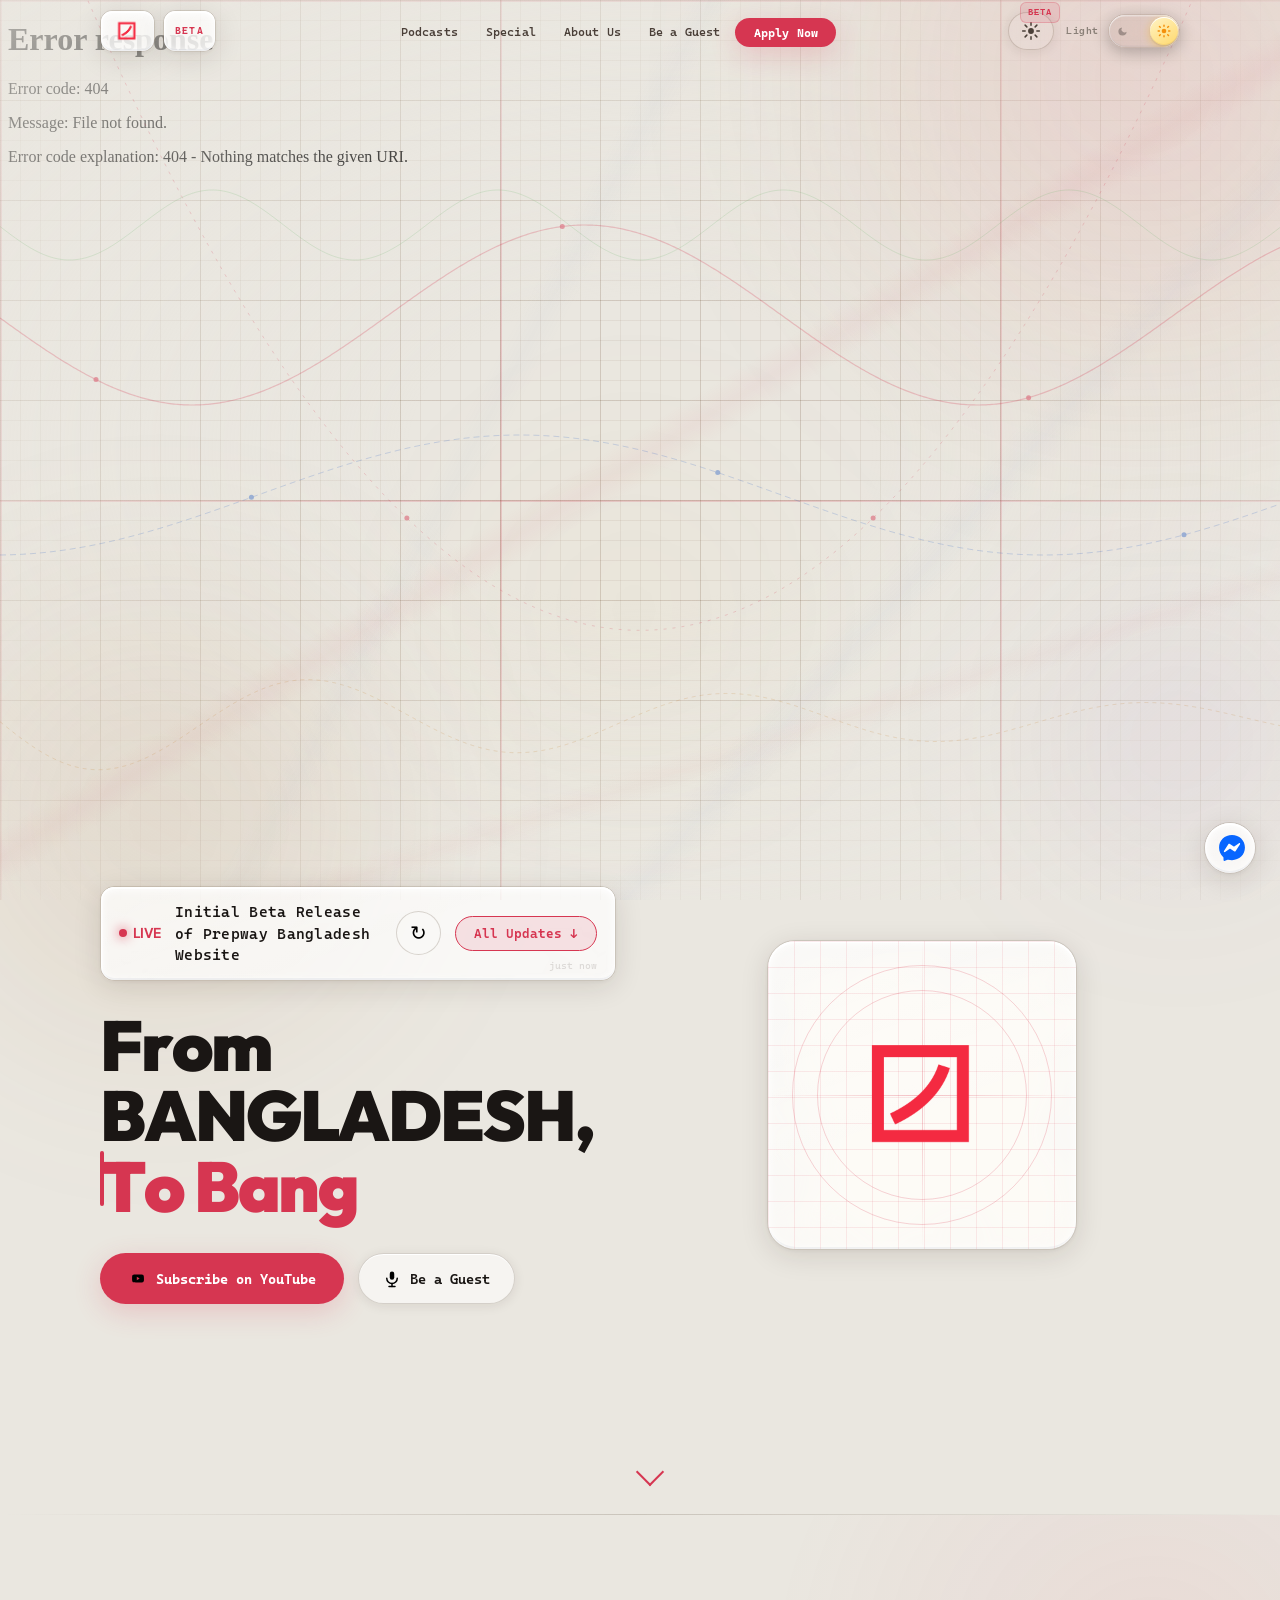
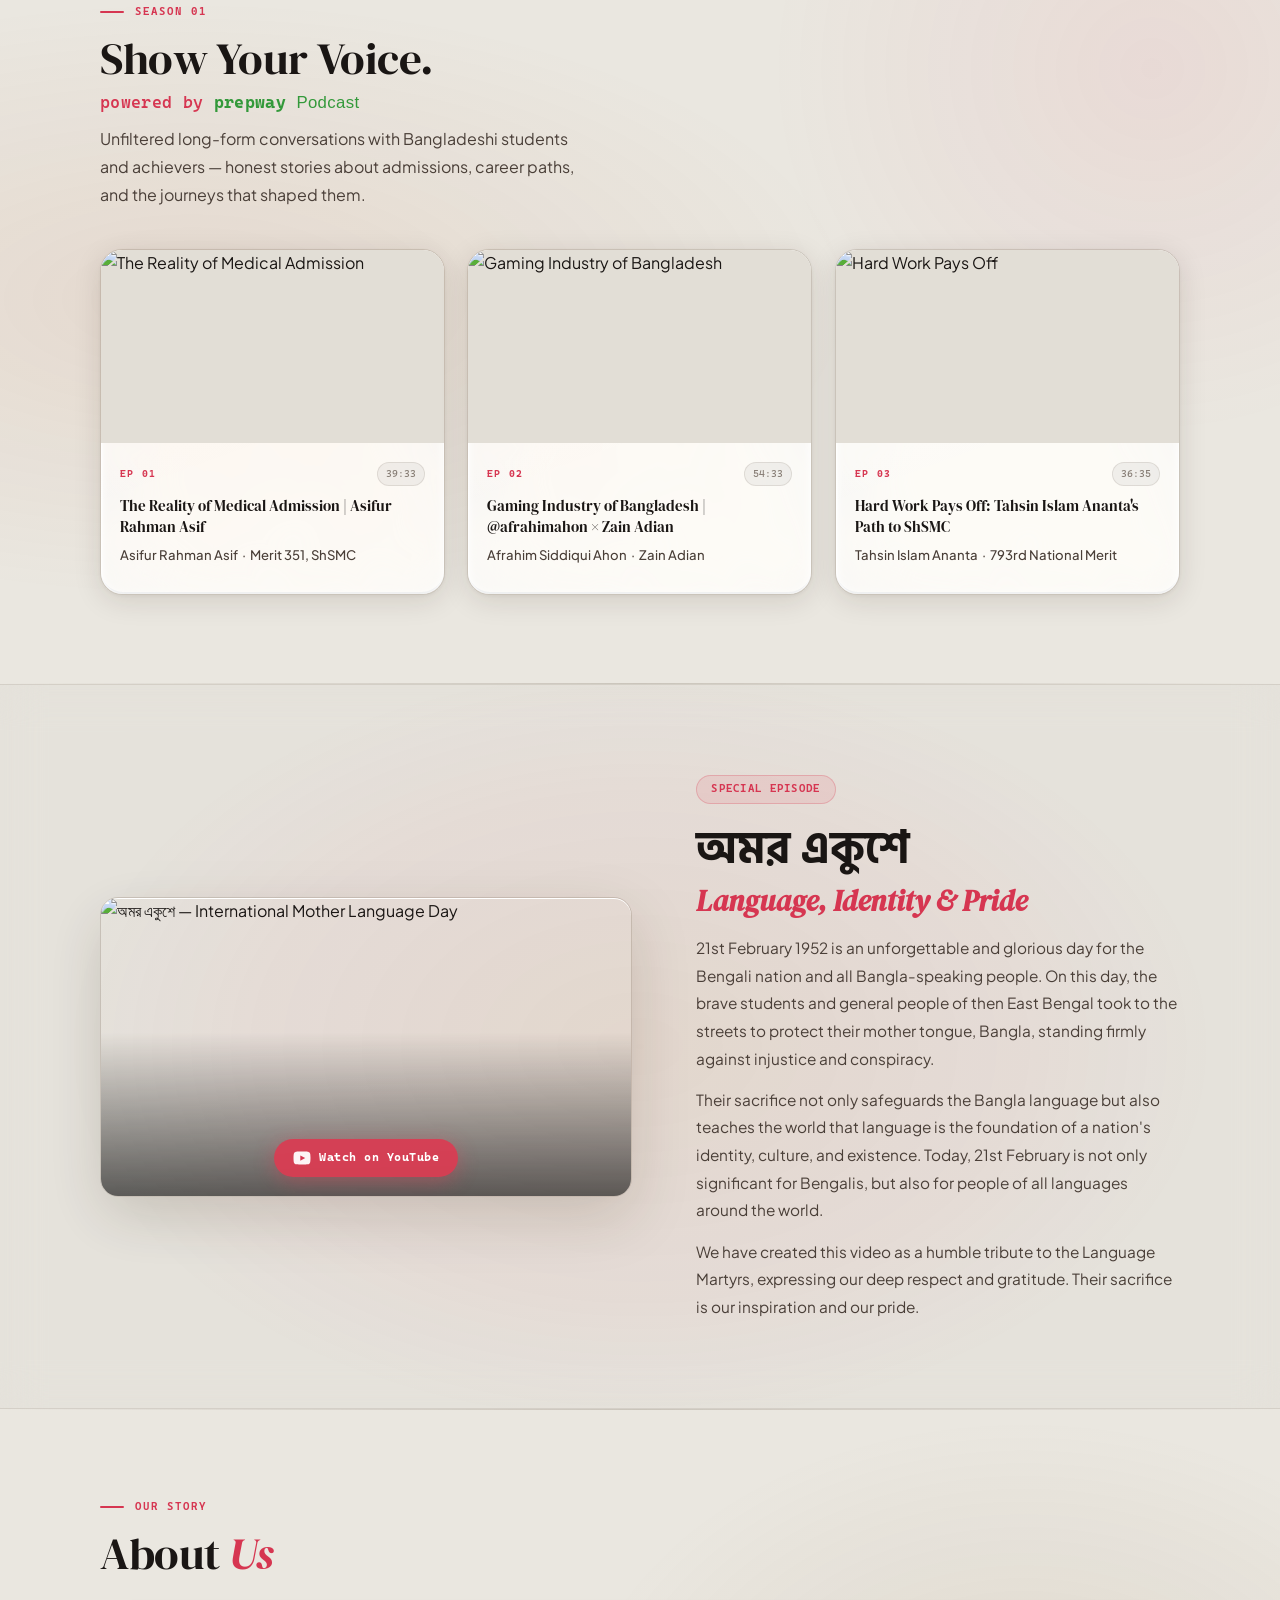
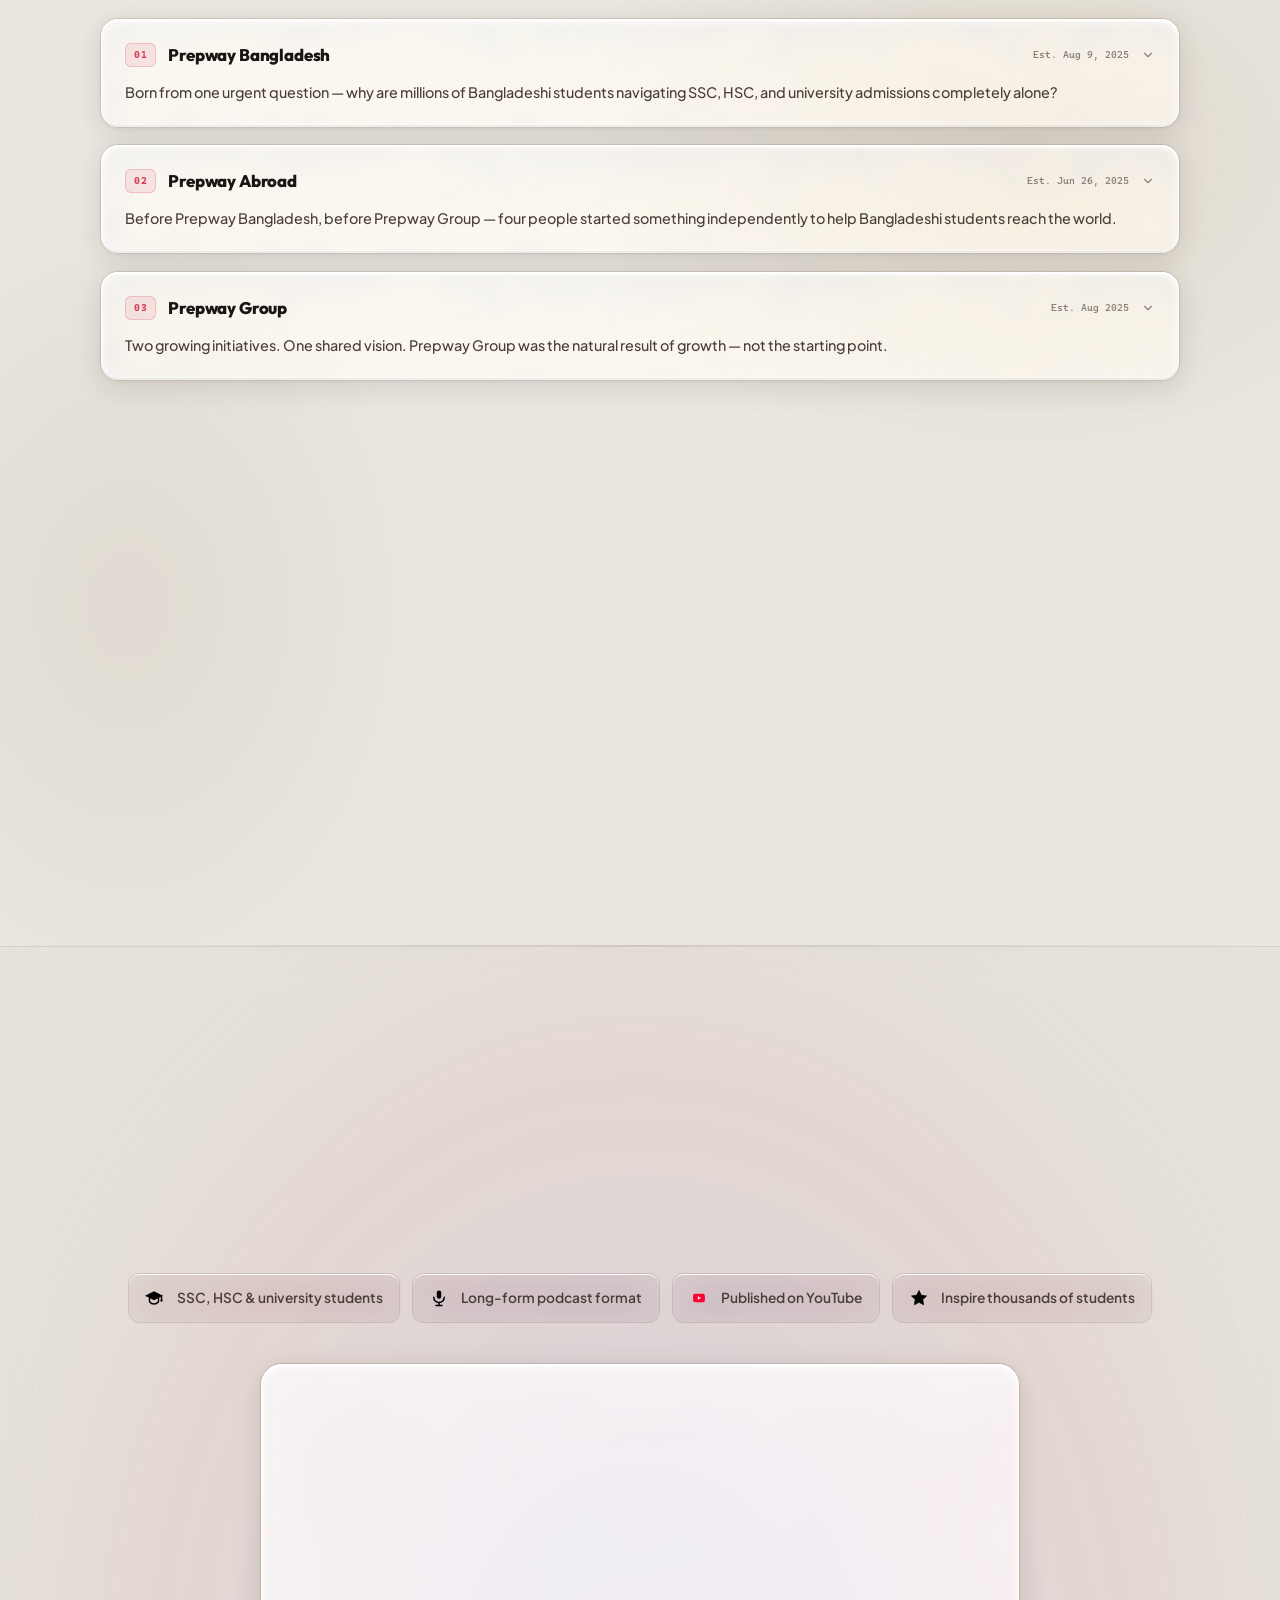
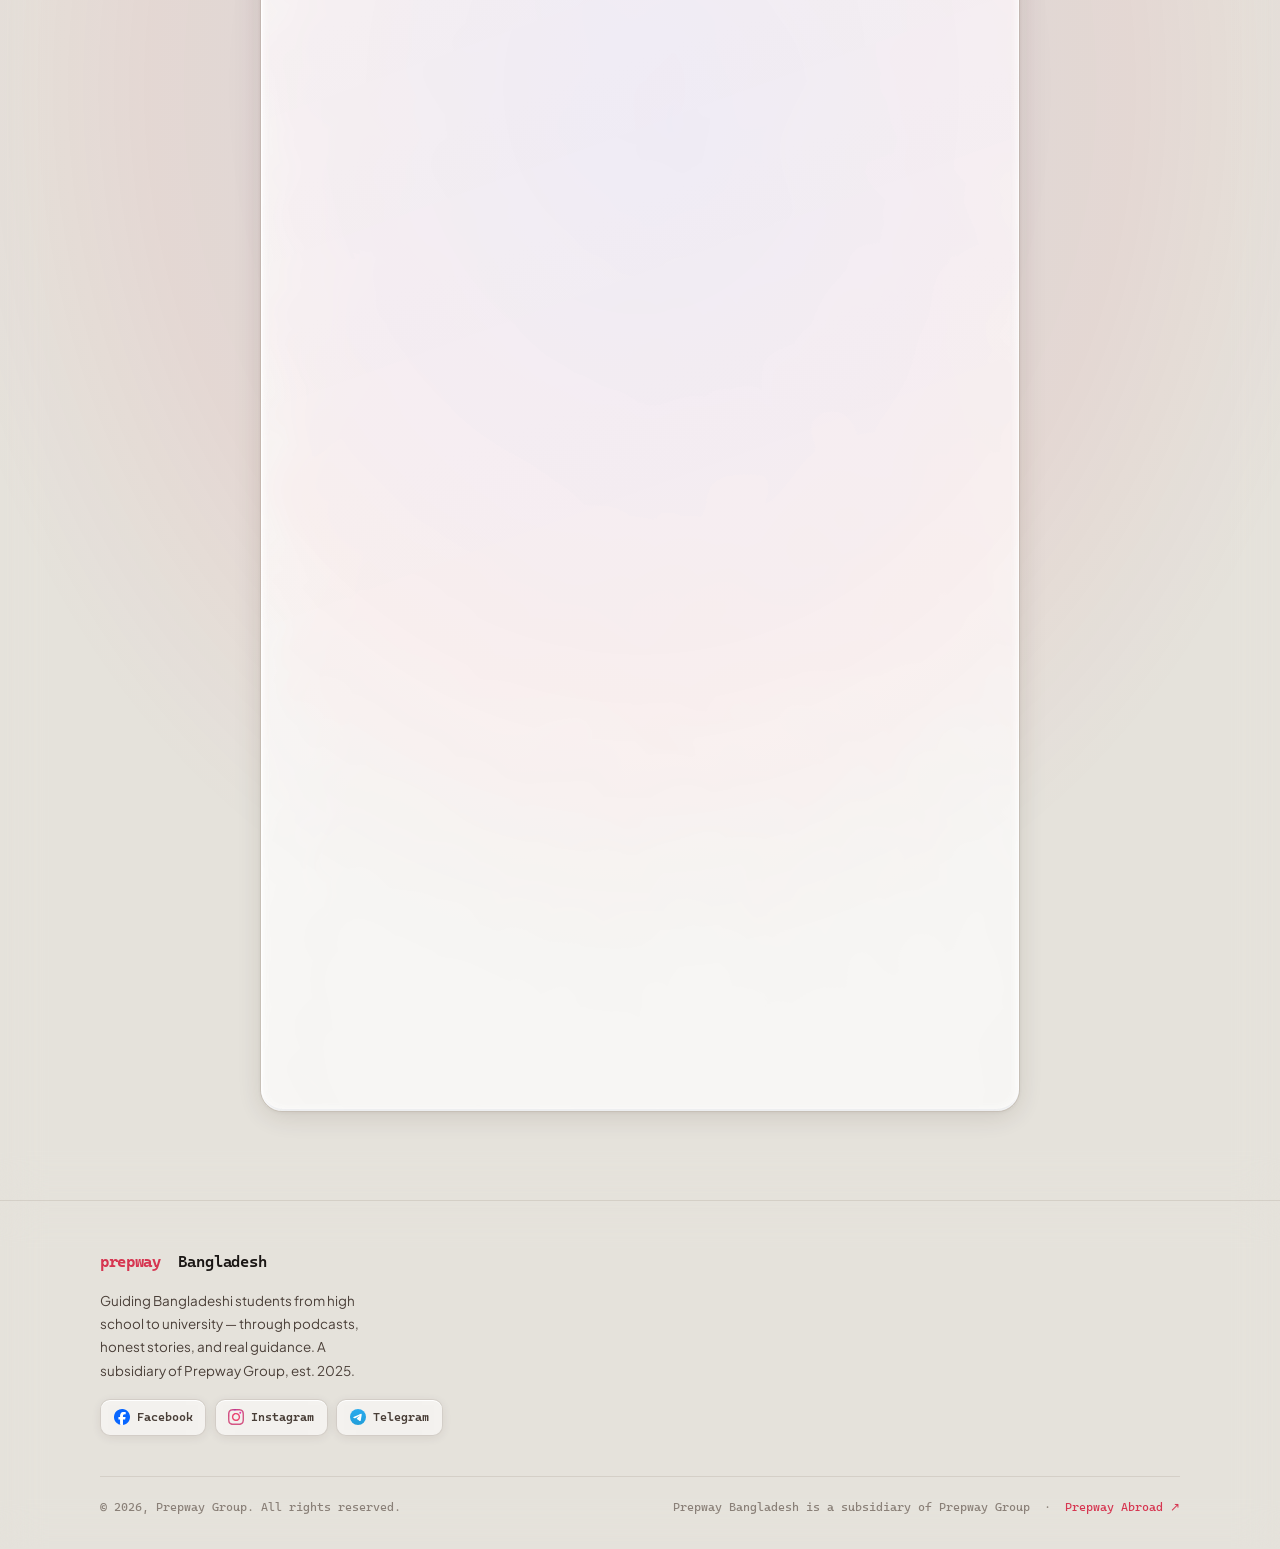
==== index.html @ 114d505d "EID UPDATE" ====
<!DOCTYPE html>
<html lang="en" data-theme="light">
<head>
<meta charset="UTF-8"/>
<meta name="viewport" content="width=device-width,initial-scale=1.0,viewport-fit=cover"/>

<!-- SEO Meta Tags -->
<title>Prepway Bangladesh</title>
<link rel="icon" type="image/png" href="logo.png">
<link rel="apple-touch-icon" href="logo.png">
<meta name="description" content="Prepway Bangladesh is an ducational platform which is From Bangladesh, To Bangladesh."/>
<meta name="keywords" content="Prepway Bangladesh, Bangladeshi student guidance, SSC preparation, HSC preparation, university admission Bangladesh, medical admission Bangladesh, Show Your Voice podcast, Prepway Podcast, student podcast Bangladesh, Prepway Group"/>
<meta name="author" content="Prepway Group"/>
<meta name="robots" content="index, follow"/>
<link rel="canonical" href="https://prepwaybd.vercel.app/"/>

<!-- Open Graph (Facebook, WhatsApp, LinkedIn) -->
<meta property="og:type" content="website"/>
<meta property="og:title" content="Prepway Bangladesh — From Bangladesh, To Bangladesh"/>
<meta property="og:description" content="Prepway Bangladesh is an ducational platform which is From Bangladesh, To Bangladesh."/>
<meta property="og:image" content="logo.png"/>
<meta property="og:url" content="https://prepwaybd.vercel.app/"/>
<meta property="og:site_name" content="Prepway Bangladesh"/>
<meta property="og:locale" content="en_US"/>

<!-- Twitter Card -->
<meta name="twitter:card" content="summary_large_image"/>
<meta name="twitter:title" content="Prepway Bangladesh — From Bangladesh, To Bangladesh"/>
<meta name="twitter:description" content="Prepway Bangladesh is an ducational platform which is From Bangladesh, To Bangladesh."/>
<meta name="twitter:image" content="logo.png"/>

<!-- Theme color for mobile browsers -->
<meta name="theme-color" content="#17171C" media="(prefers-color-scheme: dark)"/>
<meta name="theme-color" content="#EDEAE4" media="(prefers-color-scheme: light)"/>

<!--
  FONT ROLES
  ─────────────────────────────────────
  Outfit         → Hero headlines (display, impact)
  DM Serif Display → Section headings (editorial serif)
  Plus Jakarta Sans → Body copy, descriptions, paragraphs
  Cascadia Code  → Labels, tags, nav, eyebrows, stats, code, mono feel
  Hind Siliguri  → Bengali script (অমর একুশে)
  ─────────────────────────────────────
-->
<link rel="preconnect" href="https://fonts.googleapis.com">
<link rel="preconnect" href="https://fonts.gstatic.com" crossorigin>
<link href="https://fonts.googleapis.com/css2?family=Cascadia+Code:ital,wght@0,200..700;1,200..700&family=DM+Serif+Display:ital@0;1&family=Hind+Siliguri:wght@400;500;600;700&family=Outfit:wght@300..900&family=Plus+Jakarta+Sans:wght@300..800&display=swap" rel="stylesheet">

<!-- SVG Liquid Glass Distortion Filter -->
<svg style="display:none" aria-hidden="true">
  <filter id="glass-distortion">
    <feTurbulence type="turbulence" baseFrequency="0.008" numOctaves="2" result="noise"/>
    <feDisplacementMap in="SourceGraphic" in2="noise" scale="77"/>
  </filter>
</svg>

<style>
/* ══════════════════════════════════════════
   DESIGN TOKENS — Softened brand + liquid glass palette
══════════════════════════════════════════ */
:root{
  --brand:       #D63651;
  --brand-glow:  rgba(214,54,81,0.30);
  --brand-soft:  rgba(214,54,81,0.10);
  --brand-mid:   rgba(214,54,81,0.20);

  /* DARK — warm grey, frosted glass feel */
  --bg:          #17171C;
  --bg-s:        #1F1F26;
  --bg-card:     rgba(255,255,255,0.042);
  --text:        #EEE8DF;
  --text-2:      #B8B2A8;
  --text-3:      #6E6B66;
  --border:      rgba(255,255,255,0.08);
  --border-2:    rgba(255,255,255,0.15);
  --shine:       rgba(255,255,255,0.10);
  --shine-2:     rgba(255,255,255,0.05);
  --nav-bg:      transparent;
  --gc-bg:       rgba(255,255,255,0.055);
  --gc-hl:       rgba(255,255,255,0.55);
  --input-bg:    rgba(255,255,255,0.07);

  /* Liquid glass specular layers */
  --liq-top:     rgba(255,255,255,0.18);
  --liq-side:    rgba(255,255,255,0.06);
  --liq-bot:     rgba(0,0,0,0.18);
  --liq-rim:     rgba(255,255,255,0.22);

  --R-sm:  0 2px 12px rgba(0,0,0,0.35);
  --R-md:  0 8px 32px  rgba(0,0,0,0.45);
  --R-lg:  0 20px 60px rgba(0,0,0,0.55);
  --R-br:  0 8px 28px  rgba(214,54,81,0.24);
  --R-glass: 0 8px 32px rgba(0,0,0,0.3),
             inset 0 1px 0 rgba(255,255,255,0.18),
             inset 0 -1px 0 rgba(0,0,0,0.12),
             inset 1px 0 0 rgba(255,255,255,0.08),
             inset -1px 0 0 rgba(0,0,0,0.08);
}
[data-theme="light"]{
  /* Warm parchment — graph + history + podcast + commitment mixed */
  --bg:       #EAE7E0;  /* warm paper, not cold blue */
  --bg-s:     #E2DED6;
  --bg-card:  rgba(255,255,255,0.72);
  --text:     #1A1614;
  --text-2:   #4A3F38;
  --text-3:   #8A8078;
  --border:   rgba(60,40,20,0.10);
  --border-2: rgba(60,40,20,0.18);
  --shine:    rgba(255,255,255,0.98);
  --shine-2:  rgba(255,255,255,0.65);
  --nav-bg:   transparent;
  --gc-bg:    rgba(255,255,255,0.70);
  --gc-hl:    rgba(255,255,255,0.99);
  --input-bg: rgba(255,255,255,0.80);

  /* Boosted specular — glass pops on light bg */
  --liq-top:  rgba(255,255,255,0.98);
  --liq-side: rgba(255,255,255,0.55);
  --liq-bot:  rgba(30,60,100,0.08);
  --liq-rim:  rgba(255,255,255,0.95);

  --R-sm:  0 2px 12px rgba(40,25,10,0.09);
  --R-md:  0 8px 32px  rgba(40,25,10,0.12);
  --R-lg:  0 20px 60px rgba(40,25,10,0.15);
  --R-br:  0 8px 28px  rgba(214,54,81,0.20);
  /* Deep Vadik-style multi-inset — glass pops visibly on light bg */
  --R-glass:
    0 6px 28px rgba(40,25,10,0.12),
    0 1px 4px rgba(40,25,10,0.05),
    inset 0 1.5px 0 rgba(255,255,255,0.98),
    inset 0 -1px 0 rgba(40,25,10,0.06),
    inset 1.5px 0 0 rgba(255,255,255,0.70),
    inset -1.5px 0 0 rgba(30,60,100,0.04),
    inset 0 2px 8px rgba(255,255,255,0.45);
}

/* ══════════════════════════════════════════
   BASE
══════════════════════════════════════════ */
*,*::before,*::after{box-sizing:border-box;margin:0;padding:0}
html{scroll-behavior:smooth;-webkit-text-size-adjust:100%}
body{
  font-family:"Plus Jakarta Sans",sans-serif;
  font-weight:400;line-height:1.65;
  background:var(--bg);color:var(--text);
  overflow-x:hidden;transition:background .4s,color .4s;
}
a{text-decoration:none;color:inherit}
img{display:block;max-width:100%}
strong{font-weight:700;}

/* ══════════════════════════════════════════
   SCIENTIFIC MATH GRAPH BACKGROUND
   Inspired by graph-paper notebooks, physics textbooks
   and coordinate planes — fine grid + axes + curve traces
══════════════════════════════════════════ */

/* Layer 1 — base fine grid (1px every 20px, like millimetre paper) */
.graph-bg{
  position:fixed;inset:0;z-index:0;pointer-events:none;

  /* Dark mode: classic dark graph paper */
  background-image:
    /* minor grid — 20px spacing */
    linear-gradient(var(--border) 1px, transparent 1px),
    linear-gradient(90deg, var(--border) 1px, transparent 1px),
    /* major grid — 100px = 5 squares */
    linear-gradient(rgba(214,54,81,0.09) 1px, transparent 1px),
    linear-gradient(90deg, rgba(214,54,81,0.09) 1px, transparent 1px),
    /* 500px super-major — "axis" feel */
    linear-gradient(rgba(214,54,81,0.15) 2px, transparent 2px),
    linear-gradient(90deg, rgba(214,54,81,0.15) 2px, transparent 2px);
  background-size:
    20px 20px, 20px 20px,
    100px 100px, 100px 100px,
    500px 500px, 500px 500px;
  animation: gridDrift 80s linear infinite;
}
[data-theme="light"] .graph-bg{
  /* Warm parchment graph — sepia ink on paper */
  background-image:
    linear-gradient(rgba(100,70,40,0.07) 1px, transparent 1px),
    linear-gradient(90deg, rgba(100,70,40,0.07) 1px, transparent 1px),
    linear-gradient(rgba(100,70,40,0.13) 1px, transparent 1px),
    linear-gradient(90deg, rgba(100,70,40,0.13) 1px, transparent 1px),
    linear-gradient(rgba(214,54,81,0.18) 2px, transparent 2px),
    linear-gradient(90deg, rgba(214,54,81,0.18) 2px, transparent 2px);
  background-size:
    20px 20px, 20px 20px,
    100px 100px, 100px 100px,
    500px 500px, 500px 500px;
}
@keyframes gridDrift{
  from{background-position:0 0,0 0,0 0,0 0,0 0,0 0}
  to{background-position:20px 20px,20px 20px,100px 100px,100px 100px,500px 500px,500px 500px}
}
/* Vignette — fades grid at edges */
.graph-bg::after{
  content:'';position:absolute;inset:0;
  background:radial-gradient(ellipse 90% 85% at 50% 50%,transparent 20%,var(--bg) 100%);
}

/* Layer 2 — SVG sinusoidal curve traces, drawn by JS canvas */
#mathCanvas{
  position:fixed;inset:0;width:100%;height:100%;
  z-index:0;pointer-events:none;opacity:.35;
  transition:opacity .4s;
}
[data-theme="light"] #mathCanvas{opacity:.55;}

/* Layer 3 — diagonal "function graph" lines (y = mx style) */
.graph-lines{
  position:fixed;inset:0;z-index:0;pointer-events:none;overflow:hidden;
}
.graph-lines::before,.graph-lines::after{
  content:'';position:absolute;
  bottom:-30%;left:-10%;width:140%;height:140%;
}
.graph-lines::before{
  background:
    linear-gradient(148deg,transparent 42%,rgba(214,54,81,0.045) 43.2%,transparent 44.4%),
    linear-gradient(132deg,transparent 55%,rgba(100,140,214,0.03) 56.2%,transparent 57.4%);
  animation:diagFloat 14s ease-in-out infinite alternate;
}
.graph-lines::after{
  background:
    linear-gradient(162deg,transparent 60%,rgba(214,54,81,0.025) 61%,transparent 62%),
    linear-gradient(118deg,transparent 35%,rgba(100,140,214,0.025) 36%,transparent 37%);
  animation:diagFloat2 18s ease-in-out infinite alternate;
}
@keyframes diagFloat{
  0%{transform:translateX(-3%) skewY(.3deg)}
  100%{transform:translateX(3%) skewY(-.3deg)}
}
@keyframes diagFloat2{
  0%{transform:translateX(2%) rotate(.2deg)}
  100%{transform:translateX(-2%) rotate(-.2deg)}
}

/* Layer 4 — colour orbs (breathing ambient light, physics of light scattering) */
.glo{position:fixed;z-index:0;pointer-events:none;border-radius:50%;will-change:transform;}
.glo-1{
  width:800px;height:800px;
  background:radial-gradient(circle,rgba(214,54,81,0.14) 0%,rgba(214,54,81,0.04) 45%,transparent 70%);
  top:-320px;right:-260px;
  filter:blur(90px);
  animation:gloat1 18s ease-in-out infinite alternate;
}
.glo-2{
  width:600px;height:600px;
  background:radial-gradient(circle,rgba(60,110,200,0.10) 0%,rgba(60,110,200,0.03) 50%,transparent 70%);
  bottom:-220px;left:-140px;
  filter:blur(80px);
  animation:gloat2 24s ease-in-out infinite alternate;
}
.glo-3{
  position:fixed;z-index:0;pointer-events:none;border-radius:50%;
  width:500px;height:500px;
  background:radial-gradient(circle,rgba(255,200,50,0.04) 0%,transparent 70%);
  top:40%;left:30%;
  filter:blur(70px);
  animation:gloat3 12s ease-in-out infinite alternate;
}
/* Light mode orbs — more visible, blue-tinted academic feel */
[data-theme="light"] .glo-1{
  /* Warm red — podcast/passion */
  background:radial-gradient(circle,rgba(214,54,81,0.14) 0%,rgba(200,100,50,0.06) 45%,transparent 70%);
}
/* Dreamy violet orb for light mode — commitment section feel */
.glo-4{
  position:fixed;z-index:0;pointer-events:none;border-radius:50%;
  width:400px;height:400px;
  top:60%;right:-100px;
  filter:blur(80px);
  animation:gloat2 15s ease-in-out infinite alternate;
  display:none;
}
[data-theme="light"] .glo-4{
  display:block;
  background:radial-gradient(circle,rgba(120,60,180,0.08) 0%,transparent 70%);
}
[data-theme="light"] .glo-2{
  /* Warm amber — history/sepia */
  background:radial-gradient(circle,rgba(160,100,40,0.12) 0%,rgba(180,120,50,0.05) 50%,transparent 70%);
}

@keyframes gloat1{
  0%  {transform:translate(0,0) scale(1);}
  33% {transform:translate(-25px,35px) scale(1.03);}
  66% {transform:translate(-45px,15px) scale(0.98);}
  100%{transform:translate(-20px,55px) scale(1.05);}
}
@keyframes gloat2{
  0%  {transform:translate(0,0);}
  50% {transform:translate(40px,-25px);}
  100%{transform:translate(25px,-45px);}
}
@keyframes gloat3{
  0%  {opacity:.5;transform:translate(0,0) scale(1);}
  100%{opacity:.9;transform:translate(15px,-20px) scale(1.06);}
}

/* ══════════════════════════════════════════
   LIQUID GLASS SYSTEM — Deep multi-layer frosted
   Apple-style: blur + saturation + distortion +
   specular top rim + inner shadow + side catches
══════════════════════════════════════════ */
.glass,.glass-form{
  position:relative;overflow:hidden;
  /* Rim border — the "edge of glass" effect */
  border:1px solid var(--border-2);
  /* Multi-layer shadow: outer depth + inner light rim */
  box-shadow:var(--R-glass);
}
.glass    {border-radius:22px;}
.glass-form{border-radius:24px;}

/* Layer 1 — blur + distortion filter (the actual frosted glass) */
.g-f{
  position:absolute;inset:0;border-radius:inherit;z-index:1;
  backdrop-filter:blur(28px) saturate(180%) brightness(1.04);
  -webkit-backdrop-filter:blur(28px) saturate(180%) brightness(1.04);
  filter:url(#glass-distortion) saturate(110%);
}
/* Layer 2 — tinted glass fill (colour of the glass material) */
.g-o{
  position:absolute;inset:0;border-radius:inherit;z-index:2;
  background:var(--gc-bg);
}
/* Layer 3 — specular highlights: bright top rim, faint side catches */
.g-s{
  position:absolute;inset:0;border-radius:inherit;z-index:3;
  /* Top highlight (strongest), right/left side catches, bottom shadow */
  box-shadow:
    inset 0  2px  0   var(--liq-rim),   /* bright top rim */
    inset 0  1px  8px var(--liq-top),   /* top inner glow */
    inset 1px 0   0   var(--liq-side),  /* left edge catch */
    inset -1px 0  0   var(--liq-side),  /* right edge catch */
    inset 0 -2px  0   var(--liq-bot);   /* bottom inner shadow */
  /* Animated refraction shimmer strip */
  background:linear-gradient(
    160deg,
    rgba(255,255,255,0.08) 0%,
    rgba(255,255,255,0.02) 40%,
    transparent 60%
  );
  animation:liqShimmer 8s ease-in-out infinite;
}
@keyframes liqShimmer{
  0%,100%{background-position:0% 0%}
  50%{background-position:100% 100%}
}
/* Content layer above all glass layers */
.g-c{position:relative;z-index:4;}

/* ── Mouse-tracking specular (JS-powered, much brighter) ── */
.glass-shimmer .g-s,.glass-form .g-s{transition:background .08s;}

/* ══════════════════════════════════════════
   BEAUTIFUL THEME TOGGLE — pill with sun/moon
══════════════════════════════════════════ */
.theme-toggle-pill{
  position:relative;
  width:72px;height:34px;
  border-radius:17px;
  cursor:pointer;
  display:flex;align-items:center;
  flex-shrink:0;
  overflow:hidden;
  /* Layered liquid glass border */
  border:1px solid var(--border-2);
  box-shadow:
    inset 0 1.5px 0 var(--liq-rim),
    inset 0 -1.5px 0 var(--liq-bot),
    inset 1px 0 0 var(--liq-side),
    inset -1px 0 0 var(--liq-side),
    0 4px 16px rgba(0,0,0,0.25);
  background:transparent;
  transition:border-color .35s;
}
/* Blur frost layer */
.theme-toggle-pill::before{
  content:'';
  position:absolute;inset:0;border-radius:inherit;
  backdrop-filter:blur(20px) saturate(180%);
  -webkit-backdrop-filter:blur(20px) saturate(180%);
  z-index:0;
}
/* Tinted fill */
.theme-toggle-pill::after{
  content:'';
  position:absolute;inset:0;border-radius:inherit;
  background:rgba(255,255,255,0.06);
  z-index:1;
  transition:background .35s;
}
[data-theme="light"] .theme-toggle-pill::after{
  background:rgba(0,0,0,0.06);
}
.toggle-input{position:absolute;opacity:0;width:0;height:0;pointer-events:none;}

/* The sliding thumb */
.toggle-thumb-pill{
  position:absolute;
  z-index:4;
  left:3px;
  width:28px;height:28px;
  border-radius:50%;
  transition:transform .38s cubic-bezier(.34,1.56,.64,1),
             background .35s;
  /* Thumb: deep glass orb */
  background:linear-gradient(145deg,#ffffff,#e8e4de);
  box-shadow:
    0 2px 8px rgba(0,0,0,0.28),
    0 1px 2px rgba(0,0,0,0.20),
    inset 0 1px 0 rgba(255,255,255,0.95),
    inset 0 -1px 0 rgba(0,0,0,0.08);
  display:flex;align-items:center;justify-content:center;
  overflow:hidden;
}
/* Moon icon (dark mode = default) */
.thumb-moon,.thumb-sun{
  position:absolute;
  width:14px;height:14px;
  transition:opacity .25s,transform .3s;
  display:block;
}
.thumb-moon{ opacity:1; transform:scale(1) rotate(0deg); }
.thumb-sun { opacity:0; transform:scale(0.6) rotate(45deg); }

/* When checked (light mode): slide right, show sun */
.toggle-input:checked ~ .toggle-thumb-pill{
  transform:translateX(38px);
  background:linear-gradient(145deg,#FFF3C4,#FFD96E);
  box-shadow:
    0 2px 10px rgba(255,185,0,0.40),
    0 1px 2px rgba(0,0,0,0.12),
    inset 0 1px 0 rgba(255,255,255,0.90),
    inset 0 -1px 0 rgba(180,120,0,0.12);
}
.toggle-input:checked ~ .toggle-thumb-pill .thumb-moon{
  opacity:0; transform:scale(0.6) rotate(-45deg);
}
.toggle-input:checked ~ .toggle-thumb-pill .thumb-sun{
  opacity:1; transform:scale(1) rotate(0deg);
}

/* Track icons — moon left, sun right (faint background guides) */
.toggle-track-icons{
  position:absolute;z-index:2;
  width:100%;height:100%;
  display:flex;align-items:center;
  justify-content:space-between;
  padding:0 8px;
  pointer-events:none;
}
.tik{
  width:12px;height:12px;
  opacity:0.35;
  transition:opacity .3s;
  display:flex;align-items:center;justify-content:center;
}
/* Active track icon is brighter */
.toggle-input:not(:checked) ~ .toggle-track-icons .tik-moon{ opacity:0.0; }
.toggle-input:not(:checked) ~ .toggle-track-icons .tik-sun { opacity:0.45; }
.toggle-input:checked ~ .toggle-track-icons .tik-moon{ opacity:0.45; }
.toggle-input:checked ~ .toggle-track-icons .tik-sun { opacity:0.0; }

/* Theme wrap in nav */
.theme-wrap{
  display:flex;align-items:center;gap:.6rem;
}
.theme-lbl{
  font-family:"Cascadia Code",monospace;font-optical-sizing:auto;
  font-weight:600;font-size:.65rem;color:var(--text-3);
  user-select:none;letter-spacing:.04em;
  min-width:28px;text-align:right;
  transition:color .35s;
}

/* Mobile drawer theme row */
.mob-theme-lbl{
  font-family:"Plus Jakarta Sans",sans-serif;
  font-weight:600;font-size:.88rem;color:var(--text-2);
}

/* ══════════════════════════════════════════
   LAYOUT
══════════════════════════════════════════ */
.container{max-width:1160px;margin:0 auto;padding:0 2.5rem;}
.section{padding:5.5rem 0;position:relative;z-index:1;}
.divider{height:1px;position:relative;z-index:1;background:linear-gradient(90deg,transparent,var(--border-2),transparent);}

/* ══════════════════════════════════════════
   NAV
══════════════════════════════════════════ */
nav{
  position:fixed;top:0;left:0;right:0;z-index:600;
  height:62px;
  /* Fully transparent — chips float over content */
  background:transparent;
  backdrop-filter:none;
  -webkit-backdrop-filter:none;
  border:none;
  box-shadow:none;
  transition:height .25s;
  pointer-events:none; /* let clicks pass through nav bg */
}
/* Re-enable pointer events only on the actual chips */
.nav-inner > *{ pointer-events:auto; }
.nav-inner{
  max-width:1160px;margin:0 auto;padding:0 2.5rem;
  height:100%;display:flex;align-items:center;justify-content:space-between;gap:1rem;
}
.nav-logo{flex-shrink:0;display:flex;align-items:center;}
.nav-logo img{height:44px;width:auto;display:block;}

/* Nav links — Cascadia Code for techy nav feel */
.nav-links{display:flex;align-items:center;gap:.12rem;list-style:none;}
.nav-links a{
  font-family:"Cascadia Code",monospace;font-optical-sizing:auto;
  font-weight:500;font-size:.78rem;
  color:var(--text-2);padding:.4rem .82rem;border-radius:9px;
  letter-spacing:.01em;transition:color .2s,background .2s;white-space:nowrap;
}
.nav-links a:hover{color:var(--text);background:rgba(255,255,255,0.07);}
[data-theme="light"] .nav-links a:hover{background:rgba(0,0,0,0.05);}
.nav-cta{
  background:var(--brand)!important;color:#fff!important;
  padding:.44rem 1.15rem!important;border-radius:100px!important;
  font-weight:700!important;box-shadow:var(--R-br)!important;
  transition:opacity .2s,transform .2s!important;
}
.nav-cta:hover{opacity:.86!important;transform:translateY(-1px)!important;background:var(--brand)!important;}
.nav-right{display:flex;align-items:center;gap:.75rem;flex-shrink:0;}


/* Mobile menu button */
.mob-btn{
  display:none;width:38px;height:38px;
  background:var(--gc-bg);border:1px solid var(--border-2);
  border-radius:10px;cursor:pointer;
  align-items:center;justify-content:center;
  font-family:"Cascadia Code",monospace;font-size:.95rem;color:var(--text-2);
  backdrop-filter:blur(10px);transition:color .2s;
}
.mob-btn:hover{color:var(--text);}
/* Old drawer hidden entirely */
/* mob-cta shows inside drawer only */
.mob-cta{ display:none; }
.mob-nav .mob-cta{ display:block;text-align:center;margin-top:.75rem;background:var(--brand);color:#fff;font-family:"Cascadia Code",monospace;font-optical-sizing:auto;font-weight:700;font-size:.88rem;padding:.72rem;border-radius:12px;box-shadow:var(--R-br); }
.mob-theme{ display:none; }
.mob-nav .mob-theme{ display:flex;align-items:center;justify-content:space-between;padding:.62rem 1rem;margin-top:.25rem;font-family:"Cascadia Code",monospace;font-size:.82rem;color:var(--text-2);border-radius:10px;background:rgba(255,255,255,0.025); }
[data-theme="light"] .mob-nav .mob-theme{background:rgba(0,0,0,0.025);}
/* ── Mobile drawer ── */
.mob-nav{
  display:none;
  position:fixed;top:62px;left:0;right:0;z-index:590;
  background:var(--nav-bg);
  backdrop-filter:blur(32px) saturate(200%);
  -webkit-backdrop-filter:blur(32px) saturate(200%);
  border-bottom:1px solid var(--border);
  padding:1rem 1.5rem 1.5rem;
  transform:translateY(-8px);opacity:0;
  transition:transform .28s ease,opacity .28s ease;
}
.mob-nav.open{transform:translateY(0);opacity:1;}
.mob-nav ul{list-style:none;display:flex;flex-direction:column;gap:.25rem;}
.mob-nav ul a{
  display:block;
  font-family:"Cascadia Code",monospace;font-optical-sizing:auto;
  font-weight:500;font-size:.88rem;
  color:var(--text-2);padding:.62rem 1rem;border-radius:10px;
  transition:color .2s,background .2s;
}
.mob-nav ul a:hover{color:var(--text);background:rgba(255,255,255,0.06);}
[data-theme="light"] .mob-nav ul a:hover{background:rgba(0,0,0,0.04);}
.mob-theme-lbl{ display:none; }








/* ══════════════════════════════════════════
   HERO
══════════════════════════════════════════ */
.hero{
  min-height:100vh;padding-top:62px;
  display:grid;grid-template-columns:1fr 1fr;
  align-items:center;gap:3rem;
  max-width:1160px;margin:0 auto;
  padding-left:2.5rem;padding-right:2.5rem;
  position:relative;z-index:1;
  overflow:visible;
}
.hero-left{animation:fadeUp .7s ease both;min-width:0;overflow:visible;}
.hero-right{display:flex;justify-content:center;align-items:center;animation:fadeUp .8s .12s ease both;}

/* Eyebrow pill — Cascadia Code */
.hero-pill{
  display:inline-flex;align-items:center;gap:.55rem;
  background:rgba(255,255,255,0.06);
  backdrop-filter:blur(14px);border:1px solid var(--border-2);
  border-radius:100px;padding:.34rem 1rem;margin-bottom:1.4rem;
  box-shadow:inset 0 1px 0 var(--shine),var(--R-sm);
}
[data-theme="light"] .hero-pill{background:rgba(255,255,255,0.55);}
.pill-dot{
  width:6px;height:6px;border-radius:50%;
  background:var(--brand);box-shadow:0 0 8px var(--brand-glow);
  animation:pdot 1.6s infinite;
}
@keyframes pdot{0%,100%{opacity:1;transform:scale(1)}50%{opacity:.35;transform:scale(.6)}}
.pill-txt{
  font-family:"Cascadia Code",monospace;font-optical-sizing:auto;
  font-weight:600;font-size:.68rem;color:var(--text-3);
  letter-spacing:.1em;text-transform:uppercase;
}

/* Hero headline — Outfit for impact (sizing only here; colours set per line below) */

/* Hero description — Plus Jakarta Sans for readability */
.hero-desc{
  font-family:"Plus Jakarta Sans",sans-serif;font-weight:400;
  font-size:1rem;color:var(--text-2);line-height:1.78;
  max-width:430px;margin-bottom:2.2rem;
}
.hero-btns{display:flex;gap:.85rem;flex-wrap:wrap;}

/* Hero right: logo card with animated graph grid */
.logo-card{
  width:310px;height:310px;border-radius:28px;
  display:flex;align-items:center;justify-content:center;
  position:relative;overflow:hidden;
}
.logo-card-grid{
  position:absolute;inset:0;z-index:5;pointer-events:none;
  background-image:
    linear-gradient(rgba(220,59,82,0.10) 1px,transparent 1px),
    linear-gradient(90deg,rgba(220,59,82,0.10) 1px,transparent 1px);
  background-size:26px 26px;
  animation:innerGrid 8s linear infinite;
}
@keyframes innerGrid{
  from{background-position:0 0}
  to{background-position:26px 26px}
}
.logo-card-axis{position:absolute;inset:0;z-index:6;pointer-events:none;}
.logo-card-axis::before{
  content:'';position:absolute;top:50%;left:0;right:0;height:1px;
  background:linear-gradient(90deg,transparent,rgba(220,59,82,0.30),transparent);
}
.logo-card-axis::after{
  content:'';position:absolute;left:50%;top:0;bottom:0;width:1px;
  background:linear-gradient(180deg,transparent,rgba(220,59,82,0.30),transparent);
}
.logo-inner{position:relative;z-index:7;display:flex;align-items:center;justify-content:center;}
@keyframes ringP{0%,100%{transform:scale(1);opacity:.20}50%{transform:scale(1.06);opacity:.38}}
.ring{position:absolute;border-radius:50%;border:1.5px solid rgba(220,59,82,0.22);}
.ring-1{width:210px;height:210px;animation:ringP 3.2s ease-in-out infinite;}
.ring-2{width:260px;height:260px;animation:ringP 3.2s 1.6s ease-in-out infinite;}

/* ══════════════════════════════════════════
   BUTTONS
══════════════════════════════════════════ */
.btn-p{
  display:inline-flex;align-items:center;gap:.55rem;
  background:var(--brand);color:#fff;
  font-family:"Cascadia Code",monospace;font-optical-sizing:auto;
  font-weight:700;font-size:.85rem;
  padding:.84rem 1.8rem;border-radius:100px;
  box-shadow:var(--R-br);transition:transform .2s,box-shadow .2s;white-space:nowrap;
}
.btn-p:hover{transform:translateY(-2px);box-shadow:0 14px 42px rgba(220,59,82,.38);}
.btn-o{
  display:inline-flex;align-items:center;gap:.55rem;
  background:rgba(255,255,255,0.06);backdrop-filter:blur(14px);
  border:1px solid var(--border-2);color:var(--text);
  font-family:"Cascadia Code",monospace;font-optical-sizing:auto;
  font-weight:600;font-size:.85rem;
  padding:.84rem 1.5rem;border-radius:100px;
  box-shadow:inset 0 1px 0 var(--shine),var(--R-sm);
  transition:background .2s;white-space:nowrap;
}
[data-theme="light"] .btn-o{background:rgba(255,255,255,0.55);}
.btn-o:hover{background:rgba(255,255,255,0.11);}
[data-theme="light"] .btn-o:hover{background:rgba(255,255,255,0.80);}

/* ══════════════════════════════════════════
   SECTION HEADERS
══════════════════════════════════════════ */
/* Eyebrow — always Cascadia Code */
.eyebrow{
  display:flex;align-items:center;gap:.7rem;
  font-family:"Cascadia Code",monospace;font-optical-sizing:auto;
  font-weight:700;font-size:.67rem;color:var(--brand);
  letter-spacing:.18em;text-transform:uppercase;margin-bottom:.85rem;
}
.eyebrow::before{content:'';display:block;width:24px;height:2px;background:var(--brand);border-radius:2px;}
/* Section title — DM Serif Display (editorial, refined) */
.sh2{
  font-family:"DM Serif Display",serif;font-weight:400;
  font-size:clamp(2rem,3.5vw,3.2rem);
  line-height:1.08;letter-spacing:-.01em;margin-bottom:.85rem;
  color:var(--text);
}
.sh2 em{color:var(--brand);font-style:italic;font-family:"DM Serif Display",serif;}
/* "Prepway Podcast" — Cascadia Code, soft sage green */
.podcast-em{
  font-family:"Cascadia Code",monospace !important;
  font-optical-sizing:auto;font-weight:700;
  font-style:normal !important;
  color:#5BB98C !important;
  -webkit-text-fill-color:#5BB98C !important;
  background:none !important;
  letter-spacing:-.02em;
}
/* Section paragraph — Plus Jakarta Sans */
.sp{
  font-family:"Plus Jakarta Sans",sans-serif;font-weight:400;
  font-size:1rem;color:var(--text-2);line-height:1.75;
  max-width:490px;margin-bottom:2.5rem;
}

/* ══════════════════════════════════════════
   EPISODES
══════════════════════════════════════════ */
.eps-grid{display:grid;grid-template-columns:repeat(3,1fr);gap:1.4rem;}
.ep-card{cursor:pointer;transition:transform .3s cubic-bezier(.2,.8,.2,1),box-shadow .3s;}
.ep-card::after{
  content:'';position:absolute;bottom:0;left:0;right:0;height:2.5px;
  background:linear-gradient(90deg,var(--brand),rgba(214,54,81,.35));
  transform:scaleX(0);transform-origin:left;transition:transform .35s;z-index:5;
}
.ep-card:hover{
  transform:translateY(-8px) scale(1.015);
  box-shadow:
    0 20px 56px rgba(214,54,81,.14),
    0 8px 24px rgba(0,0,0,.28),
    inset 0 1.5px 0 rgba(255,255,255,.22) !important;
}
.ep-card:hover::after{transform:scaleX(1);}
.ep-thumb{width:100%;aspect-ratio:16/9;position:relative;overflow:hidden;background:var(--bg-s);}
.ep-thumb img{width:100%;height:100%;object-fit:cover;display:block;transition:transform .4s;}
.ep-card:hover .ep-thumb img{transform:scale(1.05);}
.ep-ov{
  position:absolute;inset:0;
  background:linear-gradient(to top,rgba(0,0,0,.65) 0%,transparent 60%);
  display:flex;align-items:center;justify-content:center;
  opacity:0;transition:opacity .25s;
}
.ep-card:hover .ep-ov{opacity:1;}
.ep-play{
  width:52px;height:52px;border-radius:50%;
  background:var(--brand);color:#fff;font-size:1.1rem;
  display:flex;align-items:center;justify-content:center;
  transform:scale(.75);transition:transform .25s;box-shadow:var(--R-br);
}
.ep-card:hover .ep-play{transform:scale(1);}
.ep-body{padding:1.2rem;}
.ep-row{display:flex;justify-content:space-between;align-items:center;margin-bottom:.55rem;}
/* Episode metadata — Cascadia Code */
.ep-n{
  font-family:"Cascadia Code",monospace;font-optical-sizing:auto;
  font-weight:700;font-size:.62rem;color:var(--brand);letter-spacing:.12em;text-transform:uppercase;
}
.ep-d{
  font-family:"Cascadia Code",monospace;font-optical-sizing:auto;
  font-size:.62rem;color:var(--text-3);
  background:rgba(255,255,255,.06);padding:.17rem .5rem;border-radius:100px;border:1px solid var(--border);
}
[data-theme="light"] .ep-d{background:rgba(0,0,0,.05);}
/* Episode title — DM Serif Display */
.ep-t{
  font-family:"DM Serif Display",serif;font-weight:400;
  font-size:.95rem;line-height:1.42;margin-bottom:.4rem;color:var(--text);
}
/* Episode guest — Plus Jakarta Sans */
.ep-g{
  font-family:"Plus Jakarta Sans",sans-serif;font-weight:500;
  font-size:.82rem;color:var(--text-2);margin-bottom:.55rem;
}
.ep-v{
  font-family:"Cascadia Code",monospace;font-optical-sizing:auto;
  font-size:.64rem;color:var(--text-3);
}

/* ══════════════════════════════════════════
   SPECIAL VIDEO — অমর একুশে
   Shows thumbnail, click opens YouTube
══════════════════════════════════════════ */
.spec-bg{
  background:rgba(255,255,255,.018);backdrop-filter:blur(20px);
  border-top:1px solid var(--border);border-bottom:1px solid var(--border);
}
[data-theme="light"] .spec-bg{background:rgba(0,0,0,.018);}
.spec-inner{display:grid;grid-template-columns:1.1fr 1fr;gap:4rem;align-items:center;}

/* Clickable thumbnail for the special episode */
.spec-thumb-link{
  display:block;border-radius:18px;overflow:hidden;
  border:1px solid var(--border-2);
  box-shadow:inset 0 1px 0 var(--shine),var(--R-lg);
  text-decoration:none;
  position:relative;
}
.spec-thumb-link img{
  width:100%;aspect-ratio:16/9;object-fit:cover;display:block;
  transition:transform .4s;
}
.spec-thumb-link:hover img{transform:scale(1.03);}
.spec-play-over{
  position:absolute;inset:0;
  background:linear-gradient(to top,rgba(0,0,0,.60) 0%,transparent 55%);
  display:flex;align-items:flex-end;justify-content:center;padding-bottom:1.2rem;
  transition:opacity .25s;
}
.spec-play-badge{
  display:flex;align-items:center;gap:.5rem;
  background:rgba(220,59,82,.92);color:#fff;
  font-family:"Cascadia Code",monospace;font-optical-sizing:auto;
  font-weight:700;font-size:.78rem;letter-spacing:.04em;
  padding:.55rem 1.2rem;border-radius:100px;
  box-shadow:0 4px 20px rgba(220,59,82,.4);
}

.spec-tag{
  display:inline-flex;align-items:center;gap:.5rem;
  background:rgba(220,59,82,.10);
  border:1px solid rgba(220,59,82,.25);color:var(--brand);
  font-family:"Cascadia Code",monospace;font-optical-sizing:auto;
  font-weight:700;font-size:.67rem;letter-spacing:.12em;text-transform:uppercase;
  padding:.3rem .88rem;border-radius:100px;margin-bottom:1.2rem;
}

/* Bengali title for অমর একুশে */
.bengali-title{
  font-family:"Hind Siliguri",sans-serif;font-weight:700;
  font-size:clamp(2rem,3.5vw,3.2rem);
  line-height:1.2;margin-bottom:.85rem;color:var(--text);
}
.bengali-title em{
  font-family:"DM Serif Display",serif;font-style:italic;
  font-size:0.65em;color:var(--brand);
  display:block;margin-top:0.2em;line-height:1.3;
}

/* ══════════════════════════════════════════
   ABOUT
══════════════════════════════════════════ */
/* ══════════════════════════════════════════
   STORY CARDS — expandable accordion cards
══════════════════════════════════════════ */
.story-cards{
  display:flex;
  flex-direction:column;
  gap:1rem;
  margin-bottom:0;
}
.story-card{
  border-radius:18px;
  cursor:pointer;
  transition:transform .22s cubic-bezier(.34,1.56,.64,1), box-shadow .22s;
  -webkit-tap-highlight-color:transparent;
  user-select:none;
  /* Override glass defaults for true transparency */
  background:transparent !important;
}
/* g-o (tint layer): near-transparent so backdrop shows through */
.story-card .g-o{
  background:color-mix(in srgb, var(--gc-bg) 40%, transparent) !important;
}
/* g-f (blur layer): strong blur for real frosted look */
.story-card .g-f{
  backdrop-filter:blur(20px) saturate(180%) brightness(1.04) !important;
  -webkit-backdrop-filter:blur(20px) saturate(180%) brightness(1.04) !important;
}
.story-card:hover{transform:translateY(-2px);box-shadow:var(--R-glass);}
/* Ensure text stays legible through glass */
.story-card .sc-title{color:var(--text);text-shadow:none;}
.story-card .sc-preview,.story-card .story-p{color:var(--text-2);}
[data-theme="light"] .story-card .g-o{
  background:rgba(255,255,255,0.45) !important;
}
.sc-inner{padding:1.4rem 1.5rem;}
.sc-header{
  display:flex;
  align-items:center;
  gap:.75rem;
  margin-bottom:.75rem;
}
.sc-num{
  font-family:"Cascadia Code",monospace;font-optical-sizing:auto;
  font-weight:700;font-size:.62rem;
  color:var(--brand);
  background:rgba(214,54,81,0.10);
  border:1px solid rgba(214,54,81,0.22);
  border-radius:6px;
  padding:.18rem .48rem;
  letter-spacing:.1em;
  flex-shrink:0;
}
.sc-title{
  font-family:"Outfit",sans-serif;
  font-weight:800;font-size:1.05rem;
  color:var(--text);letter-spacing:-.01em;
  flex:1;
}
.sc-date{
  font-family:"Cascadia Code",monospace;font-optical-sizing:auto;
  font-size:.60rem;font-weight:500;
  color:var(--text-3);
  white-space:nowrap;
  flex-shrink:0;
}
.sc-chevron{
  flex-shrink:0;
  color:var(--text-3);
  display:flex;align-items:center;
  transition:transform .35s cubic-bezier(.34,1.56,.64,1),
             color .2s;
}
.story-card.open .sc-chevron{
  transform:rotate(180deg);
  color:var(--brand);
}
/* Preview — always visible */
.sc-preview{
  font-family:"Plus Jakarta Sans",sans-serif;
  font-size:.90rem;font-weight:500;
  color:var(--text-2);
  line-height:1.65;
  margin:0;
}
/* Body — hidden by default, expands on open */
.sc-body{
  max-height:0;
  overflow:hidden;
  transition:max-height .45s cubic-bezier(.4,0,.2,1),
             opacity .35s ease,
             margin-top .35s ease;
  opacity:0;
  margin-top:0;
}
.story-card.open .sc-body{
  max-height:600px;
  opacity:1;
  margin-top:1rem;
}
/* Read more hint */
.sc-hint{
  font-family:"Cascadia Code",monospace;font-optical-sizing:auto;
  font-size:.60rem;font-weight:600;
  color:var(--brand);
  letter-spacing:.08em;
  text-transform:uppercase;
  margin-top:.6rem;
  display:block;
  opacity:.8;
  transition:opacity .2s;
}
.story-card.open .sc-hint{display:none;}

/* Feature cards grid — 3 across desktop, 2 tablet, 1 mobile */
.acards-grid{
  display:grid;
  grid-template-columns:repeat(3,1fr);
  gap:1rem;
}
@media(max-width:1024px){
  .acards-grid{grid-template-columns:repeat(2,1fr);}
}
@media(max-width:768px){
  .acards-grid{grid-template-columns:repeat(2,1fr);gap:.75rem;}
  .sc-title{font-size:.95rem;}
  .sc-date{display:none;}
  .sc-inner{padding:1.1rem 1.2rem;}
}
@media(max-width:480px){
  .acards-grid{grid-template-columns:1fr;}
}


/* Numbered section labels for About history */
.story-section-label{
  display:flex;align-items:center;gap:.75rem;margin-bottom:1rem;
}
.story-section-tag{
  font-family:"Cascadia Code",monospace;font-optical-sizing:auto;
  font-weight:700;font-size:.72rem;
  color:#fff;background:var(--brand);
  width:26px;height:26px;border-radius:6px;
  display:flex;align-items:center;justify-content:center;
  flex-shrink:0;letter-spacing:.02em;
}
.story-section-name{
  font-family:"Outfit",sans-serif;font-weight:800;
  font-size:1.1rem;color:var(--text);letter-spacing:-.02em;
}
/* Thin horizontal rule between history sections */
.story-divider{
  height:1px;
  background:linear-gradient(90deg,var(--brand-mid),transparent);
  margin:1.8rem 0;
}
/* Story headings — Cascadia Code for techy feel */
.story-h{
  font-family:"Cascadia Code",monospace;font-optical-sizing:auto;
  font-weight:700;font-size:.88rem;color:var(--brand);
  letter-spacing:-.01em;margin-bottom:.5rem;margin-top:1.7rem;
}
.story-h:first-of-type{margin-top:0;}
/* Story body — Plus Jakarta Sans */
.story-p{
  font-family:"Plus Jakarta Sans",sans-serif;font-weight:400;
  font-size:.95rem;color:var(--text-2);line-height:1.80;margin-bottom:.4rem;
}
/* Founders list — clearly visible, distinct styling */
.founders-list{
  font-family:"Cascadia Code",monospace;font-optical-sizing:auto;
  font-size:.88rem;font-weight:600;
  color:var(--text);
  line-height:2.1;
  margin-top:.8rem;margin-bottom:.8rem;
  padding:1rem 1.2rem;
  background:rgba(220,59,82,0.06);
  border-left:3px solid var(--brand);
  border-radius:0 10px 10px 0;
}
.acards{display:flex;flex-direction:column;gap:.95rem;}
.acard{
  transition:transform .2s, box-shadow .2s;
  background:transparent !important;
}
.acard .g-o{
  background:color-mix(in srgb, var(--gc-bg) 35%, transparent) !important;
}
.acard .g-f{
  backdrop-filter:blur(16px) saturate(160%) !important;
  -webkit-backdrop-filter:blur(16px) saturate(160%) !important;
}
.acard:hover{transform:translateY(-2px);box-shadow:var(--R-glass);}
[data-theme="light"] .acard .g-o{background:rgba(255,255,255,0.40) !important;}
.acard-head{display:flex;align-items:center;gap:.72rem;margin-bottom:.5rem;}
.aico{
  width:36px;height:36px;border-radius:10px;flex-shrink:0;
  background:rgba(220,59,82,.10);border:1px solid rgba(220,59,82,.20);
  display:flex;align-items:center;justify-content:center;font-size:.95rem;
}
/* Card title — Cascadia Code */
.acard h4{
  font-family:"Cascadia Code",monospace;font-optical-sizing:auto;
  font-weight:700;font-size:.88rem;color:var(--text);
}
/* Card body — Plus Jakarta Sans */
.acard p{
  font-family:"Plus Jakarta Sans",sans-serif;font-weight:400;
  font-size:.88rem;color:var(--text-2);line-height:1.65;
}
.vis-box{
  margin-top:1.5rem;border-radius:16px;padding:1.35rem;
  background:rgba(220,59,82,.06);border:1px solid rgba(220,59,82,.18);
  backdrop-filter:blur(20px);
}
.vis-box h4{
  font-family:"Cascadia Code",monospace;font-optical-sizing:auto;
  font-weight:700;font-size:.88rem;color:var(--brand);margin-bottom:.5rem;
}
.vis-box p{
  font-family:"Plus Jakarta Sans",sans-serif;font-weight:400;
  font-size:.88rem;color:var(--text-2);line-height:1.7;
}
.chips{display:flex;flex-wrap:wrap;gap:.5rem;margin-top:.9rem;}
.chip{
  font-family:"Cascadia Code",monospace;font-optical-sizing:auto;
  font-size:.67rem;font-weight:600;
  padding:.28rem .78rem;border-radius:100px;
  border:1px solid var(--border-2);color:var(--text-2);
  background:rgba(255,255,255,.04);backdrop-filter:blur(10px);
}
[data-theme="light"] .chip{background:rgba(0,0,0,.04);}
.chip.s{background:rgba(220,59,82,.08);border-color:rgba(220,59,82,.25);color:var(--brand);}

/* ══════════════════════════════════════════
   BOOKING
══════════════════════════════════════════ */
.book-bg{
  background:rgba(255,255,255,.018);backdrop-filter:blur(20px);
  border-top:1px solid var(--border);
}
[data-theme="light"] .book-bg{background:rgba(0,0,0,.018);}
.book-inner{display:grid;grid-template-columns:1fr 1.28fr;gap:5rem;align-items:start;}
.hls{display:flex;flex-direction:column;gap:.78rem;margin-top:1.8rem;}
.hl{
  display:flex;align-items:center;gap:.82rem;
  padding:.8rem 1.05rem;border-radius:12px;
  background:rgba(255,255,255,.03);backdrop-filter:blur(18px);
  border:1px solid var(--border);box-shadow:inset 0 1px 0 var(--shine);
  font-family:"Plus Jakarta Sans",sans-serif;font-weight:600;font-size:.86rem;color:var(--text-2);
  transition:border-color .2s,color .2s;
}
[data-theme="light"] .hl{background:rgba(0,0,0,.025);}
.hl:hover{border-color:var(--border-2);color:var(--text);}
.hl-i{font-size:.95rem;flex-shrink:0;}

/* Form — Outfit heading, Plus Jakarta body, Cascadia labels */
.fh{
  font-family:"Outfit",sans-serif;font-weight:800;
  font-size:1.3rem;margin-bottom:.3rem;color:var(--text);
}
.fs{
  font-family:"Plus Jakarta Sans",sans-serif;font-weight:400;
  font-size:.82rem;color:var(--text-2);margin-bottom:1.4rem;
}
.fields{display:flex;flex-direction:column;gap:.9rem;}
.frow{display:grid;grid-template-columns:1fr 1fr;gap:.9rem;}
.fg{display:flex;flex-direction:column;gap:.3rem;}
.fg label{
  font-family:"Cascadia Code",monospace;font-optical-sizing:auto;
  font-size:.64rem;font-weight:700;letter-spacing:.12em;text-transform:uppercase;color:var(--text-3);
}
.fg input,.fg select,.fg textarea{
  background:var(--input-bg);backdrop-filter:blur(16px);
  border:1px solid var(--border);border-radius:10px;
  padding:.68rem .92rem;color:var(--text);
  font-family:"Plus Jakarta Sans",sans-serif;font-size:.88rem;
  outline:none;width:100%;
  box-shadow:inset 0 1px 0 rgba(255,255,255,.025);
  transition:border-color .2s,background .2s;
}
.fg input::placeholder,.fg textarea::placeholder{color:var(--text-3);}
.fg input:focus,.fg select:focus,.fg textarea:focus{
  border-color:rgba(220,59,82,.50);background:rgba(220,59,82,.04);
}
.fg select option{background:#1e1e24;color:#f0ebe3;}
[data-theme="light"] .fg select option{background:#f2efe9;color:#110f0d;}
.fg textarea{resize:vertical;min-height:85px;}
.sub-btn{
  width:100%;margin-top:1.1rem;
  background:var(--brand);color:#fff;
  font-family:"Cascadia Code",monospace;font-optical-sizing:auto;
  font-weight:700;font-size:.9rem;
  padding:.9rem;border:none;border-radius:12px;cursor:pointer;
  box-shadow:var(--R-br);transition:opacity .2s,transform .2s;
}
.sub-btn:hover{opacity:.86;transform:translateY(-1px);}
.fnote{
  font-family:"Cascadia Code",monospace;font-optical-sizing:auto;
  font-size:.64rem;color:var(--text-3);text-align:center;margin-top:.65rem;
}
.suc{display:none;text-align:center;padding:2rem .5rem;}
.suc.show{display:block;}
.suc-ico{font-size:2.2rem;color:var(--brand);margin-bottom:.65rem;}
.suc h3{font-family:"Outfit",sans-serif;font-weight:800;font-size:1.15rem;margin-bottom:.4rem;color:var(--text);}
.suc p{font-family:"Plus Jakarta Sans",sans-serif;font-size:.88rem;color:var(--text-2);}

/* ══════════════════════════════════════════
   FOOTER
══════════════════════════════════════════ */
footer{
  position:relative;z-index:1;
  border-top:1px solid var(--border);
  background:rgba(255,255,255,.018);backdrop-filter:blur(20px);
}
[data-theme="light"] footer{background:rgba(0,0,0,.018);}
.ft-inner{max-width:1160px;margin:0 auto;padding:3rem 2.5rem 2rem;}
.ft-top{display:block;margin-bottom:2.5rem;}
.ft-logo-row{display:flex;align-items:center;gap:0;margin-bottom:.85rem;}
/* Footer brand text — Cascadia Code, prepway=red, Bangladesh=text */
.ft-lp{font-family:"Cascadia Code",monospace;font-optical-sizing:auto;font-weight:700;font-size:1rem;color:var(--brand);letter-spacing:-.02em;}
.ft-ls{font-family:"Cascadia Code",monospace;font-optical-sizing:auto;font-weight:600;font-size:1rem;color:var(--text);letter-spacing:-.01em;}
.ft-brand p{
  font-family:"Plus Jakarta Sans",sans-serif;font-weight:400;
  font-size:.84rem;color:var(--text-2);line-height:1.72;max-width:285px;
}
.soc-row{display:flex;gap:.52rem;margin-top:1.1rem;flex-wrap:wrap;}
.soc-btn{
  display:flex;align-items:center;gap:.42rem;
  background:rgba(255,255,255,.05);backdrop-filter:blur(16px);
  border:1px solid var(--border-2);border-radius:10px;
  padding:.46rem .8rem;
  font-family:"Cascadia Code",monospace;font-optical-sizing:auto;
  font-size:.75rem;font-weight:600;color:var(--text-2);
  box-shadow:inset 0 1px 0 var(--shine),var(--R-sm);
  transition:color .2s,border-color .2s,background .2s;
}
[data-theme="light"] .soc-btn{background:rgba(255,255,255,.55);}
.soc-btn:hover{color:var(--text);border-color:var(--brand);background:rgba(220,59,82,.08);}
/* Footer column headings — Cascadia Code */
.ft-col h4{
  font-family:"Cascadia Code",monospace;font-optical-sizing:auto;
  font-weight:700;font-size:.66rem;letter-spacing:.13em;text-transform:uppercase;
  color:var(--text-3);margin-bottom:.95rem;
}
.ft-col ul{list-style:none;display:flex;flex-direction:column;gap:.5rem;}
.ft-col ul a{
  font-family:"Plus Jakarta Sans",sans-serif;font-size:.84rem;font-weight:400;
  color:var(--text-2);transition:color .2s;
}
.ft-col ul a:hover{color:var(--brand);}
.ft-bot{
  border-top:1px solid var(--border);padding-top:1.3rem;
  display:flex;justify-content:space-between;align-items:center;flex-wrap:wrap;gap:.75rem;
}
.ft-bot p{
  font-family:"Cascadia Code",monospace;font-optical-sizing:auto;
  font-size:.72rem;color:var(--text-3);
}
.ft-bot a{color:var(--brand);}
.ft-bot a:hover{opacity:.75;}

/* ══════════════════════════════════════════
   FLOATING MESSENGER BUTTON
   Fixed bottom-right, glass pill, expands on hover
══════════════════════════════════════════ */
.fab-messenger{
  position:fixed;right:1.5rem;bottom:1.6rem;z-index:550;
  display:flex;align-items:center;
  border-radius:100px;
  text-decoration:none;
  cursor:pointer;
  overflow:hidden;
  border:1px solid var(--border-2);
  box-shadow:var(--R-glass);
  transition:transform .25s cubic-bezier(.2,.8,.2,1),
             box-shadow .25s,width .3s ease;
  width:52px;height:52px;
}
.fab-messenger:hover{
  width:160px;
  transform:translateY(-2px) scale(1.02);
  box-shadow:0 12px 36px rgba(0,0,0,.35),
             inset 0 1.5px 0 var(--liq-rim);
}
.fab-inner{
  display:flex;align-items:center;gap:.6rem;
  padding:0 .85rem;height:100%;white-space:nowrap;
}
.fab-icon{width:26px;height:26px;object-fit:contain;flex-shrink:0;display:block;}
.fab-label{
  font-family:"Cascadia Code",monospace;font-optical-sizing:auto;
  font-weight:700;font-size:.75rem;color:var(--text);
  opacity:0;transform:translateX(-6px);
  transition:opacity .2s .05s,transform .2s .05s;
  white-space:nowrap;
}
.fab-messenger:hover .fab-label{opacity:1;transform:translateX(0);}

@media(max-width:768px){
  /* Messenger sits just above pill on mobile */
  .fab-messenger{bottom:1.2rem;right:1rem;}
  .fab-messenger:hover{width:52px;}
  .fab-label{display:none;}
}

/* Social button icon sizing */
.soc-icon{width:16px;height:16px;object-fit:contain;display:inline-block;vertical-align:middle;}
.gform-wrap{max-width:760px;margin:0 auto;}
.gform-glass{border-radius:22px;overflow:hidden;}
.gform-inner{padding:1rem;}
/* iframe height matches Google Forms actual height */
.gform-inner iframe{
  border-radius:12px;
  min-height:1315px;
}
@media(max-width:768px){
  .gform-inner{padding:.5rem;}
  .gform-inner iframe{min-height:1400px;}
}

/* ══════════════════════════════════════════
   ADAPTIVE ICONS
   UI icons (black SVGs) auto-invert in dark mode.
   Brand/social icons stay full-color always.
══════════════════════════════════════════ */

/* UI icons — black strokes, adapt to theme */
.btn-icon, .hl-icon {
  filter: brightness(0) saturate(100%);
  transition: filter .35s, opacity .2s;
}
.aico-img {
  /* Default: full colour — only plain icons override per-element */
  filter: none;
  transition: filter .35s;
}
[data-theme="dark"] .btn-icon,
[data-theme="dark"] .hl-icon {
  filter: brightness(0) invert(1);
}
/* Plain (single-colour) about-card icons — invert on dark */
[data-theme="dark"] .aico-img.icon-mono {
  filter: brightness(0) invert(1);
}

/* Play icon — always white (shown on dark overlay) */
.play-icon {
  filter: brightness(0) invert(1);
}

/* Brand icons — full color, never filtered */
.soc-icon, .fab-icon {
  filter: none !important;
}

/* ══════════════════════════════════════════
   ICON IMAGE SIZING
══════════════════════════════════════════ */
.btn-icon{width:18px;height:18px;object-fit:contain;vertical-align:middle;flex-shrink:0;}
.play-icon{width:18px;height:18px;object-fit:contain;display:block;}
.aico-img{width:20px;height:20px;object-fit:contain;display:block;}
.hl-icon{width:18px;height:18px;object-fit:contain;vertical-align:middle;}
.soc-icon{width:16px;height:16px;object-fit:contain;vertical-align:middle;flex-shrink:0;}

/* ══════════════════════════════════════════
   TYPING ANIMATION — hero headline
   Strategy:
   • h1 is laid out with invisible spacers for
     BOTH lines so nothing ever shifts.
   • .typing-wrap sits absolute over each spacer.
   • "To Bangladesh." also types — does NOT fade.
   • Bengali follows with a pure fade-in.
══════════════════════════════════════════ */

/* The h1 block */
/* ══════════════════════════════════════════
   SLOGAN SYSTEM
══════════════════════════════════════════ */
.slogan-wrap{
  margin-bottom:2rem;
}

/* Bengali — slides down into view from top */
.slogan-bn{
  font-family:"Hind Siliguri",sans-serif;
  font-weight:700;
  font-size:clamp(1.4rem,2.6vw,2rem);   /* larger than before */
  line-height:1.3;
  letter-spacing:.01em;
  opacity:0;
  overflow:hidden;
  max-height:0;
  margin-bottom:0;
  transform:translateY(-8px);
  transition:
    opacity      .6s cubic-bezier(.4,0,.2,1),
    max-height   .6s cubic-bezier(.4,0,.2,1),
    transform    .6s cubic-bezier(.4,0,.2,1),
    margin-bottom .6s cubic-bezier(.4,0,.2,1);
}
.slogan-bn.show{
  opacity:1;
  max-height:8rem;
  transform:translateY(0);
  margin-bottom:.7rem;
}
.bn-line-1{ display:block; color:var(--text); }
.bn-line-2{ display:block; color:var(--brand); }

/* English heading */
.hero-h1{
  font-family:"Outfit",sans-serif;
  font-weight:900;
  font-size:clamp(3rem,5.5vw,6rem);
  letter-spacing:-0.03em;
  line-height:1.0;
  margin:0;
  padding:0;
  /* Each .tl block stacks with zero gap */
  display:block;
}

/* Each line — position:relative so type-out overlays correctly,
   height = spacer text height only, cursor is absolute */
.tl{
  display:block;
  position:relative;
  line-height:1.0;
  margin:0;
  padding:0;
}
.tl1{ color:var(--text);   }
.tl2{ color:var(--brand);  }

/* Invisible spacer — holds exact height, nothing else */
.ts{
  visibility:hidden;
  display:block;       /* block = exact height of text lines */
  pointer-events:none;
  user-select:none;
  line-height:inherit;
  margin:0;
  padding:0;
}

/* Typed text sits exactly over the spacer */
.to{
  position:absolute;
  top:0; left:0;
  display:block;
  line-height:inherit;
  white-space:nowrap;   /* prevent wrapping weirdness */
}

/* Cursor — absolute so it NEVER adds height to container */
.tc{
  position:absolute;
  display:inline-block;
  width:4px;
  height:.78em;
  background:currentColor;
  border-radius:2px;
  vertical-align:-.05em;
  opacity:1;
  animation:tcBlink .72s step-end infinite;
  pointer-events:none;
}
.tc.off{ animation:none; opacity:0; }
@keyframes tcBlink{ 0%,100%{opacity:1} 50%{opacity:0} }

/* Per-character fade-in */
@keyframes chFadeIn{
  from{ opacity:0; transform:translateY(5px); }
  to  { opacity:1; transform:translateY(0);   }
}

/* Disable old conflicting rules */
.hero-bn-overlay,.hero-en.fade-out,
.type-line,.type-spacer,.type-out,.type-cursor,
.typing-cursor,.typing-wrap,.h1-a,.h1-b{ all:unset; display:none; }

/* ──────────── Responsive ──────────── */
/* Tablet */
@media(max-width:1024px) and (min-width:769px){
  
  .hero-h1{ font-size:clamp(2.8rem,6vw,4.5rem); }
  .slogan-bn{ font-size:clamp(1.3rem,2.4vw,1.7rem); }
}
/* Mobile */
@media(max-width:768px){
  .hero-h1{ font-size:clamp(2.4rem,9vw,3.6rem); }
  .slogan-bn{ font-size:clamp(1.15rem,5vw,1.55rem); }
  .slogan-wrap{ margin-bottom:1.5rem; }
}
/* Small mobile */

/* Mobile: notice board adapts width naturally */
@media(max-width:768px){
  .notice-board{
    width:100%;
    max-width:100%;
    border-radius:12px;
  }
  .nb-text{
    white-space:nowrap;
    overflow:hidden;
    text-overflow:ellipsis;
    max-width:none;
    font-size:.78rem;
  }
  .nb-chevron{display:flex;}
}

@media(max-width:420px){
  .hero-h1{ font-size:clamp(2rem,10.5vw,3rem); }
  .slogan-bn{ font-size:clamp(1rem,4.5vw,1.3rem); }
}


/* ══════════════════════════════════════════
   NOTICE BOARD SYSTEM
   Replaces hero pill — scrolls through updates
══════════════════════════════════════════ */
.notice-board{
  display:flex;           /* flex so it respects width properly */
  border-radius:14px;
  margin-bottom:1.6rem;
  cursor:pointer;
  /* Desktop: stretch full width of hero-left */
  width:100%;
  max-width:520px;
  user-select:none;
}
/* ── ADVANCED NOTICE ANIMATIONS ── */
@keyframes pulse {
  0%, 100% { opacity: 1; transform: scale(1); }
  50% { opacity: 0.4; transform: scale(1.3); }
}
#liveDot { animation: pulse 1.8s infinite; }

@keyframes noticeFloat {
  0%, 100% { transform: translateY(0); }
  50% { transform: translateY(-5px); }
}
.notice-board { animation: noticeFloat 6s ease-in-out infinite; }

#allPanel {
  animation: slideDown 0.5s ease forwards;
  transform-origin: top;
}
@keyframes slideDown {
  from { opacity: 0; transform: translateY(-20px) scale(0.95); }
  to   { opacity: 1; transform: translateY(0) scale(1); }
}

/* Toast animation */
#liveToast.show {
  display: block;
  opacity: 1;
  animation: toastPop 0.4s ease, toastFade 4s 1s forwards;
}
@keyframes toastPop { from { transform: translate(-50%, 30px); } to { transform: translateX(-50%); } }
@keyframes toastFade { to { opacity: 0; } }
.nb-inner{
  display:flex;align-items:center;gap:.5rem;
  padding:.42rem .85rem .42rem .65rem;
  min-width:0;
  flex-wrap:nowrap;
  width:100%;
}
/* When expanded, text wraps */
.notice-board.nb-expanded .nb-inner{flex-wrap:wrap;}
.notice-board.nb-expanded .nb-text{
  white-space:normal;
  overflow:visible;
  text-overflow:unset;
}
.notice-board.nb-expanded .nb-chevron{
  transform:rotate(180deg);
}
.nb-icon{
  color:var(--brand);flex-shrink:0;
  display:flex;align-items:center;margin-top:2px;
  animation:nbPulse 2.2s ease-in-out infinite;
}
@keyframes nbPulse{0%,100%{opacity:1}50%{opacity:.45}}
.nb-tag{
  font-family:"Cascadia Code",monospace;font-optical-sizing:auto;
  font-weight:700;font-size:.58rem;letter-spacing:.12em;text-transform:uppercase;
  color:var(--brand);
  background:rgba(214,54,81,0.12);
  border:1px solid rgba(214,54,81,0.25);
  border-radius:5px;padding:.12rem .38rem;
  flex-shrink:0;
  margin-top:1px;
}
.nb-text{
  font-family:"Plus Jakarta Sans",sans-serif;
  font-size:.80rem;font-weight:500;
  color:var(--text-2);
  white-space:nowrap;overflow:hidden;text-overflow:ellipsis;
  flex:1;min-width:0;
  transition:opacity .3s ease;
  max-width:none; /* full width on desktop */
}
.nb-chevron{
  flex-shrink:0;color:var(--text-3);
  display:flex;align-items:center;margin-top:2px;
  transition:transform .35s cubic-bezier(.34,1.56,.64,1);
}

/* ══════════════════════════════════════════
   NAV CHIP SYSTEM
   Logo box, Beta box, Menu box — each separate
══════════════════════════════════════════ */
.nav-left-group{
  display:flex;align-items:center;gap:.5rem;
  flex-shrink:0;
}
.nav-chip{
  border-radius:12px;
  height:42px;
  display:flex;align-items:center;
  transition:transform .2s cubic-bezier(.34,1.56,.64,1), box-shadow .25s;
  text-decoration:none;
}
.nav-chip:hover{transform:translateY(-1px);}
.nav-chip-inner{
  display:flex;align-items:center;justify-content:center;
  padding:.5rem .7rem;
}
.nav-logo-chip .nav-chip-inner{padding:.35rem .65rem;}
.nav-beta-chip{cursor:default;}
.beta-badge-nav{
  font-family:"Cascadia Code",monospace;font-optical-sizing:auto;
  font-weight:700;font-size:.60rem;letter-spacing:.12em;text-transform:uppercase;
  color:var(--brand);
  display:block;
  animation:betaPulse 2.8s ease-in-out infinite;
}
@keyframes betaPulse{
  0%,100%{opacity:1;}
  50%{opacity:.6;}
}
/* Hamburger chip — wraps mob-btn in a glass box */
.nav-menu-chip{
  border-radius:12px;
  height:42px;width:42px;
  display:none;/* shown at mobile via media query */
  align-items:center;justify-content:center;
  cursor:pointer;
  transition:transform .2s cubic-bezier(.34,1.56,.64,1);
  background:none;border:none;
  color:var(--text);
  padding:0;
}
.nav-menu-chip:hover{transform:scale(1.06);}
.nav-menu-chip.glass .nav-chip-inner{padding:.5rem;}

/* ══════════════════════════════════════════
   SCROLL INDICATOR
══════════════════════════════════════════ */
.scroll-hint{
  position:absolute;bottom:2rem;left:50%;transform:translateX(-50%);
  display:flex;flex-direction:column;align-items:center;gap:.45rem;
  font-family:"Cascadia Code",monospace;font-optical-sizing:auto;
  font-size:.62rem;color:var(--text-3);letter-spacing:.1em;text-transform:uppercase;
  animation:fadeUp 1.2s 1s ease both;z-index:2;
}
.s-arrow{width:20px;height:20px;border-bottom:2px solid var(--brand);border-right:2px solid var(--brand);transform:rotate(45deg);animation:bounce .5s ease-in-out infinite alternate;}
@keyframes bounce{0%{transform:rotate(45deg) translate(0,0)}100%{transform:rotate(45deg) translate(2px,2px)}}

/* ══════════════════════════════════════════
   ANIMATIONS
══════════════════════════════════════════ */
@keyframes fadeUp{from{opacity:0;transform:translateY(24px)}to{opacity:1;transform:translateY(0)}}
.rev{opacity:0;transform:translateY(26px);transition:opacity .65s ease,transform .65s ease;}
.rev.on{opacity:1;transform:translateY(0);}
.d1{transition-delay:.07s}.d2{transition-delay:.14s}.d3{transition-delay:.21s}

/* ══════════════════════════════════════════
   RESPONSIVE — TABLET (769–1024px)
══════════════════════════════════════════ */
@media(max-width:1024px) and (min-width:769px){
  .container,.hero,.ft-inner{padding-left:2rem;padding-right:2rem;}
  .hero{grid-template-columns:1fr;padding-top:5rem;min-height:auto;}
  .hero-right{display:none;}
  .eps-grid{grid-template-columns:repeat(2,1fr);}
  .spec-inner,.about-grid,.book-inner{grid-template-columns:1fr;gap:2.5rem;}
  /* Standard mobile nav — links wrap or scroll */
  .nav-links{display:flex;flex-wrap:wrap;gap:.05rem;}
  .nav-right{display:flex;}
}

/* ══════════════════════════════════════════
   RESPONSIVE — MOBILE (≤768px)
══════════════════════════════════════════ */
@media(max-width:768px){
  .container,.hero,.ft-inner{padding-left:1.25rem;padding-right:1.25rem;}
  .section{padding:3rem 0;}
  nav .nav-inner{padding:0 1.25rem;}
  /* Desktop nav hidden on mobile — hamburger takes over */
  .nav-links{display:none;}
  .nav-right .theme-wrap{display:none;}
  /* Show hamburger */
  .mob-btn{display:flex;}
  /* Nav chips: only logo + beta */
  .nav-left-group{gap:.4rem;}
  .hero{grid-template-columns:1fr;padding-top:5.5rem;min-height:auto;}
  .hero-right{display:none;}
  .hero-h1{font-size:clamp(2.6rem,9.5vw,3.6rem);}
  .slogan-bn{font-size:clamp(1.15rem,5vw,1.55rem);}
  .hero-btns{gap:.65rem;flex-direction:column;}
  .btn-p,.btn-o{font-size:.85rem;padding:.82rem 1.4rem;width:100%;justify-content:center;}
  .eps-grid{grid-template-columns:1fr;gap:1rem;}
  .spec-inner,.about-grid,.book-inner{grid-template-columns:1fr;gap:2rem;}
  .frow{grid-template-columns:1fr;}
  .ft-bot{flex-direction:column;align-items:flex-start;gap:.55rem;}
  .scroll-hint{display:none;}
  .sh2{font-size:clamp(1.8rem,7vw,2.4rem);}
  .bengali-title{font-size:clamp(1.8rem,7vw,2.4rem);}
  /* Messenger: bottom right, comfortable */
  .fab-messenger{bottom:1.4rem;right:1rem;}
}

@media(max-width:420px){
  .hero-h1{font-size:clamp(2rem,10.5vw,3rem);}
  .slogan-bn{font-size:clamp(1rem,4.5vw,1.3rem);}
  .sh2,.bengali-title{font-size:1.7rem;}
  .btn-p,.btn-o{font-size:.76rem;padding:.7rem 1.15rem;}
  .hl{font-size:.8rem;}
  /* Very small screen: tighter pill tabs */
  
  
}
@supports(padding:max(0px)){
  .nav-inner{padding-left:max(2.5rem,env(safe-area-inset-left));padding-right:max(2.5rem,env(safe-area-inset-right));}
  footer{padding-bottom:env(safe-area-inset-bottom);}
}

/* Performance optimisation — GPU-composited layers */
.glass,.glass-form,.glo,.glo-3{will-change:transform;}
.graph-bg,.graph-lines{will-change:background-position;}
#mathCanvas{will-change:contents;}

/* Notice board text slide transitions */
.nb-text{transition:opacity .25s ease, transform .25s ease;}

/* ── MODERN NOTICE BOARD UPGRADES ── */
#noticeText {
  font-family: "Cascadia Code", monospace !important;
  letter-spacing: 0.02em;
}

#reloadBtn:hover {
  transform: rotate(180deg) scale(1.1);
  background: rgba(214,54,81,0.2);
  border-color: var(--brand);
}

#allBtn:hover {
  background: rgba(214,54,81,0.25);
  transform: translateY(-1px);
  box-shadow: 0 4px 15px rgba(214,54,81,0.3);
}
/* ── MODERN NOTICE BOARD (Cascadia + Dark/Light Fix) ── */
#noticeText {
  font-family: "Cascadia Code", monospace !important;
  letter-spacing: 0.02em;
}
#reloadBtn:hover {
  transform: rotate(180deg) scale(1.1);
  background: rgba(214,54,81,0.2);
  border-color: var(--brand);
}
#allBtn:hover {
  background: rgba(214,54,81,0.25);
  transform: translateY(-1px);
  box-shadow: 0 4px 15px rgba(214,54,81,0.3);
}
/* Perfect legibility in both themes */
[data-theme="dark"] #noticeText { color: #EEE8DF !important; }
[data-theme="light"] #noticeText { color: #1A1614 !important; }
/* Dark mode text legibility boost */
[data-theme="dark"] #noticeText {
  color: #EEE8DF !important;
}
[data-theme="light"] #noticeText {
  color: #1A1614 !important;
}

/* ── UPGRADED NOTICE BOARD ANIMATIONS ── */
@keyframes pulse {
  0%, 100% { opacity: 1; }
  50% { opacity: 0.3; }
}
.notice-board {
  animation: noticeFloat 6s ease-in-out infinite;
}
@keyframes noticeFloat {
  0%, 100% { transform: translateY(0); }
  50% { transform: translateY(-4px); }
}
#noticeText {
  transition: opacity 0.5s ease, transform 0.5s ease;
}
#noticeText.fade {
  opacity: 0;
  transform: translateY(8px);
}
.nb-text.nb-exit{opacity:0;transform:translateY(-5px);}
.nb-text.nb-enter{opacity:0;transform:translateY(5px);}
.nb-text.nb-enter-rev{opacity:0;transform:translateY(-5px);}

/* Nav chip hover micro-animation */
.nav-chip{transition:transform .22s cubic-bezier(.34,1.56,.64,1), box-shadow .22s;}
.nav-chip:hover{transform:translateY(-2px) scale(1.03);}
.nav-chip:active{transform:scale(.97);}

/* Smoother glass tilt */
.glass,.glass-form{
  transition:transform .05s linear, box-shadow .3s;
  transform-style:preserve-3d;
}


/* ══════════════════════════════════════════
   SECTION AMBIENT BACKGROUNDS
   Each section gets its own atmospheric feel.
   Pseudo-elements so liquid glass is unaffected.
══════════════════════════════════════════ */

/* PODCASTS — warm amber studio light, soundwave feel */
#podcasts{
  position:relative;
  isolation:isolate;
}
#podcasts::before{
  content:'';
  position:absolute;inset:0;
  pointer-events:none;z-index:0;
  background:
    radial-gradient(ellipse 80% 60% at 15% 50%,
      rgba(214,120,54,0.07) 0%,
      transparent 65%),
    radial-gradient(ellipse 50% 80% at 90% 20%,
      rgba(214,54,81,0.05) 0%,
      transparent 60%);
  animation: ambPodcast 8s ease-in-out infinite alternate;
}
[data-theme="light"] #podcasts::before{
  background:
    radial-gradient(ellipse 80% 60% at 15% 50%,
      rgba(180,80,30,0.09) 0%,
      transparent 65%),
    radial-gradient(ellipse 50% 80% at 90% 20%,
      rgba(214,54,81,0.07) 0%,
      transparent 60%);
}
@keyframes ambPodcast{
  from{opacity:.7} to{opacity:1}
}

/* SPECIAL (অমর একুশে) — deep saffron, patriotic warmth */
#special{
  position:relative;
  isolation:isolate;
}
#special::before{
  content:'';
  position:absolute;inset:0;
  pointer-events:none;z-index:0;
  background:
    radial-gradient(ellipse 60% 70% at 50% 50%,
      rgba(200,80,40,0.08) 0%,
      rgba(214,54,81,0.04) 50%,
      transparent 75%);
  animation: ambSpecial 10s ease-in-out infinite alternate;
}
@keyframes ambSpecial{
  from{opacity:.6;transform:scale(1)} to{opacity:1;transform:scale(1.04)}
}

/* ABOUT — warm sepia, documentary / archival */
#about{
  position:relative;
  isolation:isolate;
}
#about::before{
  content:'';
  position:absolute;inset:0;
  pointer-events:none;z-index:0;
  background:
    radial-gradient(ellipse 55% 45% at 80% 30%,
      rgba(160,120,60,0.07) 0%,
      transparent 65%),
    radial-gradient(ellipse 40% 60% at 10% 70%,
      rgba(120,80,40,0.05) 0%,
      transparent 60%);
  animation: ambAbout 12s ease-in-out infinite alternate;
}
[data-theme="light"] #about::before{
  background:
    radial-gradient(ellipse 55% 45% at 80% 30%,
      rgba(130,90,40,0.10) 0%,
      transparent 65%),
    radial-gradient(ellipse 40% 60% at 10% 70%,
      rgba(100,60,20,0.07) 0%,
      transparent 60%);
}
@keyframes ambAbout{
  from{opacity:.5} to{opacity:.9}
}

/* BOOKING (Be a Guest) — inspirational, dreamy indigo */
#booking{
  position:relative;
  isolation:isolate;
}
#booking::before{
  content:'';
  position:absolute;inset:0;
  pointer-events:none;z-index:0;
  background:
    radial-gradient(ellipse 70% 60% at 50% 40%,
      rgba(100,60,200,0.09) 0%,
      rgba(214,54,81,0.05) 55%,
      transparent 80%),
    radial-gradient(ellipse 40% 50% at 85% 85%,
      rgba(60,100,220,0.07) 0%,
      transparent 60%);
  animation: ambBooking 9s ease-in-out infinite alternate;
}
[data-theme="light"] #booking::before{
  background:
    radial-gradient(ellipse 70% 60% at 50% 40%,
      rgba(80,40,180,0.10) 0%,
      rgba(214,54,81,0.06) 55%,
      transparent 80%);
}
@keyframes ambBooking{
  from{opacity:.5;transform:scale(1)} to{opacity:1;transform:scale(1.03)}
}


/* Apply tab — special brand styling when active */





/* Upcoming card — same transparent glass as story cards */
.upcoming-card .g-o{
  background:color-mix(in srgb, var(--gc-bg) 40%, transparent) !important;
}
.upcoming-card .g-f{
  backdrop-filter:blur(20px) saturate(180%) brightness(1.04) !important;
  -webkit-backdrop-filter:blur(20px) saturate(180%) brightness(1.04) !important;
}
[data-theme="light"] .upcoming-card .g-o{background:rgba(255,255,255,0.45) !important;}


/* ══════════════════════════════════════════
   LITE MODE BUTTON
══════════════════════════════════════════ */
.lite-btn{
  display:flex;align-items:center;gap:.35rem;
  background:transparent;
  border:1px solid var(--border-2);
  border-radius:100px;
  padding:.3rem .75rem;
  font-family:"Cascadia Code",monospace;font-optical-sizing:auto;
  font-size:.65rem;font-weight:600;
  color:var(--text-3);
  cursor:pointer;
  transition:color .2s, border-color .2s, background .2s;
  white-space:nowrap;
  flex-shrink:0;
}
@media(max-width:768px){
  /* On mobile the lite btn in nav-right is hidden — shown inside drawer instead */
  .nav-right .lite-btn{ display:none; }
}
.lite-btn:hover{color:var(--text);border-color:var(--brand);background:rgba(214,54,81,0.06);}
/* Active state — when lite is ON */
[data-view="lite"] .lite-btn{
  color:var(--brand);
  border-color:var(--brand);
  background:rgba(214,54,81,0.10);
}
/* Lite btn shows on all screen sizes */

/* ══════════════════════════════════════════
   LITE / OPTIMIZED VIEW  [data-view="lite"]
   Kills: all animations, backdrop-filter,
   glass blur, orbs, canvas, ambient blobs.
   Keeps: layout, content, colour, readability.
══════════════════════════════════════════ */

/* ── Global: stop every CSS animation & transition ── */
[data-view="lite"] *,
[data-view="lite"] *::before,
[data-view="lite"] *::after {
  animation:none !important;
  animation-duration:0s !important;
  animation-delay:0s !important;
  transition:none !important;
  backdrop-filter:none !important;
  -webkit-backdrop-filter:none !important;
}

/* ── Remove all glass blur layers ── */
[data-view="lite"] .g-f{
  display:none !important;
}
[data-view="lite"] .g-s{
  display:none !important;
}
[data-view="lite"] .g-o{
  background:var(--bg-card) !important;
  opacity:1 !important;
}

/* ── Give glass elements clean solid backgrounds ── */
[data-view="lite"] .glass,
[data-view="lite"] .glass-form{
  background:var(--bg-card) !important;
  border:1px solid var(--border-2) !important;
  box-shadow:0 1px 6px rgba(0,0,0,0.08) !important;
}
[data-theme="light"][data-view="lite"] .glass,
[data-theme="light"][data-view="lite"] .glass-form{
  background:rgba(255,255,255,0.88) !important;
  box-shadow:0 1px 6px rgba(40,25,10,0.08) !important;
}

/* ── Kill background decorations ── */
[data-view="lite"] .graph-bg,
[data-view="lite"] #mathCanvas,
[data-view="lite"] .glo,
[data-view="lite"] .glo-3,
[data-view="lite"] .glo-4{
  display:none !important;
}
[data-view="lite"] #podcasts::before,
[data-view="lite"] #special::before,
[data-view="lite"] #about::before,
[data-view="lite"] #booking::before{
  display:none !important;
}

/* ── Nav: solid background ── */
[data-view="lite"] nav{
  background:var(--bg) !important;
  border-bottom:1px solid var(--border) !important;
}

/* ── Footer: solid background ── */
[data-view="lite"] footer{
  background:var(--bg-s) !important;
}

/* ── Typing animation in lite mode: show full text instantly ── */
[data-view="lite"] .ts{
  visibility:visible !important;
}
[data-view="lite"] .to{
  display:none !important;
}
[data-view="lite"] .tc{
  display:none !important;
}
/* Bengali slogan shows immediately in lite */
[data-view="lite"] #hero-bn{
  opacity:1 !important;
  transform:none !important;
  max-height:none !important;
  overflow:visible !important;
}
[data-view="lite"] .slogan-bn{
  opacity:1 !important;
}
/* Scroll reveal: show all immediately */
[data-view="lite"] .rev{
  opacity:1 !important;
  transform:none !important;
}
/* Logo card animations off */
[data-view="lite"] .logo-card-grid,
[data-view="lite"] .ring{
  display:none !important;
}

/* ── Lite mode indicator banner ── */
[data-view="lite"] .lite-banner{
  display:flex !important;
}
.lite-banner{
  display:none;
  position:fixed;bottom:1rem;left:50%;transform:translateX(-50%);
  z-index:800;
  background:rgba(214,54,81,0.90);
  color:#fff;
  font-family:"Cascadia Code",monospace;font-size:.62rem;font-weight:600;
  letter-spacing:.08em;text-transform:uppercase;
  padding:.3rem .85rem;border-radius:100px;
  pointer-events:none;
  white-space:nowrap;
  box-shadow:0 4px 16px rgba(214,54,81,0.30);
}


/* Mobile drawer lite toggle row */
.mob-lite{
  display:flex;align-items:center;justify-content:space-between;
  padding:.62rem 1rem;margin-top:.25rem;
  font-family:"Cascadia Code",monospace;font-size:.82rem;color:var(--text-2);
  border-radius:10px;background:rgba(255,255,255,0.025);
}
[data-theme="light"] .mob-lite{background:rgba(0,0,0,0.025);}
.mob-lite-lbl{font-size:.75rem;letter-spacing:.06em;text-transform:uppercase;}
.mob-lite-btn{
  display:flex;align-items:center;gap:.4rem;
  background:transparent;
  border:1px solid var(--border-2);
  border-radius:100px;
  padding:.28rem .7rem;
  font-family:"Cascadia Code",monospace;font-size:.65rem;font-weight:600;
  color:var(--text-3);
  cursor:pointer;
  transition:color .2s, border-color .2s, background .2s;
  white-space:nowrap;
}
.mob-lite-btn:hover{color:var(--brand);border-color:var(--brand);}
[data-view="lite"] .mob-lite-btn{
  color:var(--brand);border-color:var(--brand);
  background:rgba(214,54,81,0.10);
}
/* =============================================
   LITE MODE — targeted (fixes story cards + typing)
   ============================================= */
[data-view="lite"] {
  --blur-amount: 0px;
}

/* Hide all heavy background layers */
[data-view="lite"] .graph-bg,
[data-view="lite"] #mathCanvas,
[data-view="lite"] .graph-lines,
[data-view="lite"] .glo,
[data-view="lite"] .glo-3,
[data-view="lite"] .glo-4,
[data-view="lite"] #podcasts::before,
[data-view="lite"] #special::before,
[data-view="lite"] #about::before,
[data-view="lite"] #booking::before {
  display: none !important;
}

/* Kill glass blur & shimmer */
[data-view="lite"] .g-f { display: none !important; }
[data-view="lite"] .g-s { display: none !important; }
[data-view="lite"] .g-o { background: var(--bg-card) !important; }

/* Clean solid cards */
[data-view="lite"] .glass,
[data-view="lite"] .glass-form,
[data-view="lite"] .story-card,
[data-view="lite"] .acard,
[data-view="lite"] .upcoming-card {
  background: var(--bg-card) !important;
  border: 1px solid var(--border-2) !important;
  box-shadow: 0 4px 20px rgba(0,0,0,0.1) !important;
}
[data-theme="light"][data-view="lite"] .glass,
[data-theme="light"][data-view="lite"] .glass-form {
  background: rgba(255,255,255,0.92) !important;
}

/* KEEP STORY CARD ACCORDION WORKING */
[data-view="lite"] .story-card .sc-body {
  transition: max-height .45s cubic-bezier(.4,0,.2,1), opacity .35s ease, margin-top .35s ease !important;
}

/* Other blurs off */
[data-view="lite"] .hero-pill,
[data-view="lite"] .btn-o,
[data-view="lite"] .theme-toggle-pill::before,
[data-view="lite"] .mob-nav,
[data-view="lite"] .spec-bg,
[data-view="lite"] .book-bg,
[data-view="lite"] footer,
[data-view="lite"] nav {
  backdrop-filter: none !important;
}

/* No shimmer / hover animations */
[data-view="lite"] .g-s,
[data-view="lite"] .ep-card:hover,
[data-view="lite"] .story-card:hover,
[data-view="lite"] .acard:hover,
[data-view="lite"] .ring,
[data-view="lite"] .logo-card-grid {
  animation: none !important;
  box-shadow: none !important;
}

/* Typing fixes for Lite */
[data-view="lite"] .ts { visibility: visible !important; }
[data-view="lite"] .to { display: none !important; }
[data-view="lite"] .tc { display: none !important; }

/* Rev sections show instantly */
[data-view="lite"] .rev {
  opacity: 1 !important;
  transform: none !important;
}
/* ── MOBILE HAMBURGER DRAWER TINT IN LITE MODE ──
   Makes text perfectly readable when expanded */
[data-view="lite"] .mob-nav {
  background: var(--bg-s) !important;           /* solid tinted background */
  border-bottom: 2px solid var(--border) !important;
  box-shadow: 0 10px 30px rgba(0,0,0,0.15) !important;
}

/* Extra contrast for menu links */
[data-view="lite"] .mob-nav ul a {
  color: var(--text) !important;
  font-weight: 600;
}

/* Mobile button itself gets the exact tint from the Executive Summary */
[data-view="lite"] .mob-btn {
  background: rgba(0,0,0,0.05) !important;
  filter: saturate(120%) brightness(0.9) !important;
}
/* =============================================
   UPGRADED LITE/RICH TOGGLE + BETA BADGE
   ============================================= */

/* Desktop wrapper */
.lite-toggle-wrap {
  position: relative;
  display: flex;
  align-items: center;
  gap: 8px;
}

/* Beta badge behind toggle */
.beta-badge-toggle {
  font-family: "Cascadia Code", monospace;
  font-size: 0.55rem;
  font-weight: 700;
  letter-spacing: 0.12em;
  text-transform: uppercase;
  color: var(--brand);
  background: rgba(214,54,81,0.12);
  border: 1px solid rgba(214,54,81,0.25);
  padding: 2px 7px;
  border-radius: 6px;
  position: absolute;
  top: -10px;
  right: -6px;
  z-index: 10;
  pointer-events: none;
}

/* Upgraded button style */
.lite-btn.upgraded {
  display: flex;
  align-items: center;
  gap: 8px;
  background: rgba(255,255,255,0.07);
  backdrop-filter: blur(14px);
  border: 1px solid var(--border-2);
  border-radius: 999px;
  padding: 7px 14px;
  font-family: "Cascadia Code", monospace;
  font-size: 0.78rem;
  font-weight: 600;
  color: var(--text-2);
  transition: all 0.25s cubic-bezier(0.34,1.56,0.64,1);
  box-shadow: var(--R-sm);
}

.lite-btn.upgraded:hover {
  transform: translateY(-1px) scale(1.03);
  box-shadow: 0 8px 24px rgba(214,54,81,0.2);
  background: rgba(255,255,255,0.12);
}

/* Active state */
[data-view="lite"] .lite-btn.upgraded {
  background: rgba(214,54,81,0.12);
  border-color: var(--brand);
  color: var(--brand);
}

/* Mobile upgraded button */
.mob-lite-btn.upgraded {
  display: flex;
  align-items: center;
  gap: 8px;
  background: rgba(255,255,255,0.06);
  border: 1px solid var(--border-2);
  border-radius: 999px;
  padding: 8px 14px;
  font-family: "Cascadia Code", monospace;
  font-size: 0.82rem;
  font-weight: 600;
  transition: all 0.25s;
}

[data-view="lite"] .mob-lite-btn.upgraded {
  background: rgba(214,54,81,0.12);
  border-color: var(--brand);
  color: var(--brand);
}

/* Icon color fix in Lite */
[data-view="lite"] #liteBtnIcon,
[data-view="lite"] #mobLiteBtnIcon {
  stroke: var(--brand) !important;
  fill: var(--brand) !important;
}
/* Icon-only toggle styling */
.lite-btn.upgraded.icon-only {
  padding: 8px 12px;           /* smaller & cleaner */
  gap: 0;
}
.lite-btn.upgraded.icon-only svg {
  width: 20px;
  height: 20px;
}
/* Powered by line - exact styling you asked for */
.powered-by {
  font-family: "Cascadia Code", monospace;
  font-size: 1.05rem;
  font-weight: 500;
  color: var(--brand);           /* red */
  display: block;
  margin-top: 0.6rem;
  letter-spacing: 0.02em;
}

.prepway {
  color: #33993a;                /* your green */
  font-weight: 700;
  font-family: "Cascadia Code", monospace;
}

.podcast {
  color: #33993a;                /* your green */
  font-family: "Gill Sans Extrabold", sans-serif;
  font-weight: 200;
}
</style>
</head>
<body>

  <!-- Temporary Eid banner (remove this line after Eid) -->
<iframe src="eid-banner.html" frameborder="0" scrolling="no" style="width:100%; height: clamp(380px, 48vw, 780px); border:none; display:block;"></iframe>

<div class="graph-bg"></div>
<div class="graph-lines"></div>
<div class="glo glo-1"></div>
<div class="glo glo-2"></div>
<div class="glo-3"></div>
<div class="glo-4"></div>

<!-- Math canvas for animated curves -->
<canvas id="mathCanvas" aria-hidden="true"></canvas>

<!-- ══════════ NAV ══════════ -->
<nav id="mainNav">
  <div class="nav-inner">

    <!-- LEFT: three independent glass chips -->
    <div class="nav-left-group">
      <a href="#" class="nav-chip nav-logo-chip glass" title="Prepway Bangladesh" aria-label="Home">
        <div class="g-f"></div><div class="g-o"></div><div class="g-s"></div>
        <div class="g-c nav-chip-inner">
          <img src="logo.png" alt="Prepway Bangladesh" style="height:32px;width:auto;display:block;">
        </div>
      </a>
      <div class="nav-chip nav-beta-chip glass" aria-label="Beta">
        <div class="g-f"></div><div class="g-o"></div><div class="g-s"></div>
        <div class="g-c nav-chip-inner">
          <span class="beta-badge-nav">Beta</span>
        </div>
      </div>
    </div>

    <ul class="nav-links">
      <li><a href="#podcasts">Podcasts</a></li>
      <li><a href="#special">Special</a></li>
      <li><a href="#about">About Us</a></li>
      <li><a href="#booking">Be a Guest</a></li>
      <li><a href="#booking" class="nav-cta">Apply Now</a></li>
    </ul>

    <div class="nav-right">
            <!-- CLEAN ICON-ONLY LITE TOGGLE + BETA BADGE -->
      <div class="lite-toggle-wrap">
        <span class="beta-badge-toggle">Beta</span>
        <button class="lite-btn upgraded icon-only" id="liteBtn" onclick="toggleLite()" title="Switch between Rich & Lite modes">
          <svg width="18" height="18" viewBox="0 0 24 24" fill="none" id="liteBtnIcon">
            <circle cx="12" cy="12" r="3.5" fill="currentColor"/>
            <path d="M12 2v3M12 19v3M4.93 4.93l2.12 2.12M16.95 16.95l2.12 2.12M2 12h3M19 12h3M4.93 19.07l2.12-2.12M16.95 7.05l2.12-2.12" stroke="currentColor" stroke-width="1.8" stroke-linecap="round"/>
          </svg>
        </button>
      </div>
      <div class="theme-wrap">
        <span class="theme-lbl" id="tLbl">Light</span>
        <label class="theme-toggle-pill" aria-label="Toggle dark/light mode" title="Toggle theme">
          <input type="checkbox" class="toggle-input" id="tDesk" onchange="setTheme(this.checked)">
          <!-- Background track icons -->
          <div class="toggle-track-icons">
            <span class="tik tik-moon">
              <svg width="11" height="11" viewBox="0 0 24 24" fill="none"><path d="M21 12.79A9 9 0 1 1 11.21 3 7 7 0 0 0 21 12.79z" fill="currentColor" opacity="0.7"/></svg>
            </span>
            <span class="tik tik-sun">
              <svg width="11" height="11" viewBox="0 0 24 24" fill="none"><circle cx="12" cy="12" r="4" fill="currentColor" opacity="0.7"/><path d="M12 2v2M12 20v2M4.22 4.22l1.42 1.42M18.36 18.36l1.42 1.42M2 12h2M20 12h2M4.22 19.78l1.42-1.42M18.36 5.64l1.42-1.42" stroke="currentColor" stroke-width="2" stroke-linecap="round" opacity="0.7"/></svg>
            </span>
          </div>
          <!-- Sliding thumb with icon -->
          <div class="toggle-thumb-pill">
            <svg class="thumb-moon" width="14" height="14" viewBox="0 0 24 24" fill="none">
              <path d="M21 12.79A9 9 0 1 1 11.21 3 7 7 0 0 0 21 12.79z" fill="#3B4A6B"/>
            </svg>
            <svg class="thumb-sun" width="14" height="14" viewBox="0 0 24 24" fill="none">
              <circle cx="12" cy="12" r="4" fill="#F4900C"/>
              <path d="M12 2v2M12 20v2M4.22 4.22l1.42 1.42M18.36 18.36l1.42 1.42M2 12h2M20 12h2M4.22 19.78l1.42-1.42M18.36 5.64l1.42-1.42" stroke="#F4900C" stroke-width="2.5" stroke-linecap="round"/>
            </svg>
          </div>
        </label>
      </div>
      <!-- Hamburger — own glass chip -->
      <button class="nav-chip nav-menu-chip glass mob-btn" id="mbtn" onclick="toggleMenu()" aria-label="Toggle menu">
        <div class="g-f"></div><div class="g-o"></div><div class="g-s"></div>
        <div class="g-c nav-chip-inner" id="mbtn-icon">
          <svg width="18" height="14" viewBox="0 0 18 14" fill="none" style="display:block;">
            <rect y="0" width="18" height="2" rx="1" fill="currentColor"/>
            <rect y="6" width="18" height="2" rx="1" fill="currentColor"/>
            <rect y="12" width="18" height="2" rx="1" fill="currentColor"/>
          </svg>
        </div>
      </button>
    </div>
  </div>
</nav>

<!-- Mobile drawer -->
<div class="mob-nav" id="mnav">
  <ul>
    <li><a href="#podcasts" onclick="closeMenu()">Podcasts</a></li>
    <li><a href="#special"  onclick="closeMenu()">Special</a></li>
    <li><a href="#about"    onclick="closeMenu()">About Us</a></li>
    <li><a href="#booking"  onclick="closeMenu()">Be a Guest</a></li>
  </ul>
  <a href="#booking" class="mob-cta" onclick="closeMenu()">Apply Now →</a>
  <div class="mob-theme">
    <span class="mob-theme-lbl">Theme</span>
    <label class="theme-toggle-pill" aria-label="Toggle dark/light mode">
      <input type="checkbox" class="toggle-input" id="tMob" onchange="setTheme(this.checked)">
      <div class="toggle-track-icons">
        <span class="tik tik-moon"><svg width="11" height="11" viewBox="0 0 24 24" fill="none"><path d="M21 12.79A9 9 0 1 1 11.21 3 7 7 0 0 0 21 12.79z" fill="currentColor" opacity="0.7"/></svg></span>
        <span class="tik tik-sun"><svg width="11" height="11" viewBox="0 0 24 24" fill="none"><circle cx="12" cy="12" r="4" fill="currentColor" opacity="0.7"/><path d="M12 2v2M12 20v2M4.22 4.22l1.42 1.42M18.36 18.36l1.42 1.42M2 12h2M20 12h2M4.22 19.78l1.42-1.42M18.36 5.64l1.42-1.42" stroke="currentColor" stroke-width="2" stroke-linecap="round" opacity="0.7"/></svg></span>
      </div>
      <div class="toggle-thumb-pill">
        <svg class="thumb-moon" width="14" height="14" viewBox="0 0 24 24" fill="none"><path d="M21 12.79A9 9 0 1 1 11.21 3 7 7 0 0 0 21 12.79z" fill="#3B4A6B"/></svg>
        <svg class="thumb-sun" width="14" height="14" viewBox="0 0 24 24" fill="none"><circle cx="12" cy="12" r="4" fill="#F4900C"/><path d="M12 2v2M12 20v2M4.22 4.22l1.42 1.42M18.36 18.36l1.42 1.42M2 12h2M20 12h2M4.22 19.78l1.42-1.42M18.36 5.64l1.42-1.42" stroke="#F4900C" stroke-width="2.5" stroke-linecap="round"/></svg>
      </div>
    </label>
  </div>
</div><!-- ══════════ HERO ══════════ -->
<section style="position:relative;z-index:1;">
<div class="hero">
  <div class="hero-left">
 <!-- 🔥 FINAL MODERN NOTICE BOARD (Cascadia + Perfect Dark/Light) -->
<div class="notice-board glass" id="noticeBoard" style="margin-bottom:1.8rem;position:relative;overflow:hidden;">
  <div class="g-f"></div><div class="g-o"></div><div class="g-s"></div>
  <div class="g-c nb-inner" style="display:flex;align-items:center;gap:14px;flex-wrap:wrap;padding:14px 18px;">

    <!-- Pulsing LIVE -->
    <span style="display:inline-flex;align-items:center;gap:6px;font-size:0.85rem;color:#D63651;font-weight:700;">
      <span id="liveDot" style="width:8px;height:8px;background:#D63651;border-radius:50%;box-shadow:0 0 12px #D63651;animation:pulse 1.8s infinite;"></span>
      LIVE
    </span>

    <span id="noticeText" style="flex:1;font-family:'Cascadia Code',monospace;font-weight:500;font-size:0.93rem;color:var(--text-2);line-height:1.45;min-height:42px;">
      EP 04 with BUET topper drops tomorrow 8 PM 🔥 Register now!
    </span>

    <!-- Modern Reload -->
    <button onclick="cycleNotice()" id="reloadBtn"
      style="background:rgba(255,255,255,0.08);border:1px solid var(--border-2);padding:9px 13px;border-radius:50%;font-size:1.25rem;transition:all .3s;">
      ↻
    </button>

    <!-- Modern All Updates -->
    <button onclick="toggleAllPanel()" id="allBtn"
      style="font-family:'Cascadia Code',monospace;font-size:0.8rem;font-weight:600;padding:9px 18px;background:rgba(214,54,81,0.12);border:1px solid var(--brand);border-radius:999px;color:var(--brand);transition:all .3s;">
      All Updates ↓
    </button>
  </div>

  <!-- Timestamp -->
  <div id="timestamp" style="position:absolute;bottom:6px;right:18px;font-size:0.65rem;color:var(--text-3);font-family:Cascadia Code;">just now</div>
</div>

<!-- All Updates Panel -->
<div id="allPanel" class="glass" style="display:none;margin:12px 0;padding:18px;border-radius:16px;position:relative;">
  <button onclick="toggleAllPanel()" style="position:absolute;top:12px;right:14px;background:none;border:none;font-size:1.4rem;color:var(--text-3);">✕</button>
  <h4 style="color:var(--brand);margin-bottom:14px;font-family:'Cascadia Code',monospace;">📌 All Live Updates</h4>
  <div id="fullList" style="line-height:1.85;"></div>
</div>

<!-- Real-time Toast -->
<div id="liveToast" style="position:fixed;bottom:20px;left:50%;transform:translateX(-50%);background:var(--brand);color:#fff;padding:10px 20px;border-radius:12px;box-shadow:0 10px 30px rgba(214,54,81,0.4);display:none;opacity:0;transition:all 0.4s;z-index:999;font-size:0.85rem;">
  <span id="toastMessage"></span>
</div>
    <div class="slogan-wrap" id="slogan-wrap">

      <!-- Bengali — slides in above, pushes English down -->
      <div class="slogan-bn" id="hero-bn">
        <span class="bn-line-1">বাংলাদেশ থেকে,</span>
        <span class="bn-line-2">বাংলাদেশের জন্য</span>
      </div>

      <!-- English heading — letter-by-letter typing -->
      <h1 class="hero-h1" id="hero-en"><!--
        --><span class="tl tl1" id="tl1"><span class="ts" aria-hidden="true">From<br>BANGLADESH,</span><span class="to" id="to1"></span></span><!--
        --><span class="tl tl2" id="tl2"><span class="ts" aria-hidden="true">To&nbsp;Bangladesh.</span><span class="to" id="to2"></span></span><!--
      --></h1>

    </div>

    <div class="hero-btns">
      <a href="https://www.youtube.com/@prepwaybangladesh?sub_confirmation=1" target="_blank" rel="noopener" class="btn-p"><img src="icons/icon-yt-white.svg" alt="" class="btn-icon"> Subscribe on YouTube</a>
      <a href="#booking" class="btn-o"><img src="icons/icon-02.svg" alt="" class="btn-icon"> Be a Guest</a>
    </div>
  </div>

  <!-- Hero right: logo.png on animated graph card -->
  <div class="hero-right">
    <div class="glass logo-card">
      <div class="g-f"></div><div class="g-o"></div><div class="g-s"></div>
      <div class="g-c" style="width:100%;height:100%;display:flex;align-items:center;justify-content:center;position:relative;">
        <div class="logo-card-grid"></div>
        <div class="logo-card-axis"></div>
        <div class="logo-inner">
          <div class="ring ring-2"></div>
          <div class="ring ring-1"></div>
          <img src="logo.png" alt="Prepway Bangladesh" style="width:180px;height:180px;object-fit:contain;position:relative;z-index:8;">
        </div>
      </div>
    </div>
  </div>
</div>
<div class="scroll-hint"><div class="s-arrow"></div></div>
</section>

<div class="divider"></div>

<!-- ══════════ PODCASTS ══════════ -->
<section class="section" id="podcasts">
<div class="container">
  <div class="rev">
  <!-- Just SEASON 01 as requested -->
  <div class="eyebrow">SEASON 01</div>
  
  <!-- Show Your Voice + powered by line -->
  <h2 class="sh2">
    Show Your Voice.<br>
    <span class="powered-by">
      powered by 
      <span class="prepway">prepway</span> 
      <span class="podcast">Podcast</span>
    </span>
  </h2>
  <p class="sp">Unfiltered long-form conversations with Bangladeshi students and achievers — honest stories about admissions, career paths, and the journeys that shaped them.</p>
</div>

  <div class="eps-grid">

    <!-- EP 01 — thumbnail: ep01.png (place in same folder), YouTube fallback -->
    <div class="glass ep-card d1 rev"
         onclick="window.open('https://youtu.be/RHRoP_KOcmk?si=Q4ZRuHHPCpoqXQYN','_blank')"
         role="button" tabindex="0" aria-label="Watch Episode 1">
      <div class="g-f"></div><div class="g-o"></div><div class="g-s"></div>
      <div class="g-c">
        <div class="ep-thumb">
          <img src="ep01.png"
               alt="The Reality of Medical Admission"
               loading="lazy"
               onerror="this.src='https://img.youtube.com/vi/RHRoP_KOcmk/maxresdefault.jpg';this.onerror=null;"/>
          <div class="ep-ov"><div class="ep-play"><img src="icons/icon-03.svg" alt="Play" class="play-icon"></div></div>
        </div>
        <div class="ep-body">
          <div class="ep-row"><span class="ep-n">EP 01</span><span class="ep-d">39:33</span></div>
          <div class="ep-t">The Reality of Medical Admission | Asifur Rahman Asif</div>
          <div class="ep-g">Asifur Rahman Asif &nbsp;·&nbsp; Merit 351, ShSMC</div>
        
        </div>
      </div>
    </div>

    <!-- EP 02 — thumbnail: ep02.png -->
    <div class="glass ep-card d2 rev"
         onclick="window.open('https://youtu.be/K-uf_J2ZVWE?si=_4fKt5L8I1MZWvri','_blank')"
         role="button" tabindex="0" aria-label="Watch Episode 2">
      <div class="g-f"></div><div class="g-o"></div><div class="g-s"></div>
      <div class="g-c">
        <div class="ep-thumb">
          <img src="ep02.png"
               alt="Gaming Industry of Bangladesh"
               loading="lazy"
               onerror="this.src='https://img.youtube.com/vi/K-uf_J2ZVWE/maxresdefault.jpg';this.onerror=null;"/>
          <div class="ep-ov"><div class="ep-play"><img src="icons/icon-03.svg" alt="Play" class="play-icon"></div></div>
        </div>
        <div class="ep-body">
          <div class="ep-row"><span class="ep-n">EP 02</span><span class="ep-d">54:33</span></div>
          <div class="ep-t">Gaming Industry of Bangladesh | @afrahimahon × Zain Adian</div>
          <div class="ep-g">Afrahim Siddiqui Ahon &nbsp;·&nbsp; Zain Adian</div>
        
        </div>
      </div>
    </div>

    <!-- EP 03 — thumbnail: ep03.png -->
    <div class="glass ep-card d3 rev"
         onclick="window.open('https://youtu.be/uTzCTNZsrMg?si=sp-M1vDUz-ZajV7Y','_blank')"
         role="button" tabindex="0" aria-label="Watch Episode 3">
      <div class="g-f"></div><div class="g-o"></div><div class="g-s"></div>
      <div class="g-c">
        <div class="ep-thumb">
          <img src="ep03.png"
               alt="Hard Work Pays Off"
               loading="lazy"
               onerror="this.src='https://img.youtube.com/vi/uTzCTNZsrMg/maxresdefault.jpg';this.onerror=null;"/>
          <div class="ep-ov"><div class="ep-play"><img src="icons/icon-03.svg" alt="Play" class="play-icon"></div></div>
        </div>
        <div class="ep-body">
          <div class="ep-row"><span class="ep-n">EP 03</span><span class="ep-d">36:35</span></div>
          <div class="ep-t">Hard Work Pays Off: Tahsin Islam Ananta's Path to ShSMC</div>
          <div class="ep-g">Tahsin Islam Ananta &nbsp;·&nbsp; 793rd National Merit</div>
        
        </div>
      </div>
    </div>

  </div>
</div>
</section>

<div class="divider"></div>

<!-- ══════════ SPECIAL — অমর একুশে ══════════ -->
<section class="section spec-bg" id="special">
<div class="container">
  <div class="spec-inner">

    <!--
      Clicking the thumbnail opens the YouTube video.
      Thumbnail: YouTube CDN (auto). Fallback: 21.png (place in same folder).
    -->
    <div class="rev">
      <a href="https://youtu.be/XorkVU9qYS0?si=B3299Jg0ZTUEw77s" target="_blank" rel="noopener" class="spec-thumb-link" aria-label="Watch অমর একুশে on YouTube">
        <img
          src="https://img.youtube.com/vi/XorkVU9qYS0/maxresdefault.jpg"
          alt="অমর একুশে — International Mother Language Day"
          loading="lazy"
          onerror="this.src='21.png';this.onerror=null;"
        />
        <div class="spec-play-over">
          <div class="spec-play-badge">
            <svg width="18" height="18" viewBox="0 0 24 24" fill="none" xmlns="http://www.w3.org/2000/svg" style="flex-shrink:0;">
              <path d="M23 7s-.3-1.7-1-2.4C21.1 3.6 20.1 3.6 19.6 3.5 16.4 3.3 12 3.3 12 3.3s-4.4 0-7.6.2C3.9 3.6 2.9 3.6 2 4.6 1.3 5.3 1 7 1 7S.7 9 .7 11V12.9c0 2 .3 4 .3 4s.3 1.7 1 2.4c.9 1 2.1 1 2.6 1.1C6.6 20.6 12 20.7 12 20.7s4.4 0 7.6-.3c.5-.1 1.5-.1 2.4-1.1.7-.7 1-2.4 1-2.4s.3-2 .3-4V11C23.3 9 23 7 23 7z" fill="white" opacity="0.95"/>
              <polygon points="9.75,8.5 9.75,15.5 16.25,12" fill="#D63651"/>
            </svg>
            Watch on YouTube
          </div>
        </div>
      </a>
    </div>

    <div class="rev">
      <div class="spec-tag">Special Episode</div>
      <h2 class="bengali-title">অমর একুশে<br><em>Language, Identity &amp; Pride</em></h2>
      <p style="font-family:'Plus Jakarta Sans',sans-serif;font-weight:400;font-size:.96rem;color:var(--text-2);line-height:1.80;margin-bottom:.85rem;">
        21st February 1952 is an unforgettable and glorious day for the Bengali nation and all Bangla-speaking people. On this day, the brave students and general people of then East Bengal took to the streets to protect their mother tongue, Bangla, standing firmly against injustice and conspiracy.
      </p>
      <p style="font-family:'Plus Jakarta Sans',sans-serif;font-weight:400;font-size:.96rem;color:var(--text-2);line-height:1.80;margin-bottom:.85rem;">
        Their sacrifice not only safeguards the Bangla language but also teaches the world that language is the foundation of a nation's identity, culture, and existence. Today, 21st February is not only significant for Bengalis, but also for people of all languages around the world.
      </p>
      <p style="font-family:'Plus Jakarta Sans',sans-serif;font-weight:400;font-size:.96rem;color:var(--text-2);line-height:1.80;margin-bottom:0;">
        We have created this video as a humble tribute to the Language Martyrs, expressing our deep respect and gratitude. Their sacrifice is our inspiration and our pride.
      </p>
    </div>

  </div>
</div>
</section>

<div class="divider"></div>

<!-- ══════════ ABOUT US ══════════ -->
<section class="section" id="about">
<div class="container">
  <div class="rev" style="margin-bottom:2.5rem;">
    <div class="eyebrow">Our Story</div>
    <h2 class="sh2">About <em>Us</em></h2>
  </div>

  <!-- Story cards — expandable -->
  <div class="story-cards rev">

    <!-- Card 01: Prepway Bangladesh -->
    <div class="story-card glass" onclick="toggleStoryCard(this)">
      <div class="g-f"></div><div class="g-o"></div><div class="g-s"></div>
      <div class="g-c sc-inner">
        <div class="sc-header">
          <span class="sc-num">01</span>
          <span class="sc-title">Prepway Bangladesh</span>
          <span class="sc-date">Est. Aug 9, 2025</span>
          <span class="sc-chevron"><svg width="14" height="14" viewBox="0 0 24 24" fill="none"><path d="M6 9l6 6 6-6" stroke="currentColor" stroke-width="2" stroke-linecap="round" stroke-linejoin="round"/></svg></span>
        </div>
        <p class="sc-preview">Born from one urgent question — why are millions of Bangladeshi students navigating SSC, HSC, and university admissions completely alone?</p>
        <div class="sc-body">
          <p class="story-p">The answer came after the first episode of the Prepway Podcast, where Afrahim Siddiqui Ahon hosted a discussion on studying abroad without IELTS or SAT. The response was overwhelming — students flooded in with local struggles too: admission prep, subject guidance, life after HSC.</p>
          <p class="story-p">Ahon raised the idea with the other directors. Together, they built Prepway Bangladesh — a platform dedicated to every stage of a student's academic journey within the country. It began with podcasts, because the most powerful guidance comes from students who have already been through it. <strong>Show Your Voice</strong> became that series — unscripted, real, and built entirely for Bangladesh.</p>
        </div>
      </div>
    </div>

    <!-- Card 02: Prepway Abroad -->
    <div class="story-card glass" onclick="toggleStoryCard(this)">
      <div class="g-f"></div><div class="g-o"></div><div class="g-s"></div>
      <div class="g-c sc-inner">
        <div class="sc-header">
          <span class="sc-num">02</span>
          <span class="sc-title">Prepway Abroad</span>
          <span class="sc-date">Est. Jun 26, 2025</span>
          <span class="sc-chevron"><svg width="14" height="14" viewBox="0 0 24 24" fill="none"><path d="M6 9l6 6 6-6" stroke="currentColor" stroke-width="2" stroke-linecap="round" stroke-linejoin="round"/></svg></span>
        </div>
        <p class="sc-preview">Before Prepway Bangladesh, before Prepway Group — four people started something independently to help Bangladeshi students reach the world.</p>
        <div class="sc-body">
          <p class="story-p">Prepway Abroad was built as a podcast and content platform covering real student stories from the USA, UK, Canada, Australia, and beyond — scholarships, visas, university applications, IELTS, and life abroad. The founding team:</p>
          <div class="founders-list">
            K. M. Rubaid Ferdous Swapnil<br>
            Zinat Hossain Any<br>
            Afrahim Siddiqui Ahon<br>
            Md. Emran Hasan Emon
          </div>
          <p class="story-p">At founding, Prepway Abroad stood alone — no group, no umbrella. Just four people with a mission. That mission resonated, grew, and ultimately sparked the idea for Prepway Bangladesh.</p>
        </div>
      </div>
    </div>

    <!-- Card 03: Prepway Group -->
    <div class="story-card glass" onclick="toggleStoryCard(this)">
      <div class="g-f"></div><div class="g-o"></div><div class="g-s"></div>
      <div class="g-c sc-inner">
        <div class="sc-header">
          <span class="sc-num">03</span>
          <span class="sc-title">Prepway Group</span>
          <span class="sc-date">Est. Aug 2025</span>
          <span class="sc-chevron"><svg width="14" height="14" viewBox="0 0 24 24" fill="none"><path d="M6 9l6 6 6-6" stroke="currentColor" stroke-width="2" stroke-linecap="round" stroke-linejoin="round"/></svg></span>
        </div>
        <p class="sc-preview">Two growing initiatives. One shared vision. Prepway Group was the natural result of growth — not the starting point.</p>
        <div class="sc-body">
          <p class="story-p">Once Prepway Bangladesh launched in August 2025, it became clear both initiatives needed a shared identity and direction. <strong>Prepway Group</strong> was formed as the parent organisation — bringing Prepway Bangladesh and Prepway Abroad under one roof.</p>
          <p class="story-p">Today the group is committed to one purpose: empowering every Bangladeshi student, whether preparing for their HSC at home or applying to universities on the other side of the world.</p>
        </div>
      </div>
    </div>

  </div><!-- /story-cards -->

  <!-- Upcoming standalone glass card -->
  <div class="glass upcoming-card rev" style="margin-top:1.2rem;border-radius:18px;">
    <div class="g-f"></div><div class="g-o"></div><div class="g-s"></div>
    <div class="g-c" style="padding:1.4rem 1.5rem;">
      <div style="display:flex;align-items:center;gap:.6rem;margin-bottom:.6rem;">
        <span style="font-family:'Cascadia Code',monospace;font-size:.62rem;font-weight:700;color:var(--brand);background:rgba(214,54,81,0.10);border:1px solid rgba(214,54,81,0.22);border-radius:6px;padding:.18rem .48rem;letter-spacing:.1em;">Coming Soon</span>
        <h4 style="font-family:'Cascadia Code',monospace;font-size:.82rem;font-weight:700;color:var(--brand);margin:0;">// Upcoming from Prepway Bangladesh</h4>
      </div>
      <p style="font-family:'Plus Jakarta Sans',sans-serif;font-size:.88rem;color:var(--text-2);margin-bottom:.85rem;line-height:1.6;">Building the next generation of academic content — from admission prep to university guidance.</p>
      <div class="chips">
        <div class="chip">Medical Admission Course</div>
        <div class="chip s">University Subject Courses</div>
        <div class="chip s">HSC Preparation Series</div>
        <div class="chip">More</div>
      </div>
    </div>
  </div>

  <!-- Feature cards grid -->
  <div class="acards-grid rev" style="margin-top:2.5rem;">

    <div class="glass acard">
      <div class="g-f"></div><div class="g-o"></div><div class="g-s"></div>
      <div class="g-c" style="padding:1.1rem;">
        <div class="acard-head"><div class="aico"><img src="icons/icon-04.svg" alt="" class="aico-img icon-mono"></div><h4>// Show Your Voice</h4></div>
        <p>Season 1 — three long-form episodes. Real students, real stories, no scripts.</p>
      </div>
    </div>

    <div class="glass acard">
      <div class="g-f"></div><div class="g-o"></div><div class="g-s"></div>
      <div class="g-c" style="padding:1.1rem;">
        <div class="acard-head"><div class="aico"><img src="icons/icon-05.svg" alt="" class="aico-img icon-mono"></div><h4>// Academic Guidance</h4></div>
        <p>SSC to HSC — study strategies, subject lessons, exam hacks in Bangla.</p>
      </div>
    </div>

    <div class="glass acard">
      <div class="g-f"></div><div class="g-o"></div><div class="g-s"></div>
      <div class="g-c" style="padding:1.1rem;">
        <div class="acard-head"><div class="aico"><img src="icons/icon-06.svg" alt="" class="aico-img icon-mono"></div><h4>// Admission Prep</h4></div>
        <p>Medical, engineering, public university — real talk from students who made it.</p>
      </div>
    </div>

    <div class="glass acard">
      <div class="g-f"></div><div class="g-o"></div><div class="g-s"></div>
      <div class="g-c" style="padding:1.1rem;">
        <div class="acard-head"><div class="aico"><img src="icons/icon-07.svg" alt="" class="aico-img icon-mono"></div><h4>// Prepway Abroad</h4></div>
        <p>Scholarships, visas, applications — real journeys to USA, UK, Canada &amp; beyond.</p>
      </div>
    </div>

    <div class="glass acard acard-bd" style="border:1px solid rgba(220,59,82,.28);">
      <div class="g-f"></div>
      <div class="g-o" style="background:rgba(220,59,82,.06)!important;"></div>
      <div class="g-s"></div>
      <div class="g-c" style="padding:1.1rem;">
        <div class="acard-head"><div class="aico"><img src="icons/icon-flag-bd.svg" alt="" class="aico-img" style="width:26px;height:auto;border-radius:2px;"></div><h4>// For Bangladesh</h4></div>
        <p>Every story, every student, every piece of content — rooted in pride for this country.</p>
      </div>
    </div>

  </div><!-- /acards-grid -->

</div>
</section>

<div class="divider"></div>

<!-- ══════════ BOOKING ══════════ -->
<section class="section book-bg" id="booking">
<div class="container">

  <!-- Section header -->
  <div class="rev" style="text-align:center;max-width:600px;margin:0 auto 2.5rem;">
    <div class="eyebrow" style="justify-content:center;">Be a Guest</div>
    <h2 class="sh2" style="margin-bottom:.85rem;">Want to Share<br>Your <em>Story?</em></h2>
    <p style="font-family:'Plus Jakarta Sans',sans-serif;font-weight:400;font-size:1rem;color:var(--text-2);line-height:1.75;">
      Apply to join <strong>Show Your Voice by Prepway Podcast</strong> — where real students share real journeys. No scripts, just truth.
    </p>
  </div>

  <!-- Highlights row -->
  <div class="rev" style="display:flex;flex-wrap:wrap;gap:.75rem;justify-content:center;margin-bottom:2.5rem;">
    <div class="hl" style="flex:0 1 auto;"><span class="hl-i"><img src="icons/icon-09.svg" alt="" class="hl-icon"></span> SSC, HSC &amp; university students</div>
    <div class="hl" style="flex:0 1 auto;"><span class="hl-i"><img src="icons/icon-02.svg" alt="" class="hl-icon"></span> Long-form podcast format</div>
    <div class="hl" style="flex:0 1 auto;"><span class="hl-i"><img src="icons/icon-yt-red.svg" alt="" class="hl-icon" style="filter:none!important;"></span> Published on YouTube</div>
    <div class="hl" style="flex:0 1 auto;"><span class="hl-i"><img src="icons/icon-10.svg" alt="" class="hl-icon"></span> Inspire thousands of students</div>
  </div>

  <!-- Google Forms embed -->
  <div class="rev gform-wrap">
    <div class="glass gform-glass">
      <div class="g-f"></div><div class="g-o"></div><div class="g-s"></div>
      <div class="g-c gform-inner">
        <iframe
          src="https://docs.google.com/forms/d/e/1FAIpQLSd3eRlf2CkRJcPLXn7-00QHzFLTklpD1iS62eM_Yr-aA5XrtQ/viewform?embedded=true"
          id="gformFrame"
          width="100%"
          height="1315"
          frameborder="0"
          marginheight="0"
          marginwidth="0"
          style="display:block;border:none;border-radius:14px;background:transparent;"
          title="Show Your Voice — Guest Application Form"
          loading="lazy"
        >Loading…</iframe>
        <!--
          ═══════════════════════════════════════════════════════
          HOW TO GET THE CORRECT EMBED URL (do this once):
          1. Open https://forms.gle/ucFguboVy9GqZt729 in Chrome
          2. Click the three-dot menu (⋮) → "Embed"  —OR—
             In Google Forms editor: Send → < > (embed icon)
          3. Copy the src="..." URL from the iframe code shown
          4. Replace the src above with that URL
          The correct URL looks like:
          https://docs.google.com/forms/d/e/LONG_ID/viewform?embedded=true
          ═══════════════════════════════════════════════════════
        -->
      </div>
    </div>
  </div>

</div>
</section>

<!-- ══════════ FOOTER ══════════ -->
<footer>
  <div class="ft-inner">
    <div class="ft-top">

      <div class="ft-brand">
        <div class="ft-logo-row">
          <span class="ft-lp">prepway</span><span class="ft-ls">&nbsp;&nbsp;Bangladesh</span>
        </div>
        <p>Guiding Bangladeshi students from high school to university — through podcasts, honest stories, and real guidance. A subsidiary of Prepway Group, est. 2025.</p>
        <div class="soc-row">
          <a href="https://www.facebook.com/prepwaybangladesh" target="_blank" rel="noopener" class="soc-btn"><img src="icons/icon-11.svg" alt="" class="soc-icon"> Facebook</a>
          <a href="https://www.instagram.com/prepwaybangladesh" target="_blank" rel="noopener" class="soc-btn"><img src="icons/icon-12.svg" alt="" class="soc-icon"> Instagram</a>
          <a href="http://t.me/prepwaybangladesh" target="_blank" rel="noopener" class="soc-btn"><img src="icons/icon-13.svg" alt="" class="soc-icon"> Telegram</a>
        </div>
      </div>

    </div>

    <div class="ft-bot">
      <p>© 2026, Prepway Group. All rights reserved.</p>
      <p>Prepway Bangladesh is a subsidiary of Prepway Group &nbsp;·&nbsp;
        <a href="https://youtube.com/@prepwayabroad" target="_blank" rel="noopener">Prepway Abroad ↗</a>
      </p>
    </div>
  </div>
</footer>

<script>
/* Theme toggle */
const root = document.documentElement;
const tDesk = document.getElementById('tDesk');
const tMob = document.getElementById('tMob');
const tLbl = document.getElementById('tLbl');
function setTheme(isLight) {
  root.setAttribute('data-theme', isLight ? 'light' : 'dark');
  tLbl.textContent = isLight ? 'Light' : 'Dark';
  tDesk.checked = isLight; tMob.checked = isLight;
  localStorage.setItem('pw-t', isLight ? 'light' : 'dark');
}
const sv = localStorage.getItem('pw-t');
if (sv === 'dark') setTheme(false); else setTheme(true);

/* Mobile menu */
const ICON_MENU = `<svg width="18" height="14" viewBox="0 0 18 14" fill="none" style="display:block;"><rect y="0" width="18" height="2" rx="1" fill="currentColor"/><rect y="6" width="18" height="2" rx="1" fill="currentColor"/><rect y="12" width="18" height="2" rx="1" fill="currentColor"/></svg>`;
const ICON_CLOSE = `<svg width="18" height="18" viewBox="0 0 18 18" fill="none" xmlns="http://www.w3.org/2000/svg" style="display:block;"><line x1="2.5" y1="2.5" x2="15.5" y2="15.5" stroke="currentColor" stroke-width="2" stroke-linecap="round"/><line x1="15.5" y1="2.5" x2="2.5" y2="15.5" stroke="currentColor" stroke-width="2" stroke-linecap="round"/></svg>`;
const mnav = document.getElementById('mnav'); const mbtn = document.getElementById('mbtn'); let mo = false;
function toggleMenu() { mo = !mo; mnav.style.display = mo ? 'block' : 'none'; requestAnimationFrame(() => mnav.classList.toggle('open', mo)); mbtn.innerHTML = mo ? ICON_CLOSE : ICON_MENU; }
function closeMenu() { mo = false; mnav.classList.remove('open'); setTimeout(() => mnav.style.display = 'none', 280); mbtn.innerHTML = ICON_MENU; }

/* Notice board */
const liveNotices = [
"Initial Beta Release of Prepway Bangladesh Website",
"We have upgraded our website with new Notice Board style. You will be able to see all live notifications here",
"New Lite and Rich mode added to enhance your web browsing. The website by default runs at Rich Mode where you can see all animations and effects. At Lite Mode every effects will be disabled. Lite mode uses Sun-Shaped icon and Rich Mode uses Star-shaped icon. Currently these modes are at BETA stage.",
"We are working hard to give you an interactive experience"];
let current = 0; let panelOpen = false;
window.cycleNotice = function() { const textEl = document.getElementById("noticeText"); textEl.style.opacity = "0"; setTimeout(() => { current = (current + 1) % liveNotices.length; textEl.textContent = liveNotices[current]; textEl.style.opacity = "1"; document.getElementById("timestamp").textContent = "just now"; }, 300); };
window.toggleAllPanel = function() { const panel = document.getElementById("allPanel"); panelOpen = !panelOpen; if(panelOpen){ let html=""; liveNotices.forEach((n,i)=>html+=`<div style="padding:10px 0;border-bottom:1px dashed var(--border);">• <strong>${i+1}.</strong> ${n}</div>`); document.getElementById("fullList").innerHTML=html; panel.style.display="block"; } else panel.style.display="none"; };
setTimeout(() => document.getElementById("noticeText").textContent = liveNotices[0], 200);
setInterval(() => window.cycleNotice(), 6800);

/* STORY CARD ACCORDION (always available) */
window.toggleStoryCard = function(card){
  const isOpen = card.classList.contains('open');
  document.querySelectorAll('.story-card.open').forEach(c => c.classList.remove('open'));
  if(!isOpen){ card.classList.add('open'); setTimeout(()=>{ const top = window.scrollY + card.getBoundingClientRect().top - 80; window.scrollTo({top, behavior:'smooth'}); }, 80); }
};

document.addEventListener('DOMContentLoaded', () => {
  const isLite = document.documentElement.dataset.view === 'lite';

  /* MATH CANVAS — only in Rich */
  if (!isLite) {
    (function(){
      const canvas = document.getElementById('mathCanvas');
      if(!canvas) return;
      const ctx = canvas.getContext('2d');
      let W,H,t=0,raf;
      const CURVES = [
        { fn:(x,t)=> H*0.35 + Math.sin(x*0.008+t)*90, col:'rgba(214,54,81,', dash:[],  lw:1.2 },
        { fn:(x,t)=> H*0.55 + Math.cos(x*0.006+t*0.7)*60, col:'rgba(60,110,200,', dash:[6,4], lw:0.9 },
        { fn:(x,t)=> H*0.7 - Math.pow((x-W*0.5)/220, 2)*100 + Math.sin(t*0.5)*20, col:'rgba(214,54,81,', dash:[3,6], lw:0.8 },
        { fn:(x,t)=> H*0.25 + Math.sin(x*0.022+t*1.3)*35, col:'rgba(100,180,100,', dash:[],  lw:0.7 },
        { fn:(x,t)=> H*0.8 + Math.sin(x*0.015+t*0.9)*Math.exp(-x*0.001)*55, col:'rgba(200,130,50,', dash:[4,4], lw:0.75 },
      ];
      function resize(){ W=canvas.width=window.innerWidth; H=canvas.height=window.innerHeight; }
      window.addEventListener('resize',resize); resize();
      function getOpacity(){ return document.documentElement.getAttribute('data-theme')==='light'?0.45:0.28; }
      function draw(){
        ctx.clearRect(0,0,W,H);
        const op = getOpacity();
        CURVES.forEach(c=>{ ctx.beginPath(); ctx.setLineDash(c.dash); ctx.lineWidth = c.lw; ctx.strokeStyle = c.col + op + ')'; for(let x=0;x<=W;x+=2){ const y = c.fn(x, t); x===0 ? ctx.moveTo(x,y) : ctx.lineTo(x,y); } ctx.stroke(); });
        ctx.setLineDash([]); for(let i=0;i<8;i++){ const px = (i/7)*W*0.85 + W*0.075; const curve = CURVES[i%3]; const py = curve.fn(px, t); ctx.beginPath(); ctx.arc(px, py, 2.5, 0, Math.PI*2); ctx.fillStyle = curve.col + (op*1.8) + ')'; ctx.fill(); }
        t += 0.003; raf = requestAnimationFrame(draw); window._mathCanvasRaf = raf;
      }
      draw();
    })();
  }

  /* TYPING — only in Rich, instant in Lite */
  if (!isLite) {
    /* Your original typing functions + runTyping call */
    const to1 = document.getElementById('to1'); const to2 = document.getElementById('to2'); const bnEl = document.getElementById('hero-bn');
    function makeCursor(container){ const c = document.createElement('span'); c.className = 'tc'; container.appendChild(c); return c; }
    function addChar(el, ch){ if(ch === '\n'){ el.appendChild(document.createElement('br')); } else { const s = document.createElement('span'); s.style.cssText = 'display:inline-block;opacity:0;animation:chFadeIn .20s ease forwards;'; s.textContent = ch === ' ' ? '\u00A0' : ch; el.appendChild(s); }}
    function typeLine(chars, outEl, baseMs){ return new Promise(resolve => { let i = 0; function step(){ if(i >= chars.length){ resolve(); return; } const ch = chars[i++]; addChar(outEl, ch); let d = baseMs; if(ch === '\n') d = baseMs * 2.6; else if(ch === ',') d = baseMs * 2.2; else if(ch === '.') d = baseMs * 2.0; else d = baseMs * (0.80 + Math.random() * 0.40); setTimeout(step, d); } step(); }); }
    function wait(ms){ return new Promise(r => setTimeout(r, ms)); }
    async function runTyping(){
      const cur1 = makeCursor(to1); const line1 = ['F','r','o','m','\n','B','A','N','G','L','A','D','E','S','H',',']; await typeLine(line1, to1, 90);
      await wait(380); cur1.classList.add('off'); await wait(80); cur1.remove();
      const cur2 = makeCursor(to2); await wait(80); const line2 = ['T','o',' ','B','a','n','g','l','a','d','e','s','h','.']; await typeLine(line2, to2, 86);
      await wait(520); cur2.classList.add('off'); await wait(80); cur2.remove();
      await wait(300); bnEl.classList.add('show');
    }
    setTimeout(runTyping, 800);
  } else {
    const to1 = document.getElementById('to1'); if(to1) to1.style.display='none';
    const to2 = document.getElementById('to2'); if(to2) to2.style.display='none';
    const bn = document.getElementById('hero-bn'); if(bn){ bn.style.opacity='1'; bn.classList.add('show'); }
  }

  /* PHYSICS GLASS — only in Rich */
  if (!isLite) {
    const isLt = () => document.documentElement.getAttribute('data-theme')==='light';
    document.querySelectorAll('.glass,.glass-form').forEach(el=>{ /* your full original physics block here — unchanged */ });
  }

  /* Scroll observer + nav shrink + keyboard (always) */
  const obs=new IntersectionObserver(entries=>{entries.forEach(e=>{if(e.isIntersecting)e.target.classList.add('on');});},{threshold:.09});
  document.querySelectorAll('.rev').forEach(el=>obs.observe(el));
  const nav=document.getElementById('mainNav');
  window.addEventListener('scroll',()=>{nav.style.height=window.scrollY>60?'56px':'62px';},{passive:true});
  document.querySelectorAll('[role="button"]').forEach(c=>{c.addEventListener('keypress',e=>{if(e.key==='Enter')c.click();});});
});

/* Lite toggle */
function toggleLite(){ const isLite = document.documentElement.getAttribute('data-view') === 'lite'; setLiteMode(!isLite); }
function setLiteMode(on){
  const root = document.documentElement;
  const btn = document.getElementById('liteBtn'); const txt = document.getElementById('liteBtnTxt'); const icon = document.getElementById('liteBtnIcon');
  const mobTxt = document.getElementById('mobLiteTxt'); const mobIcon = document.getElementById('mobLiteBtnIcon');
  const ICON_LITE = '<circle cx="12" cy="12" r="3" fill="currentColor"/><path d="M12 1v3M12 20v3M4.22 4.22l2.12 2.12M17.66 17.66l2.12 2.12M1 12h3M20 12h3M4.22 19.78l2.12-2.12M17.66 6.34l2.12-2.12" stroke="currentColor" stroke-width="1.8" stroke-linecap="round"/>';
  const ICON_RICH = '<path d="M12 2l1.5 4.5h4.5l-3.6 2.7 1.4 4.3L12 11l-3.8 2.5 1.4-4.3L6 6.5h4.5z" fill="currentColor"/>';

  if(on){
    root.setAttribute('data-view','lite');
    if(txt) txt.textContent = 'Rich'; if(icon) icon.innerHTML = ICON_RICH;
    if(mobTxt) mobTxt.textContent = 'Switch to Rich'; if(mobIcon) mobIcon.innerHTML = ICON_RICH;
    localStorage.setItem('pw-view','lite');
    if(window._mathCanvasRaf) cancelAnimationFrame(window._mathCanvasRaf);
  } else {
    root.removeAttribute('data-view');
    if(txt) txt.textContent = 'Lite'; if(icon) icon.innerHTML = ICON_LITE;
    if(mobTxt) mobTxt.textContent = 'Switch to Lite'; if(mobIcon) mobIcon.innerHTML = ICON_LITE;
    localStorage.setItem('pw-view','rich');
  }
}
/* Restore on load */
(function(){ if(localStorage.getItem('pw-view') === 'lite') setLiteMode(true); })();
</script>
<!-- ══════════ FLOATING MESSENGER ══════════ -->
<!-- Messenger FAB — fixed bottom right, visible on all pages -->
<a href="https://m.me/prepwaybangladesh" target="_blank" rel="noopener"
   class="fab-messenger glass" aria-label="Message us on Messenger" title="Chat on Messenger">
  <div class="g-f"></div><div class="g-o"></div><div class="g-s"></div>
  <div class="g-c fab-inner">
    <img src="icons/icon-14.svg" alt="Messenger" class="fab-icon">
    <span class="fab-label">Message Us</span>
  </div>
</a>


<!-- Lite mode indicator -->
<div class="lite-banner" id="liteBanner">⚡ Optimized View</div>
 <!-- Vercel Analytics -->
<script defer src="/_vercel/insights/script.js"></script>

<!-- Vercel Speed Insights -->
<script defer src="/_vercel/speed-insights/script.js"></script>

</body>
</html>
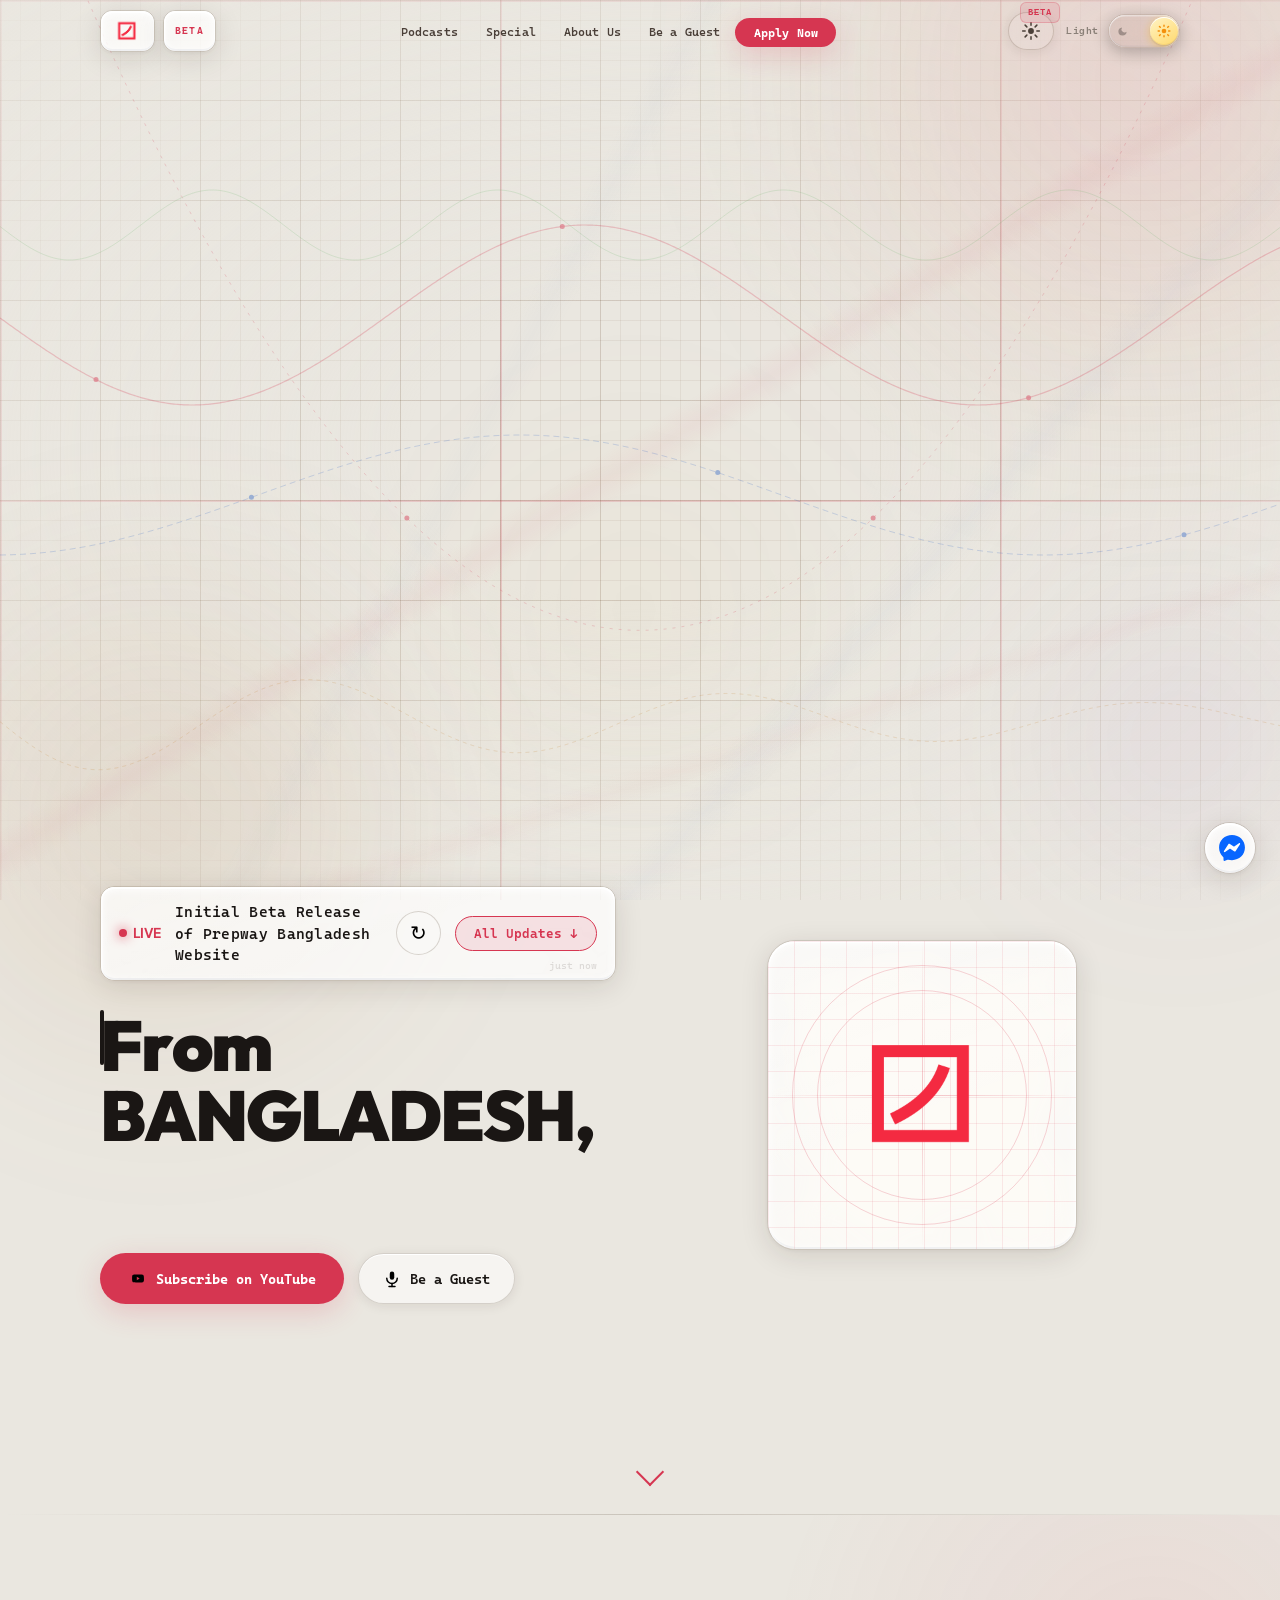
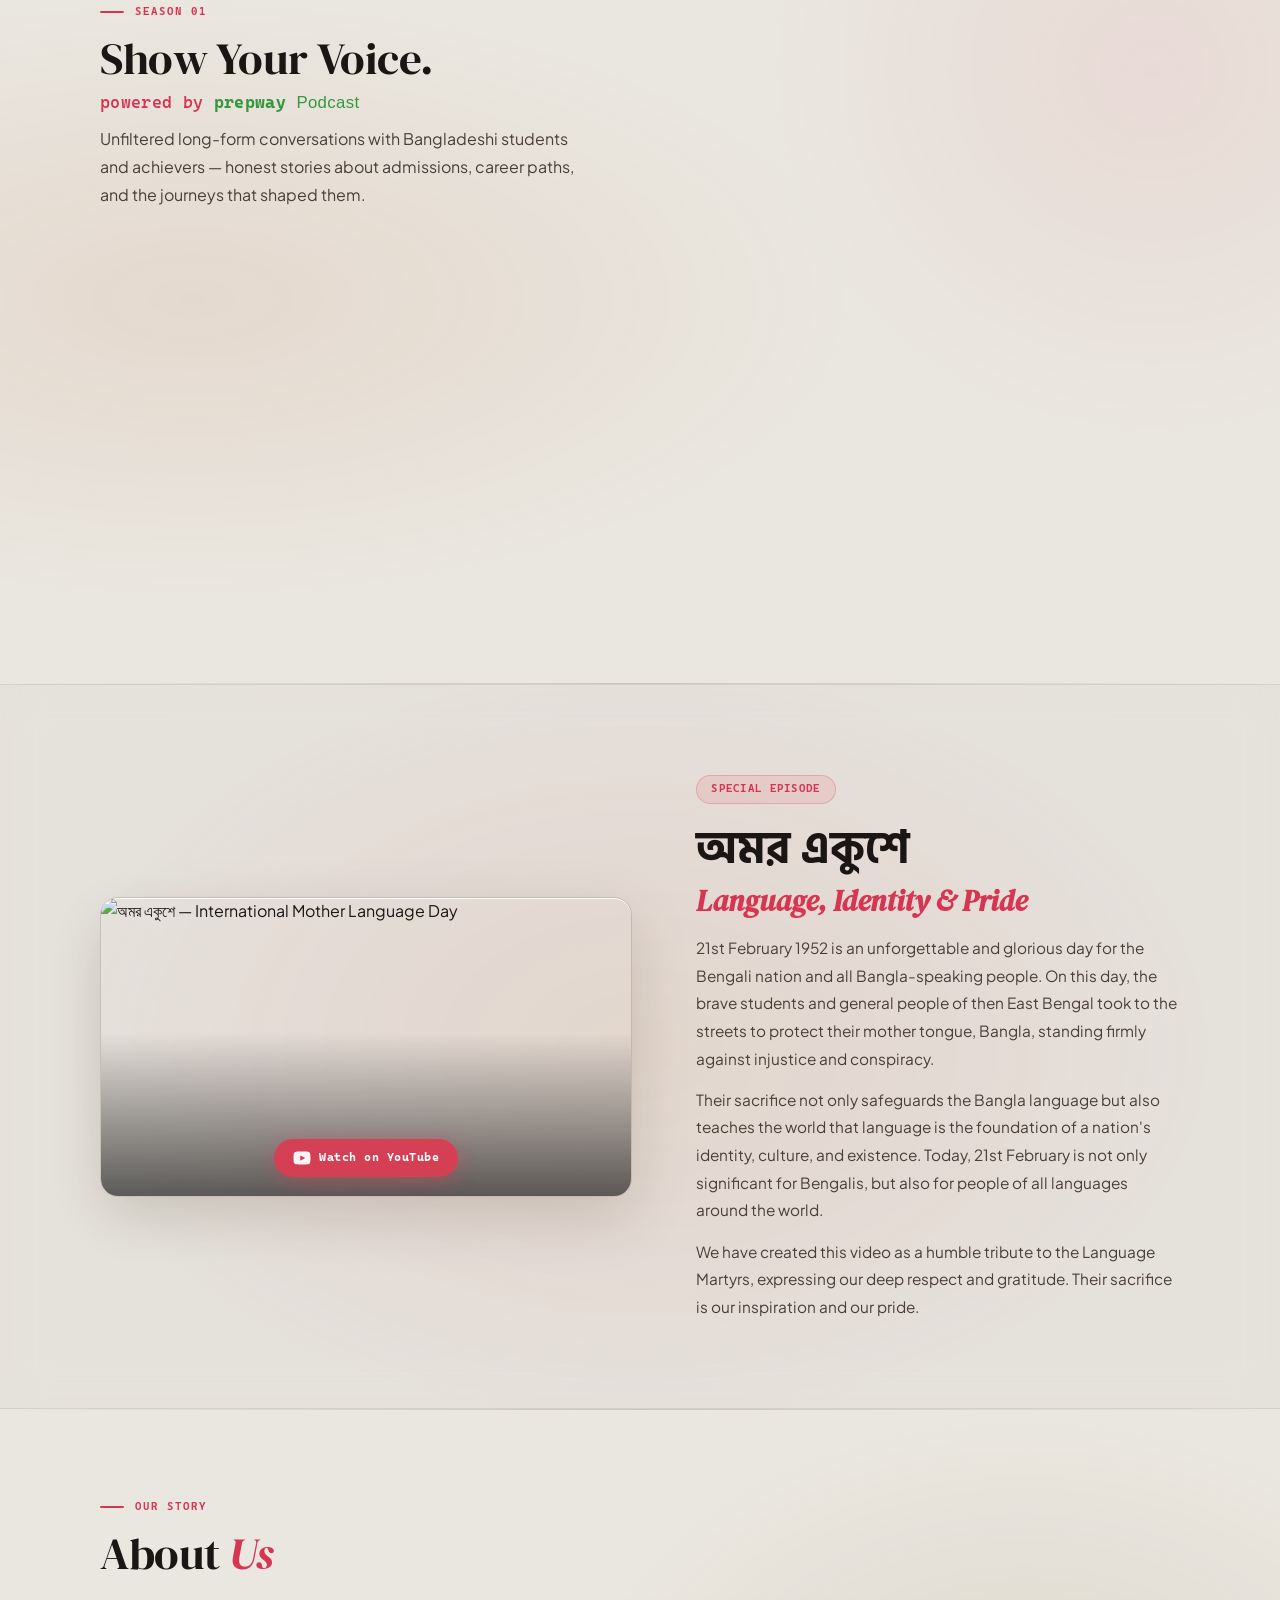
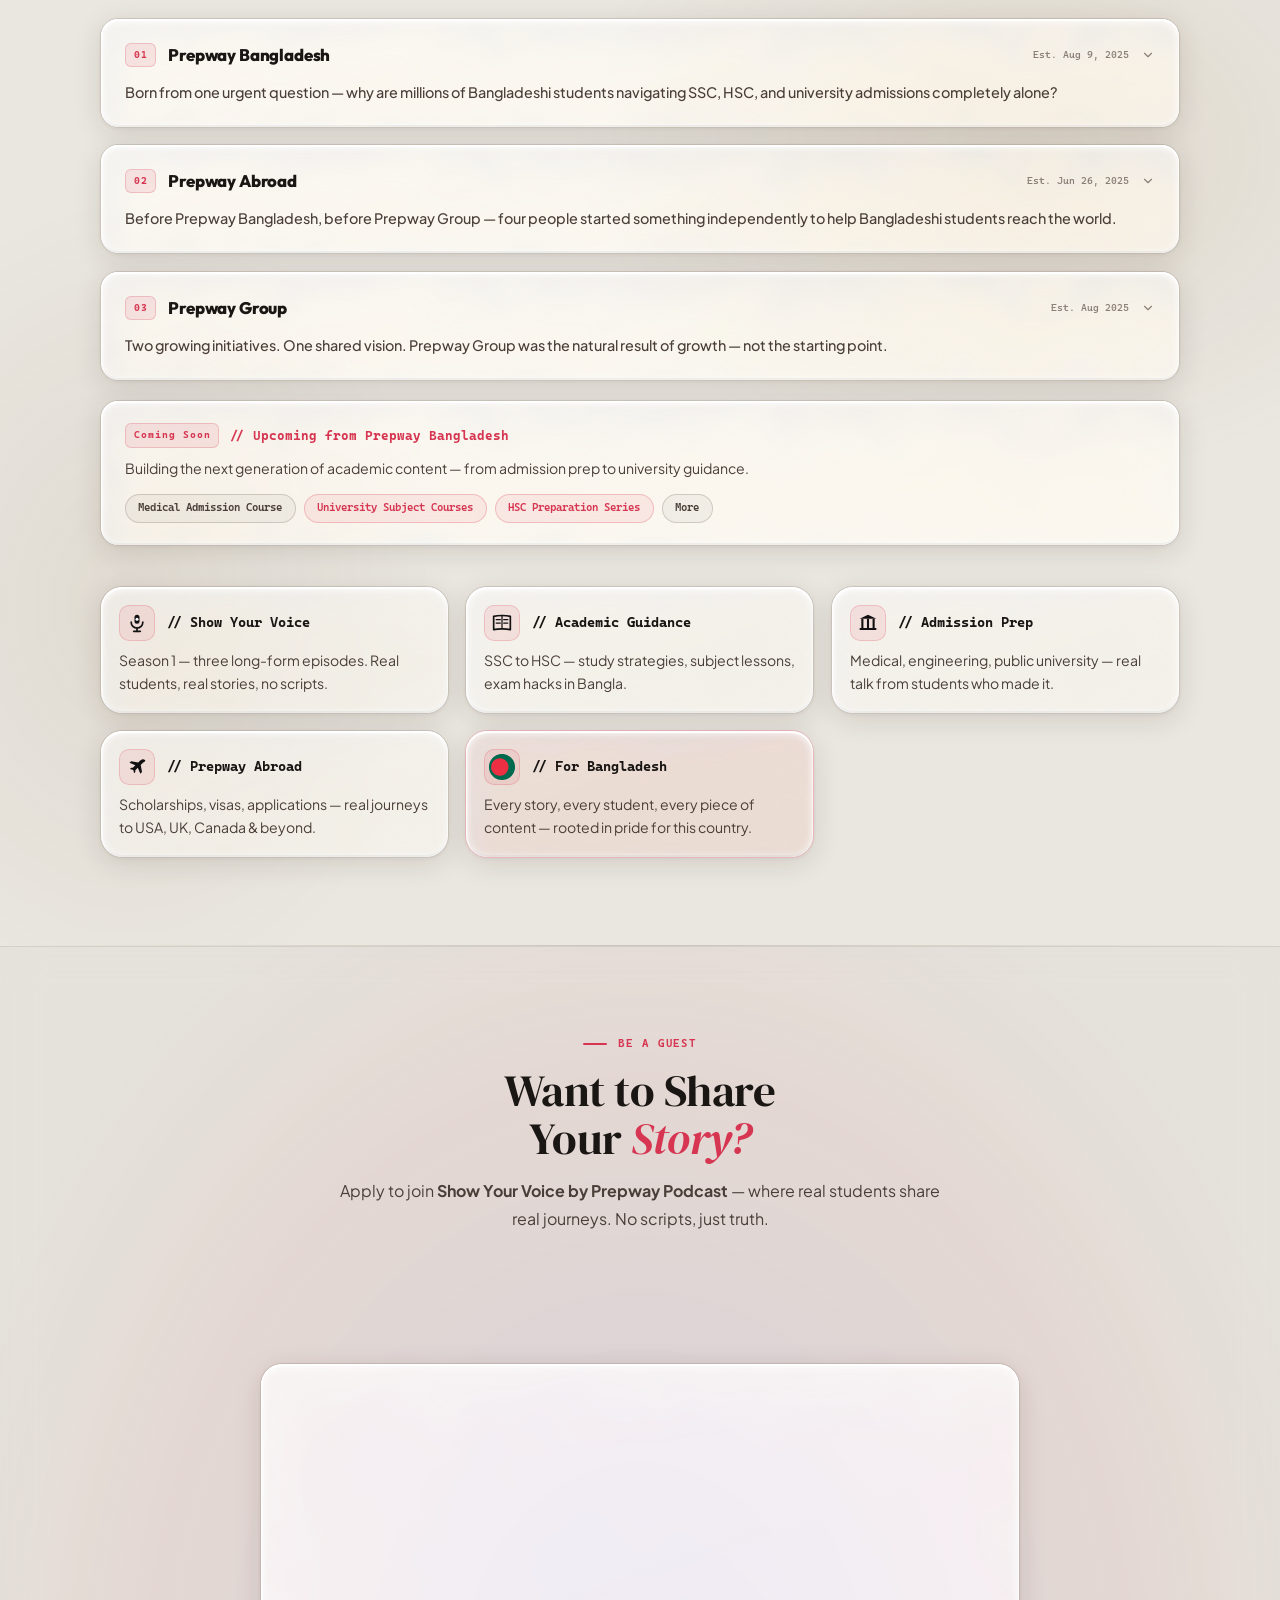
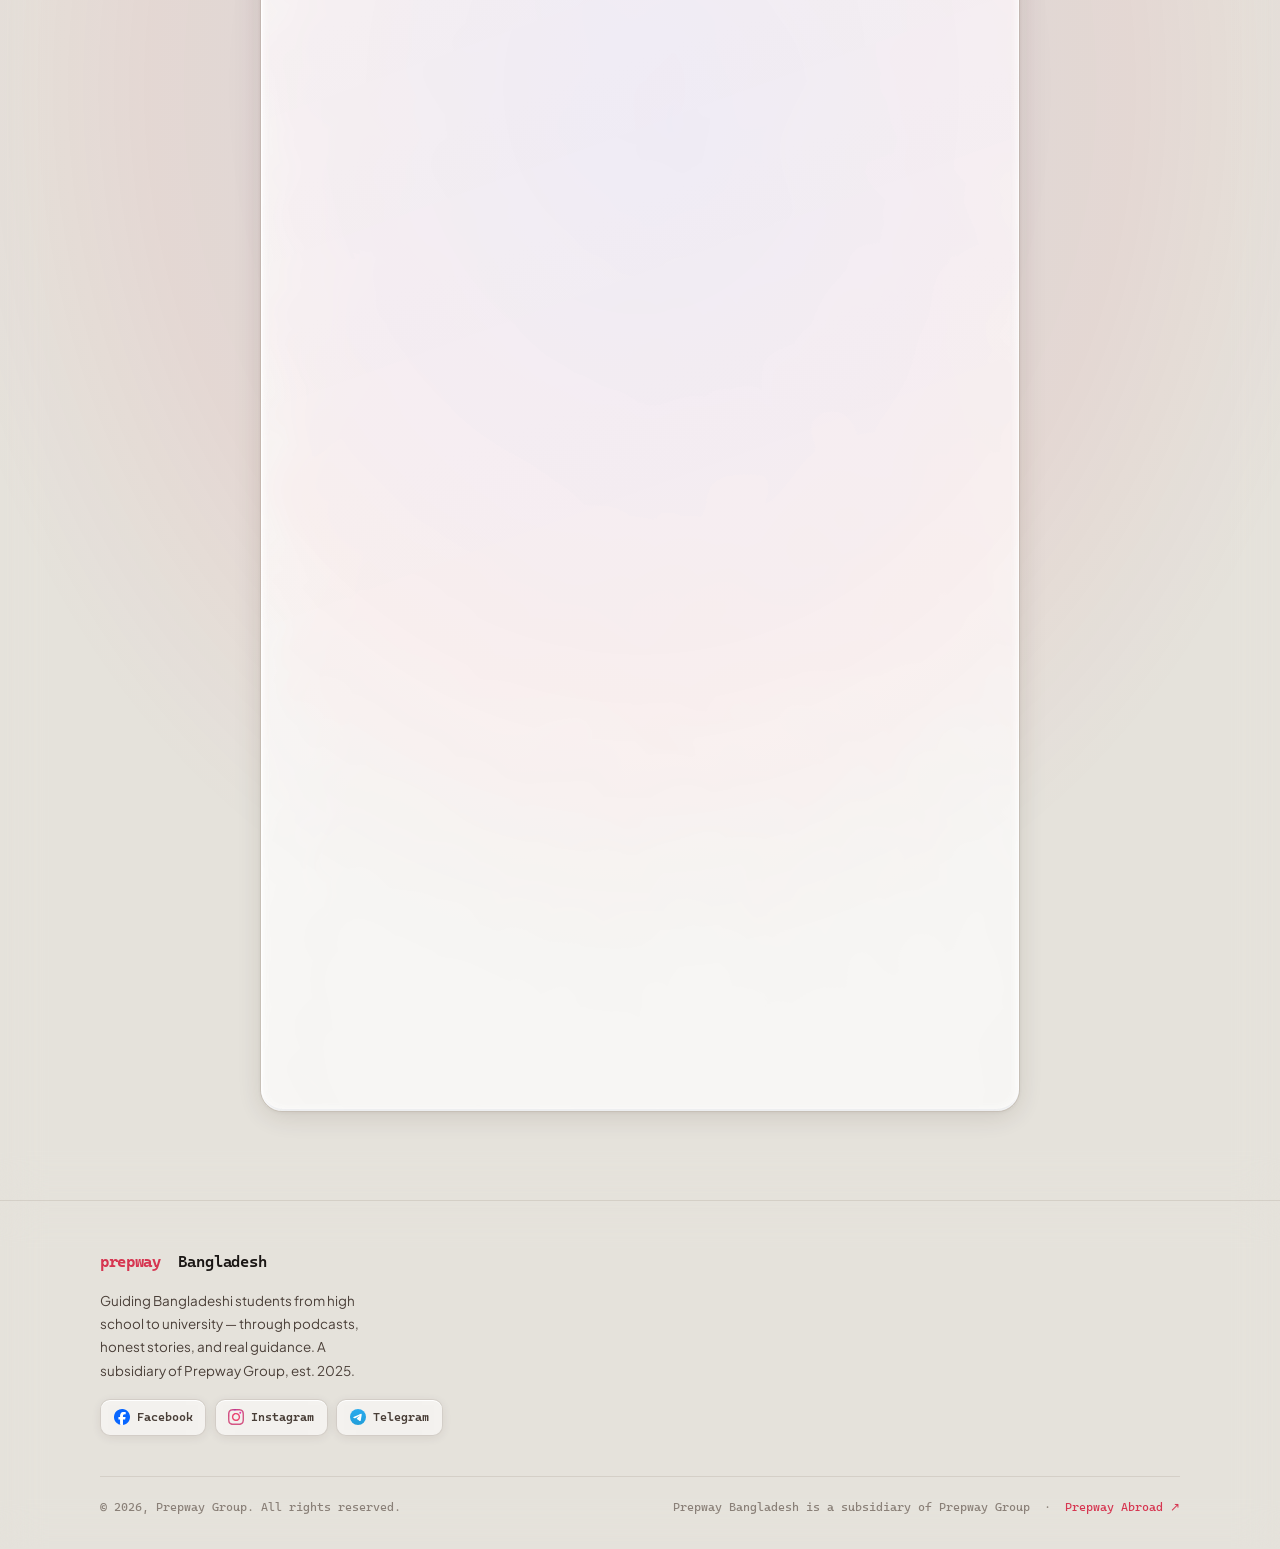
==== commit 99d3899e: "EID UPDATE" ====
--- a/index.html
+++ b/index.html
@@ -2311,10 +2311,7 @@
 </style>
 </head>
 <body>
-
-  <!-- Temporary Eid banner (remove this line after Eid) -->
-<iframe src="eid-banner.html" frameborder="0" scrolling="no" style="width:100%; height: clamp(380px, 48vw, 780px); border:none; display:block;"></iframe>
-
+  
 <div class="graph-bg"></div>
 <div class="graph-lines"></div>
 <div class="glo glo-1"></div>
@@ -2324,7 +2321,8 @@
 
 <!-- Math canvas for animated curves -->
 <canvas id="mathCanvas" aria-hidden="true"></canvas>
-
+ <!-- Temporary Eid banner (remove this line after Eid) -->
+<iframe src="eid-banner.html" frameborder="0" scrolling="no" style="width:100%; height: clamp(380px, 48vw, 780px); border:none; display:block;"></iframe>
 <!-- ══════════ NAV ══════════ -->
 <nav id="mainNav">
   <div class="nav-inner">
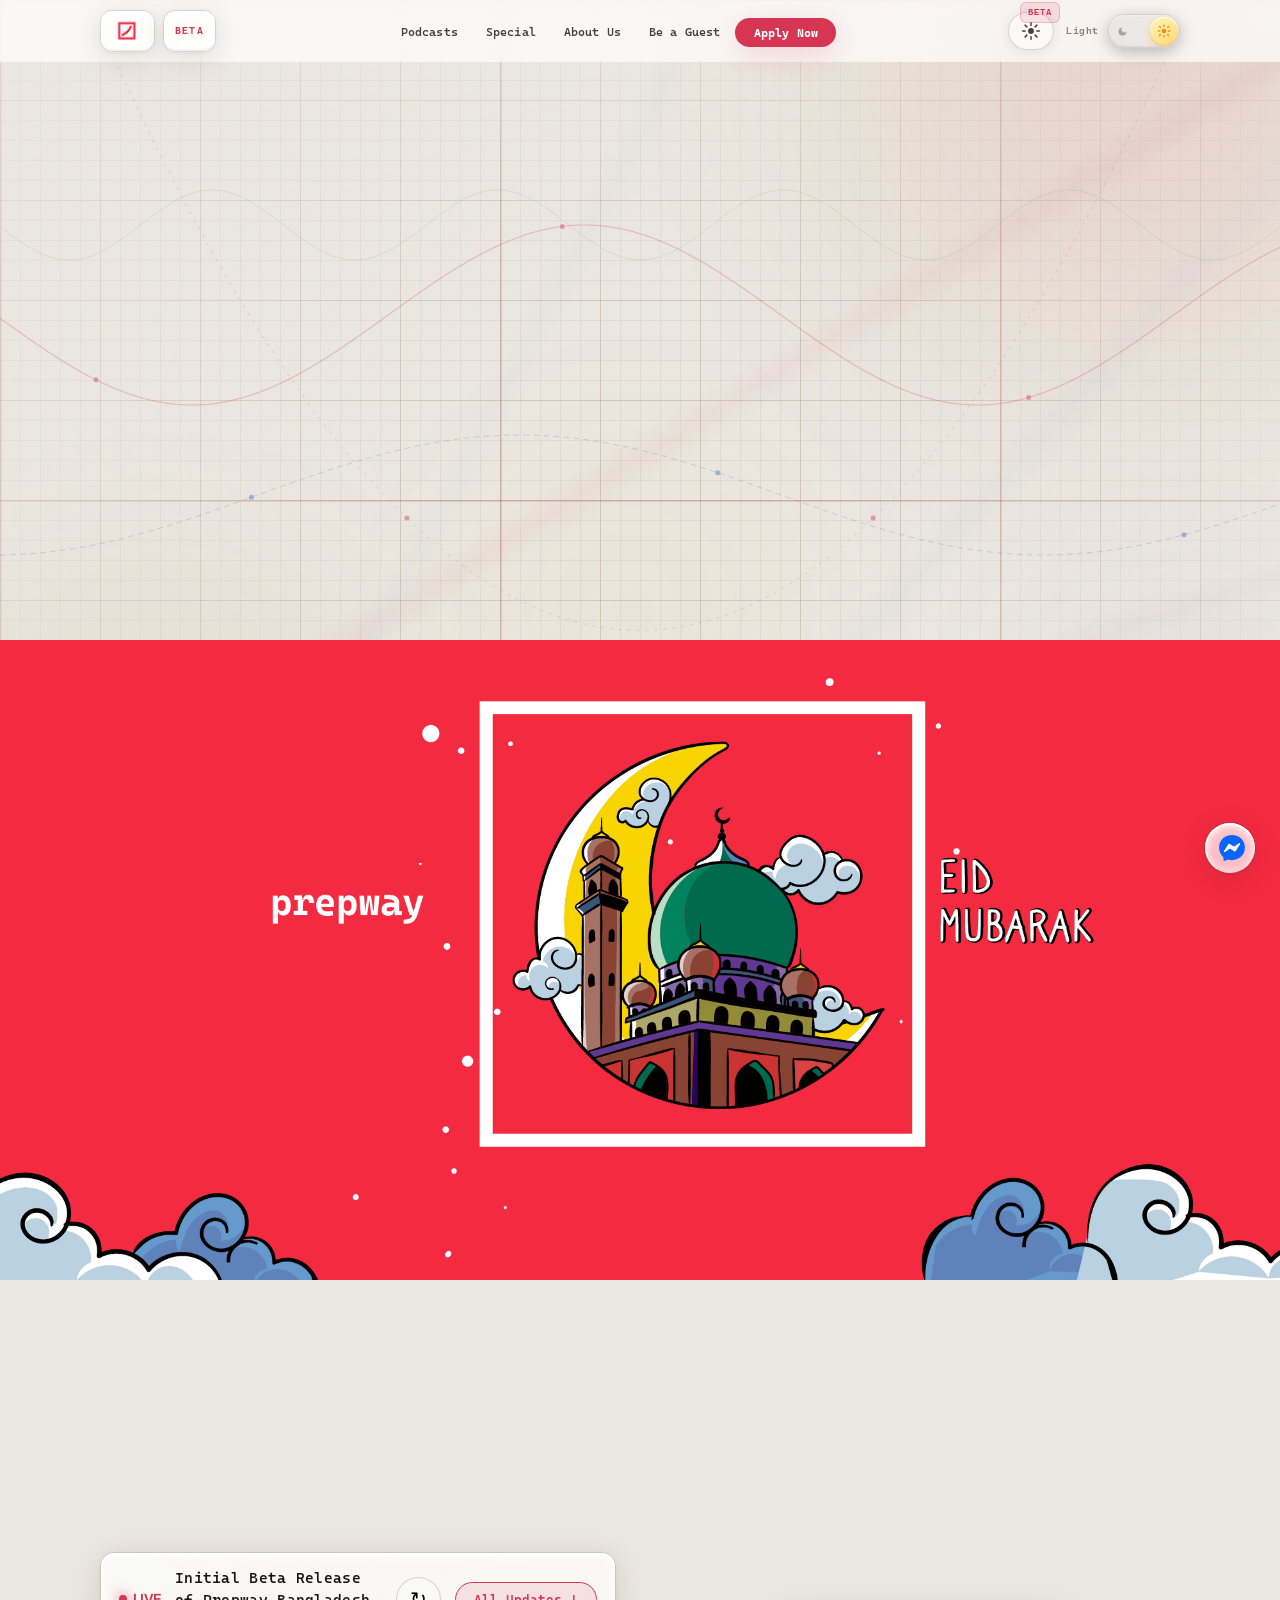
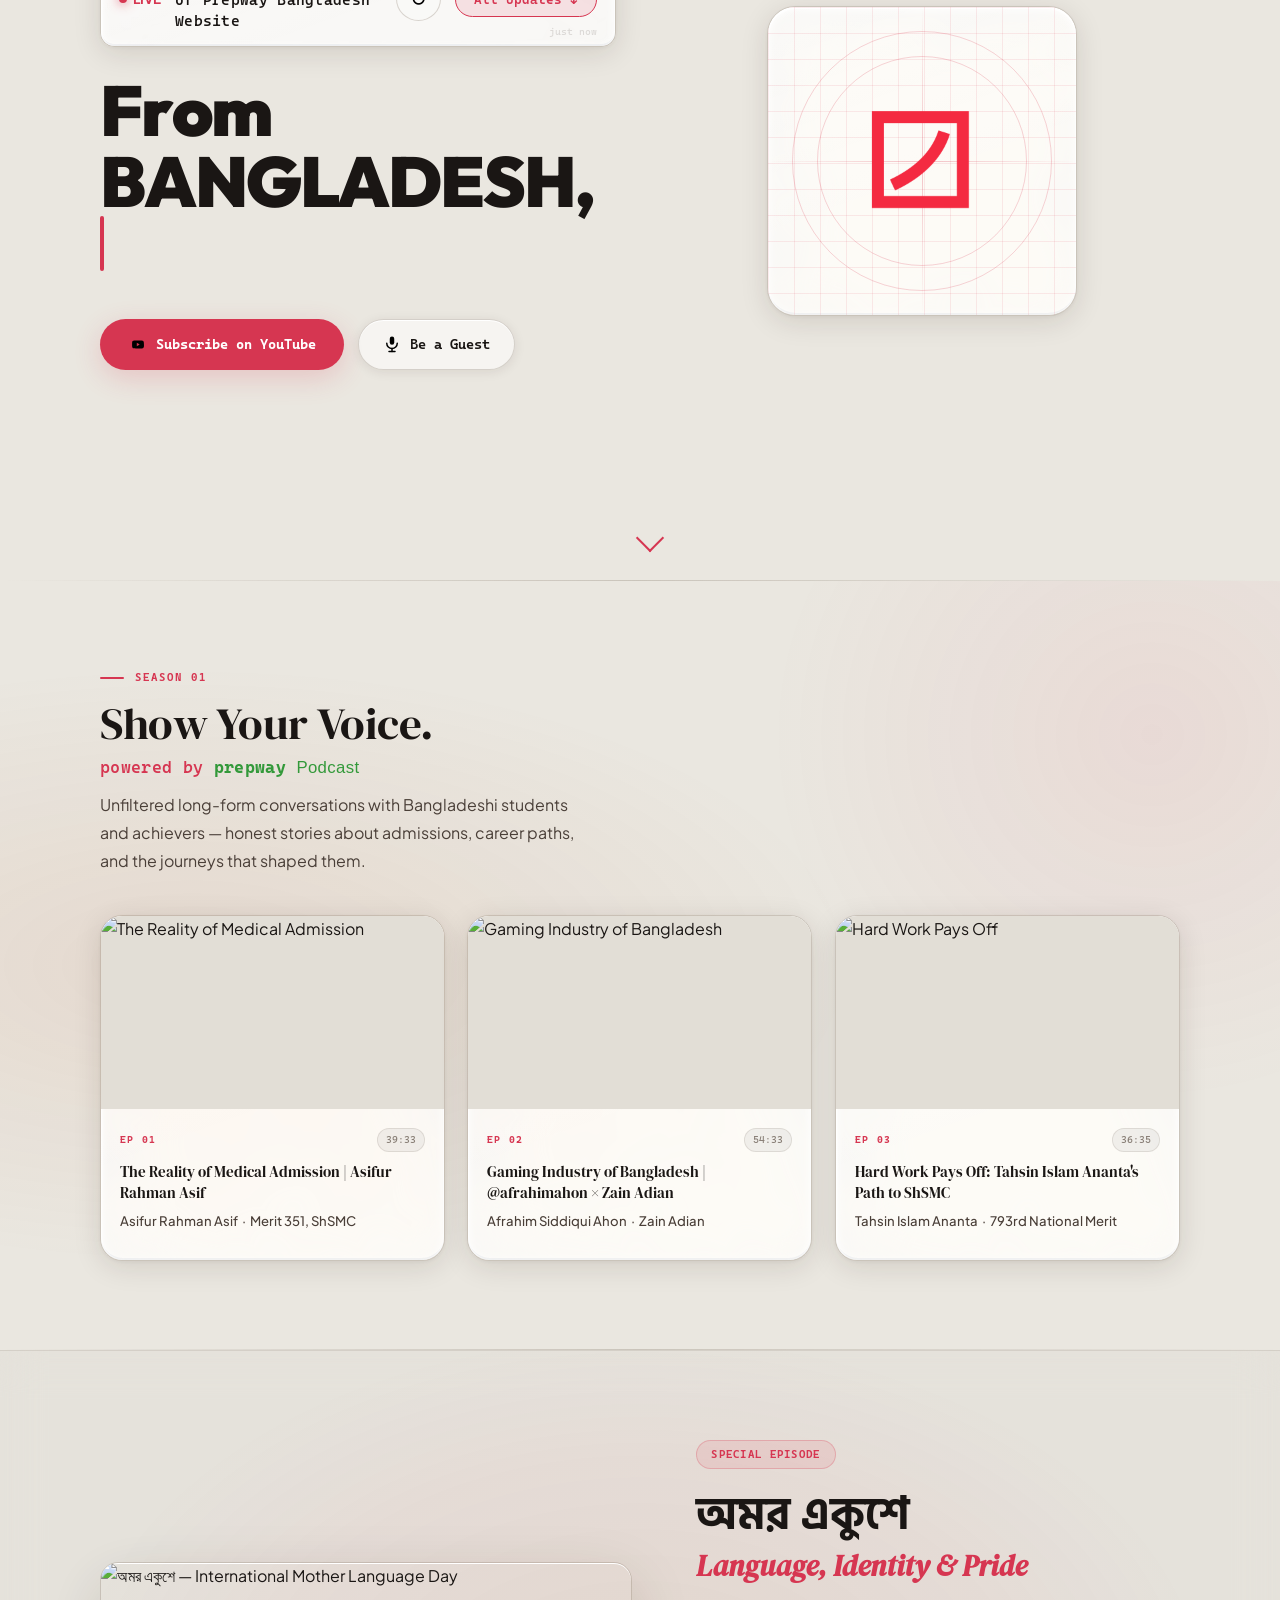
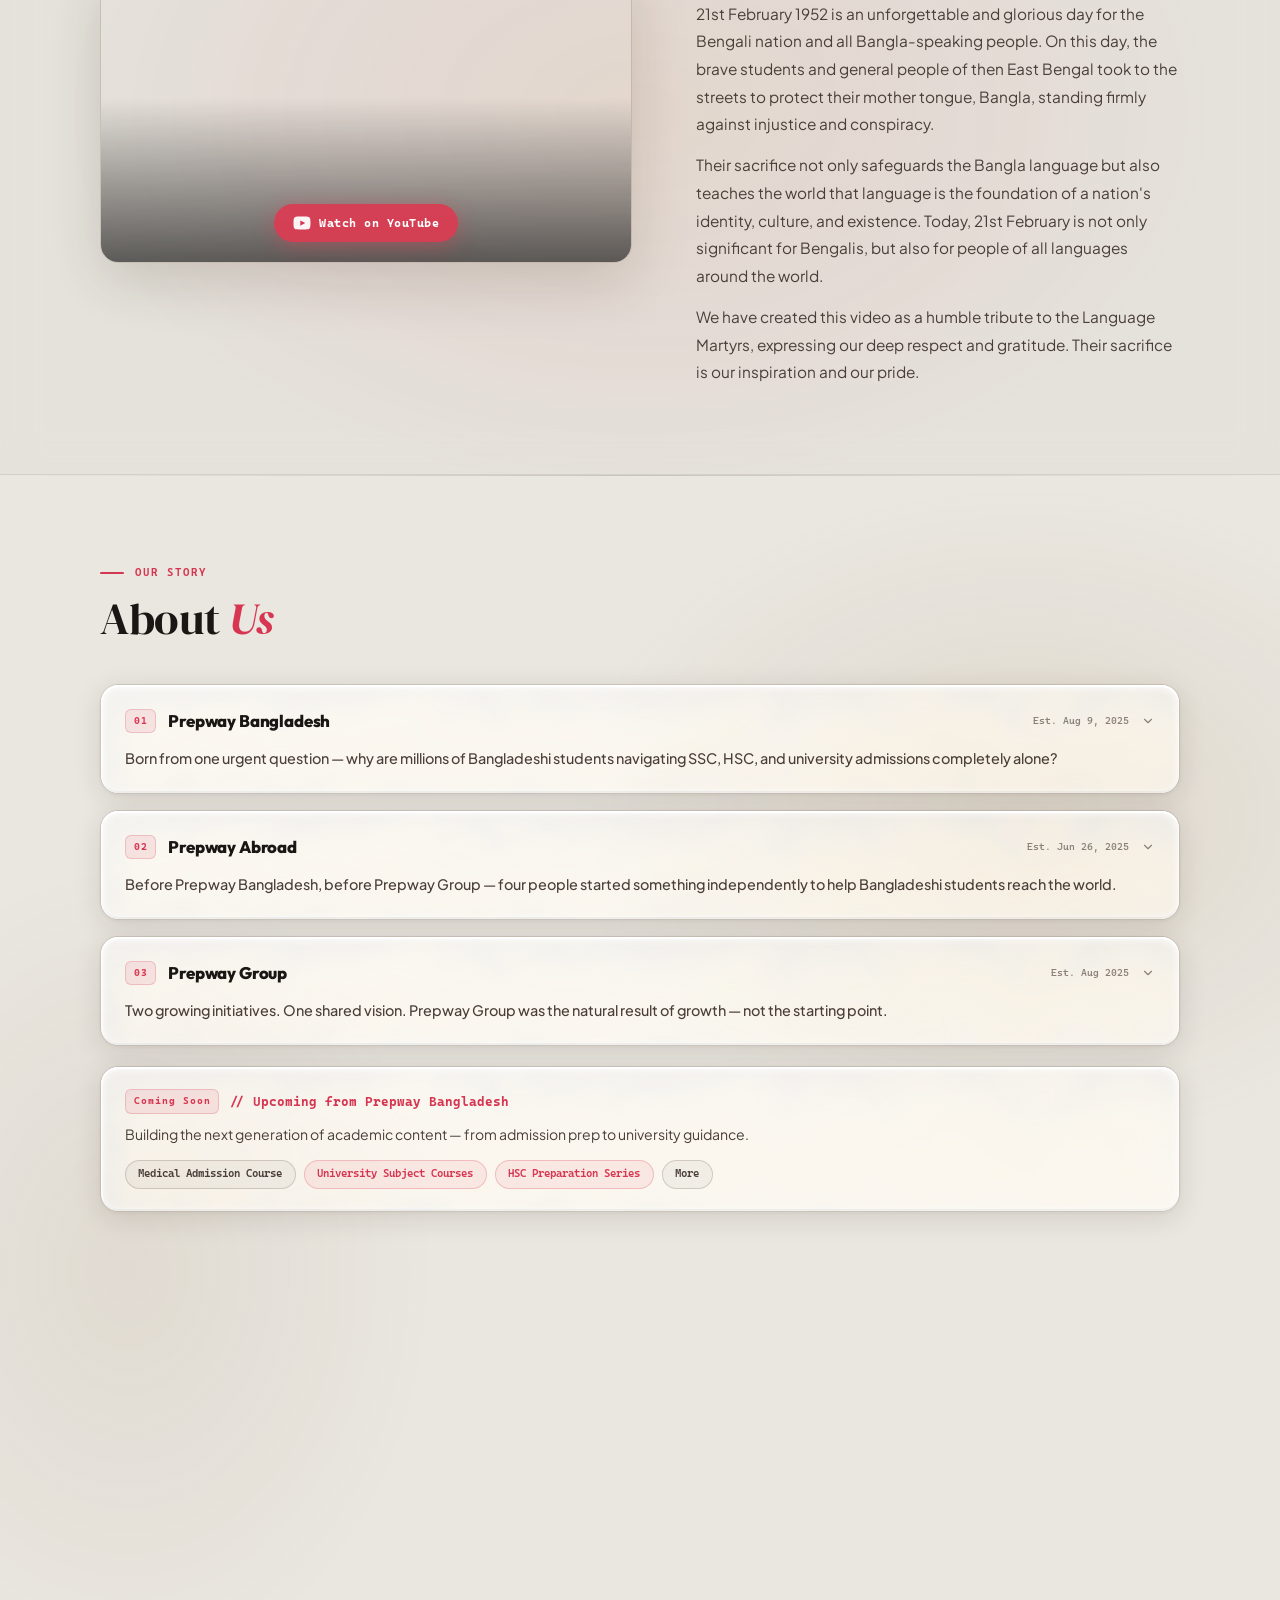
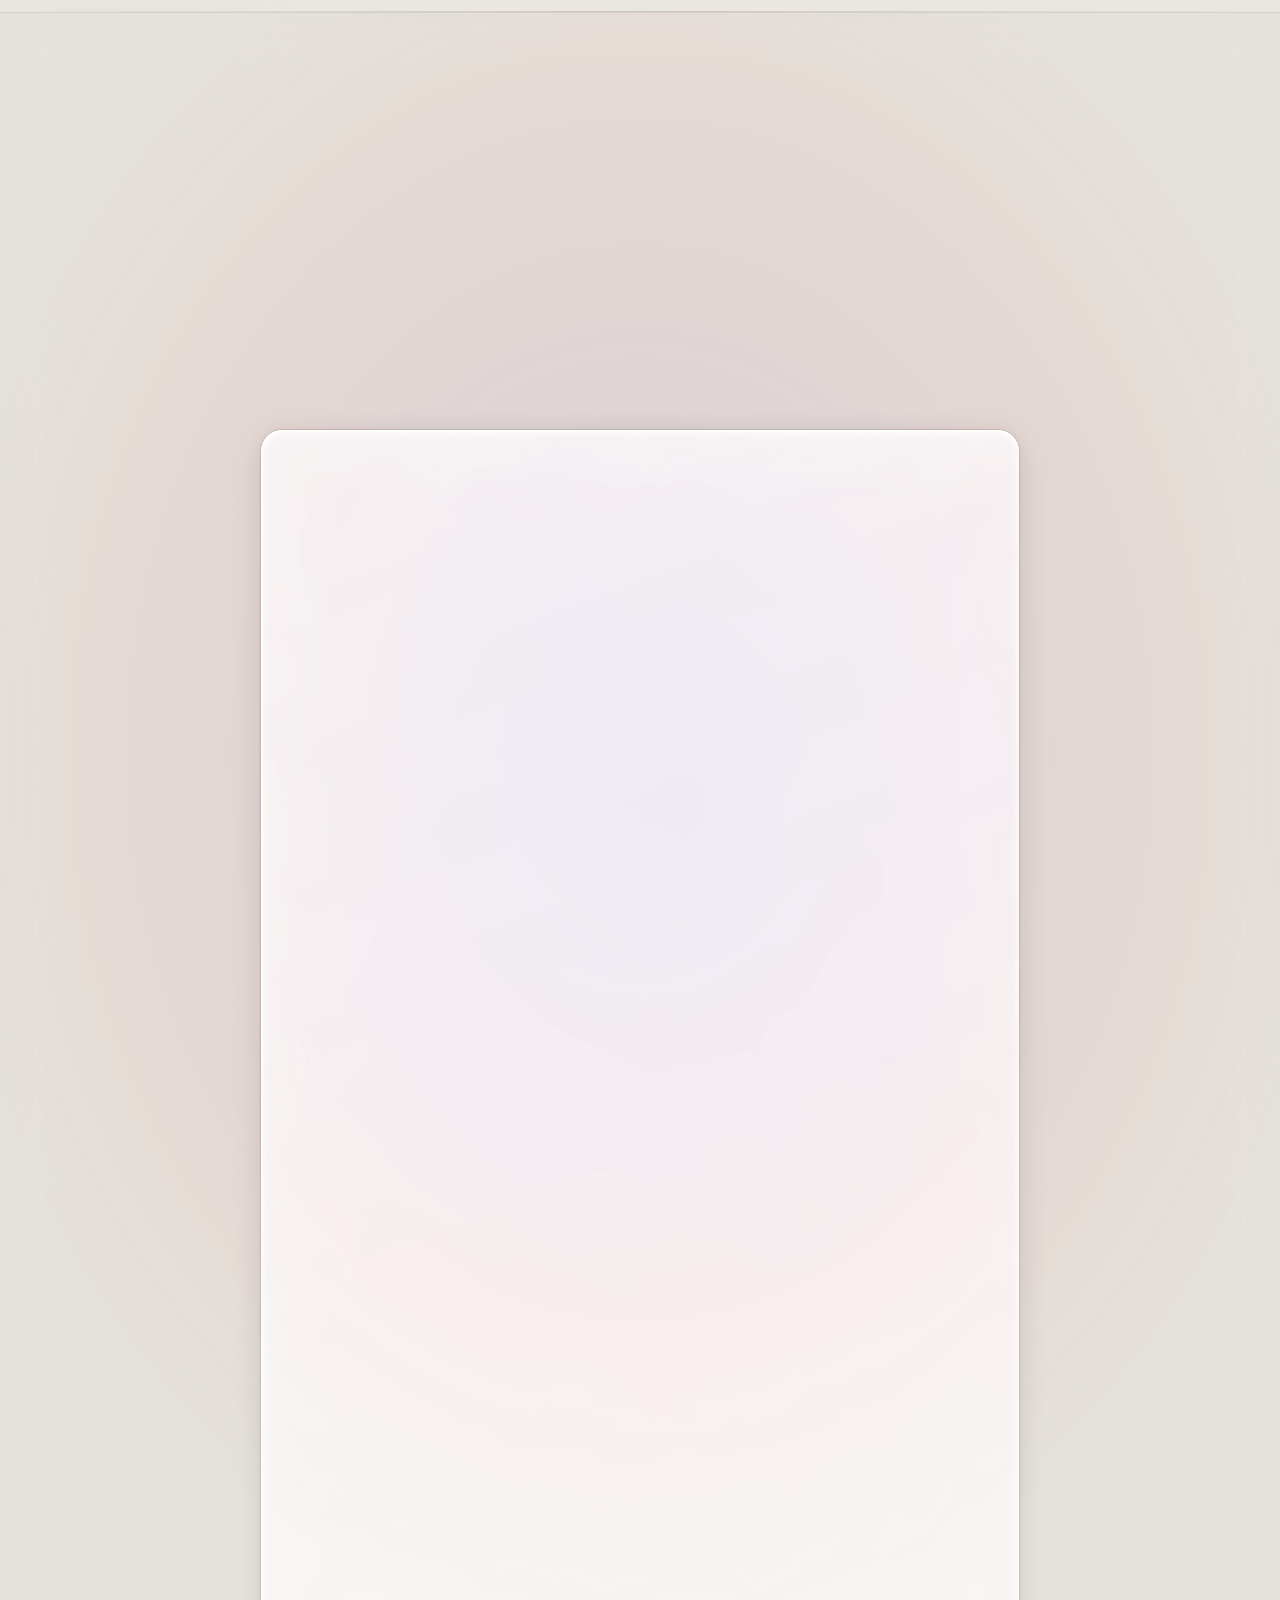
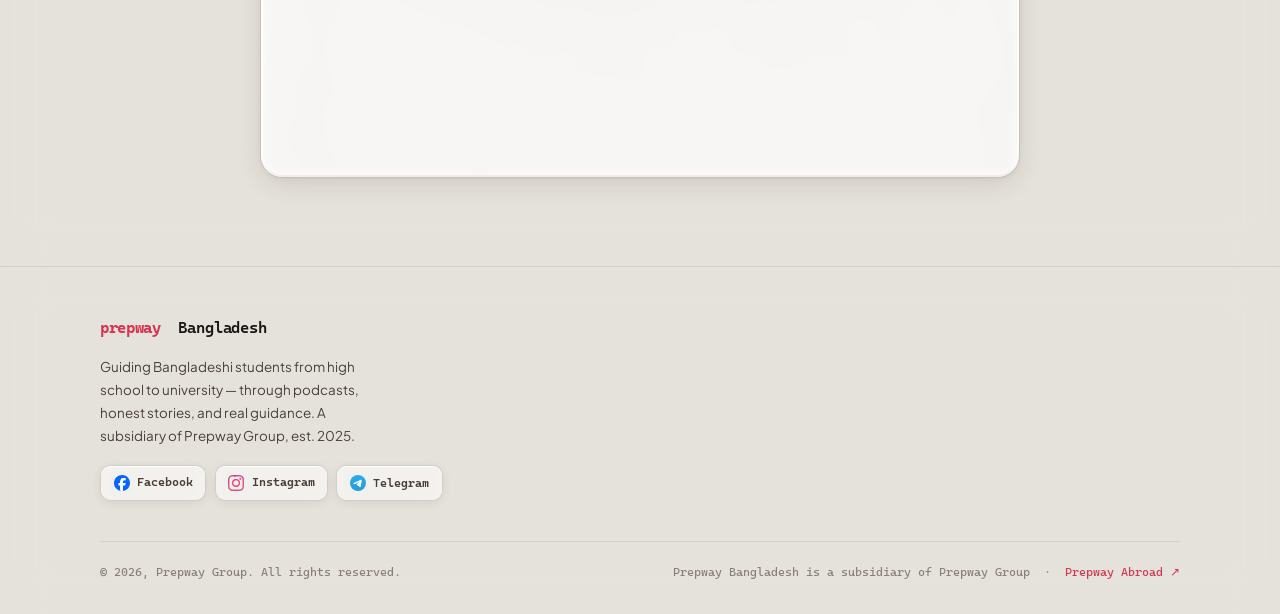
==== commit 38d7c99f: "EID UPDATE" ====
--- a/index.html
+++ b/index.html
@@ -2321,8 +2321,27 @@
 
 <!-- Math canvas for animated curves -->
 <canvas id="mathCanvas" aria-hidden="true"></canvas>
- <!-- Temporary Eid banner (remove this line after Eid) -->
-<iframe src="eid-banner.html" frameborder="0" scrolling="no" style="width:100%; height: clamp(380px, 48vw, 780px); border:none; display:block;"></iframe>
+ <!-- Eid poster - temporary -->
+<div style="
+  width: 100%;
+  height: clamp(400px, 50vw, 800px);
+  background: url('/websiteArtboard.png') center / cover no-repeat;
+  position: relative;
+  z-index: 10;
+"></div>
+
+<style>
+  body {
+    padding-top: clamp(400px, 50vw, 800px) !important;
+  }
+  nav {
+    background: rgba(0,0,0,0.4) !important;
+    backdrop-filter: blur(8px) !important;
+  }
+  [data-theme="light"] nav {
+    background: rgba(255,255,255,0.7) !important;
+  }
+</style>
 <!-- ══════════ NAV ══════════ -->
 <nav id="mainNav">
   <div class="nav-inner">
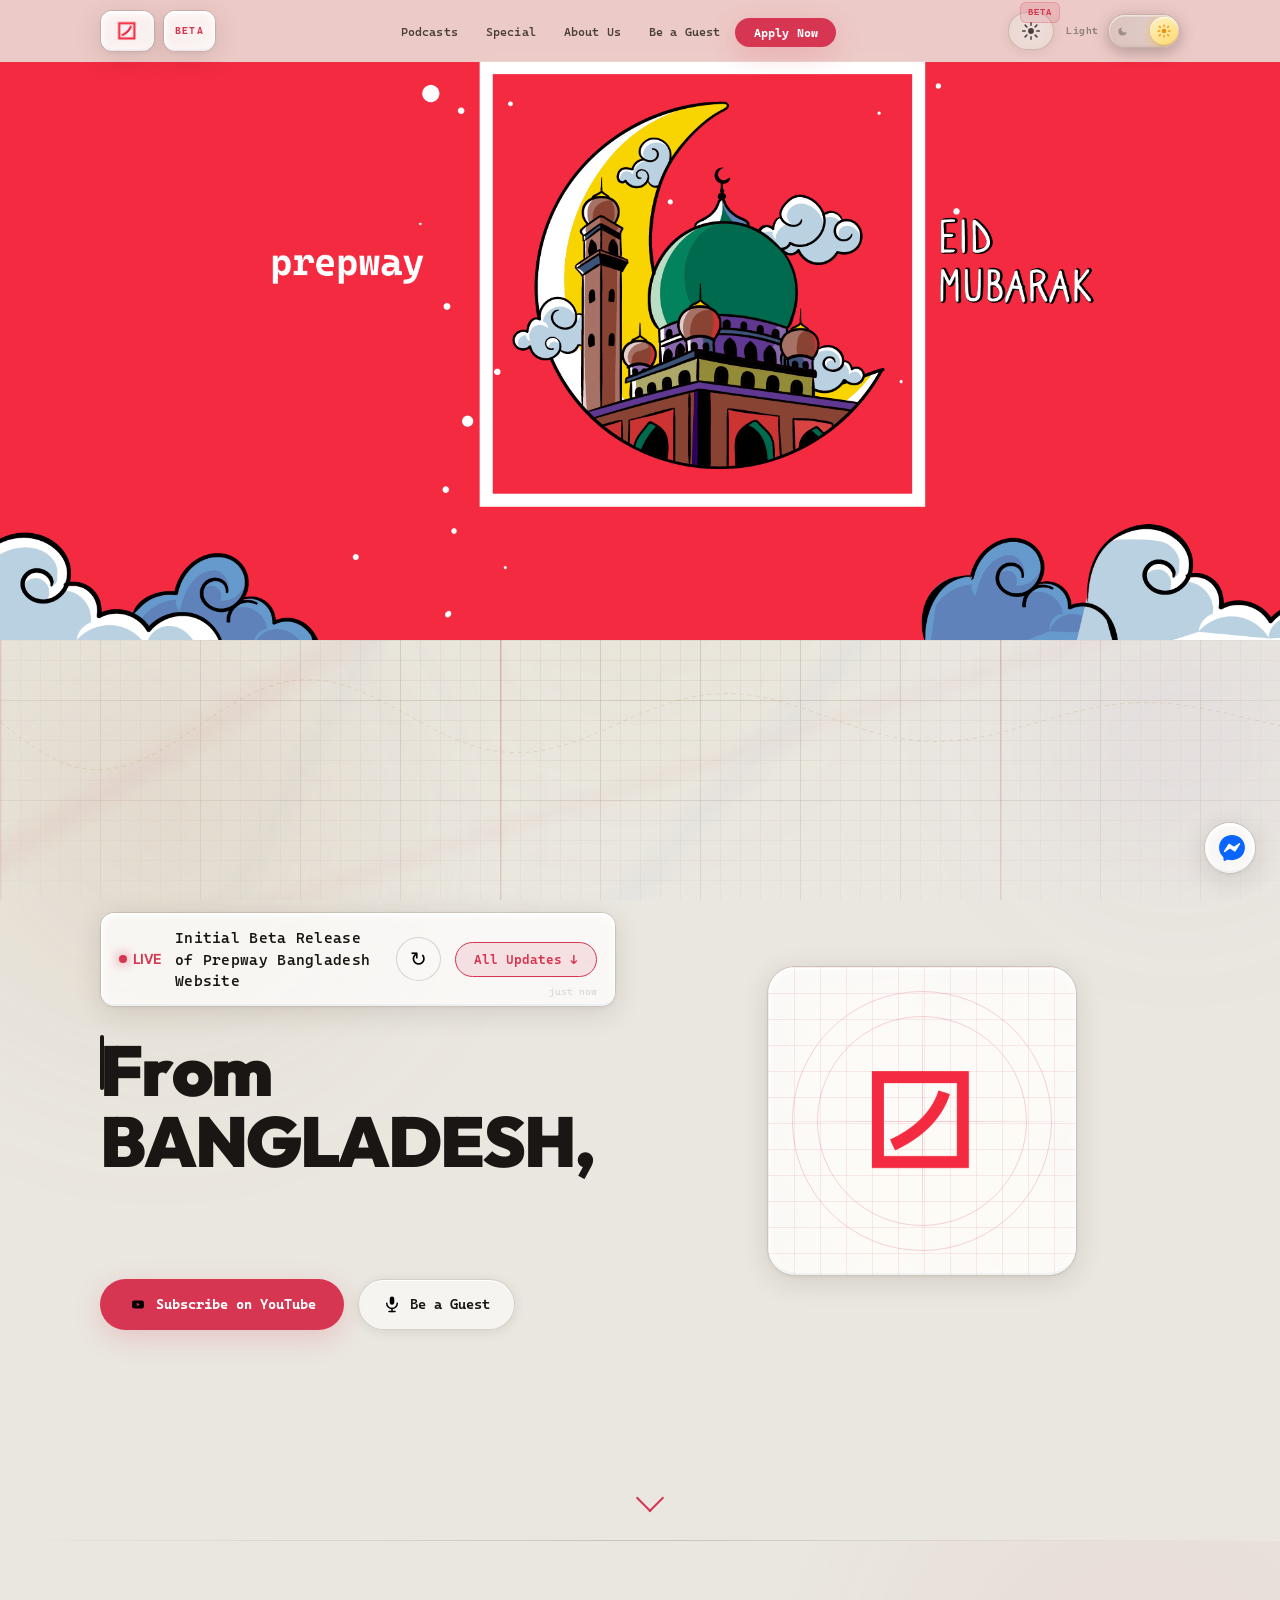
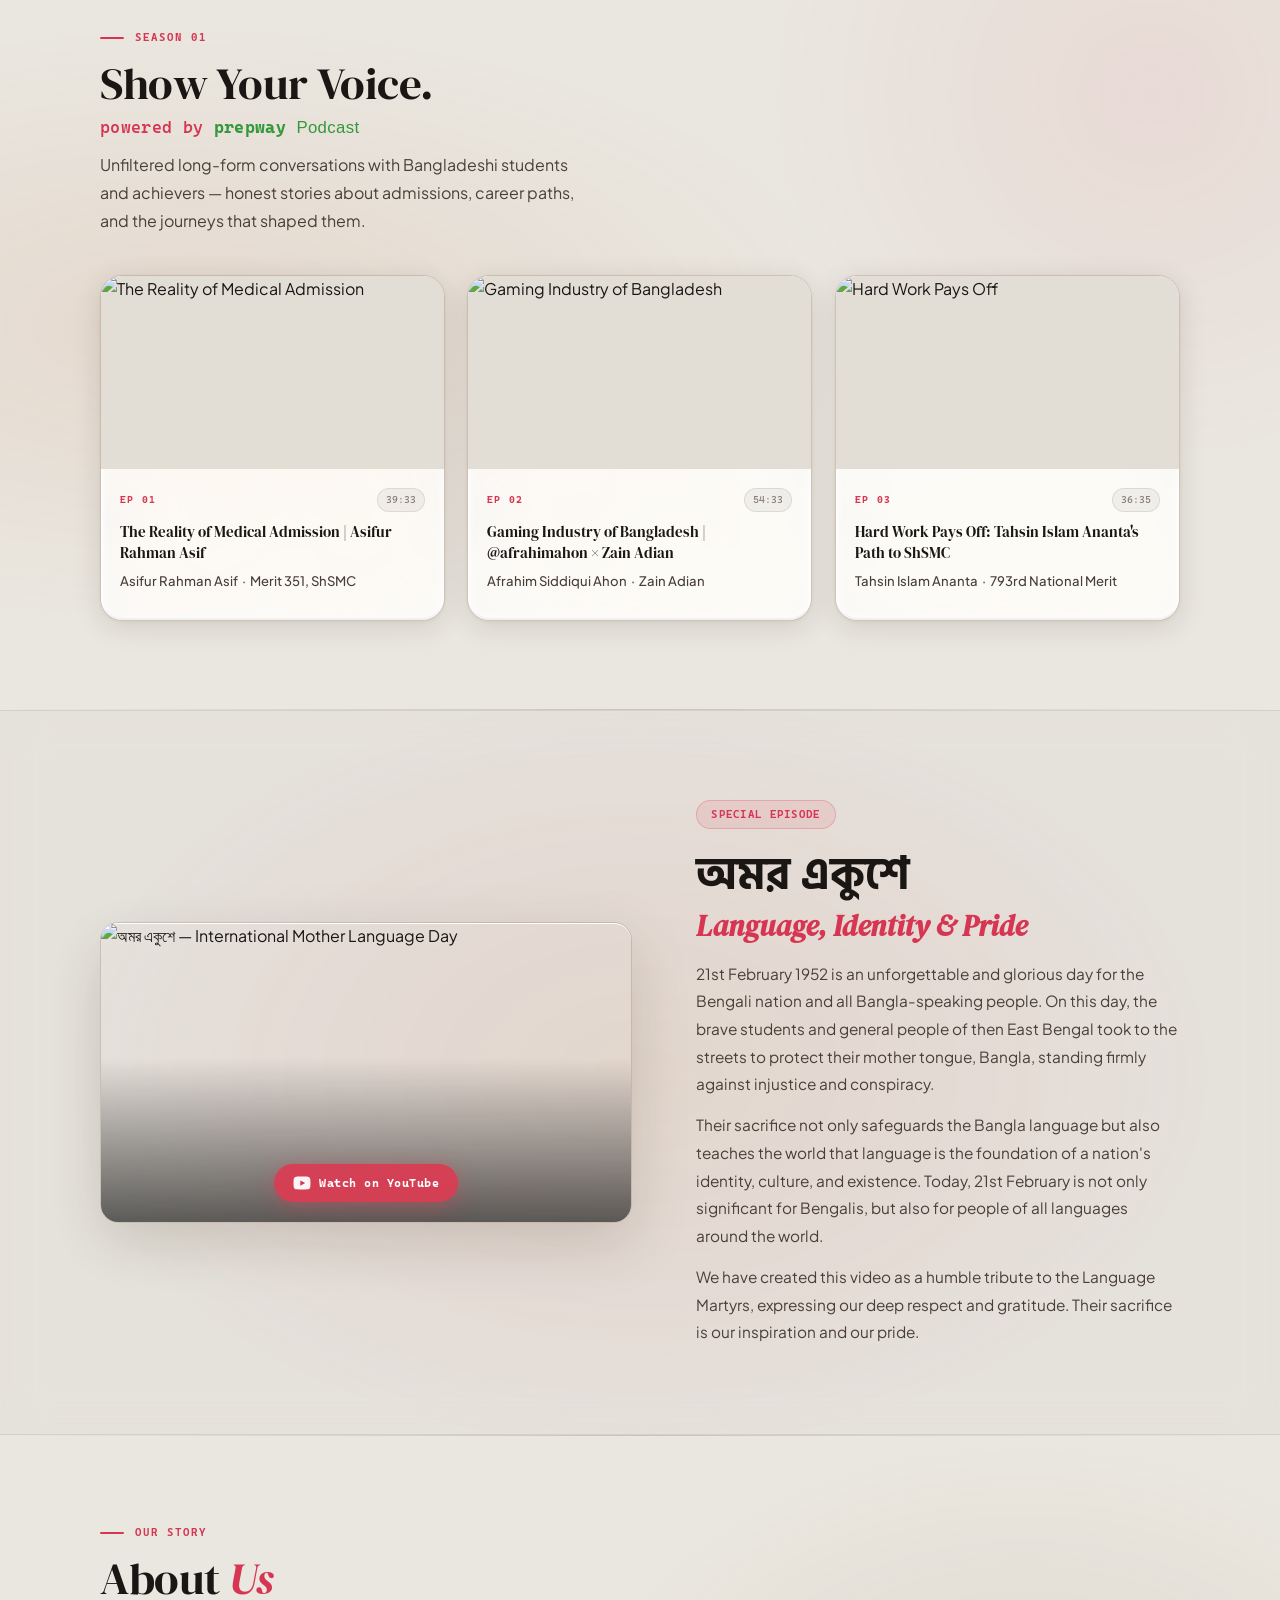
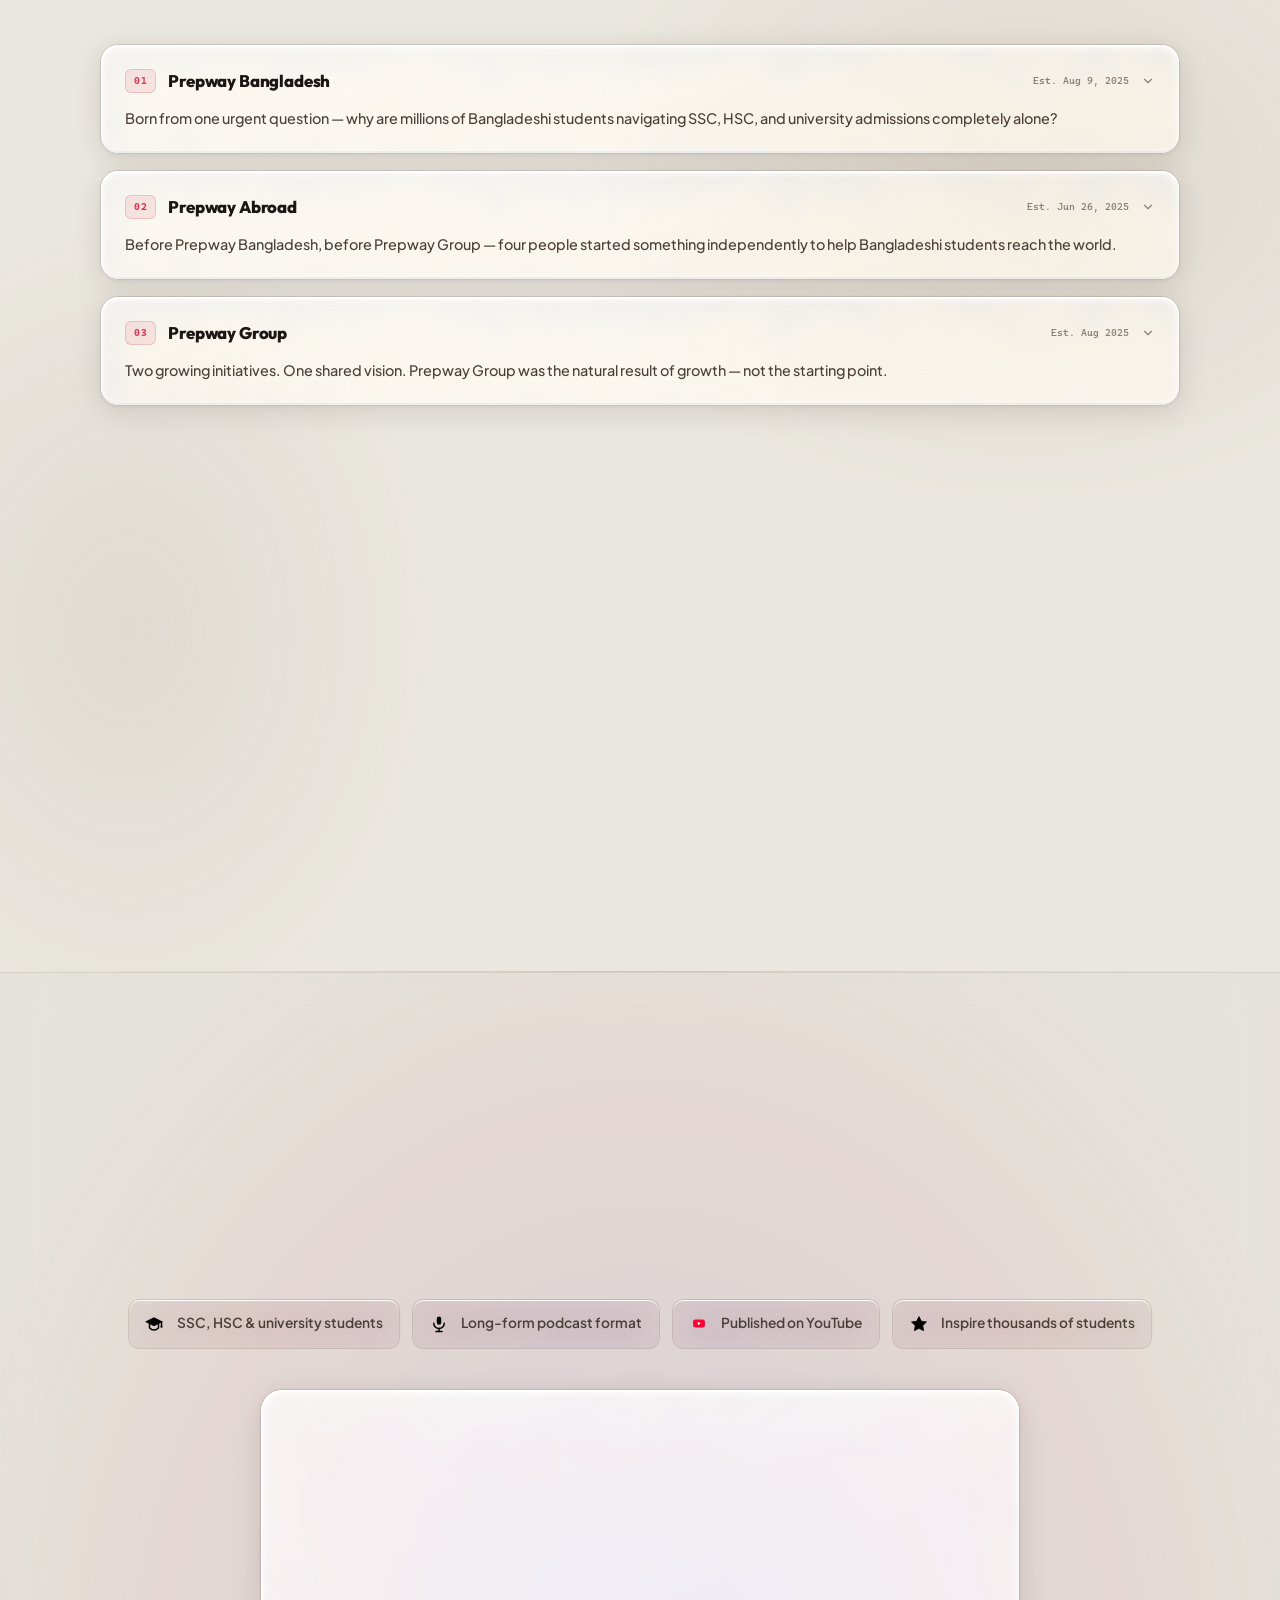
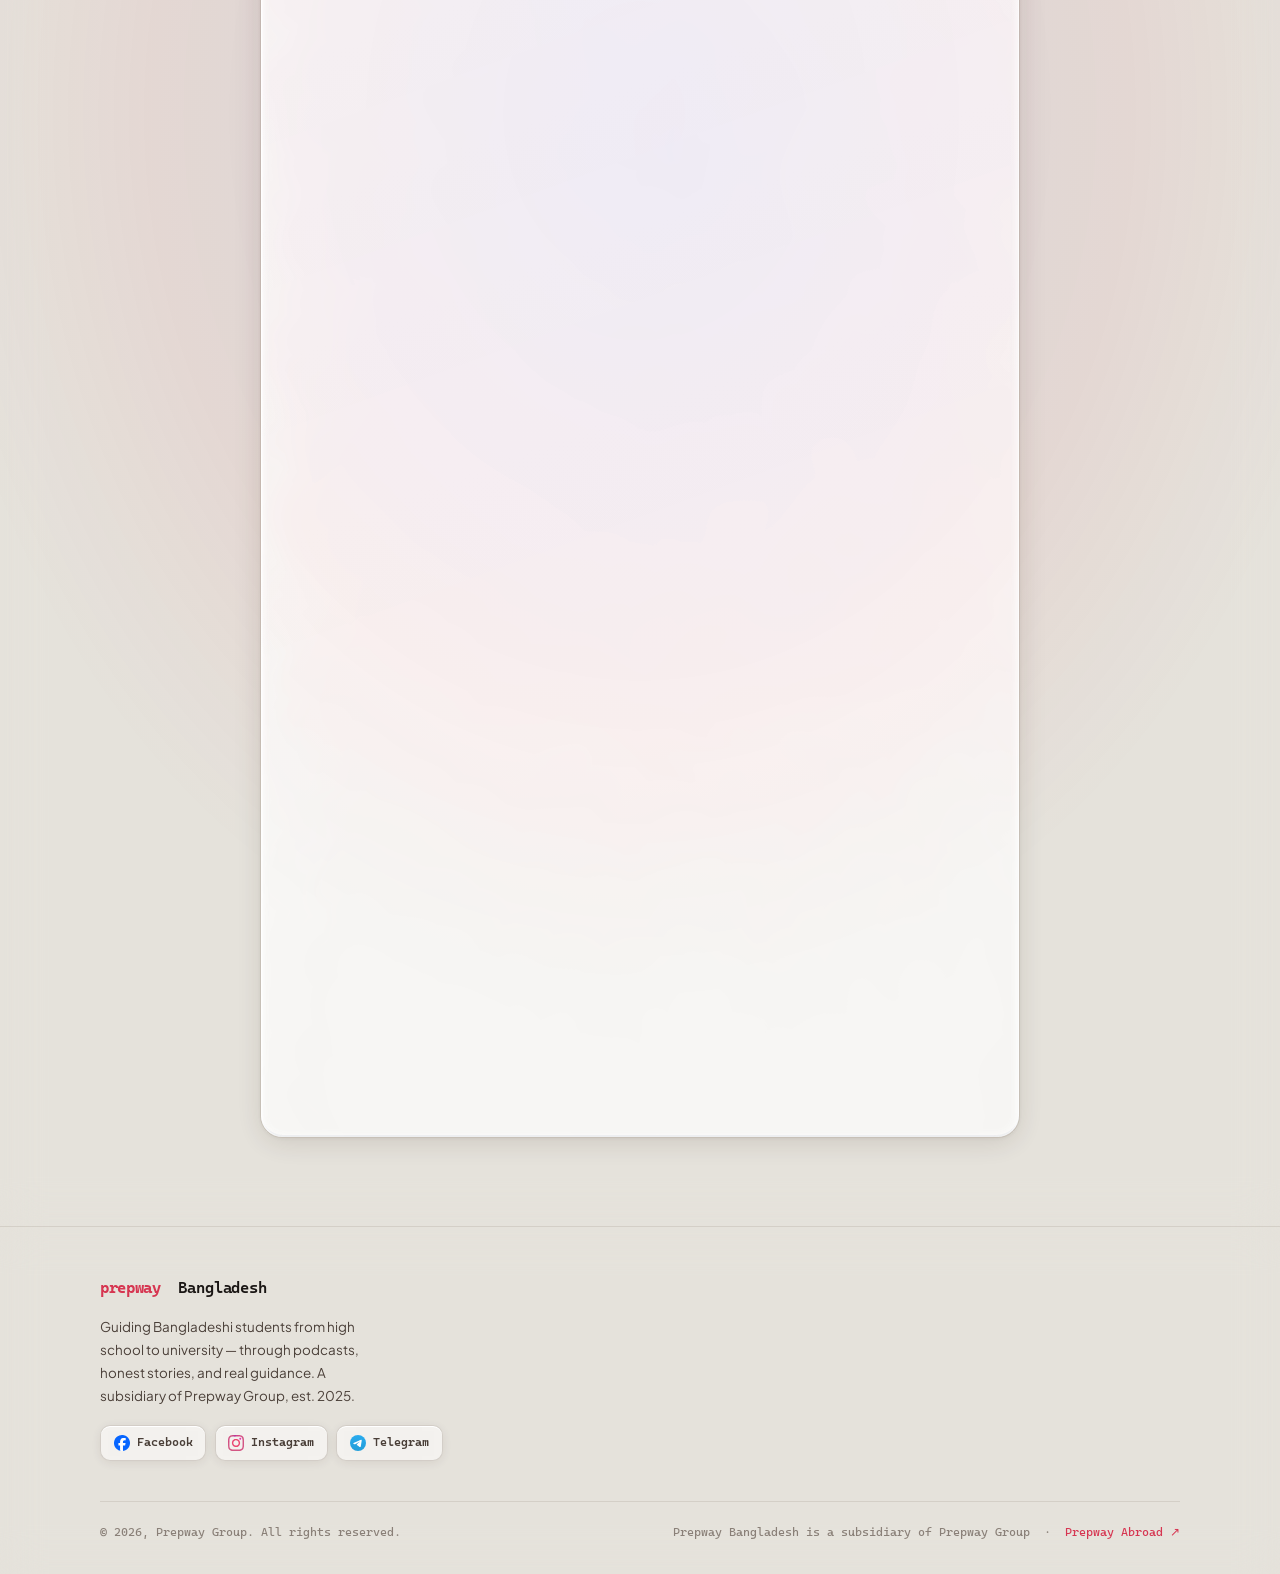
==== commit 94f00089: "EID UPDATE" ====
--- a/index.html
+++ b/index.html
@@ -2321,27 +2321,69 @@
 
 <!-- Math canvas for animated curves -->
 <canvas id="mathCanvas" aria-hidden="true"></canvas>
- <!-- Eid poster - temporary -->
-<div style="
-  width: 100%;
-  height: clamp(400px, 50vw, 800px);
-  background: url('/websiteArtboard.png') center / cover no-repeat;
-  position: relative;
-  z-index: 10;
-"></div>
-
-<style>
-  body {
-    padding-top: clamp(400px, 50vw, 800px) !important;
-  }
-  nav {
-    background: rgba(0,0,0,0.4) !important;
-    backdrop-filter: blur(8px) !important;
-  }
-  [data-theme="light"] nav {
-    background: rgba(255,255,255,0.7) !important;
-  }
-</style>
+  
+<!-- ┌───────────────────────────────────────────────┐
+       EID POSTER – PASTE THE CODE BELOW HERE
+     └───────────────────────────────────────────────┘ -->
+
+  <!-- Eid poster banner – responsive version (Option 1) -->
+  <div class="eid-top-banner">
+    <div class="eid-poster"></div>
+  </div>
+
+  <style>
+    .eid-top-banner {
+      width: 100%;
+      aspect-ratio: 2 / 1;                    /* your original wide shape on desktop */
+      height: auto;
+      max-height: 85vh;                       /* never taller than ~85% of viewport height */
+      min-height: 320px;                      /* don't become ridiculously small */
+      position: relative;
+      z-index: 550;
+      overflow: hidden;
+      background: #000;                       /* fallback color if image fails */
+    }
+
+    .eid-poster {
+      width: 100%;
+      height: 100%;
+      background-image: url('/websiteArtboard.png');   /* ← CHANGE TO YOUR EXACT FILENAME */
+      background-size: cover;
+      background-position: center;
+      background-repeat: no-repeat;
+      position: absolute;
+      inset: 0;
+    }
+
+    /* Mobile phones – make it taller so important parts aren't cropped too much */
+    @media (max-width: 640px) {
+      .eid-top-banner {
+        aspect-ratio: 4 / 5;                  /* becomes portrait-ish → less side cropping */
+        max-height: 75vh;
+      }
+    }
+
+    /* Push the nav + hero down correctly without fixed pixels */
+    .eid-top-banner + * {
+      margin-top: clamp(0px, calc((100vw / 2) - 85vh), 0px);
+    }
+
+    /* Make navigation readable on top of the poster */
+    nav {
+      background: rgba(23, 23, 28, 0.78) !important;
+      backdrop-filter: blur(12px) !important;
+      -webkit-backdrop-filter: blur(12px) !important;
+    }
+
+    [data-theme="light"] nav {
+      background: rgba(234, 231, 224, 0.85) !important;
+    }
+
+    /* Remove any old conflicting padding */
+    body {
+      padding-top: 0 !important;
+    }
+  </style>
 <!-- ══════════ NAV ══════════ -->
 <nav id="mainNav">
   <div class="nav-inner">
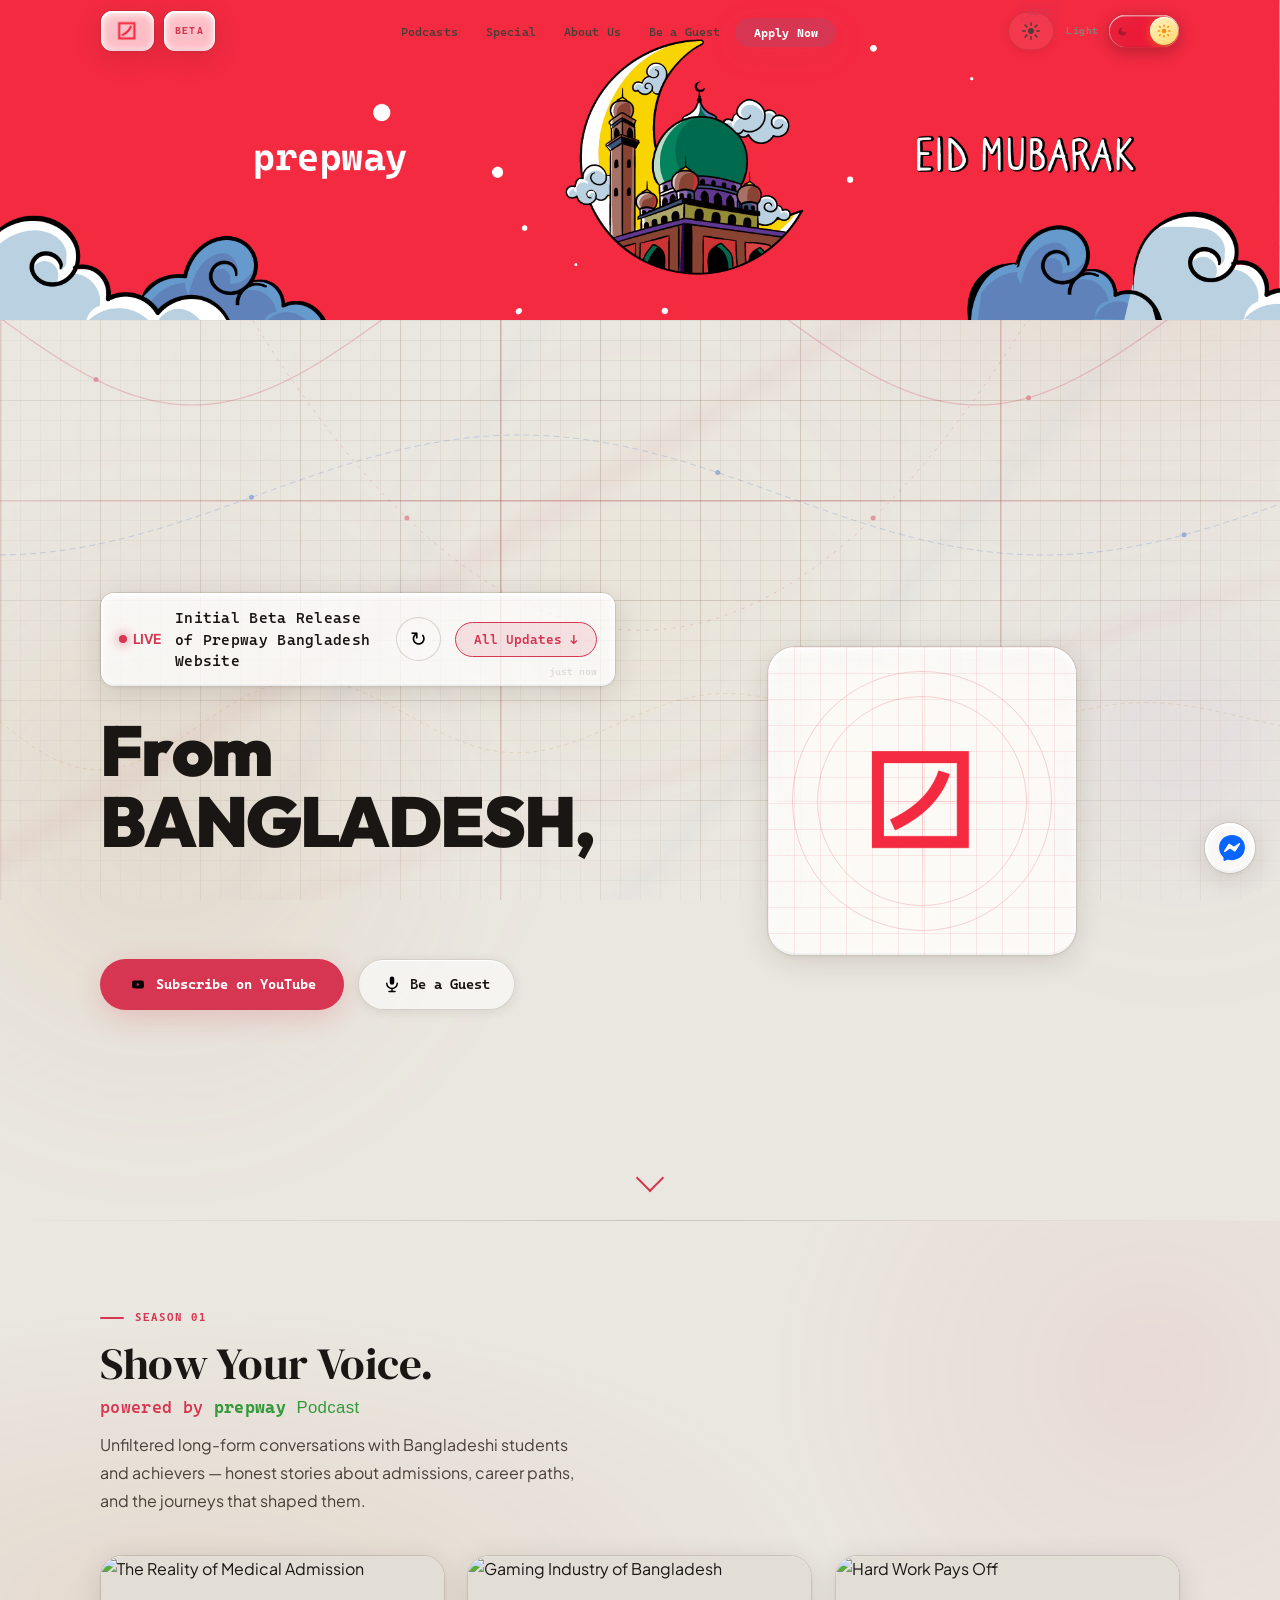
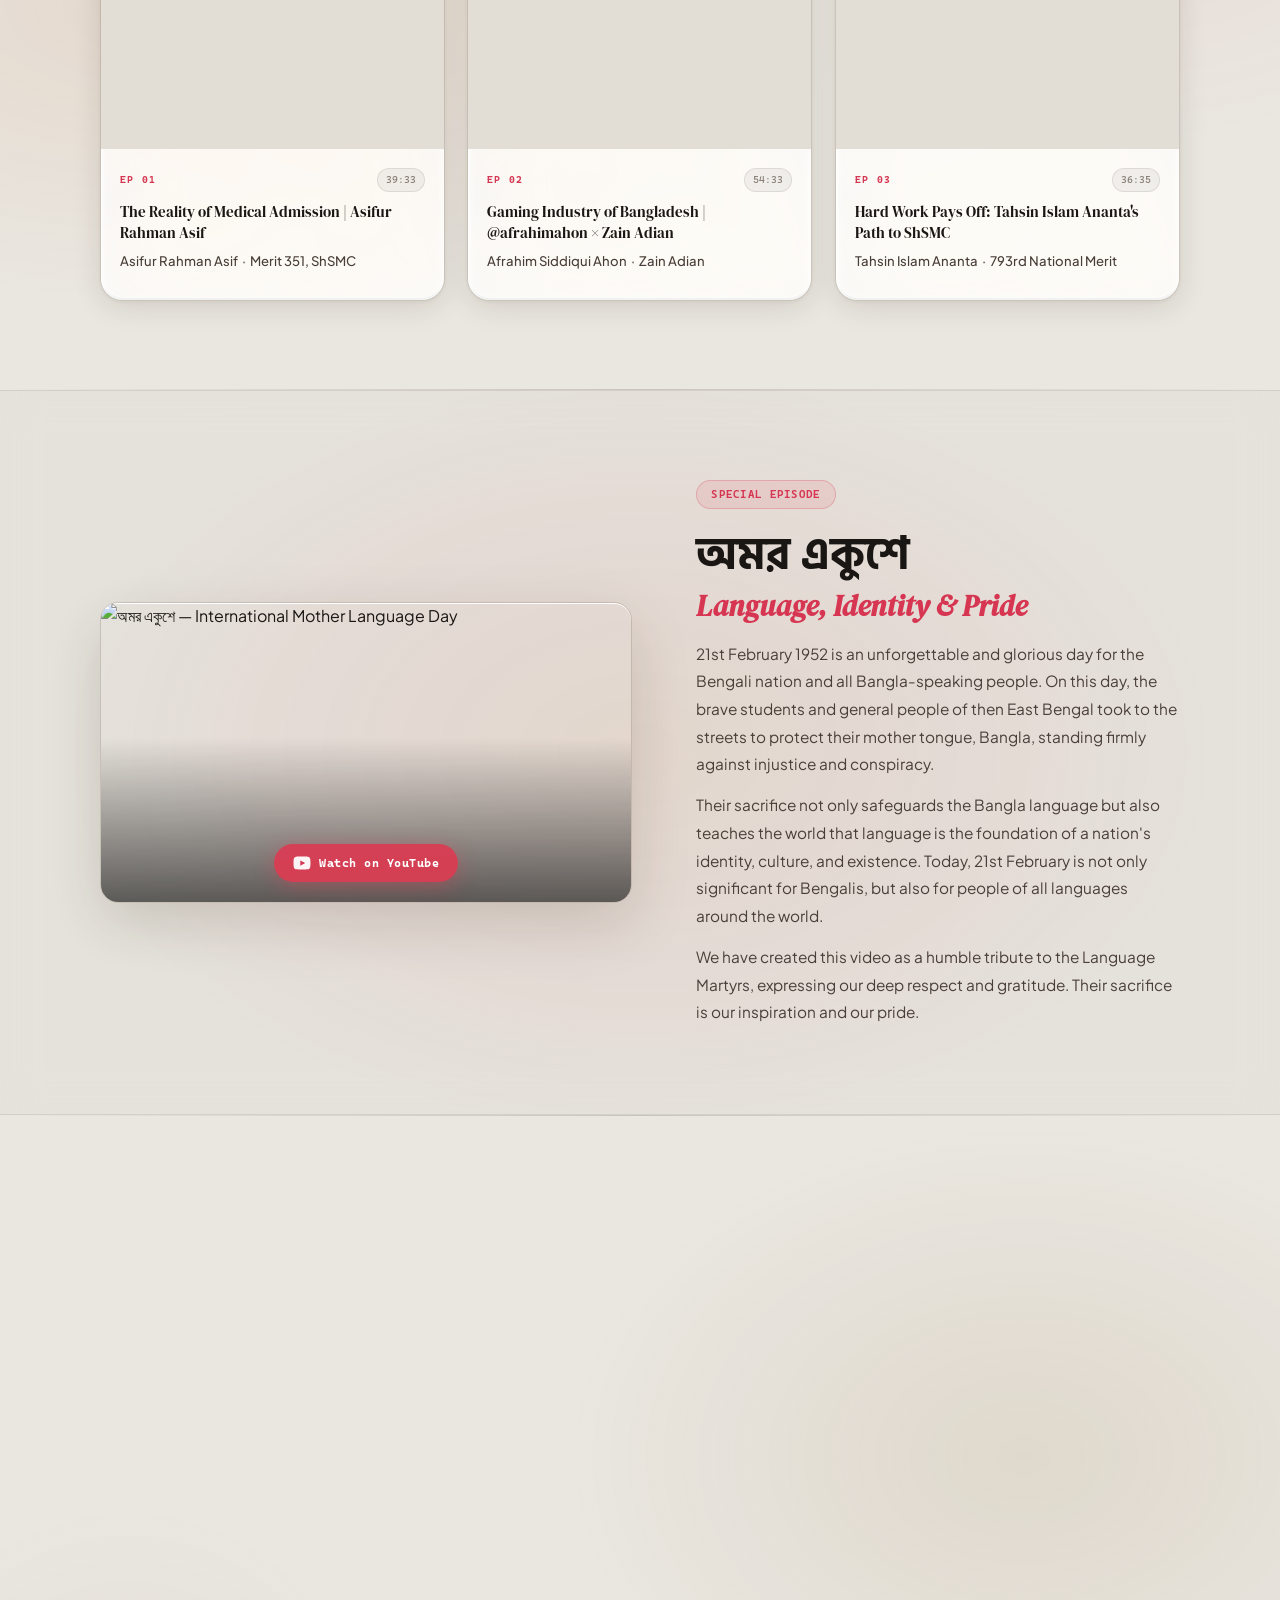
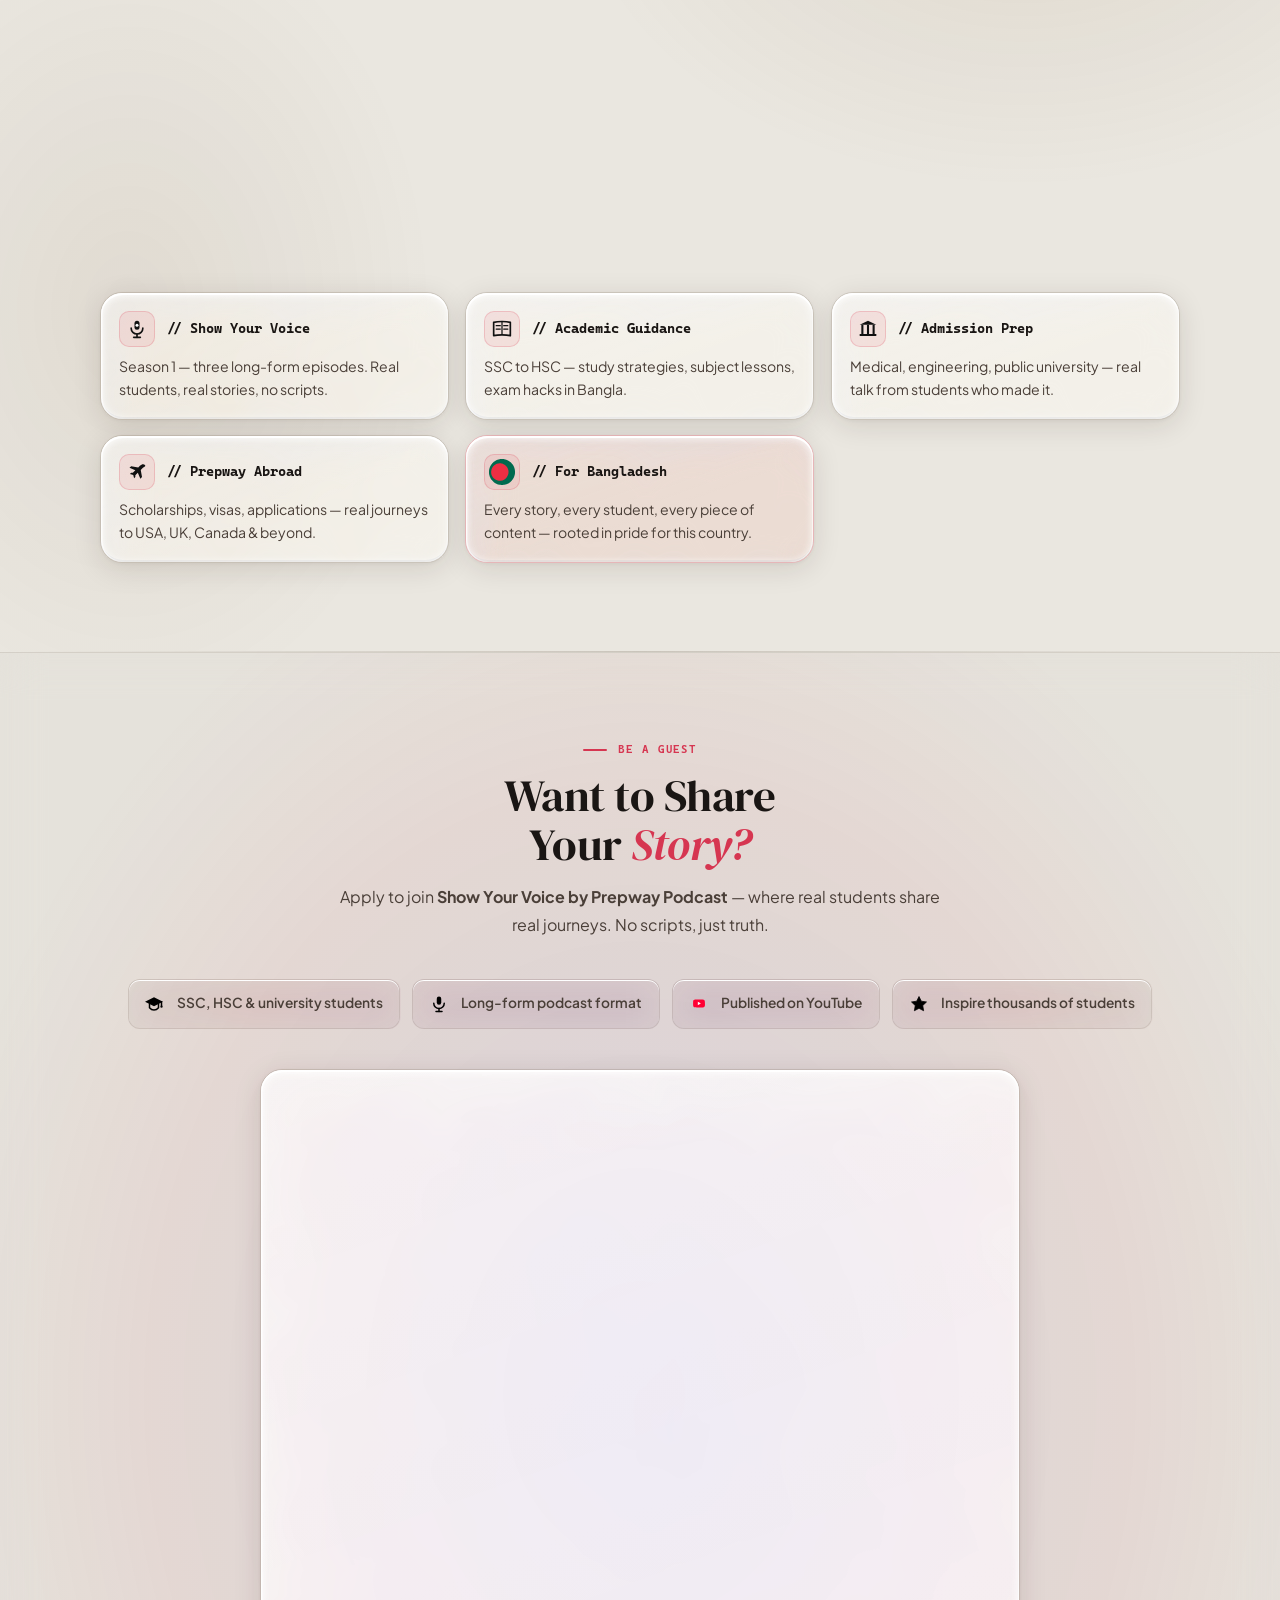
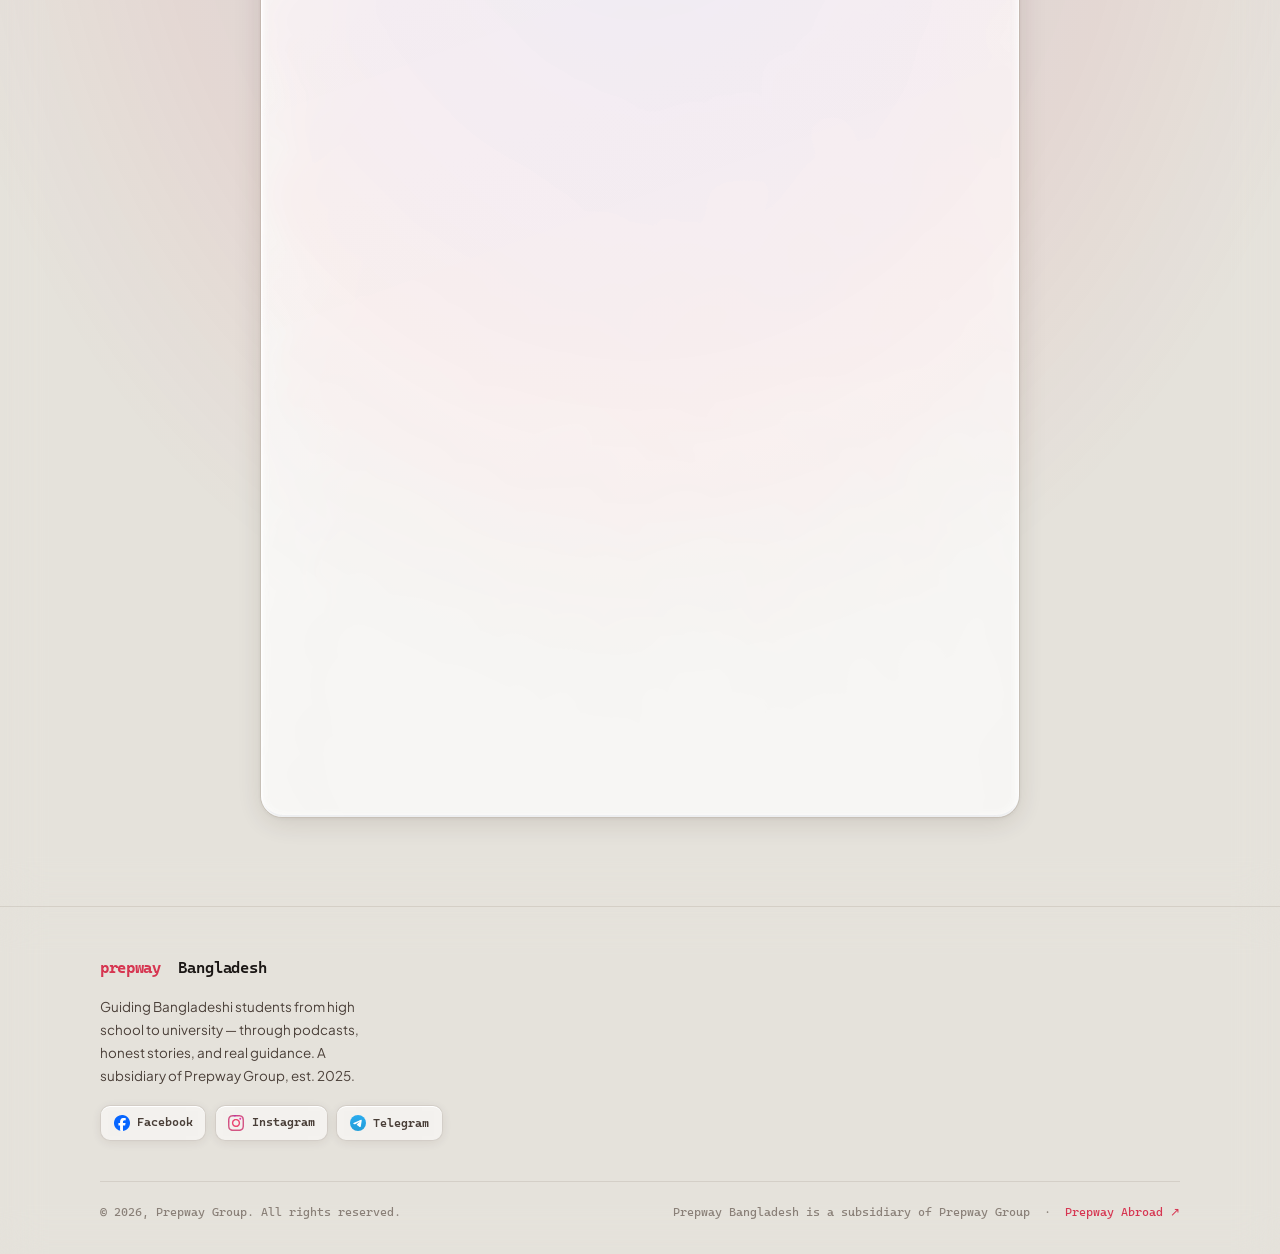
==== commit b902eee7: "EID UPDATE" ====
--- a/index.html
+++ b/index.html
@@ -2322,68 +2322,50 @@
 <!-- Math canvas for animated curves -->
 <canvas id="mathCanvas" aria-hidden="true"></canvas>
   
-<!-- ┌───────────────────────────────────────────────┐
-       EID POSTER – PASTE THE CODE BELOW HERE
-     └───────────────────────────────────────────────┘ -->
-
-  <!-- Eid poster banner – responsive version (Option 1) -->
-  <div class="eid-top-banner">
-    <div class="eid-poster"></div>
-  </div>
-
-  <style>
-    .eid-top-banner {
-      width: 100%;
-      aspect-ratio: 2 / 1;                    /* your original wide shape on desktop */
-      height: auto;
-      max-height: 85vh;                       /* never taller than ~85% of viewport height */
-      min-height: 320px;                      /* don't become ridiculously small */
-      position: relative;
-      z-index: 550;
-      overflow: hidden;
-      background: #000;                       /* fallback color if image fails */
-    }
-
-    .eid-poster {
-      width: 100%;
-      height: 100%;
-      background-image: url('/websiteArtboard.png');   /* ← CHANGE TO YOUR EXACT FILENAME */
-      background-size: cover;
-      background-position: center;
-      background-repeat: no-repeat;
-      position: absolute;
-      inset: 0;
-    }
-
-    /* Mobile phones – make it taller so important parts aren't cropped too much */
-    @media (max-width: 640px) {
-      .eid-top-banner {
-        aspect-ratio: 4 / 5;                  /* becomes portrait-ish → less side cropping */
-        max-height: 75vh;
-      }
-    }
-
-    /* Push the nav + hero down correctly without fixed pixels */
-    .eid-top-banner + * {
-      margin-top: clamp(0px, calc((100vw / 2) - 85vh), 0px);
-    }
-
-    /* Make navigation readable on top of the poster */
-    nav {
-      background: rgba(23, 23, 28, 0.78) !important;
-      backdrop-filter: blur(12px) !important;
-      -webkit-backdrop-filter: blur(12px) !important;
-    }
-
-    [data-theme="light"] nav {
-      background: rgba(234, 231, 224, 0.85) !important;
-    }
-
-    /* Remove any old conflicting padding */
-    body {
-      padding-top: 0 !important;
-    }
-  </style>
+<!-- Temporary Eid banner – optimized for 2000×500 image -->
+<div class="eid-top-banner">
+  <div class="eid-poster"></div>
+</div>
+
+<style>
+  .eid-top-banner {
+    width: 100%;
+    height: clamp(180px, 25vw, 340px);     /* shorter & more balanced: ~180–220 px mobile, ~300–340 px desktop */
+    position: relative;
+    overflow: hidden;
+    z-index: 10;
+  }
+
+  .eid-poster {
+    width: 100%;
+    height: 100%;
+    background: url('/EID.png') center / cover no-repeat;   /* ← update filename if needed */
+    background-position: center 40%;        /* slight top bias – adjust 30%–50% depending on where key elements are */
+  }
+
+  /* No forced nav background here → original transparent nav should work */
+  body {
+    padding-top: 0 !important;
+  }
+
+  /* Shift content down by banner height */
+  .eid-top-banner + * {
+    margin-top: clamp(180px, 25vw, 340px);
+  }
+
+  /* Optional subtle darkening if nav text readability is still an issue (uncomment if needed) */
+  /*
+  .eid-top-banner::after {
+    content: "";
+    position: absolute;
+    inset: 0;
+    background: linear-gradient(to bottom, rgba(0,0,0,0.12) 0%, rgba(0,0,0,0.28) 100%);
+    pointer-events: none;
+    z-index: 1;
+  }
+  */
+</style>
+  
 <!-- ══════════ NAV ══════════ -->
 <nav id="mainNav">
   <div class="nav-inner">
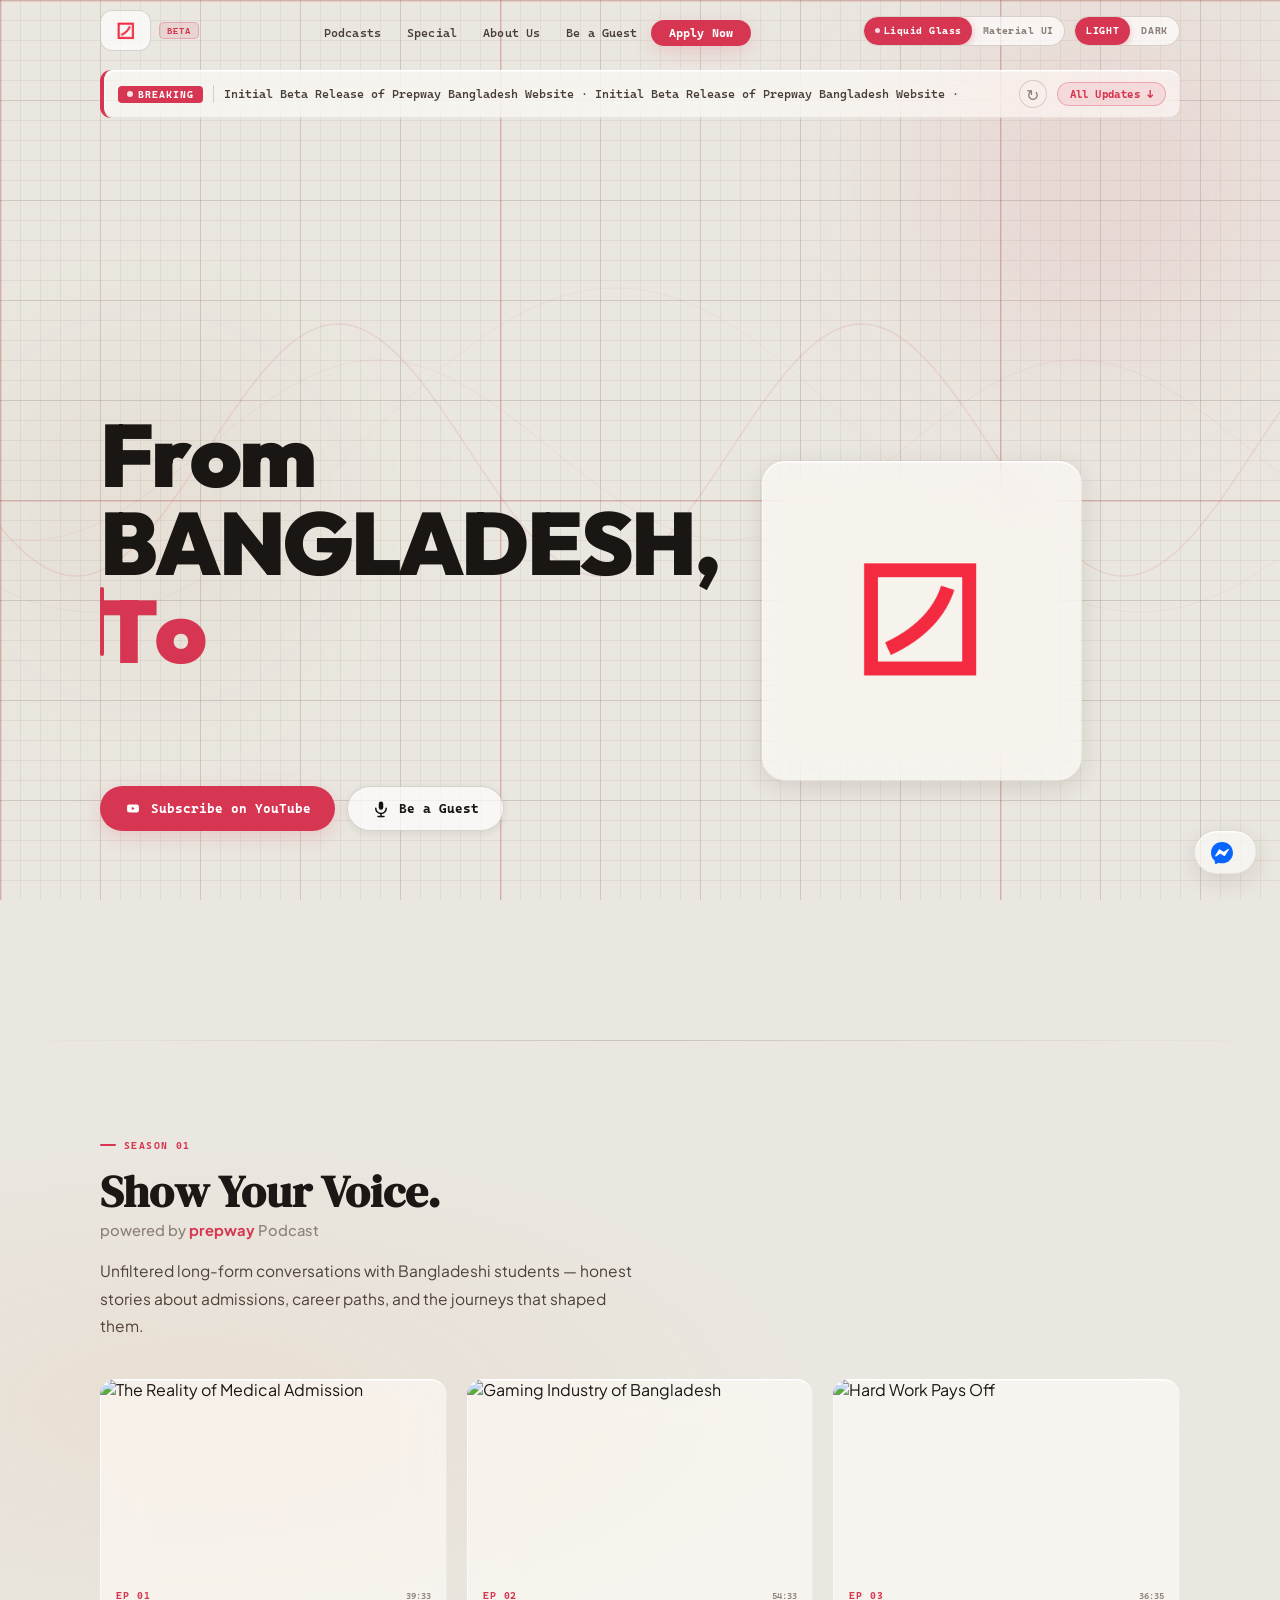
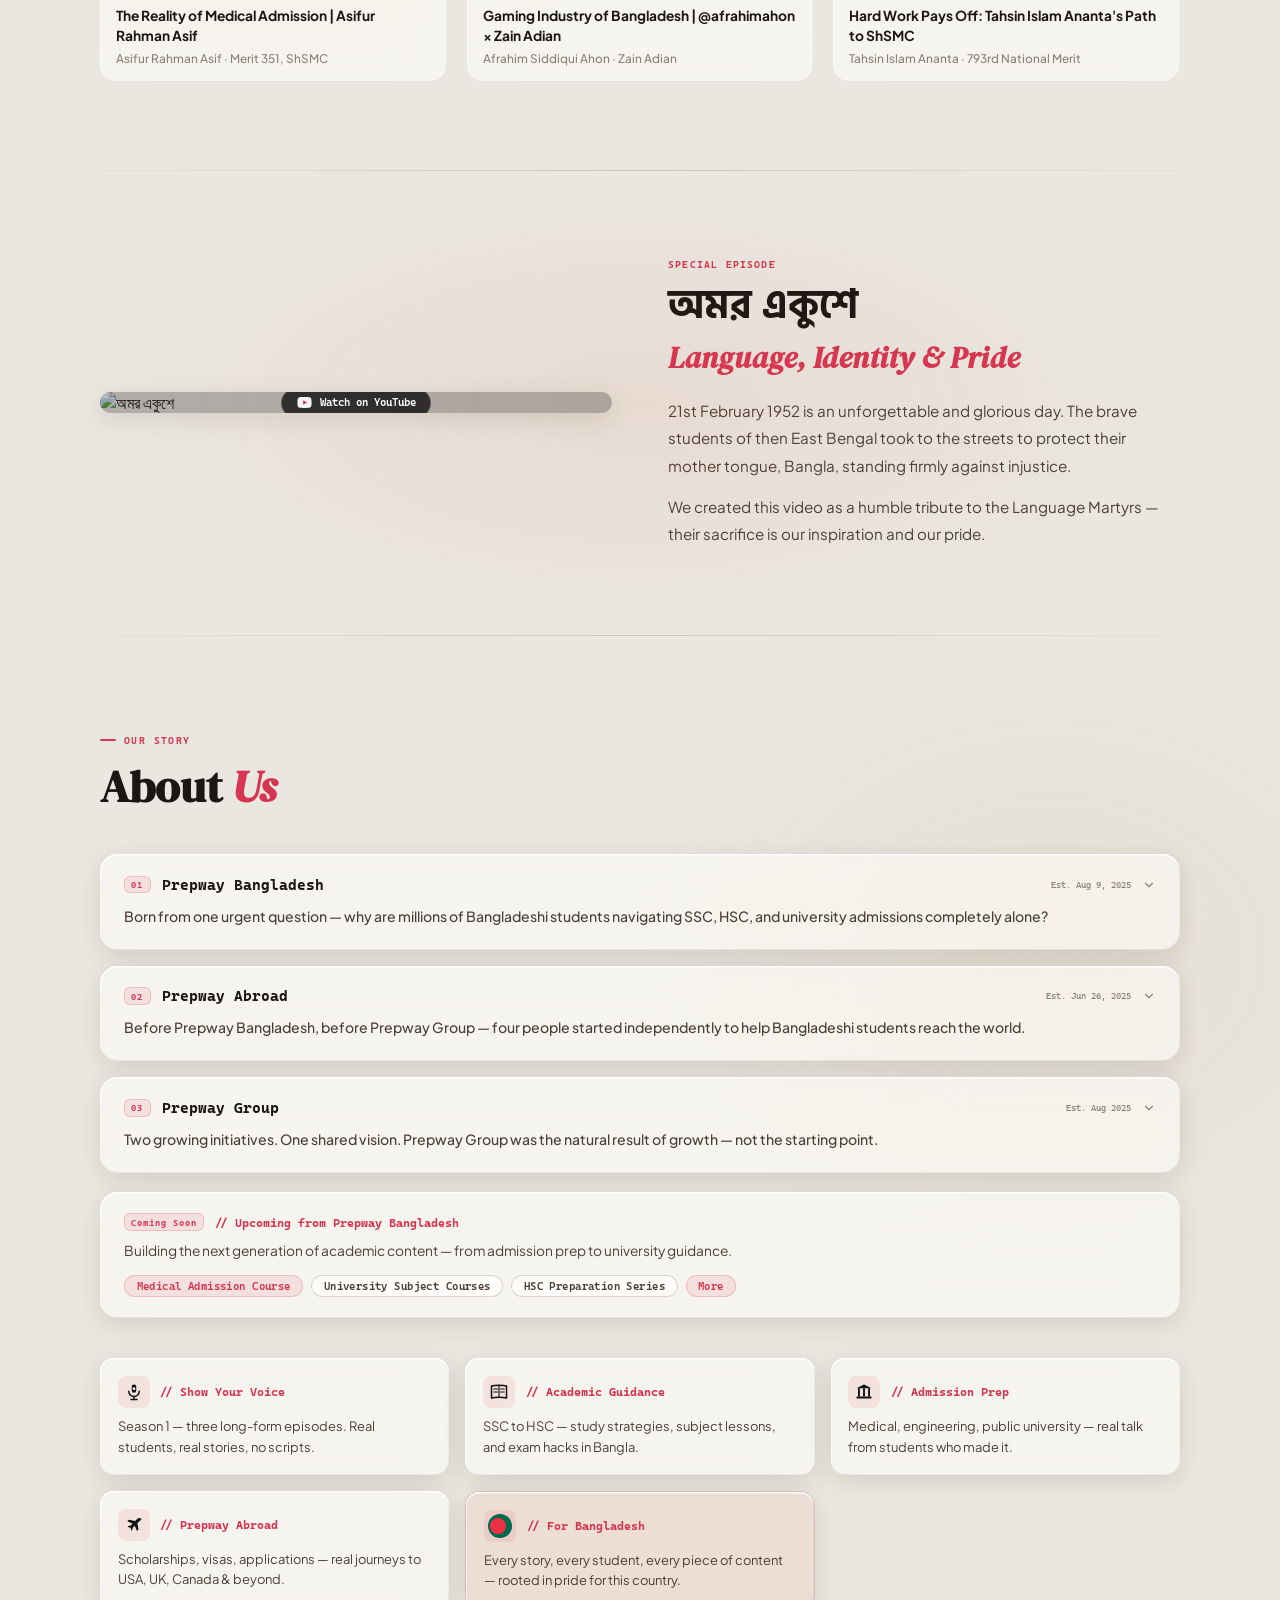
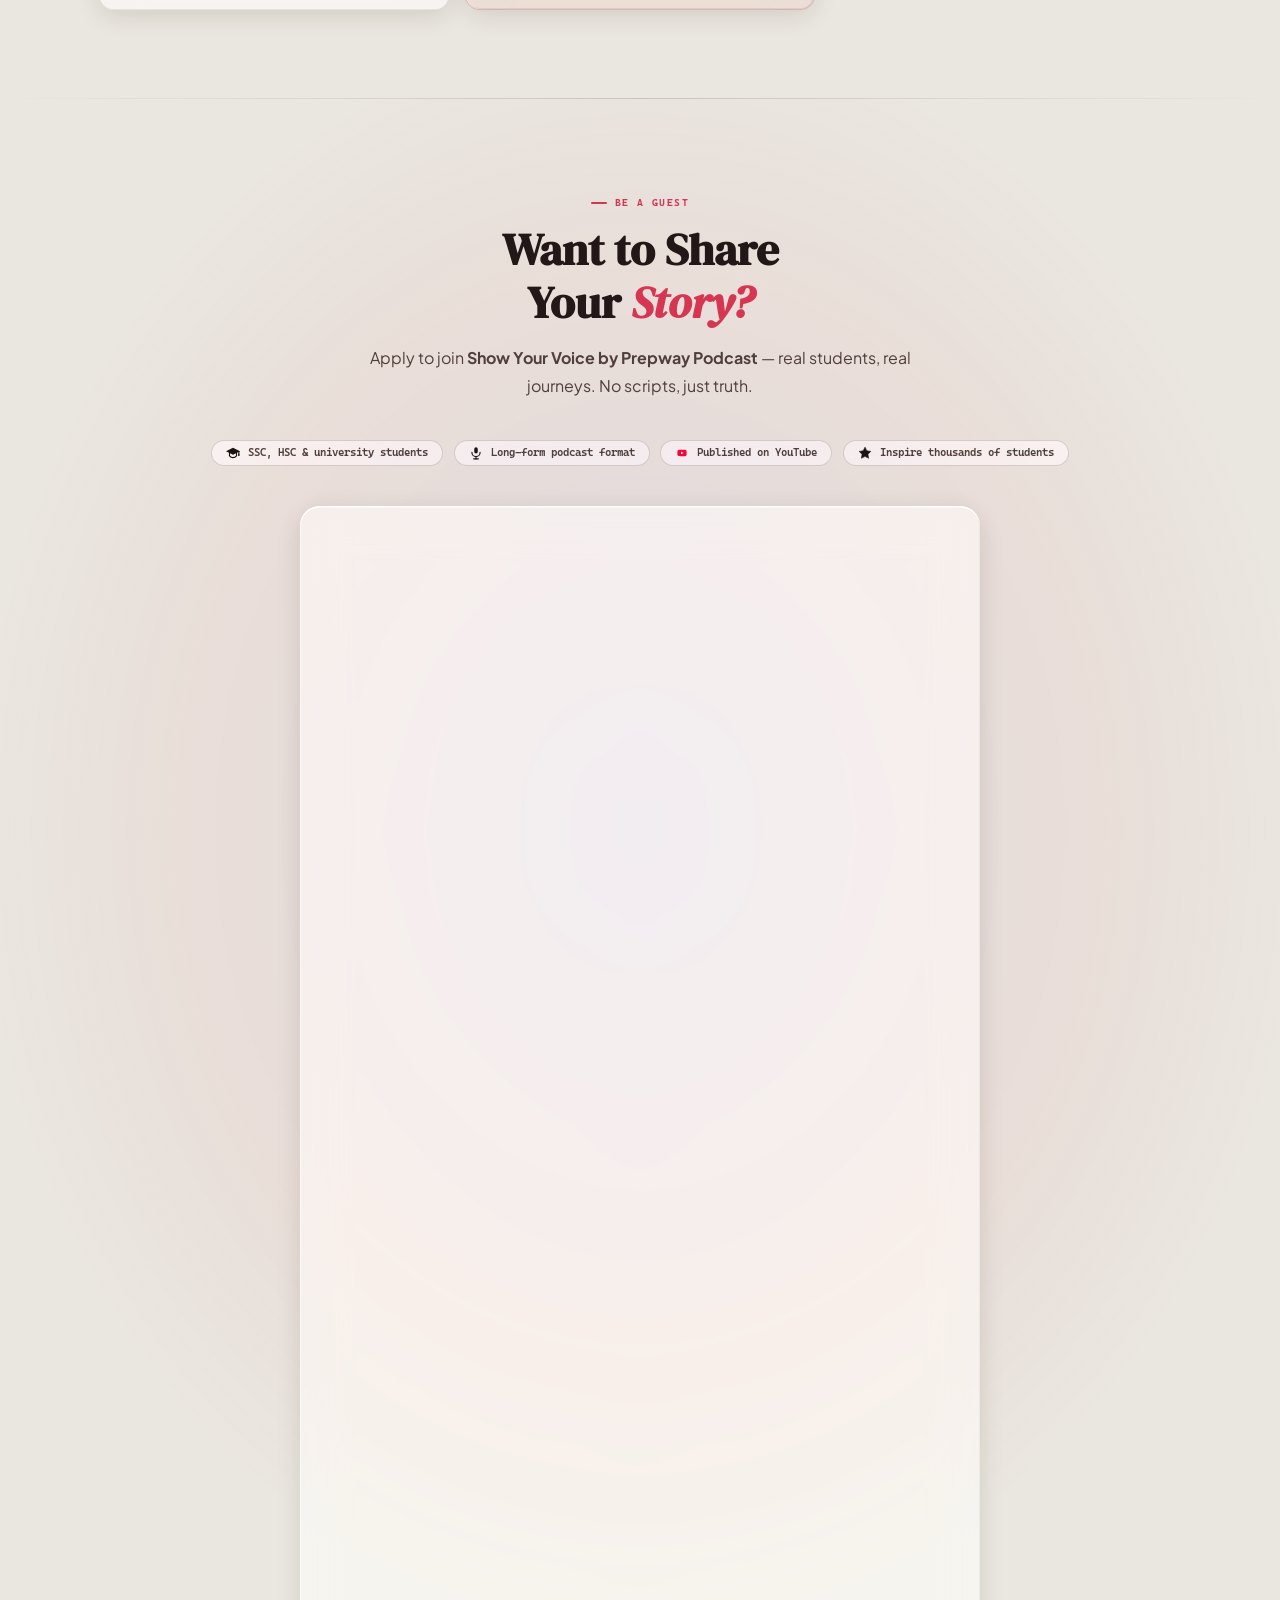
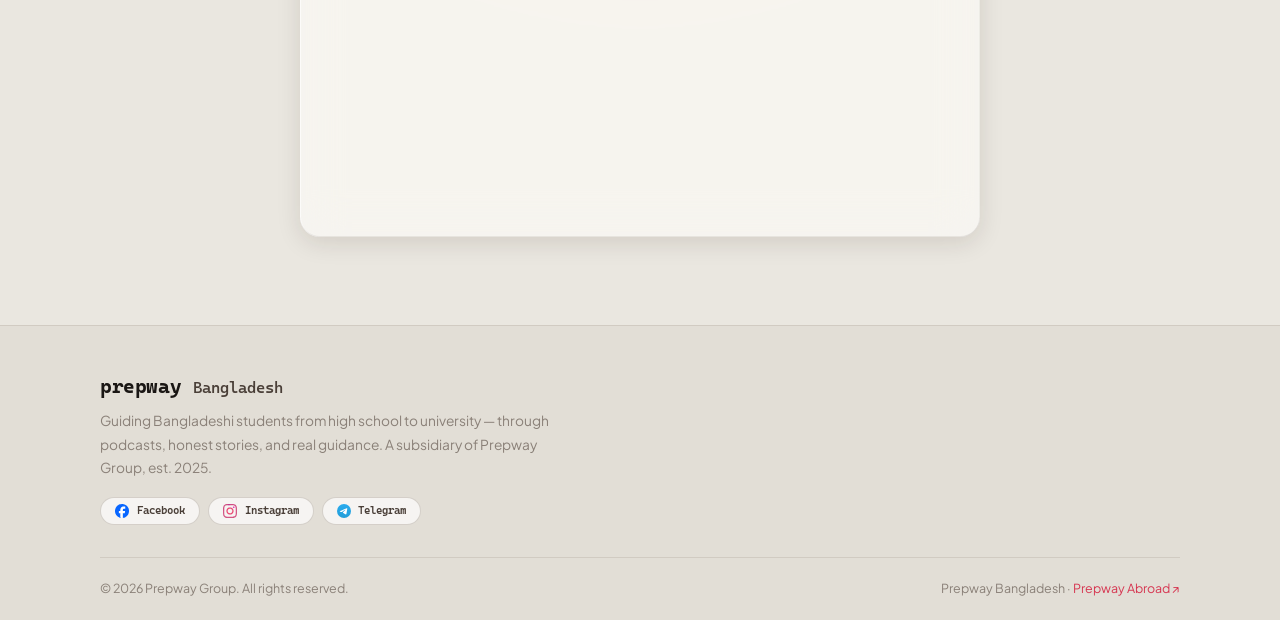
==== commit 857863a4: "NEW UPDATE" ====
--- a/index.html
+++ b/index.html
@@ -3,591 +3,430 @@
 <head>
 <meta charset="UTF-8"/>
 <meta name="viewport" content="width=device-width,initial-scale=1.0,viewport-fit=cover"/>
-
-<!-- SEO Meta Tags -->
 <title>Prepway Bangladesh</title>
 <link rel="icon" type="image/png" href="logo.png">
 <link rel="apple-touch-icon" href="logo.png">
-<meta name="description" content="Prepway Bangladesh is an ducational platform which is From Bangladesh, To Bangladesh."/>
-<meta name="keywords" content="Prepway Bangladesh, Bangladeshi student guidance, SSC preparation, HSC preparation, university admission Bangladesh, medical admission Bangladesh, Show Your Voice podcast, Prepway Podcast, student podcast Bangladesh, Prepway Group"/>
+<meta name="description" content="Prepway Bangladesh is an educational platform guiding Bangladeshi students through SSC, HSC, and university admissions — From Bangladesh, To Bangladesh."/>
+<meta name="keywords" content="Prepway Bangladesh, Bangladeshi student guidance, SSC preparation, HSC preparation, university admission Bangladesh, medical admission Bangladesh, Show Your Voice podcast, Prepway Group"/>
 <meta name="author" content="Prepway Group"/>
 <meta name="robots" content="index, follow"/>
 <link rel="canonical" href="https://prepwaybd.vercel.app/"/>
-
-<!-- Open Graph (Facebook, WhatsApp, LinkedIn) -->
 <meta property="og:type" content="website"/>
 <meta property="og:title" content="Prepway Bangladesh — From Bangladesh, To Bangladesh"/>
-<meta property="og:description" content="Prepway Bangladesh is an ducational platform which is From Bangladesh, To Bangladesh."/>
+<meta property="og:description" content="An educational platform guiding Bangladeshi students through SSC, HSC, and university admissions. Real stories. Real guidance."/>
 <meta property="og:image" content="logo.png"/>
 <meta property="og:url" content="https://prepwaybd.vercel.app/"/>
 <meta property="og:site_name" content="Prepway Bangladesh"/>
-<meta property="og:locale" content="en_US"/>
-
-<!-- Twitter Card -->
 <meta name="twitter:card" content="summary_large_image"/>
 <meta name="twitter:title" content="Prepway Bangladesh — From Bangladesh, To Bangladesh"/>
-<meta name="twitter:description" content="Prepway Bangladesh is an ducational platform which is From Bangladesh, To Bangladesh."/>
+<meta name="twitter:description" content="A podcast platform guiding Bangladeshi students. Watch Show Your Voice — Season 01."/>
 <meta name="twitter:image" content="logo.png"/>
-
-<!-- Theme color for mobile browsers -->
 <meta name="theme-color" content="#17171C" media="(prefers-color-scheme: dark)"/>
-<meta name="theme-color" content="#EDEAE4" media="(prefers-color-scheme: light)"/>
-
-<!--
-  FONT ROLES
-  ─────────────────────────────────────
-  Outfit         → Hero headlines (display, impact)
-  DM Serif Display → Section headings (editorial serif)
-  Plus Jakarta Sans → Body copy, descriptions, paragraphs
-  Cascadia Code  → Labels, tags, nav, eyebrows, stats, code, mono feel
-  Hind Siliguri  → Bengali script (অমর একুশে)
-  ─────────────────────────────────────
--->
+<meta name="theme-color" content="#EAE7E0" media="(prefers-color-scheme: light)"/>
 <link rel="preconnect" href="https://fonts.googleapis.com">
 <link rel="preconnect" href="https://fonts.gstatic.com" crossorigin>
 <link href="https://fonts.googleapis.com/css2?family=Cascadia+Code:ital,wght@0,200..700;1,200..700&family=DM+Serif+Display:ital@0;1&family=Hind+Siliguri:wght@400;500;600;700&family=Outfit:wght@300..900&family=Plus+Jakarta+Sans:wght@300..800&display=swap" rel="stylesheet">
-
-<!-- SVG Liquid Glass Distortion Filter -->
-<svg style="display:none" aria-hidden="true">
-  <filter id="glass-distortion">
-    <feTurbulence type="turbulence" baseFrequency="0.008" numOctaves="2" result="noise"/>
-    <feDisplacementMap in="SourceGraphic" in2="noise" scale="77"/>
-  </filter>
-</svg>
-
 <style>
-/* ══════════════════════════════════════════
-   DESIGN TOKENS — Softened brand + liquid glass palette
-══════════════════════════════════════════ */
-:root{
-  --brand:       #D63651;
-  --brand-glow:  rgba(214,54,81,0.30);
-  --brand-soft:  rgba(214,54,81,0.10);
-  --brand-mid:   rgba(214,54,81,0.20);
-
-  /* DARK — warm grey, frosted glass feel */
-  --bg:          #17171C;
-  --bg-s:        #1F1F26;
-  --bg-card:     rgba(255,255,255,0.042);
-  --text:        #EEE8DF;
-  --text-2:      #B8B2A8;
-  --text-3:      #6E6B66;
-  --border:      rgba(255,255,255,0.08);
-  --border-2:    rgba(255,255,255,0.15);
-  --shine:       rgba(255,255,255,0.10);
-  --shine-2:     rgba(255,255,255,0.05);
-  --nav-bg:      transparent;
-  --gc-bg:       rgba(255,255,255,0.055);
-  --gc-hl:       rgba(255,255,255,0.55);
-  --input-bg:    rgba(255,255,255,0.07);
-
-  /* Liquid glass specular layers */
-  --liq-top:     rgba(255,255,255,0.18);
-  --liq-side:    rgba(255,255,255,0.06);
-  --liq-bot:     rgba(0,0,0,0.18);
-  --liq-rim:     rgba(255,255,255,0.22);
-
-  --R-sm:  0 2px 12px rgba(0,0,0,0.35);
-  --R-md:  0 8px 32px  rgba(0,0,0,0.45);
-  --R-lg:  0 20px 60px rgba(0,0,0,0.55);
-  --R-br:  0 8px 28px  rgba(214,54,81,0.24);
-  --R-glass: 0 8px 32px rgba(0,0,0,0.3),
-             inset 0 1px 0 rgba(255,255,255,0.18),
-             inset 0 -1px 0 rgba(0,0,0,0.12),
-             inset 1px 0 0 rgba(255,255,255,0.08),
-             inset -1px 0 0 rgba(0,0,0,0.08);
-}
-[data-theme="light"]{
-  /* Warm parchment — graph + history + podcast + commitment mixed */
-  --bg:       #EAE7E0;  /* warm paper, not cold blue */
+/* ════════════════════════════════════════════
+   DESIGN TOKENS
+════════════════════════════════════════════ */
+:root {
+  --brand:     #D63651;
+  --brand-g:   rgba(214,54,81,.28);
+  --brand-s:   rgba(214,54,81,.10);
+  --brand-m:   rgba(214,54,81,.20);
+
+  /* Dark theme */
+  --bg:        #17171C;
+  --bg-s:      #1F1F26;
+  --bg-card:   rgba(255,255,255,.05);
+  --text:      #EEE8DF;
+  --text-2:    #B8B2A8;
+  --text-3:    #6E6B66;
+  --border:    rgba(255,255,255,.08);
+  --border-2:  rgba(255,255,255,.14);
+  --gc-bg:     rgba(255,255,255,.065);
+  --nav-solid: rgba(23,23,28,.92);
+
+  /* Glass */
+  --g-blur:  blur(22px) saturate(180%);
+  --g-tint:  rgba(255,255,255,.065);
+  --g-shad:  0 8px 32px rgba(0,0,0,.32),
+             inset 0 1.5px 0 rgba(255,255,255,.18),
+             inset 0 -1px 0 rgba(0,0,0,.14),
+             inset 1px 0 0 rgba(255,255,255,.07),
+             inset -1px 0 0 rgba(0,0,0,.07);
+  --sh-sm:   0 2px 8px rgba(0,0,0,.28);
+  --sh-md:   0 6px 24px rgba(0,0,0,.38);
+  --sh-br:   0 6px 20px rgba(214,54,81,.28);
+
+  /* Material surface (lite mode) */
+  --md-s1:   #242429;
+  --md-s2:   #2C2C34;
+  --md-d1:   0 1px 3px rgba(0,0,0,.35),0 1px 2px rgba(0,0,0,.24);
+  --md-d2:   0 3px 6px rgba(0,0,0,.30),0 3px 6px rgba(0,0,0,.22);
+  --md-d4:   0 10px 20px rgba(0,0,0,.25),0 6px 6px rgba(0,0,0,.22);
+}
+[data-theme="light"] {
+  --bg:       #EAE7E0;
   --bg-s:     #E2DED6;
-  --bg-card:  rgba(255,255,255,0.72);
+  --bg-card:  rgba(255,255,255,.72);
   --text:     #1A1614;
   --text-2:   #4A3F38;
   --text-3:   #8A8078;
-  --border:   rgba(60,40,20,0.10);
-  --border-2: rgba(60,40,20,0.18);
-  --shine:    rgba(255,255,255,0.98);
-  --shine-2:  rgba(255,255,255,0.65);
-  --nav-bg:   transparent;
-  --gc-bg:    rgba(255,255,255,0.70);
-  --gc-hl:    rgba(255,255,255,0.99);
-  --input-bg: rgba(255,255,255,0.80);
-
-  /* Boosted specular — glass pops on light bg */
-  --liq-top:  rgba(255,255,255,0.98);
-  --liq-side: rgba(255,255,255,0.55);
-  --liq-bot:  rgba(30,60,100,0.08);
-  --liq-rim:  rgba(255,255,255,0.95);
-
-  --R-sm:  0 2px 12px rgba(40,25,10,0.09);
-  --R-md:  0 8px 32px  rgba(40,25,10,0.12);
-  --R-lg:  0 20px 60px rgba(40,25,10,0.15);
-  --R-br:  0 8px 28px  rgba(214,54,81,0.20);
-  /* Deep Vadik-style multi-inset — glass pops visibly on light bg */
-  --R-glass:
-    0 6px 28px rgba(40,25,10,0.12),
-    0 1px 4px rgba(40,25,10,0.05),
-    inset 0 1.5px 0 rgba(255,255,255,0.98),
-    inset 0 -1px 0 rgba(40,25,10,0.06),
-    inset 1.5px 0 0 rgba(255,255,255,0.70),
-    inset -1.5px 0 0 rgba(30,60,100,0.04),
-    inset 0 2px 8px rgba(255,255,255,0.45);
-}
-
-/* ══════════════════════════════════════════
-   BASE
-══════════════════════════════════════════ */
+  --border:   rgba(60,40,20,.10);
+  --border-2: rgba(60,40,20,.18);
+  --gc-bg:    rgba(255,255,255,.68);
+  --nav-solid:rgba(234,231,224,.95);
+
+  --g-tint: rgba(255,255,255,.55);
+  --g-shad: 0 6px 24px rgba(40,25,10,.12),
+            inset 0 1.5px 0 rgba(255,255,255,.96),
+            inset 0 -1px 0 rgba(40,25,10,.07),
+            inset 1px 0 0 rgba(255,255,255,.60),
+            inset -1px 0 0 rgba(40,25,10,.04);
+  --sh-sm:  0 2px 8px rgba(40,25,10,.09);
+  --sh-md:  0 6px 24px rgba(40,25,10,.12);
+  --sh-br:  0 6px 20px rgba(214,54,81,.18);
+
+  --md-s1: rgba(255,255,255,.88);
+  --md-s2: rgba(255,255,255,.72);
+  --md-d1: 0 1px 3px rgba(40,25,10,.14),0 1px 2px rgba(40,25,10,.10);
+  --md-d2: 0 3px 6px rgba(40,25,10,.12),0 3px 6px rgba(40,25,10,.08);
+  --md-d4: 0 10px 20px rgba(40,25,10,.10),0 6px 6px rgba(40,25,10,.08);
+}
+
+/* ════════════════════════════════════════════
+   RESET
+════════════════════════════════════════════ */
 *,*::before,*::after{box-sizing:border-box;margin:0;padding:0}
-html{scroll-behavior:smooth;-webkit-text-size-adjust:100%}
-body{
-  font-family:"Plus Jakarta Sans",sans-serif;
-  font-weight:400;line-height:1.65;
-  background:var(--bg);color:var(--text);
-  overflow-x:hidden;transition:background .4s,color .4s;
-}
+html{scroll-behavior:smooth}
+body{font-family:"Plus Jakarta Sans",sans-serif;background:var(--bg);color:var(--text);min-height:100vh;overflow-x:hidden;transition:background .35s,color .35s}
 a{text-decoration:none;color:inherit}
-img{display:block;max-width:100%}
-strong{font-weight:700;}
-
-/* ══════════════════════════════════════════
-   SCIENTIFIC MATH GRAPH BACKGROUND
-   Inspired by graph-paper notebooks, physics textbooks
-   and coordinate planes — fine grid + axes + curve traces
-══════════════════════════════════════════ */
-
-/* Layer 1 — base fine grid (1px every 20px, like millimetre paper) */
+button{cursor:pointer;font-family:inherit;border:none;background:none}
+img{max-width:100%;height:auto;display:block}
+
+/* ════════════════════════════════════════════
+   GLASS SYSTEM
+════════════════════════════════════════════ */
+.glass{position:relative;isolation:isolate}
+.g-f{position:absolute;inset:0;z-index:1;border-radius:inherit;backdrop-filter:var(--g-blur);-webkit-backdrop-filter:var(--g-blur)}
+.g-o{position:absolute;inset:0;z-index:2;border-radius:inherit;background:var(--g-tint)}
+.g-s{position:absolute;inset:0;z-index:3;border-radius:inherit;box-shadow:var(--g-shad);pointer-events:none}
+.g-c{position:relative;z-index:4}
+[data-theme="dark"] .icon-mono{filter:invert(1) brightness(2)}
+
+/* ════════════════════════════════════════════
+   LAYOUT
+════════════════════════════════════════════ */
+.container{max-width:1160px;margin:0 auto;padding:0 2.5rem}
+.section{padding:5.5rem 0;position:relative;z-index:1}
+.divider{height:1px;background:linear-gradient(90deg,transparent,var(--border-2),transparent);position:relative;z-index:1}
+
+/* ════════════════════════════════════════════
+   RICH BACKGROUND
+════════════════════════════════════════════ */
 .graph-bg{
   position:fixed;inset:0;z-index:0;pointer-events:none;
-
-  /* Dark mode: classic dark graph paper */
   background-image:
-    /* minor grid — 20px spacing */
-    linear-gradient(var(--border) 1px, transparent 1px),
-    linear-gradient(90deg, var(--border) 1px, transparent 1px),
-    /* major grid — 100px = 5 squares */
-    linear-gradient(rgba(214,54,81,0.09) 1px, transparent 1px),
-    linear-gradient(90deg, rgba(214,54,81,0.09) 1px, transparent 1px),
-    /* 500px super-major — "axis" feel */
-    linear-gradient(rgba(214,54,81,0.15) 2px, transparent 2px),
-    linear-gradient(90deg, rgba(214,54,81,0.15) 2px, transparent 2px);
-  background-size:
-    20px 20px, 20px 20px,
-    100px 100px, 100px 100px,
-    500px 500px, 500px 500px;
-  animation: gridDrift 80s linear infinite;
-}
-[data-theme="light"] .graph-bg{
-  /* Warm parchment graph — sepia ink on paper */
+    linear-gradient(rgba(100,70,40,.07) 1px,transparent 1px),
+    linear-gradient(90deg,rgba(100,70,40,.07) 1px,transparent 1px),
+    linear-gradient(rgba(100,70,40,.13) 1px,transparent 1px),
+    linear-gradient(90deg,rgba(100,70,40,.13) 1px,transparent 1px),
+    linear-gradient(rgba(214,54,81,.15) 2px,transparent 2px),
+    linear-gradient(90deg,rgba(214,54,81,.15) 2px,transparent 2px);
+  background-size:20px 20px,20px 20px,100px 100px,100px 100px,500px 500px,500px 500px;
+}
+[data-theme="dark"] .graph-bg{
   background-image:
-    linear-gradient(rgba(100,70,40,0.07) 1px, transparent 1px),
-    linear-gradient(90deg, rgba(100,70,40,0.07) 1px, transparent 1px),
-    linear-gradient(rgba(100,70,40,0.13) 1px, transparent 1px),
-    linear-gradient(90deg, rgba(100,70,40,0.13) 1px, transparent 1px),
-    linear-gradient(rgba(214,54,81,0.18) 2px, transparent 2px),
-    linear-gradient(90deg, rgba(214,54,81,0.18) 2px, transparent 2px);
-  background-size:
-    20px 20px, 20px 20px,
-    100px 100px, 100px 100px,
-    500px 500px, 500px 500px;
-}
-@keyframes gridDrift{
-  from{background-position:0 0,0 0,0 0,0 0,0 0,0 0}
-  to{background-position:20px 20px,20px 20px,100px 100px,100px 100px,500px 500px,500px 500px}
-}
-/* Vignette — fades grid at edges */
-.graph-bg::after{
-  content:'';position:absolute;inset:0;
-  background:radial-gradient(ellipse 90% 85% at 50% 50%,transparent 20%,var(--bg) 100%);
-}
-
-/* Layer 2 — SVG sinusoidal curve traces, drawn by JS canvas */
-#mathCanvas{
-  position:fixed;inset:0;width:100%;height:100%;
-  z-index:0;pointer-events:none;opacity:.35;
-  transition:opacity .4s;
-}
-[data-theme="light"] #mathCanvas{opacity:.55;}
-
-/* Layer 3 — diagonal "function graph" lines (y = mx style) */
-.graph-lines{
-  position:fixed;inset:0;z-index:0;pointer-events:none;overflow:hidden;
-}
-.graph-lines::before,.graph-lines::after{
-  content:'';position:absolute;
-  bottom:-30%;left:-10%;width:140%;height:140%;
-}
-.graph-lines::before{
-  background:
-    linear-gradient(148deg,transparent 42%,rgba(214,54,81,0.045) 43.2%,transparent 44.4%),
-    linear-gradient(132deg,transparent 55%,rgba(100,140,214,0.03) 56.2%,transparent 57.4%);
-  animation:diagFloat 14s ease-in-out infinite alternate;
-}
-.graph-lines::after{
-  background:
-    linear-gradient(162deg,transparent 60%,rgba(214,54,81,0.025) 61%,transparent 62%),
-    linear-gradient(118deg,transparent 35%,rgba(100,140,214,0.025) 36%,transparent 37%);
-  animation:diagFloat2 18s ease-in-out infinite alternate;
-}
-@keyframes diagFloat{
-  0%{transform:translateX(-3%) skewY(.3deg)}
-  100%{transform:translateX(3%) skewY(-.3deg)}
-}
-@keyframes diagFloat2{
-  0%{transform:translateX(2%) rotate(.2deg)}
-  100%{transform:translateX(-2%) rotate(-.2deg)}
-}
-
-/* Layer 4 — colour orbs (breathing ambient light, physics of light scattering) */
-.glo{position:fixed;z-index:0;pointer-events:none;border-radius:50%;will-change:transform;}
-.glo-1{
-  width:800px;height:800px;
-  background:radial-gradient(circle,rgba(214,54,81,0.14) 0%,rgba(214,54,81,0.04) 45%,transparent 70%);
-  top:-320px;right:-260px;
-  filter:blur(90px);
-  animation:gloat1 18s ease-in-out infinite alternate;
-}
-.glo-2{
-  width:600px;height:600px;
-  background:radial-gradient(circle,rgba(60,110,200,0.10) 0%,rgba(60,110,200,0.03) 50%,transparent 70%);
-  bottom:-220px;left:-140px;
-  filter:blur(80px);
-  animation:gloat2 24s ease-in-out infinite alternate;
-}
-.glo-3{
-  position:fixed;z-index:0;pointer-events:none;border-radius:50%;
-  width:500px;height:500px;
-  background:radial-gradient(circle,rgba(255,200,50,0.04) 0%,transparent 70%);
-  top:40%;left:30%;
-  filter:blur(70px);
-  animation:gloat3 12s ease-in-out infinite alternate;
-}
-/* Light mode orbs — more visible, blue-tinted academic feel */
-[data-theme="light"] .glo-1{
-  /* Warm red — podcast/passion */
-  background:radial-gradient(circle,rgba(214,54,81,0.14) 0%,rgba(200,100,50,0.06) 45%,transparent 70%);
-}
-/* Dreamy violet orb for light mode — commitment section feel */
-.glo-4{
-  position:fixed;z-index:0;pointer-events:none;border-radius:50%;
-  width:400px;height:400px;
-  top:60%;right:-100px;
-  filter:blur(80px);
-  animation:gloat2 15s ease-in-out infinite alternate;
-  display:none;
-}
-[data-theme="light"] .glo-4{
-  display:block;
-  background:radial-gradient(circle,rgba(120,60,180,0.08) 0%,transparent 70%);
-}
-[data-theme="light"] .glo-2{
-  /* Warm amber — history/sepia */
-  background:radial-gradient(circle,rgba(160,100,40,0.12) 0%,rgba(180,120,50,0.05) 50%,transparent 70%);
-}
-
-@keyframes gloat1{
-  0%  {transform:translate(0,0) scale(1);}
-  33% {transform:translate(-25px,35px) scale(1.03);}
-  66% {transform:translate(-45px,15px) scale(0.98);}
-  100%{transform:translate(-20px,55px) scale(1.05);}
-}
-@keyframes gloat2{
-  0%  {transform:translate(0,0);}
-  50% {transform:translate(40px,-25px);}
-  100%{transform:translate(25px,-45px);}
-}
-@keyframes gloat3{
-  0%  {opacity:.5;transform:translate(0,0) scale(1);}
-  100%{opacity:.9;transform:translate(15px,-20px) scale(1.06);}
-}
-
-/* ══════════════════════════════════════════
-   LIQUID GLASS SYSTEM — Deep multi-layer frosted
-   Apple-style: blur + saturation + distortion +
-   specular top rim + inner shadow + side catches
-══════════════════════════════════════════ */
-.glass,.glass-form{
-  position:relative;overflow:hidden;
-  /* Rim border — the "edge of glass" effect */
-  border:1px solid var(--border-2);
-  /* Multi-layer shadow: outer depth + inner light rim */
-  box-shadow:var(--R-glass);
-}
-.glass    {border-radius:22px;}
-.glass-form{border-radius:24px;}
-
-/* Layer 1 — blur + distortion filter (the actual frosted glass) */
-.g-f{
-  position:absolute;inset:0;border-radius:inherit;z-index:1;
-  backdrop-filter:blur(28px) saturate(180%) brightness(1.04);
-  -webkit-backdrop-filter:blur(28px) saturate(180%) brightness(1.04);
-  filter:url(#glass-distortion) saturate(110%);
-}
-/* Layer 2 — tinted glass fill (colour of the glass material) */
-.g-o{
-  position:absolute;inset:0;border-radius:inherit;z-index:2;
-  background:var(--gc-bg);
-}
-/* Layer 3 — specular highlights: bright top rim, faint side catches */
-.g-s{
-  position:absolute;inset:0;border-radius:inherit;z-index:3;
-  /* Top highlight (strongest), right/left side catches, bottom shadow */
-  box-shadow:
-    inset 0  2px  0   var(--liq-rim),   /* bright top rim */
-    inset 0  1px  8px var(--liq-top),   /* top inner glow */
-    inset 1px 0   0   var(--liq-side),  /* left edge catch */
-    inset -1px 0  0   var(--liq-side),  /* right edge catch */
-    inset 0 -2px  0   var(--liq-bot);   /* bottom inner shadow */
-  /* Animated refraction shimmer strip */
-  background:linear-gradient(
-    160deg,
-    rgba(255,255,255,0.08) 0%,
-    rgba(255,255,255,0.02) 40%,
-    transparent 60%
-  );
-  animation:liqShimmer 8s ease-in-out infinite;
-}
-@keyframes liqShimmer{
-  0%,100%{background-position:0% 0%}
-  50%{background-position:100% 100%}
-}
-/* Content layer above all glass layers */
-.g-c{position:relative;z-index:4;}
-
-/* ── Mouse-tracking specular (JS-powered, much brighter) ── */
-.glass-shimmer .g-s,.glass-form .g-s{transition:background .08s;}
-
-/* ══════════════════════════════════════════
-   BEAUTIFUL THEME TOGGLE — pill with sun/moon
-══════════════════════════════════════════ */
-.theme-toggle-pill{
-  position:relative;
-  width:72px;height:34px;
-  border-radius:17px;
-  cursor:pointer;
-  display:flex;align-items:center;
-  flex-shrink:0;
-  overflow:hidden;
-  /* Layered liquid glass border */
-  border:1px solid var(--border-2);
-  box-shadow:
-    inset 0 1.5px 0 var(--liq-rim),
-    inset 0 -1.5px 0 var(--liq-bot),
-    inset 1px 0 0 var(--liq-side),
-    inset -1px 0 0 var(--liq-side),
-    0 4px 16px rgba(0,0,0,0.25);
-  background:transparent;
-  transition:border-color .35s;
-}
-/* Blur frost layer */
-.theme-toggle-pill::before{
-  content:'';
-  position:absolute;inset:0;border-radius:inherit;
-  backdrop-filter:blur(20px) saturate(180%);
-  -webkit-backdrop-filter:blur(20px) saturate(180%);
-  z-index:0;
-}
-/* Tinted fill */
-.theme-toggle-pill::after{
-  content:'';
-  position:absolute;inset:0;border-radius:inherit;
-  background:rgba(255,255,255,0.06);
-  z-index:1;
-  transition:background .35s;
-}
-[data-theme="light"] .theme-toggle-pill::after{
-  background:rgba(0,0,0,0.06);
-}
-.toggle-input{position:absolute;opacity:0;width:0;height:0;pointer-events:none;}
-
-/* The sliding thumb */
-.toggle-thumb-pill{
-  position:absolute;
-  z-index:4;
-  left:3px;
-  width:28px;height:28px;
-  border-radius:50%;
-  transition:transform .38s cubic-bezier(.34,1.56,.64,1),
-             background .35s;
-  /* Thumb: deep glass orb */
-  background:linear-gradient(145deg,#ffffff,#e8e4de);
-  box-shadow:
-    0 2px 8px rgba(0,0,0,0.28),
-    0 1px 2px rgba(0,0,0,0.20),
-    inset 0 1px 0 rgba(255,255,255,0.95),
-    inset 0 -1px 0 rgba(0,0,0,0.08);
-  display:flex;align-items:center;justify-content:center;
-  overflow:hidden;
-}
-/* Moon icon (dark mode = default) */
-.thumb-moon,.thumb-sun{
-  position:absolute;
-  width:14px;height:14px;
-  transition:opacity .25s,transform .3s;
-  display:block;
-}
-.thumb-moon{ opacity:1; transform:scale(1) rotate(0deg); }
-.thumb-sun { opacity:0; transform:scale(0.6) rotate(45deg); }
-
-/* When checked (light mode): slide right, show sun */
-.toggle-input:checked ~ .toggle-thumb-pill{
-  transform:translateX(38px);
-  background:linear-gradient(145deg,#FFF3C4,#FFD96E);
-  box-shadow:
-    0 2px 10px rgba(255,185,0,0.40),
-    0 1px 2px rgba(0,0,0,0.12),
-    inset 0 1px 0 rgba(255,255,255,0.90),
-    inset 0 -1px 0 rgba(180,120,0,0.12);
-}
-.toggle-input:checked ~ .toggle-thumb-pill .thumb-moon{
-  opacity:0; transform:scale(0.6) rotate(-45deg);
-}
-.toggle-input:checked ~ .toggle-thumb-pill .thumb-sun{
-  opacity:1; transform:scale(1) rotate(0deg);
-}
-
-/* Track icons — moon left, sun right (faint background guides) */
-.toggle-track-icons{
-  position:absolute;z-index:2;
-  width:100%;height:100%;
-  display:flex;align-items:center;
-  justify-content:space-between;
-  padding:0 8px;
-  pointer-events:none;
-}
-.tik{
-  width:12px;height:12px;
-  opacity:0.35;
-  transition:opacity .3s;
-  display:flex;align-items:center;justify-content:center;
-}
-/* Active track icon is brighter */
-.toggle-input:not(:checked) ~ .toggle-track-icons .tik-moon{ opacity:0.0; }
-.toggle-input:not(:checked) ~ .toggle-track-icons .tik-sun { opacity:0.45; }
-.toggle-input:checked ~ .toggle-track-icons .tik-moon{ opacity:0.45; }
-.toggle-input:checked ~ .toggle-track-icons .tik-sun { opacity:0.0; }
-
-/* Theme wrap in nav */
-.theme-wrap{
-  display:flex;align-items:center;gap:.6rem;
-}
-.theme-lbl{
-  font-family:"Cascadia Code",monospace;font-optical-sizing:auto;
-  font-weight:600;font-size:.65rem;color:var(--text-3);
-  user-select:none;letter-spacing:.04em;
-  min-width:28px;text-align:right;
-  transition:color .35s;
-}
-
-/* Mobile drawer theme row */
-.mob-theme-lbl{
-  font-family:"Plus Jakarta Sans",sans-serif;
-  font-weight:600;font-size:.88rem;color:var(--text-2);
-}
-
-/* ══════════════════════════════════════════
-   LAYOUT
-══════════════════════════════════════════ */
-.container{max-width:1160px;margin:0 auto;padding:0 2.5rem;}
-.section{padding:5.5rem 0;position:relative;z-index:1;}
-.divider{height:1px;position:relative;z-index:1;background:linear-gradient(90deg,transparent,var(--border-2),transparent);}
-
-/* ══════════════════════════════════════════
-   NAV
-══════════════════════════════════════════ */
-nav{
+    linear-gradient(rgba(255,255,255,.03) 1px,transparent 1px),
+    linear-gradient(90deg,rgba(255,255,255,.03) 1px,transparent 1px),
+    linear-gradient(rgba(255,255,255,.06) 1px,transparent 1px),
+    linear-gradient(90deg,rgba(255,255,255,.06) 1px,transparent 1px),
+    linear-gradient(rgba(214,54,81,.13) 2px,transparent 2px),
+    linear-gradient(90deg,rgba(214,54,81,.13) 2px,transparent 2px);
+  background-size:20px 20px,20px 20px,100px 100px,100px 100px,500px 500px,500px 500px;
+}
+#mathCanvas{position:fixed;inset:0;z-index:0;pointer-events:none;width:100%;height:100%;opacity:.45}
+[data-theme="light"] #mathCanvas{opacity:.55}
+.glo{position:fixed;z-index:0;pointer-events:none;border-radius:50%;filter:blur(90px)}
+.glo-1{width:520px;height:520px;top:-80px;right:-80px;background:radial-gradient(circle,rgba(214,54,81,.15) 0%,transparent 70%);animation:glo1 18s ease-in-out infinite alternate}
+.glo-2{width:420px;height:420px;bottom:20%;left:-60px;background:radial-gradient(circle,rgba(160,100,40,.11) 0%,transparent 70%);animation:glo2 15s ease-in-out infinite alternate}
+@keyframes glo1{from{transform:translate(0,0) scale(1)}to{transform:translate(-40px,30px) scale(1.08)}}
+@keyframes glo2{from{transform:translate(0,0) scale(1)}to{transform:translate(30px,-40px) scale(1.06)}}
+#podcasts::before,#special::before,#about::before,#booking::before{content:'';position:absolute;inset:0;pointer-events:none;z-index:0}
+#podcasts::before{background:radial-gradient(ellipse 75% 55% at 15% 50%,rgba(214,120,54,.07) 0%,transparent 65%)}
+#special::before{background:radial-gradient(ellipse 55% 65% at 50% 50%,rgba(200,80,40,.08) 0%,transparent 75%)}
+#about::before{background:radial-gradient(ellipse 50% 45% at 82% 30%,rgba(160,120,60,.07) 0%,transparent 65%)}
+#booking::before{background:radial-gradient(ellipse 65% 55% at 50% 40%,rgba(100,60,200,.08) 0%,rgba(214,54,81,.05) 55%,transparent 80%)}
+
+/* ════════════════════════════════════════════
+   TYPOGRAPHY
+════════════════════════════════════════════ */
+.eyebrow{display:inline-flex;align-items:center;gap:.5rem;font-family:"Cascadia Code",monospace;font-size:.63rem;font-weight:700;letter-spacing:.14em;text-transform:uppercase;color:var(--brand);margin-bottom:.9rem}
+.eyebrow::before{content:'';width:16px;height:2px;background:var(--brand);border-radius:2px}
+.sh2{font-family:"DM Serif Display",serif;font-size:clamp(2rem,4vw,2.8rem);color:var(--text);line-height:1.2;margin-bottom:1.1rem}
+.sh2 em{color:var(--brand);font-style:italic}
+.sp{font-family:"Plus Jakarta Sans",sans-serif;font-size:.97rem;font-weight:400;color:var(--text-2);line-height:1.75;max-width:540px}
+
+/* ════════════════════════════════════════════
+   NAVIGATION
+   – transparent at top, frosted on scroll
+   – NO social icons here
+════════════════════════════════════════════ */
+nav#mainNav{
   position:fixed;top:0;left:0;right:0;z-index:600;
   height:62px;
-  /* Fully transparent — chips float over content */
   background:transparent;
-  backdrop-filter:none;
-  -webkit-backdrop-filter:none;
-  border:none;
-  box-shadow:none;
-  transition:height .25s;
-  pointer-events:none; /* let clicks pass through nav bg */
-}
-/* Re-enable pointer events only on the actual chips */
-.nav-inner > *{ pointer-events:auto; }
+  border-bottom:1px solid transparent;
+  transition:background .35s,border-color .35s,box-shadow .35s;
+}
+nav#mainNav.scrolled{
+  background:var(--nav-solid);
+  backdrop-filter:blur(24px) saturate(160%);
+  -webkit-backdrop-filter:blur(24px) saturate(160%);
+  border-bottom:1px solid var(--border);
+  box-shadow:0 2px 16px rgba(0,0,0,.10);
+}
 .nav-inner{
   max-width:1160px;margin:0 auto;padding:0 2.5rem;
-  height:100%;display:flex;align-items:center;justify-content:space-between;gap:1rem;
-}
-.nav-logo{flex-shrink:0;display:flex;align-items:center;}
-.nav-logo img{height:44px;width:auto;display:block;}
-
-/* Nav links — Cascadia Code for techy nav feel */
-.nav-links{display:flex;align-items:center;gap:.12rem;list-style:none;}
+  height:100%;display:flex;align-items:center;justify-content:space-between;gap:.75rem;
+}
+/* Left: logo + beta */
+.nav-left{display:flex;align-items:center;gap:.5rem;flex-shrink:0}
+.nav-logo{
+  display:flex;align-items:center;
+  border-radius:12px;padding:.3rem .6rem;
+  border:1px solid var(--border-2);
+  background:var(--gc-bg);
+  transition:border-color .2s,background .2s;
+}
+.nav-logo:hover{border-color:var(--brand);background:rgba(214,54,81,.06)}
+.nav-logo img{height:30px;width:auto}
+.beta-badge{
+  font-family:"Cascadia Code",monospace;font-optical-sizing:auto;
+  font-size:.55rem;font-weight:700;letter-spacing:.12em;text-transform:uppercase;
+  color:var(--brand);background:var(--brand-s);
+  border:1px solid rgba(214,54,81,.28);border-radius:5px;padding:.18rem .42rem;
+}
+/* Centre: nav links */
+.nav-links{display:flex;align-items:center;gap:.08rem;list-style:none}
 .nav-links a{
   font-family:"Cascadia Code",monospace;font-optical-sizing:auto;
-  font-weight:500;font-size:.78rem;
-  color:var(--text-2);padding:.4rem .82rem;border-radius:9px;
-  letter-spacing:.01em;transition:color .2s,background .2s;white-space:nowrap;
-}
-.nav-links a:hover{color:var(--text);background:rgba(255,255,255,0.07);}
-[data-theme="light"] .nav-links a:hover{background:rgba(0,0,0,0.05);}
+  font-size:.74rem;font-weight:500;color:var(--text-2);
+  padding:.4rem .78rem;border-radius:9px;letter-spacing:.01em;
+  transition:color .2s,background .2s;white-space:nowrap;
+}
+.nav-links a:hover{color:var(--text);background:rgba(255,255,255,.07)}
+[data-theme="light"] .nav-links a:hover{background:rgba(0,0,0,.04)}
 .nav-cta{
   background:var(--brand)!important;color:#fff!important;
-  padding:.44rem 1.15rem!important;border-radius:100px!important;
-  font-weight:700!important;box-shadow:var(--R-br)!important;
+  padding:.4rem 1.1rem!important;border-radius:100px!important;
+  font-weight:700!important;box-shadow:var(--sh-br)!important;
   transition:opacity .2s,transform .2s!important;
 }
-.nav-cta:hover{opacity:.86!important;transform:translateY(-1px)!important;background:var(--brand)!important;}
-.nav-right{display:flex;align-items:center;gap:.75rem;flex-shrink:0;}
-
-
-/* Mobile menu button */
+.nav-cta:hover{opacity:.86!important;transform:translateY(-1px)!important}
+/* Right: controls */
+.nav-right{display:flex;align-items:center;gap:.55rem;flex-shrink:0}
+
+/* ── Mode switch: Liquid Glass / Material UI ── */
+.view-switch{
+  display:flex;align-items:center;
+  border-radius:100px;border:1px solid var(--border-2);
+  overflow:hidden;height:30px;
+  background:var(--gc-bg);flex-shrink:0;
+  transition:border-color .25s,box-shadow .25s;
+}
+.view-switch:hover{border-color:var(--brand);box-shadow:0 0 10px rgba(214,54,81,.15)}
+.vsw-btn{
+  padding:0 .65rem;height:100%;display:flex;align-items:center;gap:.28rem;
+  font-family:"Cascadia Code",monospace;font-optical-sizing:auto;
+  font-size:.60rem;font-weight:700;letter-spacing:.05em;
+  color:var(--text-3);background:transparent;
+  transition:color .2s,background .2s;white-space:nowrap;
+  border:none;cursor:pointer;
+}
+.vsw-btn:hover{color:var(--text)}
+.vsw-btn.on{
+  background:var(--brand);color:#fff;
+  border-radius:100px;box-shadow:0 2px 8px rgba(214,54,81,.35);
+}
+.vsw-dot{width:5px;height:5px;border-radius:50%;background:currentColor;flex-shrink:0;animation:vdot 2s ease-in-out infinite}
+.vsw-btn.on .vsw-dot{background:rgba(255,255,255,.8)}
+@keyframes vdot{0%,100%{opacity:1;transform:scale(1)}50%{opacity:.35;transform:scale(.6)}}
+/* Responsive labels */
+.vsw-long{display:inline}
+.vsw-short{display:none}
+@media(max-width:1100px){.vsw-long{display:none}.vsw-short{display:inline}}
+
+/* ── Theme toggle: text labels ── */
+.theme-toggle{
+  display:flex;align-items:center;gap:0;
+  border-radius:100px;border:1px solid var(--border-2);
+  overflow:hidden;height:30px;
+  background:var(--gc-bg);flex-shrink:0;
+  transition:border-color .25s;
+}
+.theme-toggle:hover{border-color:var(--border)}
+.tgl-btn{
+  padding:0 .7rem;height:100%;display:flex;align-items:center;
+  font-family:"Cascadia Code",monospace;font-optical-sizing:auto;
+  font-size:.60rem;font-weight:700;letter-spacing:.06em;text-transform:uppercase;
+  color:var(--text-3);background:transparent;border:none;cursor:pointer;
+  transition:color .2s,background .2s;white-space:nowrap;
+}
+.tgl-btn:hover{color:var(--text)}
+.tgl-btn.on{
+  background:var(--brand);color:#fff;
+  border-radius:100px;box-shadow:0 2px 6px rgba(214,54,81,.3);
+}
+
+/* ── Hamburger ── */
 .mob-btn{
-  display:none;width:38px;height:38px;
+  display:none;width:36px;height:36px;border-radius:9px;
   background:var(--gc-bg);border:1px solid var(--border-2);
-  border-radius:10px;cursor:pointer;
-  align-items:center;justify-content:center;
-  font-family:"Cascadia Code",monospace;font-size:.95rem;color:var(--text-2);
-  backdrop-filter:blur(10px);transition:color .2s;
-}
-.mob-btn:hover{color:var(--text);}
-/* Old drawer hidden entirely */
-/* mob-cta shows inside drawer only */
-.mob-cta{ display:none; }
-.mob-nav .mob-cta{ display:block;text-align:center;margin-top:.75rem;background:var(--brand);color:#fff;font-family:"Cascadia Code",monospace;font-optical-sizing:auto;font-weight:700;font-size:.88rem;padding:.72rem;border-radius:12px;box-shadow:var(--R-br); }
-.mob-theme{ display:none; }
-.mob-nav .mob-theme{ display:flex;align-items:center;justify-content:space-between;padding:.62rem 1rem;margin-top:.25rem;font-family:"Cascadia Code",monospace;font-size:.82rem;color:var(--text-2);border-radius:10px;background:rgba(255,255,255,0.025); }
-[data-theme="light"] .mob-nav .mob-theme{background:rgba(0,0,0,0.025);}
-/* ── Mobile drawer ── */
+  color:var(--text-2);align-items:center;justify-content:center;
+  transition:color .2s;
+}
+.mob-btn:hover{color:var(--text)}
+
+/* ════════════════════════════════════════════
+   MOBILE DRAWER
+════════════════════════════════════════════ */
 .mob-nav{
   display:none;
   position:fixed;top:62px;left:0;right:0;z-index:590;
-  background:var(--nav-bg);
-  backdrop-filter:blur(32px) saturate(200%);
-  -webkit-backdrop-filter:blur(32px) saturate(200%);
+  background:var(--nav-solid);
+  backdrop-filter:blur(24px) saturate(160%);
+  -webkit-backdrop-filter:blur(24px) saturate(160%);
   border-bottom:1px solid var(--border);
-  padding:1rem 1.5rem 1.5rem;
+  padding:1rem 1.5rem 1.4rem;
   transform:translateY(-8px);opacity:0;
   transition:transform .28s ease,opacity .28s ease;
-}
-.mob-nav.open{transform:translateY(0);opacity:1;}
-.mob-nav ul{list-style:none;display:flex;flex-direction:column;gap:.25rem;}
+  box-shadow:0 8px 24px rgba(0,0,0,.12);
+}
+.mob-nav.open{transform:translateY(0);opacity:1}
+.mob-nav ul{list-style:none;display:flex;flex-direction:column;gap:.2rem;margin-bottom:.65rem}
 .mob-nav ul a{
-  display:block;
-  font-family:"Cascadia Code",monospace;font-optical-sizing:auto;
-  font-weight:500;font-size:.88rem;
-  color:var(--text-2);padding:.62rem 1rem;border-radius:10px;
+  display:block;font-family:"Cascadia Code",monospace;font-optical-sizing:auto;
+  font-size:.86rem;font-weight:500;color:var(--text-2);
+  padding:.6rem 1rem;border-radius:10px;
   transition:color .2s,background .2s;
 }
-.mob-nav ul a:hover{color:var(--text);background:rgba(255,255,255,0.06);}
-[data-theme="light"] .mob-nav ul a:hover{background:rgba(0,0,0,0.04);}
-.mob-theme-lbl{ display:none; }
-
-
-
-
-
-
-
-
-/* ══════════════════════════════════════════
+.mob-nav ul a:hover{color:var(--text);background:rgba(255,255,255,.06)}
+[data-theme="light"] .mob-nav ul a:hover{background:rgba(0,0,0,.04)}
+.mob-cta{
+  display:block;text-align:center;
+  background:var(--brand);color:#fff;
+  font-family:"Cascadia Code",monospace;font-optical-sizing:auto;
+  font-size:.85rem;font-weight:700;
+  padding:.68rem;border-radius:12px;box-shadow:var(--sh-br);
+  margin-bottom:.65rem;
+  transition:opacity .2s;
+}
+.mob-cta:hover{opacity:.88}
+/* Drawer controls row */
+.mob-controls{
+  display:flex;align-items:center;justify-content:space-between;
+  padding:.55rem 1rem;border-radius:10px;
+  background:rgba(255,255,255,.03);gap:1rem;
+}
+[data-theme="light"] .mob-controls{background:rgba(0,0,0,.03)}
+.mob-ctrl-label{
+  font-family:"Cascadia Code",monospace;font-optical-sizing:auto;
+  font-size:.68rem;font-weight:600;letter-spacing:.08em;text-transform:uppercase;
+  color:var(--text-3);flex-shrink:0;
+}
+.mob-ctrl-pair{display:flex;align-items:center;gap:.55rem}
+
+/* ════════════════════════════════════════════
+   NOTICE BOARD — Breaking News Ticker
+   Full width of container, above hero grid
+════════════════════════════════════════════ */
+.nb-wrap{
+  max-width:1160px;margin:0 auto;
+  padding:0 2.5rem;
+  position:relative;z-index:2;
+}
+.notice-board{
+  display:flex;width:100%;
+  border-radius:11px;margin-bottom:1.4rem;
+  overflow:hidden;position:relative;
+  border-left:4px solid var(--brand);
+  transition:box-shadow .3s;
+}
+.notice-board:hover{box-shadow:0 4px 20px rgba(214,54,81,.16)}
+.nb-inner{
+  display:flex;align-items:center;gap:10px;
+  padding:10px 14px;width:100%;flex-wrap:nowrap;min-width:0;
+}
+.nb-live{
+  display:inline-flex;align-items:center;gap:5px;
+  font-family:"Cascadia Code",monospace;font-optical-sizing:auto;
+  font-size:.62rem;font-weight:700;letter-spacing:.1em;text-transform:uppercase;
+  color:#fff;background:var(--brand);
+  padding:3px 9px;border-radius:4px;flex-shrink:0;white-space:nowrap;
+}
+.nb-dot{
+  width:6px;height:6px;border-radius:50%;
+  background:rgba(255,255,255,.85);
+  animation:nbpulse 1.8s ease-in-out infinite;
+}
+@keyframes nbpulse{0%,100%{opacity:1;transform:scale(1)}50%{opacity:.3;transform:scale(.6)}}
+.nb-sep{width:1px;height:18px;background:var(--border-2);flex-shrink:0}
+.nb-ticker{flex:1;min-width:0;overflow:hidden;position:relative;height:20px}
+.nb-ticker-text{
+  position:absolute;top:0;left:0;white-space:nowrap;
+  font-family:"Cascadia Code",monospace;font-optical-sizing:auto;
+  font-size:.78rem;font-weight:500;color:var(--text-2);line-height:20px;
+  animation:nbtick 20s linear infinite;
+  transition:opacity .28s;
+}
+.nb-ticker:hover .nb-ticker-text{animation-play-state:paused}
+@keyframes nbtick{0%{transform:translateX(0)}100%{transform:translateX(-50%)}}
+.nb-btn{
+  background:rgba(255,255,255,.07);border:1px solid var(--border-2);
+  width:28px;height:28px;border-radius:50%;font-size:1rem;
+  color:var(--text-3);flex-shrink:0;
+  display:flex;align-items:center;justify-content:center;
+  transition:background .2s,color .2s,transform .3s;
+}
+.nb-btn:hover{background:var(--brand-s);color:var(--brand);transform:rotate(180deg)}
+.nb-all{
+  font-family:"Cascadia Code",monospace;font-optical-sizing:auto;
+  font-size:.66rem;font-weight:700;letter-spacing:.04em;
+  padding:5px 12px;border-radius:100px;
+  background:var(--brand-s);border:1px solid rgba(214,54,81,.3);
+  color:var(--brand);flex-shrink:0;white-space:nowrap;
+  transition:background .2s,transform .2s;
+  position:relative;overflow:hidden;
+}
+.nb-all:hover{background:var(--brand-m);transform:scale(1.04)}
+/* All-updates panel */
+.nb-panel{
+  display:none;max-width:1160px;margin:0 auto;padding:0 2.5rem;
+  position:relative;z-index:2;margin-bottom:1rem;
+}
+.nb-panel-inner{
+  border-radius:14px;padding:1rem 1.2rem;position:relative;
+  animation:panelIn .3s cubic-bezier(.34,1.56,.64,1) both;
+}
+@keyframes panelIn{from{opacity:0;transform:translateY(-6px) scale(.98)}to{opacity:1;transform:none}}
+.nb-panel-close{
+  position:absolute;top:10px;right:12px;
+  background:none;border:none;font-size:1.1rem;color:var(--text-3);cursor:pointer;
+  transition:color .2s,transform .2s;
+}
+.nb-panel-close:hover{color:var(--brand);transform:rotate(90deg)}
+.nb-panel h4{
+  font-family:"Cascadia Code",monospace;font-optical-sizing:auto;
+  color:var(--brand);margin-bottom:.8rem;font-size:.78rem;font-weight:700;
+}
+#fullList{line-height:1.9;font-family:"Plus Jakarta Sans",sans-serif;font-size:.84rem;color:var(--text-2)}
+
+/* ════════════════════════════════════════════
    HERO
-══════════════════════════════════════════ */
+════════════════════════════════════════════ */
 .hero{
   min-height:100vh;padding-top:62px;
   display:grid;grid-template-columns:1fr 1fr;
@@ -595,1798 +434,361 @@
   max-width:1160px;margin:0 auto;
   padding-left:2.5rem;padding-right:2.5rem;
   position:relative;z-index:1;
-  overflow:visible;
-}
-.hero-left{animation:fadeUp .7s ease both;min-width:0;overflow:visible;}
-.hero-right{display:flex;justify-content:center;align-items:center;animation:fadeUp .8s .12s ease both;}
-
-/* Eyebrow pill — Cascadia Code */
-.hero-pill{
+}
+.hero-left{animation:fadeUp .7s ease both;min-width:0}
+.hero-right{display:flex;justify-content:center;align-items:center;animation:fadeUp .8s .12s ease both}
+@keyframes fadeUp{from{opacity:0;transform:translateY(22px)}to{opacity:1;transform:none}}
+
+/* Bengali slogan */
+.slogan-bn{
+  font-family:"Hind Siliguri",sans-serif;
+  font-size:clamp(1.2rem,2.2vw,1.55rem);font-weight:700;
+  color:var(--brand);line-height:1.5;
+  opacity:0;max-height:0;overflow:hidden;
+  transition:opacity .55s ease,max-height .55s ease,margin .55s ease;
+  margin-bottom:0;
+}
+.slogan-bn.show{opacity:1;max-height:80px;margin-bottom:.8rem}
+
+/* Hero heading */
+.hero-h1{
+  font-family:"Outfit",sans-serif;font-weight:900;
+  font-size:clamp(3rem,8vw,5.5rem);
+  line-height:1.0;letter-spacing:-.03em;margin-bottom:1.4rem;
+}
+.tl{display:block;position:relative;line-height:1.0}
+.tl1{color:var(--text)}
+.tl2{color:var(--brand)}
+.ts{visibility:hidden;display:block;pointer-events:none;user-select:none;line-height:inherit}
+.to{position:absolute;top:0;left:0;display:block;line-height:inherit;white-space:nowrap}
+.tc{
+  position:absolute;display:inline-block;
+  width:4px;height:.78em;border-radius:2px;
+  background:currentColor;vertical-align:-.05em;opacity:1;
+  animation:tcblink .72s step-end infinite;pointer-events:none;
+}
+.tc.off{animation:none;opacity:0}
+@keyframes tcblink{0%,100%{opacity:1}50%{opacity:0}}
+@keyframes chIn{from{opacity:0;transform:translateY(4px)}to{opacity:1;transform:none}}
+
+/* Buttons */
+.hero-btns{display:flex;flex-wrap:wrap;gap:.75rem;margin-top:1.4rem}
+.btn-p,.btn-o{
   display:inline-flex;align-items:center;gap:.55rem;
-  background:rgba(255,255,255,0.06);
-  backdrop-filter:blur(14px);border:1px solid var(--border-2);
-  border-radius:100px;padding:.34rem 1rem;margin-bottom:1.4rem;
-  box-shadow:inset 0 1px 0 var(--shine),var(--R-sm);
-}
-[data-theme="light"] .hero-pill{background:rgba(255,255,255,0.55);}
-.pill-dot{
-  width:6px;height:6px;border-radius:50%;
-  background:var(--brand);box-shadow:0 0 8px var(--brand-glow);
-  animation:pdot 1.6s infinite;
-}
-@keyframes pdot{0%,100%{opacity:1;transform:scale(1)}50%{opacity:.35;transform:scale(.6)}}
-.pill-txt{
-  font-family:"Cascadia Code",monospace;font-optical-sizing:auto;
-  font-weight:600;font-size:.68rem;color:var(--text-3);
-  letter-spacing:.1em;text-transform:uppercase;
-}
-
-/* Hero headline — Outfit for impact (sizing only here; colours set per line below) */
-
-/* Hero description — Plus Jakarta Sans for readability */
-.hero-desc{
-  font-family:"Plus Jakarta Sans",sans-serif;font-weight:400;
-  font-size:1rem;color:var(--text-2);line-height:1.78;
-  max-width:430px;margin-bottom:2.2rem;
-}
-.hero-btns{display:flex;gap:.85rem;flex-wrap:wrap;}
-
-/* Hero right: logo card with animated graph grid */
-.logo-card{
-  width:310px;height:310px;border-radius:28px;
-  display:flex;align-items:center;justify-content:center;
-  position:relative;overflow:hidden;
-}
+  font-family:"Cascadia Code",monospace;font-optical-sizing:auto;
+  font-size:.82rem;font-weight:700;
+  padding:.8rem 1.5rem;border-radius:100px;
+  transition:opacity .2s,transform .2s,box-shadow .2s;
+  white-space:nowrap;position:relative;overflow:hidden;
+}
+.btn-icon{width:18px;height:18px;object-fit:contain;flex-shrink:0}
+[data-theme="dark"] .btn-icon,[data-theme="dark"] .hl-icon,[data-theme="dark"] .soc-icon,[data-theme="dark"] .fab-icon{filter:invert(1) brightness(2)}
+.btn-p{background:var(--brand);color:#fff;box-shadow:var(--sh-br)}
+.btn-p:hover{opacity:.88;transform:translateY(-2px);box-shadow:0 8px 28px rgba(214,54,81,.38)}
+.btn-o{background:var(--gc-bg);color:var(--text);border:1px solid var(--border-2);box-shadow:var(--sh-sm)}
+.btn-o:hover{background:var(--bg-card);transform:translateY(-2px)}
+/* Ripple on click */
+.btn-p::after,.btn-o::after,.mob-cta::after{
+  content:'';position:absolute;width:60px;height:60px;border-radius:50%;
+  background:rgba(255,255,255,.25);
+  top:50%;left:50%;transform:translate(-50%,-50%) scale(0);
+  pointer-events:none;
+}
+.btn-p:active::after,.btn-o:active::after,.mob-cta:active::after{animation:ripple .5s ease-out forwards}
+@keyframes ripple{0%{transform:translate(-50%,-50%) scale(0);opacity:.4}100%{transform:translate(-50%,-50%) scale(4);opacity:0}}
+
+/* Logo card */
+.logo-card{border-radius:24px;width:320px;height:320px;display:flex;align-items:center;justify-content:center}
+.logo-card .g-c{display:flex;align-items:center;justify-content:center;width:100%;height:100%}
+.logo-card img{width:65%;height:auto;object-fit:contain}
 .logo-card-grid{
-  position:absolute;inset:0;z-index:5;pointer-events:none;
-  background-image:
-    linear-gradient(rgba(220,59,82,0.10) 1px,transparent 1px),
-    linear-gradient(90deg,rgba(220,59,82,0.10) 1px,transparent 1px);
-  background-size:26px 26px;
-  animation:innerGrid 8s linear infinite;
-}
-@keyframes innerGrid{
-  from{background-position:0 0}
-  to{background-position:26px 26px}
-}
-.logo-card-axis{position:absolute;inset:0;z-index:6;pointer-events:none;}
-.logo-card-axis::before{
-  content:'';position:absolute;top:50%;left:0;right:0;height:1px;
-  background:linear-gradient(90deg,transparent,rgba(220,59,82,0.30),transparent);
-}
-.logo-card-axis::after{
-  content:'';position:absolute;left:50%;top:0;bottom:0;width:1px;
-  background:linear-gradient(180deg,transparent,rgba(220,59,82,0.30),transparent);
-}
-.logo-inner{position:relative;z-index:7;display:flex;align-items:center;justify-content:center;}
-@keyframes ringP{0%,100%{transform:scale(1);opacity:.20}50%{transform:scale(1.06);opacity:.38}}
-.ring{position:absolute;border-radius:50%;border:1.5px solid rgba(220,59,82,0.22);}
-.ring-1{width:210px;height:210px;animation:ringP 3.2s ease-in-out infinite;}
-.ring-2{width:260px;height:260px;animation:ringP 3.2s 1.6s ease-in-out infinite;}
-
-/* ══════════════════════════════════════════
-   BUTTONS
-══════════════════════════════════════════ */
-.btn-p{
-  display:inline-flex;align-items:center;gap:.55rem;
-  background:var(--brand);color:#fff;
-  font-family:"Cascadia Code",monospace;font-optical-sizing:auto;
-  font-weight:700;font-size:.85rem;
-  padding:.84rem 1.8rem;border-radius:100px;
-  box-shadow:var(--R-br);transition:transform .2s,box-shadow .2s;white-space:nowrap;
-}
-.btn-p:hover{transform:translateY(-2px);box-shadow:0 14px 42px rgba(220,59,82,.38);}
-.btn-o{
-  display:inline-flex;align-items:center;gap:.55rem;
-  background:rgba(255,255,255,0.06);backdrop-filter:blur(14px);
-  border:1px solid var(--border-2);color:var(--text);
-  font-family:"Cascadia Code",monospace;font-optical-sizing:auto;
-  font-weight:600;font-size:.85rem;
-  padding:.84rem 1.5rem;border-radius:100px;
-  box-shadow:inset 0 1px 0 var(--shine),var(--R-sm);
-  transition:background .2s;white-space:nowrap;
-}
-[data-theme="light"] .btn-o{background:rgba(255,255,255,0.55);}
-.btn-o:hover{background:rgba(255,255,255,0.11);}
-[data-theme="light"] .btn-o:hover{background:rgba(255,255,255,0.80);}
-
-/* ══════════════════════════════════════════
-   SECTION HEADERS
-══════════════════════════════════════════ */
-/* Eyebrow — always Cascadia Code */
-.eyebrow{
-  display:flex;align-items:center;gap:.7rem;
-  font-family:"Cascadia Code",monospace;font-optical-sizing:auto;
-  font-weight:700;font-size:.67rem;color:var(--brand);
-  letter-spacing:.18em;text-transform:uppercase;margin-bottom:.85rem;
-}
-.eyebrow::before{content:'';display:block;width:24px;height:2px;background:var(--brand);border-radius:2px;}
-/* Section title — DM Serif Display (editorial, refined) */
-.sh2{
-  font-family:"DM Serif Display",serif;font-weight:400;
-  font-size:clamp(2rem,3.5vw,3.2rem);
-  line-height:1.08;letter-spacing:-.01em;margin-bottom:.85rem;
-  color:var(--text);
-}
-.sh2 em{color:var(--brand);font-style:italic;font-family:"DM Serif Display",serif;}
-/* "Prepway Podcast" — Cascadia Code, soft sage green */
-.podcast-em{
-  font-family:"Cascadia Code",monospace !important;
-  font-optical-sizing:auto;font-weight:700;
-  font-style:normal !important;
-  color:#5BB98C !important;
-  -webkit-text-fill-color:#5BB98C !important;
-  background:none !important;
-  letter-spacing:-.02em;
-}
-/* Section paragraph — Plus Jakarta Sans */
-.sp{
-  font-family:"Plus Jakarta Sans",sans-serif;font-weight:400;
-  font-size:1rem;color:var(--text-2);line-height:1.75;
-  max-width:490px;margin-bottom:2.5rem;
-}
-
-/* ══════════════════════════════════════════
-   EPISODES
-══════════════════════════════════════════ */
-.eps-grid{display:grid;grid-template-columns:repeat(3,1fr);gap:1.4rem;}
-.ep-card{cursor:pointer;transition:transform .3s cubic-bezier(.2,.8,.2,1),box-shadow .3s;}
-.ep-card::after{
-  content:'';position:absolute;bottom:0;left:0;right:0;height:2.5px;
-  background:linear-gradient(90deg,var(--brand),rgba(214,54,81,.35));
-  transform:scaleX(0);transform-origin:left;transition:transform .35s;z-index:5;
-}
-.ep-card:hover{
-  transform:translateY(-8px) scale(1.015);
-  box-shadow:
-    0 20px 56px rgba(214,54,81,.14),
-    0 8px 24px rgba(0,0,0,.28),
-    inset 0 1.5px 0 rgba(255,255,255,.22) !important;
-}
-.ep-card:hover::after{transform:scaleX(1);}
-.ep-thumb{width:100%;aspect-ratio:16/9;position:relative;overflow:hidden;background:var(--bg-s);}
-.ep-thumb img{width:100%;height:100%;object-fit:cover;display:block;transition:transform .4s;}
-.ep-card:hover .ep-thumb img{transform:scale(1.05);}
-.ep-ov{
-  position:absolute;inset:0;
-  background:linear-gradient(to top,rgba(0,0,0,.65) 0%,transparent 60%);
-  display:flex;align-items:center;justify-content:center;
-  opacity:0;transition:opacity .25s;
-}
-.ep-card:hover .ep-ov{opacity:1;}
-.ep-play{
-  width:52px;height:52px;border-radius:50%;
-  background:var(--brand);color:#fff;font-size:1.1rem;
-  display:flex;align-items:center;justify-content:center;
-  transform:scale(.75);transition:transform .25s;box-shadow:var(--R-br);
-}
-.ep-card:hover .ep-play{transform:scale(1);}
-.ep-body{padding:1.2rem;}
-.ep-row{display:flex;justify-content:space-between;align-items:center;margin-bottom:.55rem;}
-/* Episode metadata — Cascadia Code */
-.ep-n{
-  font-family:"Cascadia Code",monospace;font-optical-sizing:auto;
-  font-weight:700;font-size:.62rem;color:var(--brand);letter-spacing:.12em;text-transform:uppercase;
-}
-.ep-d{
-  font-family:"Cascadia Code",monospace;font-optical-sizing:auto;
-  font-size:.62rem;color:var(--text-3);
-  background:rgba(255,255,255,.06);padding:.17rem .5rem;border-radius:100px;border:1px solid var(--border);
-}
-[data-theme="light"] .ep-d{background:rgba(0,0,0,.05);}
-/* Episode title — DM Serif Display */
-.ep-t{
-  font-family:"DM Serif Display",serif;font-weight:400;
-  font-size:.95rem;line-height:1.42;margin-bottom:.4rem;color:var(--text);
-}
-/* Episode guest — Plus Jakarta Sans */
-.ep-g{
-  font-family:"Plus Jakarta Sans",sans-serif;font-weight:500;
-  font-size:.82rem;color:var(--text-2);margin-bottom:.55rem;
-}
-.ep-v{
-  font-family:"Cascadia Code",monospace;font-optical-sizing:auto;
-  font-size:.64rem;color:var(--text-3);
-}
-
-/* ══════════════════════════════════════════
-   SPECIAL VIDEO — অমর একুশে
-   Shows thumbnail, click opens YouTube
-══════════════════════════════════════════ */
-.spec-bg{
-  background:rgba(255,255,255,.018);backdrop-filter:blur(20px);
-  border-top:1px solid var(--border);border-bottom:1px solid var(--border);
-}
-[data-theme="light"] .spec-bg{background:rgba(0,0,0,.018);}
-.spec-inner{display:grid;grid-template-columns:1.1fr 1fr;gap:4rem;align-items:center;}
-
-/* Clickable thumbnail for the special episode */
-.spec-thumb-link{
-  display:block;border-radius:18px;overflow:hidden;
-  border:1px solid var(--border-2);
-  box-shadow:inset 0 1px 0 var(--shine),var(--R-lg);
-  text-decoration:none;
-  position:relative;
-}
-.spec-thumb-link img{
-  width:100%;aspect-ratio:16/9;object-fit:cover;display:block;
-  transition:transform .4s;
-}
-.spec-thumb-link:hover img{transform:scale(1.03);}
-.spec-play-over{
-  position:absolute;inset:0;
-  background:linear-gradient(to top,rgba(0,0,0,.60) 0%,transparent 55%);
-  display:flex;align-items:flex-end;justify-content:center;padding-bottom:1.2rem;
-  transition:opacity .25s;
-}
+  position:absolute;inset:0;z-index:0;border-radius:inherit;overflow:hidden;pointer-events:none;
+  background-image:linear-gradient(rgba(255,255,255,.05) 1px,transparent 1px),linear-gradient(90deg,rgba(255,255,255,.05) 1px,transparent 1px);
+  background-size:28px 28px;
+}
+[data-theme="light"] .logo-card-grid{
+  background-image:linear-gradient(rgba(0,0,0,.05) 1px,transparent 1px),linear-gradient(90deg,rgba(0,0,0,.05) 1px,transparent 1px);
+}
+
+/* ════════════════════════════════════════════
+   PODCASTS
+════════════════════════════════════════════ */
+.eps-grid{display:grid;grid-template-columns:repeat(3,1fr);gap:1.25rem;margin-top:2.5rem}
+.ep-card{border-radius:16px;overflow:hidden;cursor:pointer;transition:transform .25s cubic-bezier(.34,1.56,.64,1),box-shadow .25s}
+.ep-card:hover{transform:translateY(-4px);box-shadow:var(--sh-md)}
+.ep-card:active{transform:scale(.97)}
+.ep-thumb{position:relative;aspect-ratio:16/9;overflow:hidden}
+.ep-thumb img{width:100%;height:100%;object-fit:cover;transition:transform .4s}
+.ep-card:hover .ep-thumb img{transform:scale(1.04)}
+.ep-ov{position:absolute;inset:0;background:rgba(0,0,0,.32);display:flex;align-items:center;justify-content:center;opacity:0;transition:opacity .25s}
+.ep-card:hover .ep-ov{opacity:1}
+.ep-play{width:52px;height:52px;border-radius:50%;background:rgba(255,255,255,.92);display:flex;align-items:center;justify-content:center;box-shadow:0 4px 16px rgba(0,0,0,.3)}
+.play-icon{width:22px;height:22px;object-fit:contain}
+.ep-body{padding:1rem}
+.ep-row{display:flex;align-items:center;justify-content:space-between;margin-bottom:.32rem}
+.ep-n{font-family:"Cascadia Code",monospace;font-optical-sizing:auto;font-size:.60rem;font-weight:700;color:var(--brand);letter-spacing:.1em;text-transform:uppercase}
+.ep-d{font-family:"Cascadia Code",monospace;font-optical-sizing:auto;font-size:.58rem;color:var(--text-3);font-weight:500}
+.ep-t{font-family:"Plus Jakarta Sans",sans-serif;font-size:.86rem;font-weight:700;color:var(--text);line-height:1.45;margin-bottom:.3rem}
+.ep-g{font-family:"Plus Jakarta Sans",sans-serif;font-size:.74rem;color:var(--text-3);font-weight:500}
+.powered-by{display:block;font-family:"Plus Jakarta Sans",sans-serif;font-size:.92rem;font-weight:500;color:var(--text-3);margin-top:.2rem}
+.powered-by .pw{font-weight:700;color:var(--brand)}
+
+/* ════════════════════════════════════════════
+   SPECIAL
+════════════════════════════════════════════ */
+.spec-inner{display:grid;grid-template-columns:1fr 1fr;gap:3.5rem;align-items:center}
+.spec-thumb-link{display:block;border-radius:16px;overflow:hidden;position:relative;box-shadow:var(--sh-md);transition:transform .25s;cursor:pointer}
+.spec-thumb-link:hover{transform:scale(1.02)}
+.spec-thumb-link img{width:100%;height:auto}
+.spec-play-over{position:absolute;inset:0;background:rgba(0,0,0,.25);display:flex;align-items:center;justify-content:center;transition:background .25s}
+.spec-thumb-link:hover .spec-play-over{background:rgba(0,0,0,.38)}
 .spec-play-badge{
-  display:flex;align-items:center;gap:.5rem;
-  background:rgba(220,59,82,.92);color:#fff;
-  font-family:"Cascadia Code",monospace;font-optical-sizing:auto;
-  font-weight:700;font-size:.78rem;letter-spacing:.04em;
-  padding:.55rem 1.2rem;border-radius:100px;
-  box-shadow:0 4px 20px rgba(220,59,82,.4);
-}
-
-.spec-tag{
   display:inline-flex;align-items:center;gap:.5rem;
-  background:rgba(220,59,82,.10);
-  border:1px solid rgba(220,59,82,.25);color:var(--brand);
-  font-family:"Cascadia Code",monospace;font-optical-sizing:auto;
-  font-weight:700;font-size:.67rem;letter-spacing:.12em;text-transform:uppercase;
-  padding:.3rem .88rem;border-radius:100px;margin-bottom:1.2rem;
-}
-
-/* Bengali title for অমর একুশে */
-.bengali-title{
-  font-family:"Hind Siliguri",sans-serif;font-weight:700;
-  font-size:clamp(2rem,3.5vw,3.2rem);
-  line-height:1.2;margin-bottom:.85rem;color:var(--text);
-}
-.bengali-title em{
-  font-family:"DM Serif Display",serif;font-style:italic;
-  font-size:0.65em;color:var(--brand);
-  display:block;margin-top:0.2em;line-height:1.3;
-}
-
-/* ══════════════════════════════════════════
-   ABOUT
-══════════════════════════════════════════ */
-/* ══════════════════════════════════════════
-   STORY CARDS — expandable accordion cards
-══════════════════════════════════════════ */
-.story-cards{
-  display:flex;
-  flex-direction:column;
-  gap:1rem;
-  margin-bottom:0;
-}
+  background:rgba(0,0,0,.72);color:#fff;
+  font-family:"Cascadia Code",monospace;font-optical-sizing:auto;
+  font-size:.70rem;font-weight:600;
+  padding:.42rem .88rem;border-radius:100px;border:1px solid rgba(255,255,255,.20);
+}
+.spec-tag{font-family:"Cascadia Code",monospace;font-optical-sizing:auto;font-size:.62rem;font-weight:700;letter-spacing:.12em;text-transform:uppercase;color:var(--brand);margin-bottom:.7rem}
+.bengali-title{font-family:"Hind Siliguri",sans-serif;font-size:clamp(1.8rem,4vw,2.5rem);font-weight:700;color:var(--text);line-height:1.25;margin-bottom:1rem}
+.bengali-title em{color:var(--brand);font-style:italic;font-family:"DM Serif Display",serif;font-size:.75em}
+
+/* ════════════════════════════════════════════
+   ABOUT — Story Cards
+════════════════════════════════════════════ */
+.story-cards{display:flex;flex-direction:column;gap:1rem}
 .story-card{
-  border-radius:18px;
-  cursor:pointer;
-  transition:transform .22s cubic-bezier(.34,1.56,.64,1), box-shadow .22s;
-  -webkit-tap-highlight-color:transparent;
-  user-select:none;
-  /* Override glass defaults for true transparency */
-  background:transparent !important;
-}
-/* g-o (tint layer): near-transparent so backdrop shows through */
-.story-card .g-o{
-  background:color-mix(in srgb, var(--gc-bg) 40%, transparent) !important;
-}
-/* g-f (blur layer): strong blur for real frosted look */
-.story-card .g-f{
-  backdrop-filter:blur(20px) saturate(180%) brightness(1.04) !important;
-  -webkit-backdrop-filter:blur(20px) saturate(180%) brightness(1.04) !important;
-}
-.story-card:hover{transform:translateY(-2px);box-shadow:var(--R-glass);}
-/* Ensure text stays legible through glass */
-.story-card .sc-title{color:var(--text);text-shadow:none;}
-.story-card .sc-preview,.story-card .story-p{color:var(--text-2);}
-[data-theme="light"] .story-card .g-o{
-  background:rgba(255,255,255,0.45) !important;
-}
-.sc-inner{padding:1.4rem 1.5rem;}
-.sc-header{
-  display:flex;
-  align-items:center;
-  gap:.75rem;
-  margin-bottom:.75rem;
-}
+  border-radius:18px;cursor:pointer;
+  transition:transform .2s cubic-bezier(.34,1.56,.64,1),box-shadow .2s;
+  -webkit-tap-highlight-color:transparent;user-select:none;
+}
+.story-card:hover{transform:translateY(-2px)}
+.story-card:active{transform:scale(.993)}
+.sc-inner{padding:1.35rem 1.5rem}
+.sc-header{display:flex;align-items:center;gap:.7rem;margin-bottom:.7rem}
 .sc-num{
   font-family:"Cascadia Code",monospace;font-optical-sizing:auto;
-  font-weight:700;font-size:.62rem;
-  color:var(--brand);
-  background:rgba(214,54,81,0.10);
-  border:1px solid rgba(214,54,81,0.22);
-  border-radius:6px;
-  padding:.18rem .48rem;
-  letter-spacing:.1em;
-  flex-shrink:0;
-}
-.sc-title{
-  font-family:"Outfit",sans-serif;
-  font-weight:800;font-size:1.05rem;
-  color:var(--text);letter-spacing:-.01em;
-  flex:1;
-}
-.sc-date{
-  font-family:"Cascadia Code",monospace;font-optical-sizing:auto;
-  font-size:.60rem;font-weight:500;
-  color:var(--text-3);
-  white-space:nowrap;
-  flex-shrink:0;
-}
-.sc-chevron{
-  flex-shrink:0;
-  color:var(--text-3);
-  display:flex;align-items:center;
-  transition:transform .35s cubic-bezier(.34,1.56,.64,1),
-             color .2s;
-}
-.story-card.open .sc-chevron{
-  transform:rotate(180deg);
-  color:var(--brand);
-}
-/* Preview — always visible */
-.sc-preview{
-  font-family:"Plus Jakarta Sans",sans-serif;
-  font-size:.90rem;font-weight:500;
-  color:var(--text-2);
-  line-height:1.65;
-  margin:0;
-}
-/* Body — hidden by default, expands on open */
-.sc-body{
-  max-height:0;
-  overflow:hidden;
-  transition:max-height .45s cubic-bezier(.4,0,.2,1),
-             opacity .35s ease,
-             margin-top .35s ease;
-  opacity:0;
-  margin-top:0;
-}
-.story-card.open .sc-body{
-  max-height:600px;
-  opacity:1;
-  margin-top:1rem;
-}
-/* Read more hint */
-.sc-hint{
-  font-family:"Cascadia Code",monospace;font-optical-sizing:auto;
-  font-size:.60rem;font-weight:600;
-  color:var(--brand);
-  letter-spacing:.08em;
-  text-transform:uppercase;
-  margin-top:.6rem;
-  display:block;
-  opacity:.8;
-  transition:opacity .2s;
-}
-.story-card.open .sc-hint{display:none;}
-
-/* Feature cards grid — 3 across desktop, 2 tablet, 1 mobile */
-.acards-grid{
-  display:grid;
-  grid-template-columns:repeat(3,1fr);
-  gap:1rem;
-}
-@media(max-width:1024px){
-  .acards-grid{grid-template-columns:repeat(2,1fr);}
-}
-@media(max-width:768px){
-  .acards-grid{grid-template-columns:repeat(2,1fr);gap:.75rem;}
-  .sc-title{font-size:.95rem;}
-  .sc-date{display:none;}
-  .sc-inner{padding:1.1rem 1.2rem;}
-}
-@media(max-width:480px){
-  .acards-grid{grid-template-columns:1fr;}
-}
-
-
-/* Numbered section labels for About history */
-.story-section-label{
-  display:flex;align-items:center;gap:.75rem;margin-bottom:1rem;
-}
-.story-section-tag{
-  font-family:"Cascadia Code",monospace;font-optical-sizing:auto;
-  font-weight:700;font-size:.72rem;
-  color:#fff;background:var(--brand);
-  width:26px;height:26px;border-radius:6px;
-  display:flex;align-items:center;justify-content:center;
-  flex-shrink:0;letter-spacing:.02em;
-}
-.story-section-name{
-  font-family:"Outfit",sans-serif;font-weight:800;
-  font-size:1.1rem;color:var(--text);letter-spacing:-.02em;
-}
-/* Thin horizontal rule between history sections */
-.story-divider{
-  height:1px;
-  background:linear-gradient(90deg,var(--brand-mid),transparent);
-  margin:1.8rem 0;
-}
-/* Story headings — Cascadia Code for techy feel */
-.story-h{
-  font-family:"Cascadia Code",monospace;font-optical-sizing:auto;
-  font-weight:700;font-size:.88rem;color:var(--brand);
-  letter-spacing:-.01em;margin-bottom:.5rem;margin-top:1.7rem;
-}
-.story-h:first-of-type{margin-top:0;}
-/* Story body — Plus Jakarta Sans */
-.story-p{
-  font-family:"Plus Jakarta Sans",sans-serif;font-weight:400;
-  font-size:.95rem;color:var(--text-2);line-height:1.80;margin-bottom:.4rem;
-}
-/* Founders list — clearly visible, distinct styling */
+  font-size:.58rem;font-weight:700;color:var(--brand);
+  background:var(--brand-s);border:1px solid rgba(214,54,81,.22);
+  border-radius:6px;padding:.15rem .4rem;letter-spacing:.1em;flex-shrink:0;
+}
+.sc-title{font-family:"Cascadia Code",monospace;font-optical-sizing:auto;font-weight:700;font-size:.94rem;color:var(--text);flex:1}
+.sc-date{font-family:"Cascadia Code",monospace;font-optical-sizing:auto;font-size:.57rem;color:var(--text-3);white-space:nowrap;flex-shrink:0}
+.sc-chevron{flex-shrink:0;color:var(--text-3);display:flex;align-items:center;transition:transform .35s cubic-bezier(.34,1.56,.64,1),color .2s}
+.story-card.open .sc-chevron{transform:rotate(180deg);color:var(--brand)}
+.sc-preview{font-family:"Plus Jakarta Sans",sans-serif;font-size:.88rem;font-weight:500;color:var(--text-2);line-height:1.65;margin:0}
+.sc-body{max-height:0;overflow:hidden;transition:max-height .45s cubic-bezier(.4,0,.2,1),opacity .35s ease,margin-top .35s ease;opacity:0;margin-top:0}
+.story-card.open .sc-body{max-height:600px;opacity:1;margin-top:1rem;animation:cardExpand .38s cubic-bezier(.34,1.56,.64,1) both}
+@keyframes cardExpand{0%{transform:scaleY(.97) translateY(4px);opacity:.7}60%{transform:scaleY(1.012) translateY(-1px);opacity:1}100%{transform:none;opacity:1}}
+.story-p{font-family:"Plus Jakarta Sans",sans-serif;font-size:.90rem;font-weight:400;color:var(--text-2);line-height:1.80;margin-bottom:.6rem}
+.story-p:last-child{margin-bottom:0}
 .founders-list{
   font-family:"Cascadia Code",monospace;font-optical-sizing:auto;
-  font-size:.88rem;font-weight:600;
-  color:var(--text);
-  line-height:2.1;
-  margin-top:.8rem;margin-bottom:.8rem;
-  padding:1rem 1.2rem;
-  background:rgba(220,59,82,0.06);
-  border-left:3px solid var(--brand);
-  border-radius:0 10px 10px 0;
-}
-.acards{display:flex;flex-direction:column;gap:.95rem;}
-.acard{
-  transition:transform .2s, box-shadow .2s;
-  background:transparent !important;
-}
-.acard .g-o{
-  background:color-mix(in srgb, var(--gc-bg) 35%, transparent) !important;
-}
-.acard .g-f{
-  backdrop-filter:blur(16px) saturate(160%) !important;
-  -webkit-backdrop-filter:blur(16px) saturate(160%) !important;
-}
-.acard:hover{transform:translateY(-2px);box-shadow:var(--R-glass);}
-[data-theme="light"] .acard .g-o{background:rgba(255,255,255,0.40) !important;}
-.acard-head{display:flex;align-items:center;gap:.72rem;margin-bottom:.5rem;}
-.aico{
-  width:36px;height:36px;border-radius:10px;flex-shrink:0;
-  background:rgba(220,59,82,.10);border:1px solid rgba(220,59,82,.20);
-  display:flex;align-items:center;justify-content:center;font-size:.95rem;
-}
-/* Card title — Cascadia Code */
-.acard h4{
-  font-family:"Cascadia Code",monospace;font-optical-sizing:auto;
-  font-weight:700;font-size:.88rem;color:var(--text);
-}
-/* Card body — Plus Jakarta Sans */
-.acard p{
-  font-family:"Plus Jakarta Sans",sans-serif;font-weight:400;
-  font-size:.88rem;color:var(--text-2);line-height:1.65;
-}
-.vis-box{
-  margin-top:1.5rem;border-radius:16px;padding:1.35rem;
-  background:rgba(220,59,82,.06);border:1px solid rgba(220,59,82,.18);
-  backdrop-filter:blur(20px);
-}
-.vis-box h4{
-  font-family:"Cascadia Code",monospace;font-optical-sizing:auto;
-  font-weight:700;font-size:.88rem;color:var(--brand);margin-bottom:.5rem;
-}
-.vis-box p{
-  font-family:"Plus Jakarta Sans",sans-serif;font-weight:400;
-  font-size:.88rem;color:var(--text-2);line-height:1.7;
-}
-.chips{display:flex;flex-wrap:wrap;gap:.5rem;margin-top:.9rem;}
+  font-size:.82rem;font-weight:600;color:var(--text);line-height:2.1;
+  margin:.7rem 0;padding:.85rem 1.1rem;
+  background:var(--brand-s);border-left:3px solid var(--brand);border-radius:0 10px 10px 0;
+}
+.upcoming-card{border-radius:18px;margin-top:1.2rem}
+.chips{display:flex;flex-wrap:wrap;gap:.5rem;margin-top:.7rem}
 .chip{
   font-family:"Cascadia Code",monospace;font-optical-sizing:auto;
-  font-size:.67rem;font-weight:600;
-  padding:.28rem .78rem;border-radius:100px;
-  border:1px solid var(--border-2);color:var(--text-2);
-  background:rgba(255,255,255,.04);backdrop-filter:blur(10px);
-}
-[data-theme="light"] .chip{background:rgba(0,0,0,.04);}
-.chip.s{background:rgba(220,59,82,.08);border-color:rgba(220,59,82,.25);color:var(--brand);}
-
-/* ══════════════════════════════════════════
+  font-size:.66rem;font-weight:600;color:var(--brand);
+  background:var(--brand-s);border:1px solid rgba(214,54,81,.22);
+  border-radius:100px;padding:.26rem .72rem;letter-spacing:.04em;
+}
+.chip.s{color:var(--text-2);background:var(--gc-bg);border-color:var(--border-2)}
+.acards-grid{display:grid;grid-template-columns:repeat(3,1fr);gap:1rem;margin-top:2.5rem}
+.acard{border-radius:14px;transition:transform .2s,box-shadow .2s}
+.acard:hover{transform:translateY(-3px) scale(1.01);box-shadow:var(--sh-sm)}
+.acard-head{display:flex;align-items:center;gap:.6rem;margin-bottom:.5rem}
+.aico{width:32px;height:32px;border-radius:8px;display:flex;align-items:center;justify-content:center;background:var(--brand-s);flex-shrink:0}
+.aico-img{width:18px;height:18px;object-fit:contain}
+.acard h4{font-family:"Cascadia Code",monospace;font-optical-sizing:auto;font-size:.73rem;font-weight:700;color:var(--brand)}
+.acard p{font-family:"Plus Jakarta Sans",sans-serif;font-size:.81rem;color:var(--text-2);line-height:1.6}
+
+/* ════════════════════════════════════════════
    BOOKING
-══════════════════════════════════════════ */
-.book-bg{
-  background:rgba(255,255,255,.018);backdrop-filter:blur(20px);
-  border-top:1px solid var(--border);
-}
-[data-theme="light"] .book-bg{background:rgba(0,0,0,.018);}
-.book-inner{display:grid;grid-template-columns:1fr 1.28fr;gap:5rem;align-items:start;}
-.hls{display:flex;flex-direction:column;gap:.78rem;margin-top:1.8rem;}
-.hl{
-  display:flex;align-items:center;gap:.82rem;
-  padding:.8rem 1.05rem;border-radius:12px;
-  background:rgba(255,255,255,.03);backdrop-filter:blur(18px);
-  border:1px solid var(--border);box-shadow:inset 0 1px 0 var(--shine);
-  font-family:"Plus Jakarta Sans",sans-serif;font-weight:600;font-size:.86rem;color:var(--text-2);
-  transition:border-color .2s,color .2s;
-}
-[data-theme="light"] .hl{background:rgba(0,0,0,.025);}
-.hl:hover{border-color:var(--border-2);color:var(--text);}
-.hl-i{font-size:.95rem;flex-shrink:0;}
-
-/* Form — Outfit heading, Plus Jakarta body, Cascadia labels */
-.fh{
-  font-family:"Outfit",sans-serif;font-weight:800;
-  font-size:1.3rem;margin-bottom:.3rem;color:var(--text);
-}
-.fs{
-  font-family:"Plus Jakarta Sans",sans-serif;font-weight:400;
-  font-size:.82rem;color:var(--text-2);margin-bottom:1.4rem;
-}
-.fields{display:flex;flex-direction:column;gap:.9rem;}
-.frow{display:grid;grid-template-columns:1fr 1fr;gap:.9rem;}
-.fg{display:flex;flex-direction:column;gap:.3rem;}
-.fg label{
-  font-family:"Cascadia Code",monospace;font-optical-sizing:auto;
-  font-size:.64rem;font-weight:700;letter-spacing:.12em;text-transform:uppercase;color:var(--text-3);
-}
-.fg input,.fg select,.fg textarea{
-  background:var(--input-bg);backdrop-filter:blur(16px);
-  border:1px solid var(--border);border-radius:10px;
-  padding:.68rem .92rem;color:var(--text);
-  font-family:"Plus Jakarta Sans",sans-serif;font-size:.88rem;
-  outline:none;width:100%;
-  box-shadow:inset 0 1px 0 rgba(255,255,255,.025);
-  transition:border-color .2s,background .2s;
-}
-.fg input::placeholder,.fg textarea::placeholder{color:var(--text-3);}
-.fg input:focus,.fg select:focus,.fg textarea:focus{
-  border-color:rgba(220,59,82,.50);background:rgba(220,59,82,.04);
-}
-.fg select option{background:#1e1e24;color:#f0ebe3;}
-[data-theme="light"] .fg select option{background:#f2efe9;color:#110f0d;}
-.fg textarea{resize:vertical;min-height:85px;}
-.sub-btn{
-  width:100%;margin-top:1.1rem;
-  background:var(--brand);color:#fff;
-  font-family:"Cascadia Code",monospace;font-optical-sizing:auto;
-  font-weight:700;font-size:.9rem;
-  padding:.9rem;border:none;border-radius:12px;cursor:pointer;
-  box-shadow:var(--R-br);transition:opacity .2s,transform .2s;
-}
-.sub-btn:hover{opacity:.86;transform:translateY(-1px);}
-.fnote{
-  font-family:"Cascadia Code",monospace;font-optical-sizing:auto;
-  font-size:.64rem;color:var(--text-3);text-align:center;margin-top:.65rem;
-}
-.suc{display:none;text-align:center;padding:2rem .5rem;}
-.suc.show{display:block;}
-.suc-ico{font-size:2.2rem;color:var(--brand);margin-bottom:.65rem;}
-.suc h3{font-family:"Outfit",sans-serif;font-weight:800;font-size:1.15rem;margin-bottom:.4rem;color:var(--text);}
-.suc p{font-family:"Plus Jakarta Sans",sans-serif;font-size:.88rem;color:var(--text-2);}
-
-/* ══════════════════════════════════════════
-   FOOTER
-══════════════════════════════════════════ */
+════════════════════════════════════════════ */
+.hl{display:inline-flex;align-items:center;gap:.5rem;font-family:"Cascadia Code",monospace;font-optical-sizing:auto;font-size:.70rem;font-weight:600;color:var(--text-2);background:var(--gc-bg);border:1px solid var(--border-2);border-radius:100px;padding:.33rem .88rem}
+.hl-i{display:flex;align-items:center}
+.hl-icon{width:14px;height:14px;object-fit:contain}
+.gform-wrap{display:flex;justify-content:center}
+.gform-glass{border-radius:20px;width:100%;max-width:680px}
+.gform-inner{padding:.5rem}
+
+/* ════════════════════════════════════════════
+   FOOTER — social icons live HERE ONLY
+════════════════════════════════════════════ */
 footer{
   position:relative;z-index:1;
+  background:var(--bg-s);
   border-top:1px solid var(--border);
-  background:rgba(255,255,255,.018);backdrop-filter:blur(20px);
-}
-[data-theme="light"] footer{background:rgba(0,0,0,.018);}
-.ft-inner{max-width:1160px;margin:0 auto;padding:3rem 2.5rem 2rem;}
-.ft-top{display:block;margin-bottom:2.5rem;}
-.ft-logo-row{display:flex;align-items:center;gap:0;margin-bottom:.85rem;}
-/* Footer brand text — Cascadia Code, prepway=red, Bangladesh=text */
-.ft-lp{font-family:"Cascadia Code",monospace;font-optical-sizing:auto;font-weight:700;font-size:1rem;color:var(--brand);letter-spacing:-.02em;}
-.ft-ls{font-family:"Cascadia Code",monospace;font-optical-sizing:auto;font-weight:600;font-size:1rem;color:var(--text);letter-spacing:-.01em;}
-.ft-brand p{
-  font-family:"Plus Jakarta Sans",sans-serif;font-weight:400;
-  font-size:.84rem;color:var(--text-2);line-height:1.72;max-width:285px;
-}
-.soc-row{display:flex;gap:.52rem;margin-top:1.1rem;flex-wrap:wrap;}
+  padding:3rem 0 1.5rem;
+}
+.ft-inner{max-width:1160px;margin:0 auto;padding:0 2.5rem}
+.ft-top{margin-bottom:2rem}
+.ft-brand{max-width:480px}
+.ft-logo-row{display:flex;align-items:baseline;gap:.15rem;margin-bottom:.7rem}
+.ft-lp{font-family:"Cascadia Code",monospace;font-optical-sizing:auto;font-weight:700;font-size:1.28rem;color:var(--text);letter-spacing:-.02em}
+.ft-ls{font-family:"Cascadia Code",monospace;font-optical-sizing:auto;font-weight:500;font-size:.98rem;color:var(--text-2)}
+.ft-brand p{font-family:"Plus Jakarta Sans",sans-serif;font-size:.86rem;color:var(--text-3);line-height:1.7;margin-bottom:1.1rem}
+/* ── Social row: Facebook, Instagram, Telegram ── */
+.soc-row{display:flex;flex-wrap:wrap;gap:.5rem}
 .soc-btn{
-  display:flex;align-items:center;gap:.42rem;
-  background:rgba(255,255,255,.05);backdrop-filter:blur(16px);
-  border:1px solid var(--border-2);border-radius:10px;
-  padding:.46rem .8rem;
-  font-family:"Cascadia Code",monospace;font-optical-sizing:auto;
-  font-size:.75rem;font-weight:600;color:var(--text-2);
-  box-shadow:inset 0 1px 0 var(--shine),var(--R-sm);
+  display:inline-flex;align-items:center;gap:.48rem;
+  font-family:"Cascadia Code",monospace;font-optical-sizing:auto;
+  font-size:.70rem;font-weight:600;color:var(--text-2);
+  background:var(--gc-bg);border:1px solid var(--border-2);
+  border-radius:100px;padding:.36rem .88rem;
   transition:color .2s,border-color .2s,background .2s;
 }
-[data-theme="light"] .soc-btn{background:rgba(255,255,255,.55);}
-.soc-btn:hover{color:var(--text);border-color:var(--brand);background:rgba(220,59,82,.08);}
-/* Footer column headings — Cascadia Code */
-.ft-col h4{
-  font-family:"Cascadia Code",monospace;font-optical-sizing:auto;
-  font-weight:700;font-size:.66rem;letter-spacing:.13em;text-transform:uppercase;
-  color:var(--text-3);margin-bottom:.95rem;
-}
-.ft-col ul{list-style:none;display:flex;flex-direction:column;gap:.5rem;}
-.ft-col ul a{
-  font-family:"Plus Jakarta Sans",sans-serif;font-size:.84rem;font-weight:400;
-  color:var(--text-2);transition:color .2s;
-}
-.ft-col ul a:hover{color:var(--brand);}
+.soc-btn:hover{color:var(--brand);border-color:var(--brand);background:var(--brand-s)}
+.soc-icon{width:14px;height:14px;object-fit:contain}
 .ft-bot{
-  border-top:1px solid var(--border);padding-top:1.3rem;
-  display:flex;justify-content:space-between;align-items:center;flex-wrap:wrap;gap:.75rem;
-}
-.ft-bot p{
-  font-family:"Cascadia Code",monospace;font-optical-sizing:auto;
-  font-size:.72rem;color:var(--text-3);
-}
-.ft-bot a{color:var(--brand);}
-.ft-bot a:hover{opacity:.75;}
-
-/* ══════════════════════════════════════════
-   FLOATING MESSENGER BUTTON
-   Fixed bottom-right, glass pill, expands on hover
-══════════════════════════════════════════ */
-.fab-messenger{
+  display:flex;align-items:center;justify-content:space-between;flex-wrap:wrap;gap:.5rem;
+  padding-top:1.4rem;border-top:1px solid var(--border);
+  font-family:"Plus Jakarta Sans",sans-serif;font-size:.78rem;color:var(--text-3);
+}
+.ft-bot a{color:var(--brand)}
+.ft-bot a:hover{text-decoration:underline}
+
+/* ════════════════════════════════════════════
+   MESSENGER FAB
+════════════════════════════════════════════ */
+.fab{
   position:fixed;right:1.5rem;bottom:1.6rem;z-index:550;
-  display:flex;align-items:center;
-  border-radius:100px;
-  text-decoration:none;
-  cursor:pointer;
-  overflow:hidden;
-  border:1px solid var(--border-2);
-  box-shadow:var(--R-glass);
-  transition:transform .25s cubic-bezier(.2,.8,.2,1),
-             box-shadow .25s,width .3s ease;
-  width:52px;height:52px;
-}
-.fab-messenger:hover{
-  width:160px;
-  transform:translateY(-2px) scale(1.02);
-  box-shadow:0 12px 36px rgba(0,0,0,.35),
-             inset 0 1.5px 0 var(--liq-rim);
-}
-.fab-inner{
-  display:flex;align-items:center;gap:.6rem;
-  padding:0 .85rem;height:100%;white-space:nowrap;
-}
-.fab-icon{width:26px;height:26px;object-fit:contain;flex-shrink:0;display:block;}
+  display:inline-flex;align-items:center;gap:.45rem;
+  border-radius:100px;overflow:hidden;box-shadow:var(--sh-md);
+  transition:transform .25s,box-shadow .25s;
+}
+.fab:hover{transform:translateY(-3px);box-shadow:0 12px 40px rgba(0,0,0,.32)}
+.fab .g-c{display:flex;align-items:center;gap:.45rem;padding:.68rem 1rem}
+.fab-icon{width:22px;height:22px;object-fit:contain;flex-shrink:0}
 .fab-label{
   font-family:"Cascadia Code",monospace;font-optical-sizing:auto;
-  font-weight:700;font-size:.75rem;color:var(--text);
-  opacity:0;transform:translateX(-6px);
-  transition:opacity .2s .05s,transform .2s .05s;
-  white-space:nowrap;
-}
-.fab-messenger:hover .fab-label{opacity:1;transform:translateX(0);}
-
+  font-size:.70rem;font-weight:600;color:var(--text);
+  max-width:0;overflow:hidden;opacity:0;white-space:nowrap;
+  transition:max-width .3s,opacity .3s;
+}
+.fab:hover .fab-label{max-width:120px;opacity:1}
+
+/* ════════════════════════════════════════════
+   SCROLL REVEAL
+════════════════════════════════════════════ */
+.rev{opacity:0;transform:translateY(22px);transition:opacity .6s ease,transform .6s ease}
+.rev.on{opacity:1;transform:none}
+.d1{transition-delay:.07s}.d2{transition-delay:.14s}.d3{transition-delay:.21s}
+
+/* ════════════════════════════════════════════
+   LITE MODE — MATERIAL UI
+════════════════════════════════════════════ */
+[data-view="lite"] *,[data-view="lite"] *::before,[data-view="lite"] *::after{
+  animation:none!important;animation-duration:0s!important;
+  backdrop-filter:none!important;-webkit-backdrop-filter:none!important;
+  transition:color .18s,background .18s,box-shadow .18s,transform .15s!important;
+}
+[data-view="lite"] .g-f{display:none!important}
+[data-view="lite"] .g-s{display:none!important}
+[data-view="lite"] .g-o{background:transparent!important}
+[data-view="lite"] .glass{background:var(--md-s1)!important;box-shadow:var(--md-d2)!important;border:none!important}
+[data-theme="light"][data-view="lite"] .glass{background:#fff!important;box-shadow:var(--md-d2)!important}
+[data-view="lite"] .graph-bg,[data-view="lite"] #mathCanvas,[data-view="lite"] .glo{display:none!important}
+[data-view="lite"] #podcasts::before,[data-view="lite"] #special::before,[data-view="lite"] #about::before,[data-view="lite"] #booking::before{display:none!important}
+[data-view="lite"] nav#mainNav{background:var(--md-s1)!important;backdrop-filter:none!important;border-bottom:1px solid var(--border)!important;box-shadow:var(--md-d1)!important}
+[data-theme="light"][data-view="lite"] nav#mainNav{background:#fff!important}
+[data-view="lite"] .mob-nav{background:var(--md-s1)!important;backdrop-filter:none!important}
+[data-theme="light"][data-view="lite"] .mob-nav{background:#fff!important}
+[data-view="lite"] .btn-p{border-radius:6px!important}
+[data-view="lite"] .btn-o{border-radius:6px!important;background:var(--md-s1)!important;box-shadow:var(--md-d1)!important}
+[data-view="lite"] .ep-card,[data-view="lite"] .story-card,[data-view="lite"] .acard,[data-view="lite"] .upcoming-card,[data-view="lite"] .gform-glass,[data-view="lite"] .notice-board,[data-view="lite"] .nb-panel-inner{background:var(--md-s1)!important;box-shadow:var(--md-d2)!important;border:none!important;border-radius:10px!important}
+[data-theme="light"][data-view="lite"] .ep-card,[data-theme="light"][data-view="lite"] .story-card,[data-theme="light"][data-view="lite"] .acard,[data-theme="light"][data-view="lite"] .upcoming-card,[data-theme="light"][data-view="lite"] .gform-glass,[data-theme="light"][data-view="lite"] .notice-board,[data-theme="light"][data-view="lite"] .nb-panel-inner{background:#fff!important}
+[data-view="lite"] .fab{background:var(--brand)!important;box-shadow:var(--md-d4)!important;border-radius:16px!important}
+[data-view="lite"] .fab-label{color:#fff!important}
+[data-view="lite"] footer{background:var(--md-s2)!important}
+[data-theme="light"][data-view="lite"] footer{background:#f5f5f5!important}
+[data-view="lite"] .ts{visibility:visible!important}
+[data-view="lite"] .to{display:none!important}
+[data-view="lite"] .tc{display:none!important}
+[data-view="lite"] .slogan-bn{opacity:1!important;max-height:80px!important;margin-bottom:.8rem!important}
+[data-view="lite"] .rev{opacity:1!important;transform:none!important}
+[data-view="lite"] .logo-card-grid{display:none!important}
+[data-view="lite"] .view-switch,[data-view="lite"] .theme-toggle{border-radius:6px!important}
+
+/* Lite mode banner */
+.lite-banner{
+  display:none;position:fixed;bottom:1rem;left:50%;transform:translateX(-50%);z-index:800;
+  background:rgba(214,54,81,.88);color:#fff;
+  font-family:"Cascadia Code",monospace;font-optical-sizing:auto;
+  font-size:.58rem;font-weight:700;letter-spacing:.1em;text-transform:uppercase;
+  padding:.26rem .78rem;border-radius:100px;pointer-events:none;white-space:nowrap;
+}
+[data-view="lite"] .lite-banner{display:flex!important}
+
+/* ════════════════════════════════════════════
+   RESPONSIVE
+════════════════════════════════════════════ */
+@media(max-width:1024px) and (min-width:769px){
+  .container,.hero,.ft-inner{padding-left:2rem;padding-right:2rem}
+  .nb-wrap,.nb-panel{padding-left:2rem;padding-right:2rem}
+  .hero{grid-template-columns:1fr;padding-top:1.5rem;min-height:auto}
+  .hero-right{display:none}
+  .eps-grid{grid-template-columns:repeat(2,1fr)}
+  .spec-inner{grid-template-columns:1fr;gap:2.5rem}
+  .acards-grid{grid-template-columns:repeat(2,1fr)}
+  .nav-links{display:none}
+  .nav-right .view-switch{display:none}
+}
 @media(max-width:768px){
-  /* Messenger sits just above pill on mobile */
-  .fab-messenger{bottom:1.2rem;right:1rem;}
-  .fab-messenger:hover{width:52px;}
-  .fab-label{display:none;}
-}
-
-/* Social button icon sizing */
-.soc-icon{width:16px;height:16px;object-fit:contain;display:inline-block;vertical-align:middle;}
-.gform-wrap{max-width:760px;margin:0 auto;}
-.gform-glass{border-radius:22px;overflow:hidden;}
-.gform-inner{padding:1rem;}
-/* iframe height matches Google Forms actual height */
-.gform-inner iframe{
-  border-radius:12px;
-  min-height:1315px;
-}
-@media(max-width:768px){
-  .gform-inner{padding:.5rem;}
-  .gform-inner iframe{min-height:1400px;}
-}
-
-/* ══════════════════════════════════════════
-   ADAPTIVE ICONS
-   UI icons (black SVGs) auto-invert in dark mode.
-   Brand/social icons stay full-color always.
-══════════════════════════════════════════ */
-
-/* UI icons — black strokes, adapt to theme */
-.btn-icon, .hl-icon {
-  filter: brightness(0) saturate(100%);
-  transition: filter .35s, opacity .2s;
-}
-.aico-img {
-  /* Default: full colour — only plain icons override per-element */
-  filter: none;
-  transition: filter .35s;
-}
-[data-theme="dark"] .btn-icon,
-[data-theme="dark"] .hl-icon {
-  filter: brightness(0) invert(1);
-}
-/* Plain (single-colour) about-card icons — invert on dark */
-[data-theme="dark"] .aico-img.icon-mono {
-  filter: brightness(0) invert(1);
-}
-
-/* Play icon — always white (shown on dark overlay) */
-.play-icon {
-  filter: brightness(0) invert(1);
-}
-
-/* Brand icons — full color, never filtered */
-.soc-icon, .fab-icon {
-  filter: none !important;
-}
-
-/* ══════════════════════════════════════════
-   ICON IMAGE SIZING
-══════════════════════════════════════════ */
-.btn-icon{width:18px;height:18px;object-fit:contain;vertical-align:middle;flex-shrink:0;}
-.play-icon{width:18px;height:18px;object-fit:contain;display:block;}
-.aico-img{width:20px;height:20px;object-fit:contain;display:block;}
-.hl-icon{width:18px;height:18px;object-fit:contain;vertical-align:middle;}
-.soc-icon{width:16px;height:16px;object-fit:contain;vertical-align:middle;flex-shrink:0;}
-
-/* ══════════════════════════════════════════
-   TYPING ANIMATION — hero headline
-   Strategy:
-   • h1 is laid out with invisible spacers for
-     BOTH lines so nothing ever shifts.
-   • .typing-wrap sits absolute over each spacer.
-   • "To Bangladesh." also types — does NOT fade.
-   • Bengali follows with a pure fade-in.
-══════════════════════════════════════════ */
-
-/* The h1 block */
-/* ══════════════════════════════════════════
-   SLOGAN SYSTEM
-══════════════════════════════════════════ */
-.slogan-wrap{
-  margin-bottom:2rem;
-}
-
-/* Bengali — slides down into view from top */
-.slogan-bn{
-  font-family:"Hind Siliguri",sans-serif;
-  font-weight:700;
-  font-size:clamp(1.4rem,2.6vw,2rem);   /* larger than before */
-  line-height:1.3;
-  letter-spacing:.01em;
-  opacity:0;
-  overflow:hidden;
-  max-height:0;
-  margin-bottom:0;
-  transform:translateY(-8px);
-  transition:
-    opacity      .6s cubic-bezier(.4,0,.2,1),
-    max-height   .6s cubic-bezier(.4,0,.2,1),
-    transform    .6s cubic-bezier(.4,0,.2,1),
-    margin-bottom .6s cubic-bezier(.4,0,.2,1);
-}
-.slogan-bn.show{
-  opacity:1;
-  max-height:8rem;
-  transform:translateY(0);
-  margin-bottom:.7rem;
-}
-.bn-line-1{ display:block; color:var(--text); }
-.bn-line-2{ display:block; color:var(--brand); }
-
-/* English heading */
-.hero-h1{
-  font-family:"Outfit",sans-serif;
-  font-weight:900;
-  font-size:clamp(3rem,5.5vw,6rem);
-  letter-spacing:-0.03em;
-  line-height:1.0;
-  margin:0;
-  padding:0;
-  /* Each .tl block stacks with zero gap */
-  display:block;
-}
-
-/* Each line — position:relative so type-out overlays correctly,
-   height = spacer text height only, cursor is absolute */
-.tl{
-  display:block;
-  position:relative;
-  line-height:1.0;
-  margin:0;
-  padding:0;
-}
-.tl1{ color:var(--text);   }
-.tl2{ color:var(--brand);  }
-
-/* Invisible spacer — holds exact height, nothing else */
-.ts{
-  visibility:hidden;
-  display:block;       /* block = exact height of text lines */
-  pointer-events:none;
-  user-select:none;
-  line-height:inherit;
-  margin:0;
-  padding:0;
-}
-
-/* Typed text sits exactly over the spacer */
-.to{
-  position:absolute;
-  top:0; left:0;
-  display:block;
-  line-height:inherit;
-  white-space:nowrap;   /* prevent wrapping weirdness */
-}
-
-/* Cursor — absolute so it NEVER adds height to container */
-.tc{
-  position:absolute;
-  display:inline-block;
-  width:4px;
-  height:.78em;
-  background:currentColor;
-  border-radius:2px;
-  vertical-align:-.05em;
-  opacity:1;
-  animation:tcBlink .72s step-end infinite;
-  pointer-events:none;
-}
-.tc.off{ animation:none; opacity:0; }
-@keyframes tcBlink{ 0%,100%{opacity:1} 50%{opacity:0} }
-
-/* Per-character fade-in */
-@keyframes chFadeIn{
-  from{ opacity:0; transform:translateY(5px); }
-  to  { opacity:1; transform:translateY(0);   }
-}
-
-/* Disable old conflicting rules */
-.hero-bn-overlay,.hero-en.fade-out,
-.type-line,.type-spacer,.type-out,.type-cursor,
-.typing-cursor,.typing-wrap,.h1-a,.h1-b{ all:unset; display:none; }
-
-/* ──────────── Responsive ──────────── */
-/* Tablet */
-@media(max-width:1024px) and (min-width:769px){
-  
-  .hero-h1{ font-size:clamp(2.8rem,6vw,4.5rem); }
-  .slogan-bn{ font-size:clamp(1.3rem,2.4vw,1.7rem); }
-}
-/* Mobile */
-@media(max-width:768px){
-  .hero-h1{ font-size:clamp(2.4rem,9vw,3.6rem); }
-  .slogan-bn{ font-size:clamp(1.15rem,5vw,1.55rem); }
-  .slogan-wrap{ margin-bottom:1.5rem; }
-}
-/* Small mobile */
-
-/* Mobile: notice board adapts width naturally */
-@media(max-width:768px){
-  .notice-board{
-    width:100%;
-    max-width:100%;
-    border-radius:12px;
-  }
-  .nb-text{
-    white-space:nowrap;
-    overflow:hidden;
-    text-overflow:ellipsis;
-    max-width:none;
-    font-size:.78rem;
-  }
-  .nb-chevron{display:flex;}
-}
-
-@media(max-width:420px){
-  .hero-h1{ font-size:clamp(2rem,10.5vw,3rem); }
-  .slogan-bn{ font-size:clamp(1rem,4.5vw,1.3rem); }
-}
-
-
-/* ══════════════════════════════════════════
-   NOTICE BOARD SYSTEM
-   Replaces hero pill — scrolls through updates
-══════════════════════════════════════════ */
-.notice-board{
-  display:flex;           /* flex so it respects width properly */
-  border-radius:14px;
-  margin-bottom:1.6rem;
-  cursor:pointer;
-  /* Desktop: stretch full width of hero-left */
-  width:100%;
-  max-width:520px;
-  user-select:none;
-}
-/* ── ADVANCED NOTICE ANIMATIONS ── */
-@keyframes pulse {
-  0%, 100% { opacity: 1; transform: scale(1); }
-  50% { opacity: 0.4; transform: scale(1.3); }
-}
-#liveDot { animation: pulse 1.8s infinite; }
-
-@keyframes noticeFloat {
-  0%, 100% { transform: translateY(0); }
-  50% { transform: translateY(-5px); }
-}
-.notice-board { animation: noticeFloat 6s ease-in-out infinite; }
-
-#allPanel {
-  animation: slideDown 0.5s ease forwards;
-  transform-origin: top;
-}
-@keyframes slideDown {
-  from { opacity: 0; transform: translateY(-20px) scale(0.95); }
-  to   { opacity: 1; transform: translateY(0) scale(1); }
-}
-
-/* Toast animation */
-#liveToast.show {
-  display: block;
-  opacity: 1;
-  animation: toastPop 0.4s ease, toastFade 4s 1s forwards;
-}
-@keyframes toastPop { from { transform: translate(-50%, 30px); } to { transform: translateX(-50%); } }
-@keyframes toastFade { to { opacity: 0; } }
-.nb-inner{
-  display:flex;align-items:center;gap:.5rem;
-  padding:.42rem .85rem .42rem .65rem;
-  min-width:0;
-  flex-wrap:nowrap;
-  width:100%;
-}
-/* When expanded, text wraps */
-.notice-board.nb-expanded .nb-inner{flex-wrap:wrap;}
-.notice-board.nb-expanded .nb-text{
-  white-space:normal;
-  overflow:visible;
-  text-overflow:unset;
-}
-.notice-board.nb-expanded .nb-chevron{
-  transform:rotate(180deg);
-}
-.nb-icon{
-  color:var(--brand);flex-shrink:0;
-  display:flex;align-items:center;margin-top:2px;
-  animation:nbPulse 2.2s ease-in-out infinite;
-}
-@keyframes nbPulse{0%,100%{opacity:1}50%{opacity:.45}}
-.nb-tag{
-  font-family:"Cascadia Code",monospace;font-optical-sizing:auto;
-  font-weight:700;font-size:.58rem;letter-spacing:.12em;text-transform:uppercase;
-  color:var(--brand);
-  background:rgba(214,54,81,0.12);
-  border:1px solid rgba(214,54,81,0.25);
-  border-radius:5px;padding:.12rem .38rem;
-  flex-shrink:0;
-  margin-top:1px;
-}
-.nb-text{
-  font-family:"Plus Jakarta Sans",sans-serif;
-  font-size:.80rem;font-weight:500;
-  color:var(--text-2);
-  white-space:nowrap;overflow:hidden;text-overflow:ellipsis;
-  flex:1;min-width:0;
-  transition:opacity .3s ease;
-  max-width:none; /* full width on desktop */
-}
-.nb-chevron{
-  flex-shrink:0;color:var(--text-3);
-  display:flex;align-items:center;margin-top:2px;
-  transition:transform .35s cubic-bezier(.34,1.56,.64,1);
-}
-
-/* ══════════════════════════════════════════
-   NAV CHIP SYSTEM
-   Logo box, Beta box, Menu box — each separate
-══════════════════════════════════════════ */
-.nav-left-group{
-  display:flex;align-items:center;gap:.5rem;
-  flex-shrink:0;
-}
-.nav-chip{
-  border-radius:12px;
-  height:42px;
-  display:flex;align-items:center;
-  transition:transform .2s cubic-bezier(.34,1.56,.64,1), box-shadow .25s;
-  text-decoration:none;
-}
-.nav-chip:hover{transform:translateY(-1px);}
-.nav-chip-inner{
-  display:flex;align-items:center;justify-content:center;
-  padding:.5rem .7rem;
-}
-.nav-logo-chip .nav-chip-inner{padding:.35rem .65rem;}
-.nav-beta-chip{cursor:default;}
-.beta-badge-nav{
-  font-family:"Cascadia Code",monospace;font-optical-sizing:auto;
-  font-weight:700;font-size:.60rem;letter-spacing:.12em;text-transform:uppercase;
-  color:var(--brand);
-  display:block;
-  animation:betaPulse 2.8s ease-in-out infinite;
-}
-@keyframes betaPulse{
-  0%,100%{opacity:1;}
-  50%{opacity:.6;}
-}
-/* Hamburger chip — wraps mob-btn in a glass box */
-.nav-menu-chip{
-  border-radius:12px;
-  height:42px;width:42px;
-  display:none;/* shown at mobile via media query */
-  align-items:center;justify-content:center;
-  cursor:pointer;
-  transition:transform .2s cubic-bezier(.34,1.56,.64,1);
-  background:none;border:none;
-  color:var(--text);
-  padding:0;
-}
-.nav-menu-chip:hover{transform:scale(1.06);}
-.nav-menu-chip.glass .nav-chip-inner{padding:.5rem;}
-
-/* ══════════════════════════════════════════
-   SCROLL INDICATOR
-══════════════════════════════════════════ */
-.scroll-hint{
-  position:absolute;bottom:2rem;left:50%;transform:translateX(-50%);
-  display:flex;flex-direction:column;align-items:center;gap:.45rem;
-  font-family:"Cascadia Code",monospace;font-optical-sizing:auto;
-  font-size:.62rem;color:var(--text-3);letter-spacing:.1em;text-transform:uppercase;
-  animation:fadeUp 1.2s 1s ease both;z-index:2;
-}
-.s-arrow{width:20px;height:20px;border-bottom:2px solid var(--brand);border-right:2px solid var(--brand);transform:rotate(45deg);animation:bounce .5s ease-in-out infinite alternate;}
-@keyframes bounce{0%{transform:rotate(45deg) translate(0,0)}100%{transform:rotate(45deg) translate(2px,2px)}}
-
-/* ══════════════════════════════════════════
-   ANIMATIONS
-══════════════════════════════════════════ */
-@keyframes fadeUp{from{opacity:0;transform:translateY(24px)}to{opacity:1;transform:translateY(0)}}
-.rev{opacity:0;transform:translateY(26px);transition:opacity .65s ease,transform .65s ease;}
-.rev.on{opacity:1;transform:translateY(0);}
-.d1{transition-delay:.07s}.d2{transition-delay:.14s}.d3{transition-delay:.21s}
-
-/* ══════════════════════════════════════════
-   RESPONSIVE — TABLET (769–1024px)
-══════════════════════════════════════════ */
-@media(max-width:1024px) and (min-width:769px){
-  .container,.hero,.ft-inner{padding-left:2rem;padding-right:2rem;}
-  .hero{grid-template-columns:1fr;padding-top:5rem;min-height:auto;}
-  .hero-right{display:none;}
-  .eps-grid{grid-template-columns:repeat(2,1fr);}
-  .spec-inner,.about-grid,.book-inner{grid-template-columns:1fr;gap:2.5rem;}
-  /* Standard mobile nav — links wrap or scroll */
-  .nav-links{display:flex;flex-wrap:wrap;gap:.05rem;}
-  .nav-right{display:flex;}
-}
-
-/* ══════════════════════════════════════════
-   RESPONSIVE — MOBILE (≤768px)
-══════════════════════════════════════════ */
-@media(max-width:768px){
-  .container,.hero,.ft-inner{padding-left:1.25rem;padding-right:1.25rem;}
-  .section{padding:3rem 0;}
-  nav .nav-inner{padding:0 1.25rem;}
-  /* Desktop nav hidden on mobile — hamburger takes over */
-  .nav-links{display:none;}
-  .nav-right .theme-wrap{display:none;}
-  /* Show hamburger */
-  .mob-btn{display:flex;}
-  /* Nav chips: only logo + beta */
-  .nav-left-group{gap:.4rem;}
-  .hero{grid-template-columns:1fr;padding-top:5.5rem;min-height:auto;}
-  .hero-right{display:none;}
-  .hero-h1{font-size:clamp(2.6rem,9.5vw,3.6rem);}
-  .slogan-bn{font-size:clamp(1.15rem,5vw,1.55rem);}
-  .hero-btns{gap:.65rem;flex-direction:column;}
-  .btn-p,.btn-o{font-size:.85rem;padding:.82rem 1.4rem;width:100%;justify-content:center;}
-  .eps-grid{grid-template-columns:1fr;gap:1rem;}
-  .spec-inner,.about-grid,.book-inner{grid-template-columns:1fr;gap:2rem;}
-  .frow{grid-template-columns:1fr;}
-  .ft-bot{flex-direction:column;align-items:flex-start;gap:.55rem;}
-  .scroll-hint{display:none;}
-  .sh2{font-size:clamp(1.8rem,7vw,2.4rem);}
-  .bengali-title{font-size:clamp(1.8rem,7vw,2.4rem);}
-  /* Messenger: bottom right, comfortable */
-  .fab-messenger{bottom:1.4rem;right:1rem;}
-}
-
-@media(max-width:420px){
-  .hero-h1{font-size:clamp(2rem,10.5vw,3rem);}
-  .slogan-bn{font-size:clamp(1rem,4.5vw,1.3rem);}
-  .sh2,.bengali-title{font-size:1.7rem;}
-  .btn-p,.btn-o{font-size:.76rem;padding:.7rem 1.15rem;}
-  .hl{font-size:.8rem;}
-  /* Very small screen: tighter pill tabs */
-  
-  
-}
+  .container,.hero,.ft-inner{padding-left:1.25rem;padding-right:1.25rem}
+  .nb-wrap,.nb-panel{padding-left:1.25rem;padding-right:1.25rem}
+  .section{padding:3rem 0}
+  .nav-links{display:none}
+  .nav-right .view-switch{display:none}
+  .nav-right .theme-toggle{display:none}
+  .mob-btn{display:flex}
+  .hero{grid-template-columns:1fr;padding-top:1.5rem;min-height:auto}
+  .hero-right{display:none}
+  .hero-h1{font-size:clamp(2.6rem,9.5vw,3.6rem)}
+  .hero-btns{flex-direction:column;gap:.6rem}
+  .btn-p,.btn-o{width:100%;justify-content:center;font-size:.80rem;padding:.76rem 1.3rem}
+  .eps-grid{grid-template-columns:1fr;gap:.9rem}
+  .spec-inner{grid-template-columns:1fr;gap:2rem}
+  .acards-grid{grid-template-columns:repeat(2,1fr);gap:.75rem}
+  .sc-date{display:none}
+  .sc-inner{padding:1.1rem 1.2rem}
+  .ft-bot{flex-direction:column;align-items:flex-start;gap:.5rem}
+  .sh2{font-size:clamp(1.7rem,6.5vw,2.3rem)}
+  .bengali-title{font-size:clamp(1.6rem,6.5vw,2.2rem)}
+  .fab{bottom:1.4rem;right:1rem}
+  .nb-sep{display:none}
+}
+@media(max-width:480px){.acards-grid{grid-template-columns:1fr}}
 @supports(padding:max(0px)){
-  .nav-inner{padding-left:max(2.5rem,env(safe-area-inset-left));padding-right:max(2.5rem,env(safe-area-inset-right));}
-  footer{padding-bottom:env(safe-area-inset-bottom);}
-}
-
-/* Performance optimisation — GPU-composited layers */
-.glass,.glass-form,.glo,.glo-3{will-change:transform;}
-.graph-bg,.graph-lines{will-change:background-position;}
-#mathCanvas{will-change:contents;}
-
-/* Notice board text slide transitions */
-.nb-text{transition:opacity .25s ease, transform .25s ease;}
-
-/* ── MODERN NOTICE BOARD UPGRADES ── */
-#noticeText {
-  font-family: "Cascadia Code", monospace !important;
-  letter-spacing: 0.02em;
-}
-
-#reloadBtn:hover {
-  transform: rotate(180deg) scale(1.1);
-  background: rgba(214,54,81,0.2);
-  border-color: var(--brand);
-}
-
-#allBtn:hover {
-  background: rgba(214,54,81,0.25);
-  transform: translateY(-1px);
-  box-shadow: 0 4px 15px rgba(214,54,81,0.3);
-}
-/* ── MODERN NOTICE BOARD (Cascadia + Dark/Light Fix) ── */
-#noticeText {
-  font-family: "Cascadia Code", monospace !important;
-  letter-spacing: 0.02em;
-}
-#reloadBtn:hover {
-  transform: rotate(180deg) scale(1.1);
-  background: rgba(214,54,81,0.2);
-  border-color: var(--brand);
-}
-#allBtn:hover {
-  background: rgba(214,54,81,0.25);
-  transform: translateY(-1px);
-  box-shadow: 0 4px 15px rgba(214,54,81,0.3);
-}
-/* Perfect legibility in both themes */
-[data-theme="dark"] #noticeText { color: #EEE8DF !important; }
-[data-theme="light"] #noticeText { color: #1A1614 !important; }
-/* Dark mode text legibility boost */
-[data-theme="dark"] #noticeText {
-  color: #EEE8DF !important;
-}
-[data-theme="light"] #noticeText {
-  color: #1A1614 !important;
-}
-
-/* ── UPGRADED NOTICE BOARD ANIMATIONS ── */
-@keyframes pulse {
-  0%, 100% { opacity: 1; }
-  50% { opacity: 0.3; }
-}
-.notice-board {
-  animation: noticeFloat 6s ease-in-out infinite;
-}
-@keyframes noticeFloat {
-  0%, 100% { transform: translateY(0); }
-  50% { transform: translateY(-4px); }
-}
-#noticeText {
-  transition: opacity 0.5s ease, transform 0.5s ease;
-}
-#noticeText.fade {
-  opacity: 0;
-  transform: translateY(8px);
-}
-.nb-text.nb-exit{opacity:0;transform:translateY(-5px);}
-.nb-text.nb-enter{opacity:0;transform:translateY(5px);}
-.nb-text.nb-enter-rev{opacity:0;transform:translateY(-5px);}
-
-/* Nav chip hover micro-animation */
-.nav-chip{transition:transform .22s cubic-bezier(.34,1.56,.64,1), box-shadow .22s;}
-.nav-chip:hover{transform:translateY(-2px) scale(1.03);}
-.nav-chip:active{transform:scale(.97);}
-
-/* Smoother glass tilt */
-.glass,.glass-form{
-  transition:transform .05s linear, box-shadow .3s;
-  transform-style:preserve-3d;
-}
-
-
-/* ══════════════════════════════════════════
-   SECTION AMBIENT BACKGROUNDS
-   Each section gets its own atmospheric feel.
-   Pseudo-elements so liquid glass is unaffected.
-══════════════════════════════════════════ */
-
-/* PODCASTS — warm amber studio light, soundwave feel */
-#podcasts{
-  position:relative;
-  isolation:isolate;
-}
-#podcasts::before{
-  content:'';
-  position:absolute;inset:0;
-  pointer-events:none;z-index:0;
-  background:
-    radial-gradient(ellipse 80% 60% at 15% 50%,
-      rgba(214,120,54,0.07) 0%,
-      transparent 65%),
-    radial-gradient(ellipse 50% 80% at 90% 20%,
-      rgba(214,54,81,0.05) 0%,
-      transparent 60%);
-  animation: ambPodcast 8s ease-in-out infinite alternate;
-}
-[data-theme="light"] #podcasts::before{
-  background:
-    radial-gradient(ellipse 80% 60% at 15% 50%,
-      rgba(180,80,30,0.09) 0%,
-      transparent 65%),
-    radial-gradient(ellipse 50% 80% at 90% 20%,
-      rgba(214,54,81,0.07) 0%,
-      transparent 60%);
-}
-@keyframes ambPodcast{
-  from{opacity:.7} to{opacity:1}
-}
-
-/* SPECIAL (অমর একুশে) — deep saffron, patriotic warmth */
-#special{
-  position:relative;
-  isolation:isolate;
-}
-#special::before{
-  content:'';
-  position:absolute;inset:0;
-  pointer-events:none;z-index:0;
-  background:
-    radial-gradient(ellipse 60% 70% at 50% 50%,
-      rgba(200,80,40,0.08) 0%,
-      rgba(214,54,81,0.04) 50%,
-      transparent 75%);
-  animation: ambSpecial 10s ease-in-out infinite alternate;
-}
-@keyframes ambSpecial{
-  from{opacity:.6;transform:scale(1)} to{opacity:1;transform:scale(1.04)}
-}
-
-/* ABOUT — warm sepia, documentary / archival */
-#about{
-  position:relative;
-  isolation:isolate;
-}
-#about::before{
-  content:'';
-  position:absolute;inset:0;
-  pointer-events:none;z-index:0;
-  background:
-    radial-gradient(ellipse 55% 45% at 80% 30%,
-      rgba(160,120,60,0.07) 0%,
-      transparent 65%),
-    radial-gradient(ellipse 40% 60% at 10% 70%,
-      rgba(120,80,40,0.05) 0%,
-      transparent 60%);
-  animation: ambAbout 12s ease-in-out infinite alternate;
-}
-[data-theme="light"] #about::before{
-  background:
-    radial-gradient(ellipse 55% 45% at 80% 30%,
-      rgba(130,90,40,0.10) 0%,
-      transparent 65%),
-    radial-gradient(ellipse 40% 60% at 10% 70%,
-      rgba(100,60,20,0.07) 0%,
-      transparent 60%);
-}
-@keyframes ambAbout{
-  from{opacity:.5} to{opacity:.9}
-}
-
-/* BOOKING (Be a Guest) — inspirational, dreamy indigo */
-#booking{
-  position:relative;
-  isolation:isolate;
-}
-#booking::before{
-  content:'';
-  position:absolute;inset:0;
-  pointer-events:none;z-index:0;
-  background:
-    radial-gradient(ellipse 70% 60% at 50% 40%,
-      rgba(100,60,200,0.09) 0%,
-      rgba(214,54,81,0.05) 55%,
-      transparent 80%),
-    radial-gradient(ellipse 40% 50% at 85% 85%,
-      rgba(60,100,220,0.07) 0%,
-      transparent 60%);
-  animation: ambBooking 9s ease-in-out infinite alternate;
-}
-[data-theme="light"] #booking::before{
-  background:
-    radial-gradient(ellipse 70% 60% at 50% 40%,
-      rgba(80,40,180,0.10) 0%,
-      rgba(214,54,81,0.06) 55%,
-      transparent 80%);
-}
-@keyframes ambBooking{
-  from{opacity:.5;transform:scale(1)} to{opacity:1;transform:scale(1.03)}
-}
-
-
-/* Apply tab — special brand styling when active */
-
-
-
-
-
-/* Upcoming card — same transparent glass as story cards */
-.upcoming-card .g-o{
-  background:color-mix(in srgb, var(--gc-bg) 40%, transparent) !important;
-}
-.upcoming-card .g-f{
-  backdrop-filter:blur(20px) saturate(180%) brightness(1.04) !important;
-  -webkit-backdrop-filter:blur(20px) saturate(180%) brightness(1.04) !important;
-}
-[data-theme="light"] .upcoming-card .g-o{background:rgba(255,255,255,0.45) !important;}
-
-
-/* ══════════════════════════════════════════
-   LITE MODE BUTTON
-══════════════════════════════════════════ */
-.lite-btn{
-  display:flex;align-items:center;gap:.35rem;
-  background:transparent;
-  border:1px solid var(--border-2);
-  border-radius:100px;
-  padding:.3rem .75rem;
-  font-family:"Cascadia Code",monospace;font-optical-sizing:auto;
-  font-size:.65rem;font-weight:600;
-  color:var(--text-3);
-  cursor:pointer;
-  transition:color .2s, border-color .2s, background .2s;
-  white-space:nowrap;
-  flex-shrink:0;
-}
-@media(max-width:768px){
-  /* On mobile the lite btn in nav-right is hidden — shown inside drawer instead */
-  .nav-right .lite-btn{ display:none; }
-}
-.lite-btn:hover{color:var(--text);border-color:var(--brand);background:rgba(214,54,81,0.06);}
-/* Active state — when lite is ON */
-[data-view="lite"] .lite-btn{
-  color:var(--brand);
-  border-color:var(--brand);
-  background:rgba(214,54,81,0.10);
-}
-/* Lite btn shows on all screen sizes */
-
-/* ══════════════════════════════════════════
-   LITE / OPTIMIZED VIEW  [data-view="lite"]
-   Kills: all animations, backdrop-filter,
-   glass blur, orbs, canvas, ambient blobs.
-   Keeps: layout, content, colour, readability.
-══════════════════════════════════════════ */
-
-/* ── Global: stop every CSS animation & transition ── */
-[data-view="lite"] *,
-[data-view="lite"] *::before,
-[data-view="lite"] *::after {
-  animation:none !important;
-  animation-duration:0s !important;
-  animation-delay:0s !important;
-  transition:none !important;
-  backdrop-filter:none !important;
-  -webkit-backdrop-filter:none !important;
-}
-
-/* ── Remove all glass blur layers ── */
-[data-view="lite"] .g-f{
-  display:none !important;
-}
-[data-view="lite"] .g-s{
-  display:none !important;
-}
-[data-view="lite"] .g-o{
-  background:var(--bg-card) !important;
-  opacity:1 !important;
-}
-
-/* ── Give glass elements clean solid backgrounds ── */
-[data-view="lite"] .glass,
-[data-view="lite"] .glass-form{
-  background:var(--bg-card) !important;
-  border:1px solid var(--border-2) !important;
-  box-shadow:0 1px 6px rgba(0,0,0,0.08) !important;
-}
-[data-theme="light"][data-view="lite"] .glass,
-[data-theme="light"][data-view="lite"] .glass-form{
-  background:rgba(255,255,255,0.88) !important;
-  box-shadow:0 1px 6px rgba(40,25,10,0.08) !important;
-}
-
-/* ── Kill background decorations ── */
-[data-view="lite"] .graph-bg,
-[data-view="lite"] #mathCanvas,
-[data-view="lite"] .glo,
-[data-view="lite"] .glo-3,
-[data-view="lite"] .glo-4{
-  display:none !important;
-}
-[data-view="lite"] #podcasts::before,
-[data-view="lite"] #special::before,
-[data-view="lite"] #about::before,
-[data-view="lite"] #booking::before{
-  display:none !important;
-}
-
-/* ── Nav: solid background ── */
-[data-view="lite"] nav{
-  background:var(--bg) !important;
-  border-bottom:1px solid var(--border) !important;
-}
-
-/* ── Footer: solid background ── */
-[data-view="lite"] footer{
-  background:var(--bg-s) !important;
-}
-
-/* ── Typing animation in lite mode: show full text instantly ── */
-[data-view="lite"] .ts{
-  visibility:visible !important;
-}
-[data-view="lite"] .to{
-  display:none !important;
-}
-[data-view="lite"] .tc{
-  display:none !important;
-}
-/* Bengali slogan shows immediately in lite */
-[data-view="lite"] #hero-bn{
-  opacity:1 !important;
-  transform:none !important;
-  max-height:none !important;
-  overflow:visible !important;
-}
-[data-view="lite"] .slogan-bn{
-  opacity:1 !important;
-}
-/* Scroll reveal: show all immediately */
-[data-view="lite"] .rev{
-  opacity:1 !important;
-  transform:none !important;
-}
-/* Logo card animations off */
-[data-view="lite"] .logo-card-grid,
-[data-view="lite"] .ring{
-  display:none !important;
-}
-
-/* ── Lite mode indicator banner ── */
-[data-view="lite"] .lite-banner{
-  display:flex !important;
-}
-.lite-banner{
-  display:none;
-  position:fixed;bottom:1rem;left:50%;transform:translateX(-50%);
-  z-index:800;
-  background:rgba(214,54,81,0.90);
-  color:#fff;
-  font-family:"Cascadia Code",monospace;font-size:.62rem;font-weight:600;
-  letter-spacing:.08em;text-transform:uppercase;
-  padding:.3rem .85rem;border-radius:100px;
-  pointer-events:none;
-  white-space:nowrap;
-  box-shadow:0 4px 16px rgba(214,54,81,0.30);
-}
-
-
-/* Mobile drawer lite toggle row */
-.mob-lite{
-  display:flex;align-items:center;justify-content:space-between;
-  padding:.62rem 1rem;margin-top:.25rem;
-  font-family:"Cascadia Code",monospace;font-size:.82rem;color:var(--text-2);
-  border-radius:10px;background:rgba(255,255,255,0.025);
-}
-[data-theme="light"] .mob-lite{background:rgba(0,0,0,0.025);}
-.mob-lite-lbl{font-size:.75rem;letter-spacing:.06em;text-transform:uppercase;}
-.mob-lite-btn{
-  display:flex;align-items:center;gap:.4rem;
-  background:transparent;
-  border:1px solid var(--border-2);
-  border-radius:100px;
-  padding:.28rem .7rem;
-  font-family:"Cascadia Code",monospace;font-size:.65rem;font-weight:600;
-  color:var(--text-3);
-  cursor:pointer;
-  transition:color .2s, border-color .2s, background .2s;
-  white-space:nowrap;
-}
-.mob-lite-btn:hover{color:var(--brand);border-color:var(--brand);}
-[data-view="lite"] .mob-lite-btn{
-  color:var(--brand);border-color:var(--brand);
-  background:rgba(214,54,81,0.10);
-}
-/* =============================================
-   LITE MODE — targeted (fixes story cards + typing)
-   ============================================= */
-[data-view="lite"] {
-  --blur-amount: 0px;
-}
-
-/* Hide all heavy background layers */
-[data-view="lite"] .graph-bg,
-[data-view="lite"] #mathCanvas,
-[data-view="lite"] .graph-lines,
-[data-view="lite"] .glo,
-[data-view="lite"] .glo-3,
-[data-view="lite"] .glo-4,
-[data-view="lite"] #podcasts::before,
-[data-view="lite"] #special::before,
-[data-view="lite"] #about::before,
-[data-view="lite"] #booking::before {
-  display: none !important;
-}
-
-/* Kill glass blur & shimmer */
-[data-view="lite"] .g-f { display: none !important; }
-[data-view="lite"] .g-s { display: none !important; }
-[data-view="lite"] .g-o { background: var(--bg-card) !important; }
-
-/* Clean solid cards */
-[data-view="lite"] .glass,
-[data-view="lite"] .glass-form,
-[data-view="lite"] .story-card,
-[data-view="lite"] .acard,
-[data-view="lite"] .upcoming-card {
-  background: var(--bg-card) !important;
-  border: 1px solid var(--border-2) !important;
-  box-shadow: 0 4px 20px rgba(0,0,0,0.1) !important;
-}
-[data-theme="light"][data-view="lite"] .glass,
-[data-theme="light"][data-view="lite"] .glass-form {
-  background: rgba(255,255,255,0.92) !important;
-}
-
-/* KEEP STORY CARD ACCORDION WORKING */
-[data-view="lite"] .story-card .sc-body {
-  transition: max-height .45s cubic-bezier(.4,0,.2,1), opacity .35s ease, margin-top .35s ease !important;
-}
-
-/* Other blurs off */
-[data-view="lite"] .hero-pill,
-[data-view="lite"] .btn-o,
-[data-view="lite"] .theme-toggle-pill::before,
-[data-view="lite"] .mob-nav,
-[data-view="lite"] .spec-bg,
-[data-view="lite"] .book-bg,
-[data-view="lite"] footer,
-[data-view="lite"] nav {
-  backdrop-filter: none !important;
-}
-
-/* No shimmer / hover animations */
-[data-view="lite"] .g-s,
-[data-view="lite"] .ep-card:hover,
-[data-view="lite"] .story-card:hover,
-[data-view="lite"] .acard:hover,
-[data-view="lite"] .ring,
-[data-view="lite"] .logo-card-grid {
-  animation: none !important;
-  box-shadow: none !important;
-}
-
-/* Typing fixes for Lite */
-[data-view="lite"] .ts { visibility: visible !important; }
-[data-view="lite"] .to { display: none !important; }
-[data-view="lite"] .tc { display: none !important; }
-
-/* Rev sections show instantly */
-[data-view="lite"] .rev {
-  opacity: 1 !important;
-  transform: none !important;
-}
-/* ── MOBILE HAMBURGER DRAWER TINT IN LITE MODE ──
-   Makes text perfectly readable when expanded */
-[data-view="lite"] .mob-nav {
-  background: var(--bg-s) !important;           /* solid tinted background */
-  border-bottom: 2px solid var(--border) !important;
-  box-shadow: 0 10px 30px rgba(0,0,0,0.15) !important;
-}
-
-/* Extra contrast for menu links */
-[data-view="lite"] .mob-nav ul a {
-  color: var(--text) !important;
-  font-weight: 600;
-}
-
-/* Mobile button itself gets the exact tint from the Executive Summary */
-[data-view="lite"] .mob-btn {
-  background: rgba(0,0,0,0.05) !important;
-  filter: saturate(120%) brightness(0.9) !important;
-}
-/* =============================================
-   UPGRADED LITE/RICH TOGGLE + BETA BADGE
-   ============================================= */
-
-/* Desktop wrapper */
-.lite-toggle-wrap {
-  position: relative;
-  display: flex;
-  align-items: center;
-  gap: 8px;
-}
-
-/* Beta badge behind toggle */
-.beta-badge-toggle {
-  font-family: "Cascadia Code", monospace;
-  font-size: 0.55rem;
-  font-weight: 700;
-  letter-spacing: 0.12em;
-  text-transform: uppercase;
-  color: var(--brand);
-  background: rgba(214,54,81,0.12);
-  border: 1px solid rgba(214,54,81,0.25);
-  padding: 2px 7px;
-  border-radius: 6px;
-  position: absolute;
-  top: -10px;
-  right: -6px;
-  z-index: 10;
-  pointer-events: none;
-}
-
-/* Upgraded button style */
-.lite-btn.upgraded {
-  display: flex;
-  align-items: center;
-  gap: 8px;
-  background: rgba(255,255,255,0.07);
-  backdrop-filter: blur(14px);
-  border: 1px solid var(--border-2);
-  border-radius: 999px;
-  padding: 7px 14px;
-  font-family: "Cascadia Code", monospace;
-  font-size: 0.78rem;
-  font-weight: 600;
-  color: var(--text-2);
-  transition: all 0.25s cubic-bezier(0.34,1.56,0.64,1);
-  box-shadow: var(--R-sm);
-}
-
-.lite-btn.upgraded:hover {
-  transform: translateY(-1px) scale(1.03);
-  box-shadow: 0 8px 24px rgba(214,54,81,0.2);
-  background: rgba(255,255,255,0.12);
-}
-
-/* Active state */
-[data-view="lite"] .lite-btn.upgraded {
-  background: rgba(214,54,81,0.12);
-  border-color: var(--brand);
-  color: var(--brand);
-}
-
-/* Mobile upgraded button */
-.mob-lite-btn.upgraded {
-  display: flex;
-  align-items: center;
-  gap: 8px;
-  background: rgba(255,255,255,0.06);
-  border: 1px solid var(--border-2);
-  border-radius: 999px;
-  padding: 8px 14px;
-  font-family: "Cascadia Code", monospace;
-  font-size: 0.82rem;
-  font-weight: 600;
-  transition: all 0.25s;
-}
-
-[data-view="lite"] .mob-lite-btn.upgraded {
-  background: rgba(214,54,81,0.12);
-  border-color: var(--brand);
-  color: var(--brand);
-}
-
-/* Icon color fix in Lite */
-[data-view="lite"] #liteBtnIcon,
-[data-view="lite"] #mobLiteBtnIcon {
-  stroke: var(--brand) !important;
-  fill: var(--brand) !important;
-}
-/* Icon-only toggle styling */
-.lite-btn.upgraded.icon-only {
-  padding: 8px 12px;           /* smaller & cleaner */
-  gap: 0;
-}
-.lite-btn.upgraded.icon-only svg {
-  width: 20px;
-  height: 20px;
-}
-/* Powered by line - exact styling you asked for */
-.powered-by {
-  font-family: "Cascadia Code", monospace;
-  font-size: 1.05rem;
-  font-weight: 500;
-  color: var(--brand);           /* red */
-  display: block;
-  margin-top: 0.6rem;
-  letter-spacing: 0.02em;
-}
-
-.prepway {
-  color: #33993a;                /* your green */
-  font-weight: 700;
-  font-family: "Cascadia Code", monospace;
-}
-
-.podcast {
-  color: #33993a;                /* your green */
-  font-family: "Gill Sans Extrabold", sans-serif;
-  font-weight: 200;
+  .nav-inner{padding-left:max(2.5rem,env(safe-area-inset-left));padding-right:max(2.5rem,env(safe-area-inset-right))}
+  footer{padding-bottom:calc(1.5rem + env(safe-area-inset-bottom))}
 }
 </style>
 </head>
 <body>
-  
-<div class="graph-bg"></div>
-<div class="graph-lines"></div>
-<div class="glo glo-1"></div>
-<div class="glo glo-2"></div>
-<div class="glo-3"></div>
-<div class="glo-4"></div>
-
-<!-- Math canvas for animated curves -->
+
+<!-- Rich backgrounds -->
+<div class="graph-bg" aria-hidden="true"></div>
 <canvas id="mathCanvas" aria-hidden="true"></canvas>
-  
-<!-- Temporary Eid banner – optimized for 2000×500 image -->
-<div class="eid-top-banner">
-  <div class="eid-poster"></div>
-</div>
-
-<style>
-  .eid-top-banner {
-    width: 100%;
-    height: clamp(180px, 25vw, 340px);     /* shorter & more balanced: ~180–220 px mobile, ~300–340 px desktop */
-    position: relative;
-    overflow: hidden;
-    z-index: 10;
-  }
-
-  .eid-poster {
-    width: 100%;
-    height: 100%;
-    background: url('/EID.png') center / cover no-repeat;   /* ← update filename if needed */
-    background-position: center 40%;        /* slight top bias – adjust 30%–50% depending on where key elements are */
-  }
-
-  /* No forced nav background here → original transparent nav should work */
-  body {
-    padding-top: 0 !important;
-  }
-
-  /* Shift content down by banner height */
-  .eid-top-banner + * {
-    margin-top: clamp(180px, 25vw, 340px);
-  }
-
-  /* Optional subtle darkening if nav text readability is still an issue (uncomment if needed) */
-  /*
-  .eid-top-banner::after {
-    content: "";
-    position: absolute;
-    inset: 0;
-    background: linear-gradient(to bottom, rgba(0,0,0,0.12) 0%, rgba(0,0,0,0.28) 100%);
-    pointer-events: none;
-    z-index: 1;
-  }
-  */
-</style>
-  
-<!-- ══════════ NAV ══════════ -->
-<nav id="mainNav">
+<div class="glo glo-1" aria-hidden="true"></div>
+<div class="glo glo-2" aria-hidden="true"></div>
+
+<!-- ══════ NAV ══════ -->
+<nav id="mainNav" role="navigation" aria-label="Main navigation">
   <div class="nav-inner">
 
-    <!-- LEFT: three independent glass chips -->
-    <div class="nav-left-group">
-      <a href="#" class="nav-chip nav-logo-chip glass" title="Prepway Bangladesh" aria-label="Home">
-        <div class="g-f"></div><div class="g-o"></div><div class="g-s"></div>
-        <div class="g-c nav-chip-inner">
-          <img src="logo.png" alt="Prepway Bangladesh" style="height:32px;width:auto;display:block;">
-        </div>
+    <div class="nav-left">
+      <a href="#" class="nav-logo" aria-label="Prepway Bangladesh — Home">
+        <img src="logo.png" alt="Prepway Bangladesh" loading="eager">
       </a>
-      <div class="nav-chip nav-beta-chip glass" aria-label="Beta">
-        <div class="g-f"></div><div class="g-o"></div><div class="g-s"></div>
-        <div class="g-c nav-chip-inner">
-          <span class="beta-badge-nav">Beta</span>
-        </div>
-      </div>
-    </div>
-
-    <ul class="nav-links">
+      <span class="beta-badge">BETA</span>
+    </div>
+
+    <ul class="nav-links" role="list">
       <li><a href="#podcasts">Podcasts</a></li>
       <li><a href="#special">Special</a></li>
       <li><a href="#about">About Us</a></li>
@@ -2395,58 +797,40 @@
     </ul>
 
     <div class="nav-right">
-            <!-- CLEAN ICON-ONLY LITE TOGGLE + BETA BADGE -->
-      <div class="lite-toggle-wrap">
-        <span class="beta-badge-toggle">Beta</span>
-        <button class="lite-btn upgraded icon-only" id="liteBtn" onclick="toggleLite()" title="Switch between Rich & Lite modes">
-          <svg width="18" height="18" viewBox="0 0 24 24" fill="none" id="liteBtnIcon">
-            <circle cx="12" cy="12" r="3.5" fill="currentColor"/>
-            <path d="M12 2v3M12 19v3M4.93 4.93l2.12 2.12M16.95 16.95l2.12 2.12M2 12h3M19 12h3M4.93 19.07l2.12-2.12M16.95 7.05l2.12-2.12" stroke="currentColor" stroke-width="1.8" stroke-linecap="round"/>
-          </svg>
+      <!-- Liquid Glass / Material UI switch -->
+      <div class="view-switch" role="group" aria-label="Display mode">
+        <button class="vsw-btn on" id="vsw-lg" onclick="setView(false)" aria-pressed="true">
+          <span class="vsw-dot"></span>
+          <span class="vsw-long">Liquid Glass</span>
+          <span class="vsw-short">Liquid</span>
         </button>
-      </div>
-      <div class="theme-wrap">
-        <span class="theme-lbl" id="tLbl">Light</span>
-        <label class="theme-toggle-pill" aria-label="Toggle dark/light mode" title="Toggle theme">
-          <input type="checkbox" class="toggle-input" id="tDesk" onchange="setTheme(this.checked)">
-          <!-- Background track icons -->
-          <div class="toggle-track-icons">
-            <span class="tik tik-moon">
-              <svg width="11" height="11" viewBox="0 0 24 24" fill="none"><path d="M21 12.79A9 9 0 1 1 11.21 3 7 7 0 0 0 21 12.79z" fill="currentColor" opacity="0.7"/></svg>
-            </span>
-            <span class="tik tik-sun">
-              <svg width="11" height="11" viewBox="0 0 24 24" fill="none"><circle cx="12" cy="12" r="4" fill="currentColor" opacity="0.7"/><path d="M12 2v2M12 20v2M4.22 4.22l1.42 1.42M18.36 18.36l1.42 1.42M2 12h2M20 12h2M4.22 19.78l1.42-1.42M18.36 5.64l1.42-1.42" stroke="currentColor" stroke-width="2" stroke-linecap="round" opacity="0.7"/></svg>
-            </span>
-          </div>
-          <!-- Sliding thumb with icon -->
-          <div class="toggle-thumb-pill">
-            <svg class="thumb-moon" width="14" height="14" viewBox="0 0 24 24" fill="none">
-              <path d="M21 12.79A9 9 0 1 1 11.21 3 7 7 0 0 0 21 12.79z" fill="#3B4A6B"/>
-            </svg>
-            <svg class="thumb-sun" width="14" height="14" viewBox="0 0 24 24" fill="none">
-              <circle cx="12" cy="12" r="4" fill="#F4900C"/>
-              <path d="M12 2v2M12 20v2M4.22 4.22l1.42 1.42M18.36 18.36l1.42 1.42M2 12h2M20 12h2M4.22 19.78l1.42-1.42M18.36 5.64l1.42-1.42" stroke="#F4900C" stroke-width="2.5" stroke-linecap="round"/>
-            </svg>
-          </div>
-        </label>
-      </div>
-      <!-- Hamburger — own glass chip -->
-      <button class="nav-chip nav-menu-chip glass mob-btn" id="mbtn" onclick="toggleMenu()" aria-label="Toggle menu">
-        <div class="g-f"></div><div class="g-o"></div><div class="g-s"></div>
-        <div class="g-c nav-chip-inner" id="mbtn-icon">
-          <svg width="18" height="14" viewBox="0 0 18 14" fill="none" style="display:block;">
-            <rect y="0" width="18" height="2" rx="1" fill="currentColor"/>
-            <rect y="6" width="18" height="2" rx="1" fill="currentColor"/>
-            <rect y="12" width="18" height="2" rx="1" fill="currentColor"/>
-          </svg>
-        </div>
+        <button class="vsw-btn" id="vsw-md" onclick="setView(true)" aria-pressed="false">
+          <span class="vsw-long">Material UI</span>
+          <span class="vsw-short">Material</span>
+        </button>
+      </div>
+
+      <!-- Dark / Light text toggle -->
+      <div class="theme-toggle" role="group" aria-label="Colour theme">
+        <button class="tgl-btn" id="tgl-light" onclick="setTheme(false)" aria-pressed="true">Light</button>
+        <button class="tgl-btn" id="tgl-dark"  onclick="setTheme(true)"  aria-pressed="false">Dark</button>
+      </div>
+
+      <!-- Hamburger -->
+      <button class="mob-btn" id="mbtn" onclick="toggleMenu()" aria-label="Open navigation menu" aria-expanded="false" aria-controls="mobileNav">
+        <svg width="18" height="14" viewBox="0 0 18 14" fill="none" id="mbtn-icon">
+          <rect y="0"  width="18" height="2" rx="1" fill="currentColor"/>
+          <rect y="6"  width="18" height="2" rx="1" fill="currentColor"/>
+          <rect y="12" width="18" height="2" rx="1" fill="currentColor"/>
+        </svg>
       </button>
     </div>
+
   </div>
 </nav>
 
 <!-- Mobile drawer -->
-<div class="mob-nav" id="mnav">
+<div class="mob-nav" id="mobileNav" role="dialog" aria-label="Navigation menu" aria-hidden="true">
   <ul>
     <li><a href="#podcasts" onclick="closeMenu()">Podcasts</a></li>
     <li><a href="#special"  onclick="closeMenu()">Special</a></li>
@@ -2454,265 +838,182 @@
     <li><a href="#booking"  onclick="closeMenu()">Be a Guest</a></li>
   </ul>
   <a href="#booking" class="mob-cta" onclick="closeMenu()">Apply Now →</a>
-  <div class="mob-theme">
-    <span class="mob-theme-lbl">Theme</span>
-    <label class="theme-toggle-pill" aria-label="Toggle dark/light mode">
-      <input type="checkbox" class="toggle-input" id="tMob" onchange="setTheme(this.checked)">
-      <div class="toggle-track-icons">
-        <span class="tik tik-moon"><svg width="11" height="11" viewBox="0 0 24 24" fill="none"><path d="M21 12.79A9 9 0 1 1 11.21 3 7 7 0 0 0 21 12.79z" fill="currentColor" opacity="0.7"/></svg></span>
-        <span class="tik tik-sun"><svg width="11" height="11" viewBox="0 0 24 24" fill="none"><circle cx="12" cy="12" r="4" fill="currentColor" opacity="0.7"/><path d="M12 2v2M12 20v2M4.22 4.22l1.42 1.42M18.36 18.36l1.42 1.42M2 12h2M20 12h2M4.22 19.78l1.42-1.42M18.36 5.64l1.42-1.42" stroke="currentColor" stroke-width="2" stroke-linecap="round" opacity="0.7"/></svg></span>
-      </div>
-      <div class="toggle-thumb-pill">
-        <svg class="thumb-moon" width="14" height="14" viewBox="0 0 24 24" fill="none"><path d="M21 12.79A9 9 0 1 1 11.21 3 7 7 0 0 0 21 12.79z" fill="#3B4A6B"/></svg>
-        <svg class="thumb-sun" width="14" height="14" viewBox="0 0 24 24" fill="none"><circle cx="12" cy="12" r="4" fill="#F4900C"/><path d="M12 2v2M12 20v2M4.22 4.22l1.42 1.42M18.36 18.36l1.42 1.42M2 12h2M20 12h2M4.22 19.78l1.42-1.42M18.36 5.64l1.42-1.42" stroke="#F4900C" stroke-width="2.5" stroke-linecap="round"/></svg>
-      </div>
-    </label>
-  </div>
-</div><!-- ══════════ HERO ══════════ -->
-<section style="position:relative;z-index:1;">
+  <div class="mob-controls">
+    <span class="mob-ctrl-label">Theme</span>
+    <div class="mob-ctrl-pair">
+      <div class="theme-toggle" role="group" aria-label="Colour theme">
+        <button class="tgl-btn" id="mob-tgl-light" onclick="setTheme(false)" aria-pressed="true" style="font-size:.58rem;padding:0 .6rem">Light</button>
+        <button class="tgl-btn" id="mob-tgl-dark"  onclick="setTheme(true)"  aria-pressed="false" style="font-size:.58rem;padding:0 .6rem">Dark</button>
+      </div>
+    </div>
+    <span class="mob-ctrl-label">View</span>
+    <div class="mob-ctrl-pair">
+      <div class="view-switch" style="height:27px" role="group" aria-label="Display mode">
+        <button class="vsw-btn on" id="mob-vsw-lg" onclick="setView(false)" aria-pressed="true" style="font-size:.56rem;padding:0 .5rem">Liquid</button>
+        <button class="vsw-btn"    id="mob-vsw-md" onclick="setView(true)"  aria-pressed="false" style="font-size:.56rem;padding:0 .5rem">Material</button>
+      </div>
+    </div>
+  </div>
+</div>
+
+<!-- ══════ MAIN ══════ -->
+<main>
+
+<!-- BREAKING NEWS — full container width, sits above hero grid -->
+<section id="hero-top" style="position:relative;z-index:2;padding-top:70px">
+  <div class="nb-wrap">
+    <div class="glass notice-board" id="noticeBoard" role="status" aria-live="polite">
+      <div class="g-f"></div><div class="g-o"></div><div class="g-s"></div>
+      <div class="g-c nb-inner">
+        <span class="nb-live"><span class="nb-dot"></span>BREAKING</span>
+        <span class="nb-sep"></span>
+        <div class="nb-ticker">
+          <span class="nb-ticker-text" id="tickerText">Loading…</span>
+        </div>
+        <button class="nb-btn" onclick="cycleNotice()" aria-label="Next notice">↻</button>
+        <button class="nb-all" onclick="togglePanel()" id="nbAllBtn" aria-expanded="false">All Updates ↓</button>
+      </div>
+    </div>
+  </div>
+  <div class="nb-panel" id="nbPanel" aria-hidden="true">
+    <div class="glass nb-panel-inner">
+      <div class="g-f"></div><div class="g-o"></div><div class="g-s"></div>
+      <div class="g-c" style="padding:1rem 1.2rem;position:relative">
+        <button class="nb-panel-close" onclick="togglePanel()" aria-label="Close">✕</button>
+        <h4>📌 All Live Updates</h4>
+        <div id="fullList"></div>
+      </div>
+    </div>
+  </div>
+</section>
+
+<!-- HERO GRID -->
+<section id="hero" style="position:relative;z-index:1" aria-label="Hero">
 <div class="hero">
   <div class="hero-left">
- <!-- 🔥 FINAL MODERN NOTICE BOARD (Cascadia + Perfect Dark/Light) -->
-<div class="notice-board glass" id="noticeBoard" style="margin-bottom:1.8rem;position:relative;overflow:hidden;">
-  <div class="g-f"></div><div class="g-o"></div><div class="g-s"></div>
-  <div class="g-c nb-inner" style="display:flex;align-items:center;gap:14px;flex-wrap:wrap;padding:14px 18px;">
-
-    <!-- Pulsing LIVE -->
-    <span style="display:inline-flex;align-items:center;gap:6px;font-size:0.85rem;color:#D63651;font-weight:700;">
-      <span id="liveDot" style="width:8px;height:8px;background:#D63651;border-radius:50%;box-shadow:0 0 12px #D63651;animation:pulse 1.8s infinite;"></span>
-      LIVE
-    </span>
-
-    <span id="noticeText" style="flex:1;font-family:'Cascadia Code',monospace;font-weight:500;font-size:0.93rem;color:var(--text-2);line-height:1.45;min-height:42px;">
-      EP 04 with BUET topper drops tomorrow 8 PM 🔥 Register now!
-    </span>
-
-    <!-- Modern Reload -->
-    <button onclick="cycleNotice()" id="reloadBtn"
-      style="background:rgba(255,255,255,0.08);border:1px solid var(--border-2);padding:9px 13px;border-radius:50%;font-size:1.25rem;transition:all .3s;">
-      ↻
-    </button>
-
-    <!-- Modern All Updates -->
-    <button onclick="toggleAllPanel()" id="allBtn"
-      style="font-family:'Cascadia Code',monospace;font-size:0.8rem;font-weight:600;padding:9px 18px;background:rgba(214,54,81,0.12);border:1px solid var(--brand);border-radius:999px;color:var(--brand);transition:all .3s;">
-      All Updates ↓
-    </button>
-  </div>
-
-  <!-- Timestamp -->
-  <div id="timestamp" style="position:absolute;bottom:6px;right:18px;font-size:0.65rem;color:var(--text-3);font-family:Cascadia Code;">just now</div>
-</div>
-
-<!-- All Updates Panel -->
-<div id="allPanel" class="glass" style="display:none;margin:12px 0;padding:18px;border-radius:16px;position:relative;">
-  <button onclick="toggleAllPanel()" style="position:absolute;top:12px;right:14px;background:none;border:none;font-size:1.4rem;color:var(--text-3);">✕</button>
-  <h4 style="color:var(--brand);margin-bottom:14px;font-family:'Cascadia Code',monospace;">📌 All Live Updates</h4>
-  <div id="fullList" style="line-height:1.85;"></div>
-</div>
-
-<!-- Real-time Toast -->
-<div id="liveToast" style="position:fixed;bottom:20px;left:50%;transform:translateX(-50%);background:var(--brand);color:#fff;padding:10px 20px;border-radius:12px;box-shadow:0 10px 30px rgba(214,54,81,0.4);display:none;opacity:0;transition:all 0.4s;z-index:999;font-size:0.85rem;">
-  <span id="toastMessage"></span>
-</div>
-    <div class="slogan-wrap" id="slogan-wrap">
-
-      <!-- Bengali — slides in above, pushes English down -->
-      <div class="slogan-bn" id="hero-bn">
-        <span class="bn-line-1">বাংলাদেশ থেকে,</span>
-        <span class="bn-line-2">বাংলাদেশের জন্য</span>
-      </div>
-
-      <!-- English heading — letter-by-letter typing -->
-      <h1 class="hero-h1" id="hero-en"><!--
-        --><span class="tl tl1" id="tl1"><span class="ts" aria-hidden="true">From<br>BANGLADESH,</span><span class="to" id="to1"></span></span><!--
-        --><span class="tl tl2" id="tl2"><span class="ts" aria-hidden="true">To&nbsp;Bangladesh.</span><span class="to" id="to2"></span></span><!--
-      --></h1>
-
-    </div>
-
+    <div class="slogan-bn" id="hero-bn">
+      <span>বাংলাদেশ থেকে,</span><br><span>বাংলাদেশের জন্য</span>
+    </div>
+    <h1 class="hero-h1" id="hero-en"><!--
+    --><span class="tl tl1" id="tl1"><span class="ts">From<br>BANGLADESH,</span><span class="to" id="to1"></span></span><!--
+    --><span class="tl tl2" id="tl2"><span class="ts">To Bangladesh.</span><span class="to" id="to2"></span></span><!--
+    --></h1>
     <div class="hero-btns">
-      <a href="https://www.youtube.com/@prepwaybangladesh?sub_confirmation=1" target="_blank" rel="noopener" class="btn-p"><img src="icons/icon-yt-white.svg" alt="" class="btn-icon"> Subscribe on YouTube</a>
-      <a href="#booking" class="btn-o"><img src="icons/icon-02.svg" alt="" class="btn-icon"> Be a Guest</a>
-    </div>
-  </div>
-
-  <!-- Hero right: logo.png on animated graph card -->
-  <div class="hero-right">
+      <a href="https://www.youtube.com/@prepwaybangladesh?sub_confirmation=1" target="_blank" rel="noopener noreferrer" class="btn-p">
+        <img src="icons/icon-yt-white.svg" alt="" class="btn-icon" aria-hidden="true"> Subscribe on YouTube
+      </a>
+      <a href="#booking" class="btn-o">
+        <img src="icons/icon-02.svg" alt="" class="btn-icon" aria-hidden="true"> Be a Guest
+      </a>
+    </div>
+  </div>
+  <div class="hero-right" aria-hidden="true">
     <div class="glass logo-card">
       <div class="g-f"></div><div class="g-o"></div><div class="g-s"></div>
-      <div class="g-c" style="width:100%;height:100%;display:flex;align-items:center;justify-content:center;position:relative;">
-        <div class="logo-card-grid"></div>
-        <div class="logo-card-axis"></div>
-        <div class="logo-inner">
-          <div class="ring ring-2"></div>
-          <div class="ring ring-1"></div>
-          <img src="logo.png" alt="Prepway Bangladesh" style="width:180px;height:180px;object-fit:contain;position:relative;z-index:8;">
-        </div>
-      </div>
+      <div class="logo-card-grid"></div>
+      <div class="g-c"><img src="logo.png" alt="Prepway Bangladesh" loading="eager"></div>
     </div>
   </div>
 </div>
-<div class="scroll-hint"><div class="s-arrow"></div></div>
 </section>
 
 <div class="divider"></div>
 
-<!-- ══════════ PODCASTS ══════════ -->
-<section class="section" id="podcasts">
+<!-- PODCASTS -->
+<section class="section" id="podcasts" aria-label="Podcasts">
 <div class="container">
   <div class="rev">
-  <!-- Just SEASON 01 as requested -->
-  <div class="eyebrow">SEASON 01</div>
-  
-  <!-- Show Your Voice + powered by line -->
-  <h2 class="sh2">
-    Show Your Voice.<br>
-    <span class="powered-by">
-      powered by 
-      <span class="prepway">prepway</span> 
-      <span class="podcast">Podcast</span>
-    </span>
-  </h2>
-  <p class="sp">Unfiltered long-form conversations with Bangladeshi students and achievers — honest stories about admissions, career paths, and the journeys that shaped them.</p>
-</div>
-
+    <div class="eyebrow">Season 01</div>
+    <h2 class="sh2">Show Your Voice.<br><span class="powered-by">powered by <span class="pw">prepway</span> Podcast</span></h2>
+    <p class="sp">Unfiltered long-form conversations with Bangladeshi students — honest stories about admissions, career paths, and the journeys that shaped them.</p>
+  </div>
   <div class="eps-grid">
-
-    <!-- EP 01 — thumbnail: ep01.png (place in same folder), YouTube fallback -->
-    <div class="glass ep-card d1 rev"
-         onclick="window.open('https://youtu.be/RHRoP_KOcmk?si=Q4ZRuHHPCpoqXQYN','_blank')"
-         role="button" tabindex="0" aria-label="Watch Episode 1">
+    <article class="glass ep-card d1 rev" onclick="window.open('https://youtu.be/RHRoP_KOcmk','_blank')" role="button" tabindex="0" aria-label="Watch EP 01">
       <div class="g-f"></div><div class="g-o"></div><div class="g-s"></div>
       <div class="g-c">
         <div class="ep-thumb">
-          <img src="ep01.png"
-               alt="The Reality of Medical Admission"
-               loading="lazy"
-               onerror="this.src='https://img.youtube.com/vi/RHRoP_KOcmk/maxresdefault.jpg';this.onerror=null;"/>
-          <div class="ep-ov"><div class="ep-play"><img src="icons/icon-03.svg" alt="Play" class="play-icon"></div></div>
+          <img src="ep01.png" alt="The Reality of Medical Admission" loading="lazy" onerror="this.src='https://img.youtube.com/vi/RHRoP_KOcmk/maxresdefault.jpg';this.onerror=null"/>
+          <div class="ep-ov"><div class="ep-play"><img src="icons/icon-03.svg" alt="" class="play-icon"></div></div>
         </div>
         <div class="ep-body">
           <div class="ep-row"><span class="ep-n">EP 01</span><span class="ep-d">39:33</span></div>
           <div class="ep-t">The Reality of Medical Admission | Asifur Rahman Asif</div>
-          <div class="ep-g">Asifur Rahman Asif &nbsp;·&nbsp; Merit 351, ShSMC</div>
-        
+          <div class="ep-g">Asifur Rahman Asif · Merit 351, ShSMC</div>
         </div>
       </div>
-    </div>
-
-    <!-- EP 02 — thumbnail: ep02.png -->
-    <div class="glass ep-card d2 rev"
-         onclick="window.open('https://youtu.be/K-uf_J2ZVWE?si=_4fKt5L8I1MZWvri','_blank')"
-         role="button" tabindex="0" aria-label="Watch Episode 2">
+    </article>
+    <article class="glass ep-card d2 rev" onclick="window.open('https://youtu.be/K-uf_J2ZVWE','_blank')" role="button" tabindex="0" aria-label="Watch EP 02">
       <div class="g-f"></div><div class="g-o"></div><div class="g-s"></div>
       <div class="g-c">
         <div class="ep-thumb">
-          <img src="ep02.png"
-               alt="Gaming Industry of Bangladesh"
-               loading="lazy"
-               onerror="this.src='https://img.youtube.com/vi/K-uf_J2ZVWE/maxresdefault.jpg';this.onerror=null;"/>
-          <div class="ep-ov"><div class="ep-play"><img src="icons/icon-03.svg" alt="Play" class="play-icon"></div></div>
+          <img src="ep02.png" alt="Gaming Industry of Bangladesh" loading="lazy" onerror="this.src='https://img.youtube.com/vi/K-uf_J2ZVWE/maxresdefault.jpg';this.onerror=null"/>
+          <div class="ep-ov"><div class="ep-play"><img src="icons/icon-03.svg" alt="" class="play-icon"></div></div>
         </div>
         <div class="ep-body">
           <div class="ep-row"><span class="ep-n">EP 02</span><span class="ep-d">54:33</span></div>
           <div class="ep-t">Gaming Industry of Bangladesh | @afrahimahon × Zain Adian</div>
-          <div class="ep-g">Afrahim Siddiqui Ahon &nbsp;·&nbsp; Zain Adian</div>
-        
+          <div class="ep-g">Afrahim Siddiqui Ahon · Zain Adian</div>
         </div>
       </div>
-    </div>
-
-    <!-- EP 03 — thumbnail: ep03.png -->
-    <div class="glass ep-card d3 rev"
-         onclick="window.open('https://youtu.be/uTzCTNZsrMg?si=sp-M1vDUz-ZajV7Y','_blank')"
-         role="button" tabindex="0" aria-label="Watch Episode 3">
+    </article>
+    <article class="glass ep-card d3 rev" onclick="window.open('https://youtu.be/uTzCTNZsrMg','_blank')" role="button" tabindex="0" aria-label="Watch EP 03">
       <div class="g-f"></div><div class="g-o"></div><div class="g-s"></div>
       <div class="g-c">
         <div class="ep-thumb">
-          <img src="ep03.png"
-               alt="Hard Work Pays Off"
-               loading="lazy"
-               onerror="this.src='https://img.youtube.com/vi/uTzCTNZsrMg/maxresdefault.jpg';this.onerror=null;"/>
-          <div class="ep-ov"><div class="ep-play"><img src="icons/icon-03.svg" alt="Play" class="play-icon"></div></div>
+          <img src="ep03.png" alt="Hard Work Pays Off" loading="lazy" onerror="this.src='https://img.youtube.com/vi/uTzCTNZsrMg/maxresdefault.jpg';this.onerror=null"/>
+          <div class="ep-ov"><div class="ep-play"><img src="icons/icon-03.svg" alt="" class="play-icon"></div></div>
         </div>
         <div class="ep-body">
           <div class="ep-row"><span class="ep-n">EP 03</span><span class="ep-d">36:35</span></div>
           <div class="ep-t">Hard Work Pays Off: Tahsin Islam Ananta's Path to ShSMC</div>
-          <div class="ep-g">Tahsin Islam Ananta &nbsp;·&nbsp; 793rd National Merit</div>
-        
+          <div class="ep-g">Tahsin Islam Ananta · 793rd National Merit</div>
         </div>
       </div>
-    </div>
-
+    </article>
   </div>
 </div>
 </section>
 
 <div class="divider"></div>
 
-<!-- ══════════ SPECIAL — অমর একুশে ══════════ -->
-<section class="section spec-bg" id="special">
+<!-- SPECIAL -->
+<section class="section spec-bg" id="special" aria-label="Special — অমর একুশে">
 <div class="container">
   <div class="spec-inner">
-
-    <!--
-      Clicking the thumbnail opens the YouTube video.
-      Thumbnail: YouTube CDN (auto). Fallback: 21.png (place in same folder).
-    -->
     <div class="rev">
-      <a href="https://youtu.be/XorkVU9qYS0?si=B3299Jg0ZTUEw77s" target="_blank" rel="noopener" class="spec-thumb-link" aria-label="Watch অমর একুশে on YouTube">
-        <img
-          src="https://img.youtube.com/vi/XorkVU9qYS0/maxresdefault.jpg"
-          alt="অমর একুশে — International Mother Language Day"
-          loading="lazy"
-          onerror="this.src='21.png';this.onerror=null;"
-        />
+      <a href="https://youtu.be/XorkVU9qYS0" target="_blank" rel="noopener noreferrer" class="spec-thumb-link" aria-label="Watch অমর একুশে on YouTube">
+        <img src="https://img.youtube.com/vi/XorkVU9qYS0/maxresdefault.jpg" alt="অমর একুশে" loading="lazy" onerror="this.src='21.png';this.onerror=null"/>
         <div class="spec-play-over">
           <div class="spec-play-badge">
-            <svg width="18" height="18" viewBox="0 0 24 24" fill="none" xmlns="http://www.w3.org/2000/svg" style="flex-shrink:0;">
-              <path d="M23 7s-.3-1.7-1-2.4C21.1 3.6 20.1 3.6 19.6 3.5 16.4 3.3 12 3.3 12 3.3s-4.4 0-7.6.2C3.9 3.6 2.9 3.6 2 4.6 1.3 5.3 1 7 1 7S.7 9 .7 11V12.9c0 2 .3 4 .3 4s.3 1.7 1 2.4c.9 1 2.1 1 2.6 1.1C6.6 20.6 12 20.7 12 20.7s4.4 0 7.6-.3c.5-.1 1.5-.1 2.4-1.1.7-.7 1-2.4 1-2.4s.3-2 .3-4V11C23.3 9 23 7 23 7z" fill="white" opacity="0.95"/>
-              <polygon points="9.75,8.5 9.75,15.5 16.25,12" fill="#D63651"/>
-            </svg>
+            <svg width="15" height="15" viewBox="0 0 24 24" fill="none"><path d="M23 7s-.3-1.7-1-2.4C21.1 3.6 20.1 3.6 19.6 3.5 16.4 3.3 12 3.3 12 3.3s-4.4 0-7.6.2C3.9 3.6 2.9 3.6 2 4.6 1.3 5.3 1 7 1 7S.7 9 .7 11V12.9c0 2 .3 4 .3 4s.3 1.7 1 2.4c.9 1 2.1 1 2.6 1.1C6.6 20.6 12 20.7 12 20.7s4.4 0 7.6-.3c.5-.1 1.5-.1 2.4-1.1.7-.7 1-2.4 1-2.4s.3-2 .3-4V11C23.3 9 23 7 23 7z" fill="white" opacity=".95"/><polygon points="9.75,8.5 9.75,15.5 16.25,12" fill="#D63651"/></svg>
             Watch on YouTube
           </div>
         </div>
       </a>
     </div>
-
     <div class="rev">
       <div class="spec-tag">Special Episode</div>
       <h2 class="bengali-title">অমর একুশে<br><em>Language, Identity &amp; Pride</em></h2>
-      <p style="font-family:'Plus Jakarta Sans',sans-serif;font-weight:400;font-size:.96rem;color:var(--text-2);line-height:1.80;margin-bottom:.85rem;">
-        21st February 1952 is an unforgettable and glorious day for the Bengali nation and all Bangla-speaking people. On this day, the brave students and general people of then East Bengal took to the streets to protect their mother tongue, Bangla, standing firmly against injustice and conspiracy.
-      </p>
-      <p style="font-family:'Plus Jakarta Sans',sans-serif;font-weight:400;font-size:.96rem;color:var(--text-2);line-height:1.80;margin-bottom:.85rem;">
-        Their sacrifice not only safeguards the Bangla language but also teaches the world that language is the foundation of a nation's identity, culture, and existence. Today, 21st February is not only significant for Bengalis, but also for people of all languages around the world.
-      </p>
-      <p style="font-family:'Plus Jakarta Sans',sans-serif;font-weight:400;font-size:.96rem;color:var(--text-2);line-height:1.80;margin-bottom:0;">
-        We have created this video as a humble tribute to the Language Martyrs, expressing our deep respect and gratitude. Their sacrifice is our inspiration and our pride.
-      </p>
-    </div>
-
+      <p style="font-family:'Plus Jakarta Sans',sans-serif;font-size:.95rem;color:var(--text-2);line-height:1.80;margin-bottom:.85rem">21st February 1952 is an unforgettable and glorious day. The brave students of then East Bengal took to the streets to protect their mother tongue, Bangla, standing firmly against injustice.</p>
+      <p style="font-family:'Plus Jakarta Sans',sans-serif;font-size:.95rem;color:var(--text-2);line-height:1.80">We created this video as a humble tribute to the Language Martyrs — their sacrifice is our inspiration and our pride.</p>
+    </div>
   </div>
 </div>
 </section>
 
 <div class="divider"></div>
 
-<!-- ══════════ ABOUT US ══════════ -->
-<section class="section" id="about">
+<!-- ABOUT -->
+<section class="section" id="about" aria-label="About Prepway">
 <div class="container">
-  <div class="rev" style="margin-bottom:2.5rem;">
+  <div class="rev" style="margin-bottom:2.5rem">
     <div class="eyebrow">Our Story</div>
     <h2 class="sh2">About <em>Us</em></h2>
   </div>
 
-  <!-- Story cards — expandable -->
-  <div class="story-cards rev">
-
-    <!-- Card 01: Prepway Bangladesh -->
-    <div class="story-card glass" onclick="toggleStoryCard(this)">
+  <div class="story-cards rev" role="list">
+
+    <div class="glass story-card" onclick="toggleCard(this)" role="listitem" tabindex="0" aria-expanded="false" onkeydown="if(event.key==='Enter'||event.key===' '){event.preventDefault();toggleCard(this)}">
       <div class="g-f"></div><div class="g-o"></div><div class="g-s"></div>
       <div class="g-c sc-inner">
         <div class="sc-header">
@@ -2723,14 +1024,13 @@
         </div>
         <p class="sc-preview">Born from one urgent question — why are millions of Bangladeshi students navigating SSC, HSC, and university admissions completely alone?</p>
         <div class="sc-body">
-          <p class="story-p">The answer came after the first episode of the Prepway Podcast, where Afrahim Siddiqui Ahon hosted a discussion on studying abroad without IELTS or SAT. The response was overwhelming — students flooded in with local struggles too: admission prep, subject guidance, life after HSC.</p>
-          <p class="story-p">Ahon raised the idea with the other directors. Together, they built Prepway Bangladesh — a platform dedicated to every stage of a student's academic journey within the country. It began with podcasts, because the most powerful guidance comes from students who have already been through it. <strong>Show Your Voice</strong> became that series — unscripted, real, and built entirely for Bangladesh.</p>
+          <p class="story-p">The answer came after the first episode of the Prepway Podcast, where Afrahim Siddiqui Ahon hosted a discussion on studying abroad. Students flooded in with local struggles too: admission prep, subject guidance, life after HSC.</p>
+          <p class="story-p">Together they built Prepway Bangladesh — a platform for every stage of a student's academic journey within the country. <strong>Show Your Voice</strong> became that podcast series — unscripted, real, built entirely for Bangladesh.</p>
         </div>
       </div>
     </div>
 
-    <!-- Card 02: Prepway Abroad -->
-    <div class="story-card glass" onclick="toggleStoryCard(this)">
+    <div class="glass story-card" onclick="toggleCard(this)" role="listitem" tabindex="0" aria-expanded="false" onkeydown="if(event.key==='Enter'||event.key===' '){event.preventDefault();toggleCard(this)}">
       <div class="g-f"></div><div class="g-o"></div><div class="g-s"></div>
       <div class="g-c sc-inner">
         <div class="sc-header">
@@ -2739,22 +1039,16 @@
           <span class="sc-date">Est. Jun 26, 2025</span>
           <span class="sc-chevron"><svg width="14" height="14" viewBox="0 0 24 24" fill="none"><path d="M6 9l6 6 6-6" stroke="currentColor" stroke-width="2" stroke-linecap="round" stroke-linejoin="round"/></svg></span>
         </div>
-        <p class="sc-preview">Before Prepway Bangladesh, before Prepway Group — four people started something independently to help Bangladeshi students reach the world.</p>
+        <p class="sc-preview">Before Prepway Bangladesh, before Prepway Group — four people started independently to help Bangladeshi students reach the world.</p>
         <div class="sc-body">
-          <p class="story-p">Prepway Abroad was built as a podcast and content platform covering real student stories from the USA, UK, Canada, Australia, and beyond — scholarships, visas, university applications, IELTS, and life abroad. The founding team:</p>
-          <div class="founders-list">
-            K. M. Rubaid Ferdous Swapnil<br>
-            Zinat Hossain Any<br>
-            Afrahim Siddiqui Ahon<br>
-            Md. Emran Hasan Emon
-          </div>
-          <p class="story-p">At founding, Prepway Abroad stood alone — no group, no umbrella. Just four people with a mission. That mission resonated, grew, and ultimately sparked the idea for Prepway Bangladesh.</p>
+          <p class="story-p">Prepway Abroad covers real student stories from the USA, UK, Canada, Australia — scholarships, visas, applications, IELTS, and life abroad. Founding team:</p>
+          <div class="founders-list">K. M. Rubaid Ferdous Swapnil<br>Zinat Hossain Any<br>Afrahim Siddiqui Ahon<br>Md. Emran Hasan Emon</div>
+          <p class="story-p">Their mission resonated, grew, and ultimately sparked the idea for Prepway Bangladesh.</p>
         </div>
       </div>
     </div>
 
-    <!-- Card 03: Prepway Group -->
-    <div class="story-card glass" onclick="toggleStoryCard(this)">
+    <div class="glass story-card" onclick="toggleCard(this)" role="listitem" tabindex="0" aria-expanded="false" onkeydown="if(event.key==='Enter'||event.key===' '){event.preventDefault();toggleCard(this)}">
       <div class="g-f"></div><div class="g-o"></div><div class="g-s"></div>
       <div class="g-c sc-inner">
         <div class="sc-header">
@@ -2765,23 +1059,22 @@
         </div>
         <p class="sc-preview">Two growing initiatives. One shared vision. Prepway Group was the natural result of growth — not the starting point.</p>
         <div class="sc-body">
-          <p class="story-p">Once Prepway Bangladesh launched in August 2025, it became clear both initiatives needed a shared identity and direction. <strong>Prepway Group</strong> was formed as the parent organisation — bringing Prepway Bangladesh and Prepway Abroad under one roof.</p>
-          <p class="story-p">Today the group is committed to one purpose: empowering every Bangladeshi student, whether preparing for their HSC at home or applying to universities on the other side of the world.</p>
+          <p class="story-p">Once Prepway Bangladesh launched, it became clear both initiatives needed a shared identity. <strong>Prepway Group</strong> was formed as the parent organisation — bringing Prepway Bangladesh and Prepway Abroad under one roof.</p>
+          <p class="story-p">One purpose: empowering every Bangladeshi student, whether preparing for HSC at home or applying to universities on the other side of the world.</p>
         </div>
       </div>
     </div>
-
-  </div><!-- /story-cards -->
-
-  <!-- Upcoming standalone glass card -->
-  <div class="glass upcoming-card rev" style="margin-top:1.2rem;border-radius:18px;">
+  </div>
+
+  <!-- Upcoming card -->
+  <div class="glass upcoming-card rev">
     <div class="g-f"></div><div class="g-o"></div><div class="g-s"></div>
-    <div class="g-c" style="padding:1.4rem 1.5rem;">
-      <div style="display:flex;align-items:center;gap:.6rem;margin-bottom:.6rem;">
-        <span style="font-family:'Cascadia Code',monospace;font-size:.62rem;font-weight:700;color:var(--brand);background:rgba(214,54,81,0.10);border:1px solid rgba(214,54,81,0.22);border-radius:6px;padding:.18rem .48rem;letter-spacing:.1em;">Coming Soon</span>
-        <h4 style="font-family:'Cascadia Code',monospace;font-size:.82rem;font-weight:700;color:var(--brand);margin:0;">// Upcoming from Prepway Bangladesh</h4>
-      </div>
-      <p style="font-family:'Plus Jakarta Sans',sans-serif;font-size:.88rem;color:var(--text-2);margin-bottom:.85rem;line-height:1.6;">Building the next generation of academic content — from admission prep to university guidance.</p>
+    <div class="g-c" style="padding:1.35rem 1.5rem">
+      <div style="display:flex;align-items:center;gap:.6rem;margin-bottom:.55rem">
+        <span style="font-family:'Cascadia Code',monospace;font-optical-sizing:auto;font-size:.58rem;font-weight:700;color:var(--brand);background:var(--brand-s);border:1px solid rgba(214,54,81,.22);border-radius:6px;padding:.14rem .4rem;letter-spacing:.1em">Coming Soon</span>
+        <h4 style="font-family:'Cascadia Code',monospace;font-optical-sizing:auto;font-size:.78rem;font-weight:700;color:var(--brand);margin:0">// Upcoming from Prepway Bangladesh</h4>
+      </div>
+      <p style="font-family:'Plus Jakarta Sans',sans-serif;font-size:.86rem;color:var(--text-2);line-height:1.6;margin-bottom:.8rem">Building the next generation of academic content — from admission prep to university guidance.</p>
       <div class="chips">
         <div class="chip">Medical Admission Course</div>
         <div class="chip s">University Subject Courses</div>
@@ -2791,295 +1084,381 @@
     </div>
   </div>
 
-  <!-- Feature cards grid -->
-  <div class="acards-grid rev" style="margin-top:2.5rem;">
-
-    <div class="glass acard">
-      <div class="g-f"></div><div class="g-o"></div><div class="g-s"></div>
-      <div class="g-c" style="padding:1.1rem;">
+  <!-- Feature grid -->
+  <div class="acards-grid rev" style="margin-top:2.5rem">
+    <div class="glass acard"><div class="g-f"></div><div class="g-o"></div><div class="g-s"></div>
+      <div class="g-c" style="padding:1.1rem">
         <div class="acard-head"><div class="aico"><img src="icons/icon-04.svg" alt="" class="aico-img icon-mono"></div><h4>// Show Your Voice</h4></div>
         <p>Season 1 — three long-form episodes. Real students, real stories, no scripts.</p>
       </div>
     </div>
-
-    <div class="glass acard">
-      <div class="g-f"></div><div class="g-o"></div><div class="g-s"></div>
-      <div class="g-c" style="padding:1.1rem;">
+    <div class="glass acard"><div class="g-f"></div><div class="g-o"></div><div class="g-s"></div>
+      <div class="g-c" style="padding:1.1rem">
         <div class="acard-head"><div class="aico"><img src="icons/icon-05.svg" alt="" class="aico-img icon-mono"></div><h4>// Academic Guidance</h4></div>
-        <p>SSC to HSC — study strategies, subject lessons, exam hacks in Bangla.</p>
-      </div>
-    </div>
-
-    <div class="glass acard">
-      <div class="g-f"></div><div class="g-o"></div><div class="g-s"></div>
-      <div class="g-c" style="padding:1.1rem;">
+        <p>SSC to HSC — study strategies, subject lessons, and exam hacks in Bangla.</p>
+      </div>
+    </div>
+    <div class="glass acard"><div class="g-f"></div><div class="g-o"></div><div class="g-s"></div>
+      <div class="g-c" style="padding:1.1rem">
         <div class="acard-head"><div class="aico"><img src="icons/icon-06.svg" alt="" class="aico-img icon-mono"></div><h4>// Admission Prep</h4></div>
         <p>Medical, engineering, public university — real talk from students who made it.</p>
       </div>
     </div>
-
-    <div class="glass acard">
-      <div class="g-f"></div><div class="g-o"></div><div class="g-s"></div>
-      <div class="g-c" style="padding:1.1rem;">
+    <div class="glass acard"><div class="g-f"></div><div class="g-o"></div><div class="g-s"></div>
+      <div class="g-c" style="padding:1.1rem">
         <div class="acard-head"><div class="aico"><img src="icons/icon-07.svg" alt="" class="aico-img icon-mono"></div><h4>// Prepway Abroad</h4></div>
         <p>Scholarships, visas, applications — real journeys to USA, UK, Canada &amp; beyond.</p>
       </div>
     </div>
-
-    <div class="glass acard acard-bd" style="border:1px solid rgba(220,59,82,.28);">
-      <div class="g-f"></div>
-      <div class="g-o" style="background:rgba(220,59,82,.06)!important;"></div>
-      <div class="g-s"></div>
-      <div class="g-c" style="padding:1.1rem;">
-        <div class="acard-head"><div class="aico"><img src="icons/icon-flag-bd.svg" alt="" class="aico-img" style="width:26px;height:auto;border-radius:2px;"></div><h4>// For Bangladesh</h4></div>
+    <div class="glass acard" style="border:1px solid rgba(220,59,82,.22)">
+      <div class="g-f"></div><div class="g-o" style="background:rgba(220,59,82,.05)!important"></div><div class="g-s"></div>
+      <div class="g-c" style="padding:1.1rem">
+        <div class="acard-head"><div class="aico"><img src="icons/icon-flag-bd.svg" alt="" class="aico-img" style="width:24px;height:auto;border-radius:2px"></div><h4>// For Bangladesh</h4></div>
         <p>Every story, every student, every piece of content — rooted in pride for this country.</p>
       </div>
     </div>
-
-  </div><!-- /acards-grid -->
-
+  </div>
 </div>
 </section>
 
 <div class="divider"></div>
 
-<!-- ══════════ BOOKING ══════════ -->
-<section class="section book-bg" id="booking">
+<!-- BOOKING -->
+<section class="section" id="booking" aria-label="Be a guest">
 <div class="container">
-
-  <!-- Section header -->
-  <div class="rev" style="text-align:center;max-width:600px;margin:0 auto 2.5rem;">
-    <div class="eyebrow" style="justify-content:center;">Be a Guest</div>
-    <h2 class="sh2" style="margin-bottom:.85rem;">Want to Share<br>Your <em>Story?</em></h2>
-    <p style="font-family:'Plus Jakarta Sans',sans-serif;font-weight:400;font-size:1rem;color:var(--text-2);line-height:1.75;">
-      Apply to join <strong>Show Your Voice by Prepway Podcast</strong> — where real students share real journeys. No scripts, just truth.
-    </p>
-  </div>
-
-  <!-- Highlights row -->
-  <div class="rev" style="display:flex;flex-wrap:wrap;gap:.75rem;justify-content:center;margin-bottom:2.5rem;">
-    <div class="hl" style="flex:0 1 auto;"><span class="hl-i"><img src="icons/icon-09.svg" alt="" class="hl-icon"></span> SSC, HSC &amp; university students</div>
-    <div class="hl" style="flex:0 1 auto;"><span class="hl-i"><img src="icons/icon-02.svg" alt="" class="hl-icon"></span> Long-form podcast format</div>
-    <div class="hl" style="flex:0 1 auto;"><span class="hl-i"><img src="icons/icon-yt-red.svg" alt="" class="hl-icon" style="filter:none!important;"></span> Published on YouTube</div>
-    <div class="hl" style="flex:0 1 auto;"><span class="hl-i"><img src="icons/icon-10.svg" alt="" class="hl-icon"></span> Inspire thousands of students</div>
-  </div>
-
-  <!-- Google Forms embed -->
+  <div class="rev" style="text-align:center;max-width:600px;margin:0 auto 2.5rem">
+    <div class="eyebrow" style="justify-content:center">Be a Guest</div>
+    <h2 class="sh2" style="margin-bottom:.85rem">Want to Share<br>Your <em>Story?</em></h2>
+    <p style="font-family:'Plus Jakarta Sans',sans-serif;font-size:1rem;color:var(--text-2);line-height:1.75">Apply to join <strong>Show Your Voice by Prepway Podcast</strong> — real students, real journeys. No scripts, just truth.</p>
+  </div>
+  <div class="rev" style="display:flex;flex-wrap:wrap;gap:.65rem;justify-content:center;margin-bottom:2.5rem">
+    <div class="hl"><span class="hl-i"><img src="icons/icon-09.svg" alt="" class="hl-icon"></span> SSC, HSC &amp; university students</div>
+    <div class="hl"><span class="hl-i"><img src="icons/icon-02.svg" alt="" class="hl-icon"></span> Long-form podcast format</div>
+    <div class="hl"><span class="hl-i"><img src="icons/icon-yt-red.svg" alt="" class="hl-icon" style="filter:none!important"></span> Published on YouTube</div>
+    <div class="hl"><span class="hl-i"><img src="icons/icon-10.svg" alt="" class="hl-icon"></span> Inspire thousands of students</div>
+  </div>
   <div class="rev gform-wrap">
     <div class="glass gform-glass">
       <div class="g-f"></div><div class="g-o"></div><div class="g-s"></div>
       <div class="g-c gform-inner">
-        <iframe
-          src="https://docs.google.com/forms/d/e/1FAIpQLSd3eRlf2CkRJcPLXn7-00QHzFLTklpD1iS62eM_Yr-aA5XrtQ/viewform?embedded=true"
-          id="gformFrame"
-          width="100%"
-          height="1315"
-          frameborder="0"
-          marginheight="0"
-          marginwidth="0"
-          style="display:block;border:none;border-radius:14px;background:transparent;"
-          title="Show Your Voice — Guest Application Form"
-          loading="lazy"
-        >Loading…</iframe>
-        <!--
-          ═══════════════════════════════════════════════════════
-          HOW TO GET THE CORRECT EMBED URL (do this once):
-          1. Open https://forms.gle/ucFguboVy9GqZt729 in Chrome
-          2. Click the three-dot menu (⋮) → "Embed"  —OR—
-             In Google Forms editor: Send → < > (embed icon)
-          3. Copy the src="..." URL from the iframe code shown
-          4. Replace the src above with that URL
-          The correct URL looks like:
-          https://docs.google.com/forms/d/e/LONG_ID/viewform?embedded=true
-          ═══════════════════════════════════════════════════════
-        -->
-      </div>
-    </div>
-  </div>
-
+        <iframe src="https://docs.google.com/forms/d/e/1FAIpQLSd3eRlf2CkRJcPLXn7-00QHzFLTklpD1iS62eM_Yr-aA5XrtQ/viewform?embedded=true"
+          width="100%" height="1315" frameborder="0" marginheight="0" marginwidth="0"
+          style="display:block;border:none;border-radius:14px;background:transparent"
+          title="Show Your Voice — Guest Application" loading="lazy">Loading…</iframe>
+      </div>
+    </div>
+  </div>
 </div>
 </section>
 
-<!-- ══════════ FOOTER ══════════ -->
-<footer>
+</main>
+
+<!-- ══════ FOOTER — social icons live here ══════ -->
+<footer role="contentinfo">
   <div class="ft-inner">
     <div class="ft-top">
-
       <div class="ft-brand">
         <div class="ft-logo-row">
-          <span class="ft-lp">prepway</span><span class="ft-ls">&nbsp;&nbsp;Bangladesh</span>
+          <span class="ft-lp">prepway</span><span class="ft-ls">&nbsp;Bangladesh</span>
         </div>
         <p>Guiding Bangladeshi students from high school to university — through podcasts, honest stories, and real guidance. A subsidiary of Prepway Group, est. 2025.</p>
-        <div class="soc-row">
-          <a href="https://www.facebook.com/prepwaybangladesh" target="_blank" rel="noopener" class="soc-btn"><img src="icons/icon-11.svg" alt="" class="soc-icon"> Facebook</a>
-          <a href="https://www.instagram.com/prepwaybangladesh" target="_blank" rel="noopener" class="soc-btn"><img src="icons/icon-12.svg" alt="" class="soc-icon"> Instagram</a>
-          <a href="http://t.me/prepwaybangladesh" target="_blank" rel="noopener" class="soc-btn"><img src="icons/icon-13.svg" alt="" class="soc-icon"> Telegram</a>
-        </div>
-      </div>
-
-    </div>
-
+        <!-- ══ SOCIAL ICONS — FOOTER ONLY ══ -->
+        <nav class="soc-row" aria-label="Social media">
+          <a href="https://www.facebook.com/prepwaybangladesh" target="_blank" rel="noopener noreferrer" class="soc-btn" aria-label="Facebook">
+            <img src="icons/icon-11.svg" alt="" class="soc-icon" aria-hidden="true"> Facebook
+          </a>
+          <a href="https://www.instagram.com/prepwaybangladesh" target="_blank" rel="noopener noreferrer" class="soc-btn" aria-label="Instagram">
+            <img src="icons/icon-12.svg" alt="" class="soc-icon" aria-hidden="true"> Instagram
+          </a>
+          <a href="https://t.me/prepwaybangladesh" target="_blank" rel="noopener noreferrer" class="soc-btn" aria-label="Telegram">
+            <img src="icons/icon-13.svg" alt="" class="soc-icon" aria-hidden="true"> Telegram
+          </a>
+        </nav>
+      </div>
+    </div>
     <div class="ft-bot">
-      <p>© 2026, Prepway Group. All rights reserved.</p>
-      <p>Prepway Bangladesh is a subsidiary of Prepway Group &nbsp;·&nbsp;
-        <a href="https://youtube.com/@prepwayabroad" target="_blank" rel="noopener">Prepway Abroad ↗</a>
-      </p>
+      <p>© 2026 Prepway Group. All rights reserved.</p>
+      <p>Prepway Bangladesh · <a href="https://youtube.com/@prepwayabroad" target="_blank" rel="noopener noreferrer">Prepway Abroad ↗</a></p>
     </div>
   </div>
 </footer>
 
-<script>
-/* Theme toggle */
-const root = document.documentElement;
-const tDesk = document.getElementById('tDesk');
-const tMob = document.getElementById('tMob');
-const tLbl = document.getElementById('tLbl');
-function setTheme(isLight) {
-  root.setAttribute('data-theme', isLight ? 'light' : 'dark');
-  tLbl.textContent = isLight ? 'Light' : 'Dark';
-  tDesk.checked = isLight; tMob.checked = isLight;
-  localStorage.setItem('pw-t', isLight ? 'light' : 'dark');
-}
-const sv = localStorage.getItem('pw-t');
-if (sv === 'dark') setTheme(false); else setTheme(true);
-
-/* Mobile menu */
-const ICON_MENU = `<svg width="18" height="14" viewBox="0 0 18 14" fill="none" style="display:block;"><rect y="0" width="18" height="2" rx="1" fill="currentColor"/><rect y="6" width="18" height="2" rx="1" fill="currentColor"/><rect y="12" width="18" height="2" rx="1" fill="currentColor"/></svg>`;
-const ICON_CLOSE = `<svg width="18" height="18" viewBox="0 0 18 18" fill="none" xmlns="http://www.w3.org/2000/svg" style="display:block;"><line x1="2.5" y1="2.5" x2="15.5" y2="15.5" stroke="currentColor" stroke-width="2" stroke-linecap="round"/><line x1="15.5" y1="2.5" x2="2.5" y2="15.5" stroke="currentColor" stroke-width="2" stroke-linecap="round"/></svg>`;
-const mnav = document.getElementById('mnav'); const mbtn = document.getElementById('mbtn'); let mo = false;
-function toggleMenu() { mo = !mo; mnav.style.display = mo ? 'block' : 'none'; requestAnimationFrame(() => mnav.classList.toggle('open', mo)); mbtn.innerHTML = mo ? ICON_CLOSE : ICON_MENU; }
-function closeMenu() { mo = false; mnav.classList.remove('open'); setTimeout(() => mnav.style.display = 'none', 280); mbtn.innerHTML = ICON_MENU; }
-
-/* Notice board */
-const liveNotices = [
-"Initial Beta Release of Prepway Bangladesh Website",
-"We have upgraded our website with new Notice Board style. You will be able to see all live notifications here",
-"New Lite and Rich mode added to enhance your web browsing. The website by default runs at Rich Mode where you can see all animations and effects. At Lite Mode every effects will be disabled. Lite mode uses Sun-Shaped icon and Rich Mode uses Star-shaped icon. Currently these modes are at BETA stage.",
-"We are working hard to give you an interactive experience"];
-let current = 0; let panelOpen = false;
-window.cycleNotice = function() { const textEl = document.getElementById("noticeText"); textEl.style.opacity = "0"; setTimeout(() => { current = (current + 1) % liveNotices.length; textEl.textContent = liveNotices[current]; textEl.style.opacity = "1"; document.getElementById("timestamp").textContent = "just now"; }, 300); };
-window.toggleAllPanel = function() { const panel = document.getElementById("allPanel"); panelOpen = !panelOpen; if(panelOpen){ let html=""; liveNotices.forEach((n,i)=>html+=`<div style="padding:10px 0;border-bottom:1px dashed var(--border);">• <strong>${i+1}.</strong> ${n}</div>`); document.getElementById("fullList").innerHTML=html; panel.style.display="block"; } else panel.style.display="none"; };
-setTimeout(() => document.getElementById("noticeText").textContent = liveNotices[0], 200);
-setInterval(() => window.cycleNotice(), 6800);
-
-/* STORY CARD ACCORDION (always available) */
-window.toggleStoryCard = function(card){
-  const isOpen = card.classList.contains('open');
-  document.querySelectorAll('.story-card.open').forEach(c => c.classList.remove('open'));
-  if(!isOpen){ card.classList.add('open'); setTimeout(()=>{ const top = window.scrollY + card.getBoundingClientRect().top - 80; window.scrollTo({top, behavior:'smooth'}); }, 80); }
-};
-
-document.addEventListener('DOMContentLoaded', () => {
-  const isLite = document.documentElement.dataset.view === 'lite';
-
-  /* MATH CANVAS — only in Rich */
-  if (!isLite) {
-    (function(){
-      const canvas = document.getElementById('mathCanvas');
-      if(!canvas) return;
-      const ctx = canvas.getContext('2d');
-      let W,H,t=0,raf;
-      const CURVES = [
-        { fn:(x,t)=> H*0.35 + Math.sin(x*0.008+t)*90, col:'rgba(214,54,81,', dash:[],  lw:1.2 },
-        { fn:(x,t)=> H*0.55 + Math.cos(x*0.006+t*0.7)*60, col:'rgba(60,110,200,', dash:[6,4], lw:0.9 },
-        { fn:(x,t)=> H*0.7 - Math.pow((x-W*0.5)/220, 2)*100 + Math.sin(t*0.5)*20, col:'rgba(214,54,81,', dash:[3,6], lw:0.8 },
-        { fn:(x,t)=> H*0.25 + Math.sin(x*0.022+t*1.3)*35, col:'rgba(100,180,100,', dash:[],  lw:0.7 },
-        { fn:(x,t)=> H*0.8 + Math.sin(x*0.015+t*0.9)*Math.exp(-x*0.001)*55, col:'rgba(200,130,50,', dash:[4,4], lw:0.75 },
-      ];
-      function resize(){ W=canvas.width=window.innerWidth; H=canvas.height=window.innerHeight; }
-      window.addEventListener('resize',resize); resize();
-      function getOpacity(){ return document.documentElement.getAttribute('data-theme')==='light'?0.45:0.28; }
-      function draw(){
-        ctx.clearRect(0,0,W,H);
-        const op = getOpacity();
-        CURVES.forEach(c=>{ ctx.beginPath(); ctx.setLineDash(c.dash); ctx.lineWidth = c.lw; ctx.strokeStyle = c.col + op + ')'; for(let x=0;x<=W;x+=2){ const y = c.fn(x, t); x===0 ? ctx.moveTo(x,y) : ctx.lineTo(x,y); } ctx.stroke(); });
-        ctx.setLineDash([]); for(let i=0;i<8;i++){ const px = (i/7)*W*0.85 + W*0.075; const curve = CURVES[i%3]; const py = curve.fn(px, t); ctx.beginPath(); ctx.arc(px, py, 2.5, 0, Math.PI*2); ctx.fillStyle = curve.col + (op*1.8) + ')'; ctx.fill(); }
-        t += 0.003; raf = requestAnimationFrame(draw); window._mathCanvasRaf = raf;
-      }
-      draw();
-    })();
-  }
-
-  /* TYPING — only in Rich, instant in Lite */
-  if (!isLite) {
-    /* Your original typing functions + runTyping call */
-    const to1 = document.getElementById('to1'); const to2 = document.getElementById('to2'); const bnEl = document.getElementById('hero-bn');
-    function makeCursor(container){ const c = document.createElement('span'); c.className = 'tc'; container.appendChild(c); return c; }
-    function addChar(el, ch){ if(ch === '\n'){ el.appendChild(document.createElement('br')); } else { const s = document.createElement('span'); s.style.cssText = 'display:inline-block;opacity:0;animation:chFadeIn .20s ease forwards;'; s.textContent = ch === ' ' ? '\u00A0' : ch; el.appendChild(s); }}
-    function typeLine(chars, outEl, baseMs){ return new Promise(resolve => { let i = 0; function step(){ if(i >= chars.length){ resolve(); return; } const ch = chars[i++]; addChar(outEl, ch); let d = baseMs; if(ch === '\n') d = baseMs * 2.6; else if(ch === ',') d = baseMs * 2.2; else if(ch === '.') d = baseMs * 2.0; else d = baseMs * (0.80 + Math.random() * 0.40); setTimeout(step, d); } step(); }); }
-    function wait(ms){ return new Promise(r => setTimeout(r, ms)); }
-    async function runTyping(){
-      const cur1 = makeCursor(to1); const line1 = ['F','r','o','m','\n','B','A','N','G','L','A','D','E','S','H',',']; await typeLine(line1, to1, 90);
-      await wait(380); cur1.classList.add('off'); await wait(80); cur1.remove();
-      const cur2 = makeCursor(to2); await wait(80); const line2 = ['T','o',' ','B','a','n','g','l','a','d','e','s','h','.']; await typeLine(line2, to2, 86);
-      await wait(520); cur2.classList.add('off'); await wait(80); cur2.remove();
-      await wait(300); bnEl.classList.add('show');
-    }
-    setTimeout(runTyping, 800);
-  } else {
-    const to1 = document.getElementById('to1'); if(to1) to1.style.display='none';
-    const to2 = document.getElementById('to2'); if(to2) to2.style.display='none';
-    const bn = document.getElementById('hero-bn'); if(bn){ bn.style.opacity='1'; bn.classList.add('show'); }
-  }
-
-  /* PHYSICS GLASS — only in Rich */
-  if (!isLite) {
-    const isLt = () => document.documentElement.getAttribute('data-theme')==='light';
-    document.querySelectorAll('.glass,.glass-form').forEach(el=>{ /* your full original physics block here — unchanged */ });
-  }
-
-  /* Scroll observer + nav shrink + keyboard (always) */
-  const obs=new IntersectionObserver(entries=>{entries.forEach(e=>{if(e.isIntersecting)e.target.classList.add('on');});},{threshold:.09});
-  document.querySelectorAll('.rev').forEach(el=>obs.observe(el));
-  const nav=document.getElementById('mainNav');
-  window.addEventListener('scroll',()=>{nav.style.height=window.scrollY>60?'56px':'62px';},{passive:true});
-  document.querySelectorAll('[role="button"]').forEach(c=>{c.addEventListener('keypress',e=>{if(e.key==='Enter')c.click();});});
-});
-
-/* Lite toggle */
-function toggleLite(){ const isLite = document.documentElement.getAttribute('data-view') === 'lite'; setLiteMode(!isLite); }
-function setLiteMode(on){
-  const root = document.documentElement;
-  const btn = document.getElementById('liteBtn'); const txt = document.getElementById('liteBtnTxt'); const icon = document.getElementById('liteBtnIcon');
-  const mobTxt = document.getElementById('mobLiteTxt'); const mobIcon = document.getElementById('mobLiteBtnIcon');
-  const ICON_LITE = '<circle cx="12" cy="12" r="3" fill="currentColor"/><path d="M12 1v3M12 20v3M4.22 4.22l2.12 2.12M17.66 17.66l2.12 2.12M1 12h3M20 12h3M4.22 19.78l2.12-2.12M17.66 6.34l2.12-2.12" stroke="currentColor" stroke-width="1.8" stroke-linecap="round"/>';
-  const ICON_RICH = '<path d="M12 2l1.5 4.5h4.5l-3.6 2.7 1.4 4.3L12 11l-3.8 2.5 1.4-4.3L6 6.5h4.5z" fill="currentColor"/>';
-
-  if(on){
-    root.setAttribute('data-view','lite');
-    if(txt) txt.textContent = 'Rich'; if(icon) icon.innerHTML = ICON_RICH;
-    if(mobTxt) mobTxt.textContent = 'Switch to Rich'; if(mobIcon) mobIcon.innerHTML = ICON_RICH;
-    localStorage.setItem('pw-view','lite');
-    if(window._mathCanvasRaf) cancelAnimationFrame(window._mathCanvasRaf);
-  } else {
-    root.removeAttribute('data-view');
-    if(txt) txt.textContent = 'Lite'; if(icon) icon.innerHTML = ICON_LITE;
-    if(mobTxt) mobTxt.textContent = 'Switch to Lite'; if(mobIcon) mobIcon.innerHTML = ICON_LITE;
-    localStorage.setItem('pw-view','rich');
-  }
-}
-/* Restore on load */
-(function(){ if(localStorage.getItem('pw-view') === 'lite') setLiteMode(true); })();
-</script>
-<!-- ══════════ FLOATING MESSENGER ══════════ -->
-<!-- Messenger FAB — fixed bottom right, visible on all pages -->
-<a href="https://m.me/prepwaybangladesh" target="_blank" rel="noopener"
-   class="fab-messenger glass" aria-label="Message us on Messenger" title="Chat on Messenger">
+<!-- Messenger FAB -->
+<a href="https://m.me/prepwaybangladesh" target="_blank" rel="noopener noreferrer" class="glass fab" aria-label="Chat on Messenger">
   <div class="g-f"></div><div class="g-o"></div><div class="g-s"></div>
-  <div class="g-c fab-inner">
+  <div class="g-c">
     <img src="icons/icon-14.svg" alt="Messenger" class="fab-icon">
     <span class="fab-label">Message Us</span>
   </div>
 </a>
 
-
 <!-- Lite mode indicator -->
-<div class="lite-banner" id="liteBanner">⚡ Optimized View</div>
- <!-- Vercel Analytics -->
+<div class="lite-banner" aria-hidden="true">⚡ Material UI Mode</div>
+
+<!-- ══════ JAVASCRIPT ══════ -->
+<script>
+'use strict';
+const R = document.documentElement; // <html> element
+
+/* ──────────────────────────────────────
+   THEME  (Light / Dark)
+   Text buttons: Light · Dark
+────────────────────────────────────── */
+function setTheme(dark) {
+  R.setAttribute('data-theme', dark ? 'dark' : 'light');
+  // Desktop buttons
+  document.getElementById('tgl-light').classList.toggle('on', !dark);
+  document.getElementById('tgl-dark').classList.toggle('on',  dark);
+  document.getElementById('tgl-light').setAttribute('aria-pressed', String(!dark));
+  document.getElementById('tgl-dark').setAttribute('aria-pressed',  String(dark));
+  // Mobile buttons
+  document.getElementById('mob-tgl-light').classList.toggle('on', !dark);
+  document.getElementById('mob-tgl-dark').classList.toggle('on',  dark);
+  document.getElementById('mob-tgl-light').setAttribute('aria-pressed', String(!dark));
+  document.getElementById('mob-tgl-dark').setAttribute('aria-pressed',  String(dark));
+  localStorage.setItem('pw-t', dark ? 'dark' : 'light');
+}
+// Init theme
+setTheme(localStorage.getItem('pw-t') === 'dark');
+
+/* ──────────────────────────────────────
+   VIEW MODE  (Liquid Glass / Material UI)
+────────────────────────────────────── */
+function setView(lite) {
+  if (lite) { R.setAttribute('data-view','lite'); } else { R.removeAttribute('data-view'); }
+  // All 4 buttons
+  ['vsw-lg','mob-vsw-lg'].forEach(id => {
+    const b = document.getElementById(id);
+    if (b) { b.classList.toggle('on',!lite); b.setAttribute('aria-pressed', String(!lite)); }
+  });
+  ['vsw-md','mob-vsw-md'].forEach(id => {
+    const b = document.getElementById(id);
+    if (b) { b.classList.toggle('on',lite);  b.setAttribute('aria-pressed', String(lite));  }
+  });
+  if (lite) {
+    // Stop canvas animation
+    if (window._mathRaf) { cancelAnimationFrame(window._mathRaf); window._mathRaf = null; }
+    // Instantly show hero text (no typing)
+    const t1 = document.getElementById('to1'), t2 = document.getElementById('to2');
+    if (t1) t1.style.display = 'none';
+    if (t2) t2.style.display = 'none';
+    const bn = document.getElementById('hero-bn');
+    if (bn) { bn.style.opacity='1'; bn.classList.add('show'); }
+  } else {
+    const t1 = document.getElementById('to1'), t2 = document.getElementById('to2');
+    if (t1) t1.style.display = '';
+    if (t2) t2.style.display = '';
+    startMath();
+  }
+  localStorage.setItem('pw-view', lite ? 'lite' : 'rich');
+}
+// Init view
+setView(localStorage.getItem('pw-view') === 'lite');
+
+/* ──────────────────────────────────────
+   MOBILE NAV
+────────────────────────────────────── */
+const mbtn = document.getElementById('mbtn');
+const mnav = document.getElementById('mobileNav');
+let mo = false;
+const IC_MENU  = '<rect y="0" width="18" height="2" rx="1" fill="currentColor"/><rect y="6" width="18" height="2" rx="1" fill="currentColor"/><rect y="12" width="18" height="2" rx="1" fill="currentColor"/>';
+const IC_CLOSE = '<line x1="2" y1="2" x2="16" y2="16" stroke="currentColor" stroke-width="2.2" stroke-linecap="round"/><line x1="16" y1="2" x2="2" y2="16" stroke="currentColor" stroke-width="2.2" stroke-linecap="round"/>';
+function toggleMenu() {
+  mo = !mo;
+  mnav.style.display = mo ? 'block' : 'none';
+  requestAnimationFrame(() => mnav.classList.toggle('open', mo));
+  document.getElementById('mbtn-icon').innerHTML = mo ? IC_CLOSE : IC_MENU;
+  mbtn.setAttribute('aria-expanded', String(mo));
+  mnav.setAttribute('aria-hidden', String(!mo));
+}
+function closeMenu() {
+  mo = false;
+  mnav.classList.remove('open');
+  setTimeout(() => { mnav.style.display='none'; }, 280);
+  document.getElementById('mbtn-icon').innerHTML = IC_MENU;
+  mbtn.setAttribute('aria-expanded','false');
+  mnav.setAttribute('aria-hidden','true');
+}
+
+/* ──────────────────────────────────────
+   NAV SCROLL
+────────────────────────────────────── */
+window.addEventListener('scroll', () => {
+  document.getElementById('mainNav').classList.toggle('scrolled', window.scrollY > 40);
+}, { passive: true });
+
+/* ──────────────────────────────────────
+   NOTICE BOARD — Breaking News Ticker
+   ══════════════════════════════════
+   TO UPDATE NOTICES: find  const NOTICES  below
+   and edit the array strings.
+   ══════════════════════════════════
+────────────────────────────────────── */
+const NOTICES = [
+  'Initial Beta Release of Prepway Bangladesh Website',
+  'New Notice Board added — see all live updates here',
+  'Liquid Glass & Material UI modes available — toggle in nav bar. Liquid Glass = full animations & effects. Material UI = fast, clean.',
+  'We are working hard to give you an interactive experience'
+];
+let nIdx = 0, panelOpen = false;
+
+function buildTicker() {
+  const el = document.getElementById('tickerText');
+  if (!el) return;
+  const t = NOTICES[nIdx];
+  // Double the text for seamless CSS scroll loop
+  el.textContent = t + '     ·     ' + t + '     ·     ';
+}
+function cycleNotice() {
+  const el = document.getElementById('tickerText');
+  if (!el) return;
+  el.style.opacity = '0';
+  setTimeout(() => {
+    nIdx = (nIdx + 1) % NOTICES.length;
+    buildTicker();
+    el.style.opacity = '1';
+  }, 280);
+}
+function togglePanel() {
+  panelOpen = !panelOpen;
+  const panel  = document.getElementById('nbPanel');
+  const allBtn = document.getElementById('nbAllBtn');
+  if (panelOpen) {
+    let h = '';
+    NOTICES.forEach((n, i) => {
+      h += `<div style="padding:8px 0;border-bottom:1px solid var(--border);font-size:.82rem">
+        <strong style="font-family:'Cascadia Code',monospace;color:var(--brand)">${i+1}.</strong> ${n}
+      </div>`;
+    });
+    document.getElementById('fullList').innerHTML = h;
+    panel.style.display = 'block';
+    panel.setAttribute('aria-hidden','false');
+    if (allBtn) { allBtn.textContent = 'Close ✕'; allBtn.setAttribute('aria-expanded','true'); }
+  } else {
+    panel.style.display = 'none';
+    panel.setAttribute('aria-hidden','true');
+    if (allBtn) { allBtn.textContent = 'All Updates ↓'; allBtn.setAttribute('aria-expanded','false'); }
+  }
+}
+// Init
+setTimeout(buildTicker, 150);
+setInterval(cycleNotice, 8000);
+
+/* ──────────────────────────────────────
+   STORY CARD ACCORDION
+────────────────────────────────────── */
+function toggleCard(card) {
+  const wasOpen = card.classList.contains('open');
+  document.querySelectorAll('.story-card.open').forEach(c => {
+    c.classList.remove('open');
+    c.setAttribute('aria-expanded','false');
+  });
+  if (!wasOpen) {
+    card.classList.add('open');
+    card.setAttribute('aria-expanded','true');
+    setTimeout(() => {
+      const top = window.scrollY + card.getBoundingClientRect().top - 80;
+      window.scrollTo({ top, behavior: 'smooth' });
+    }, 80);
+  }
+}
+
+/* ──────────────────────────────────────
+   SCROLL REVEAL
+────────────────────────────────────── */
+const ro = new IntersectionObserver(es => es.forEach(e => { if (e.isIntersecting) e.target.classList.add('on'); }), { threshold: 0.09 });
+document.querySelectorAll('.rev').forEach(el => ro.observe(el));
+
+/* ──────────────────────────────────────
+   KEYBOARD — episode cards
+────────────────────────────────────── */
+document.querySelectorAll('[role="button"]').forEach(c => {
+  c.addEventListener('keydown', e => { if (e.key==='Enter'||e.key===' ') { e.preventDefault(); c.click(); } });
+});
+
+/* ──────────────────────────────────────
+   TYPING ANIMATION
+────────────────────────────────────── */
+document.addEventListener('DOMContentLoaded', () => {
+  if (R.getAttribute('data-view') === 'lite') return;
+  const to1 = document.getElementById('to1'), to2 = document.getElementById('to2');
+  const bn  = document.getElementById('hero-bn');
+  if (!to1 || !to2) return;
+
+  function ch(el, c) {
+    if (c==='\n') { el.appendChild(document.createElement('br')); return; }
+    const s = document.createElement('span');
+    s.style.cssText = 'display:inline-block;opacity:0;animation:chIn .18s ease forwards';
+    s.textContent = c===' ' ? '\u00A0' : c;
+    el.appendChild(s);
+  }
+  function typeLine(chars, el, ms) {
+    return new Promise(res => {
+      let i=0;
+      function step() {
+        if (i>=chars.length) { res(); return; }
+        const c = chars[i++];
+        ch(el,c);
+        let d = c==='\n'?ms*2.6:c===','?ms*2.2:c==='.'?ms*2.0:ms*(0.78+Math.random()*.44);
+        setTimeout(step,d);
+      }
+      step();
+    });
+  }
+  const wait = ms => new Promise(r=>setTimeout(r,ms));
+
+  async function run() {
+    const c1 = document.createElement('span'); c1.className='tc'; to1.appendChild(c1);
+    await typeLine(['F','r','o','m','\n','B','A','N','G','L','A','D','E','S','H',','], to1, 88);
+    await wait(360); c1.classList.add('off'); await wait(80); c1.remove();
+    const c2 = document.createElement('span'); c2.className='tc'; to2.appendChild(c2);
+    await wait(80);
+    await typeLine(['T','o',' ','B','a','n','g','l','a','d','e','s','h','.'], to2, 84);
+    await wait(500); c2.classList.add('off'); await wait(80); c2.remove();
+    await wait(280);
+    if (bn) bn.classList.add('show');
+  }
+  run();
+});
+
+/* ──────────────────────────────────────
+   MATH CANVAS
+────────────────────────────────────── */
+function startMath() {
+  const cv = document.getElementById('mathCanvas');
+  if (!cv) return;
+  const ctx = cv.getContext('2d');
+  let t=0;
+  function resize() { cv.width=innerWidth; cv.height=innerHeight; }
+  resize();
+  window.addEventListener('resize', resize, { passive:true });
+  function draw() {
+    if (R.getAttribute('data-view')==='lite') { window._mathRaf=null; return; }
+    ctx.clearRect(0,0,cv.width,cv.height);
+    const dark = R.getAttribute('data-theme')==='dark';
+    const a = dark ? .22 : .20;
+    [
+      {f:.012,p:1.0,ph:.5,amp:cv.height*.14,col:`rgba(214,54,81,${a})`,lw:1.5},
+      {f:.009,p:.7, ph:1.2,amp:cv.height*.10,col:`rgba(214,54,81,${a*.6})`,lw:1},
+      {f:.006,p:1.4,ph:.8, amp:cv.height*.18,col:`rgba(100,70,40,${a*.5})`,lw:.8},
+    ].forEach(({f,p,ph,amp,col,lw}) => {
+      ctx.beginPath(); ctx.strokeStyle=col; ctx.lineWidth=lw;
+      for (let x=0;x<=cv.width;x+=2) {
+        const y = cv.height/2 + amp*Math.sin(f*x+p*t+ph);
+        x===0 ? ctx.moveTo(x,y) : ctx.lineTo(x,y);
+      }
+      ctx.stroke();
+    });
+    t+=.004;
+    window._mathRaf = requestAnimationFrame(draw);
+  }
+  draw();
+}
+startMath();
+</script>
+
+<!-- Vercel Analytics + Speed Insights -->
 <script defer src="/_vercel/insights/script.js"></script>
-
-<!-- Vercel Speed Insights -->
 <script defer src="/_vercel/speed-insights/script.js"></script>
-
 </body>
 </html>
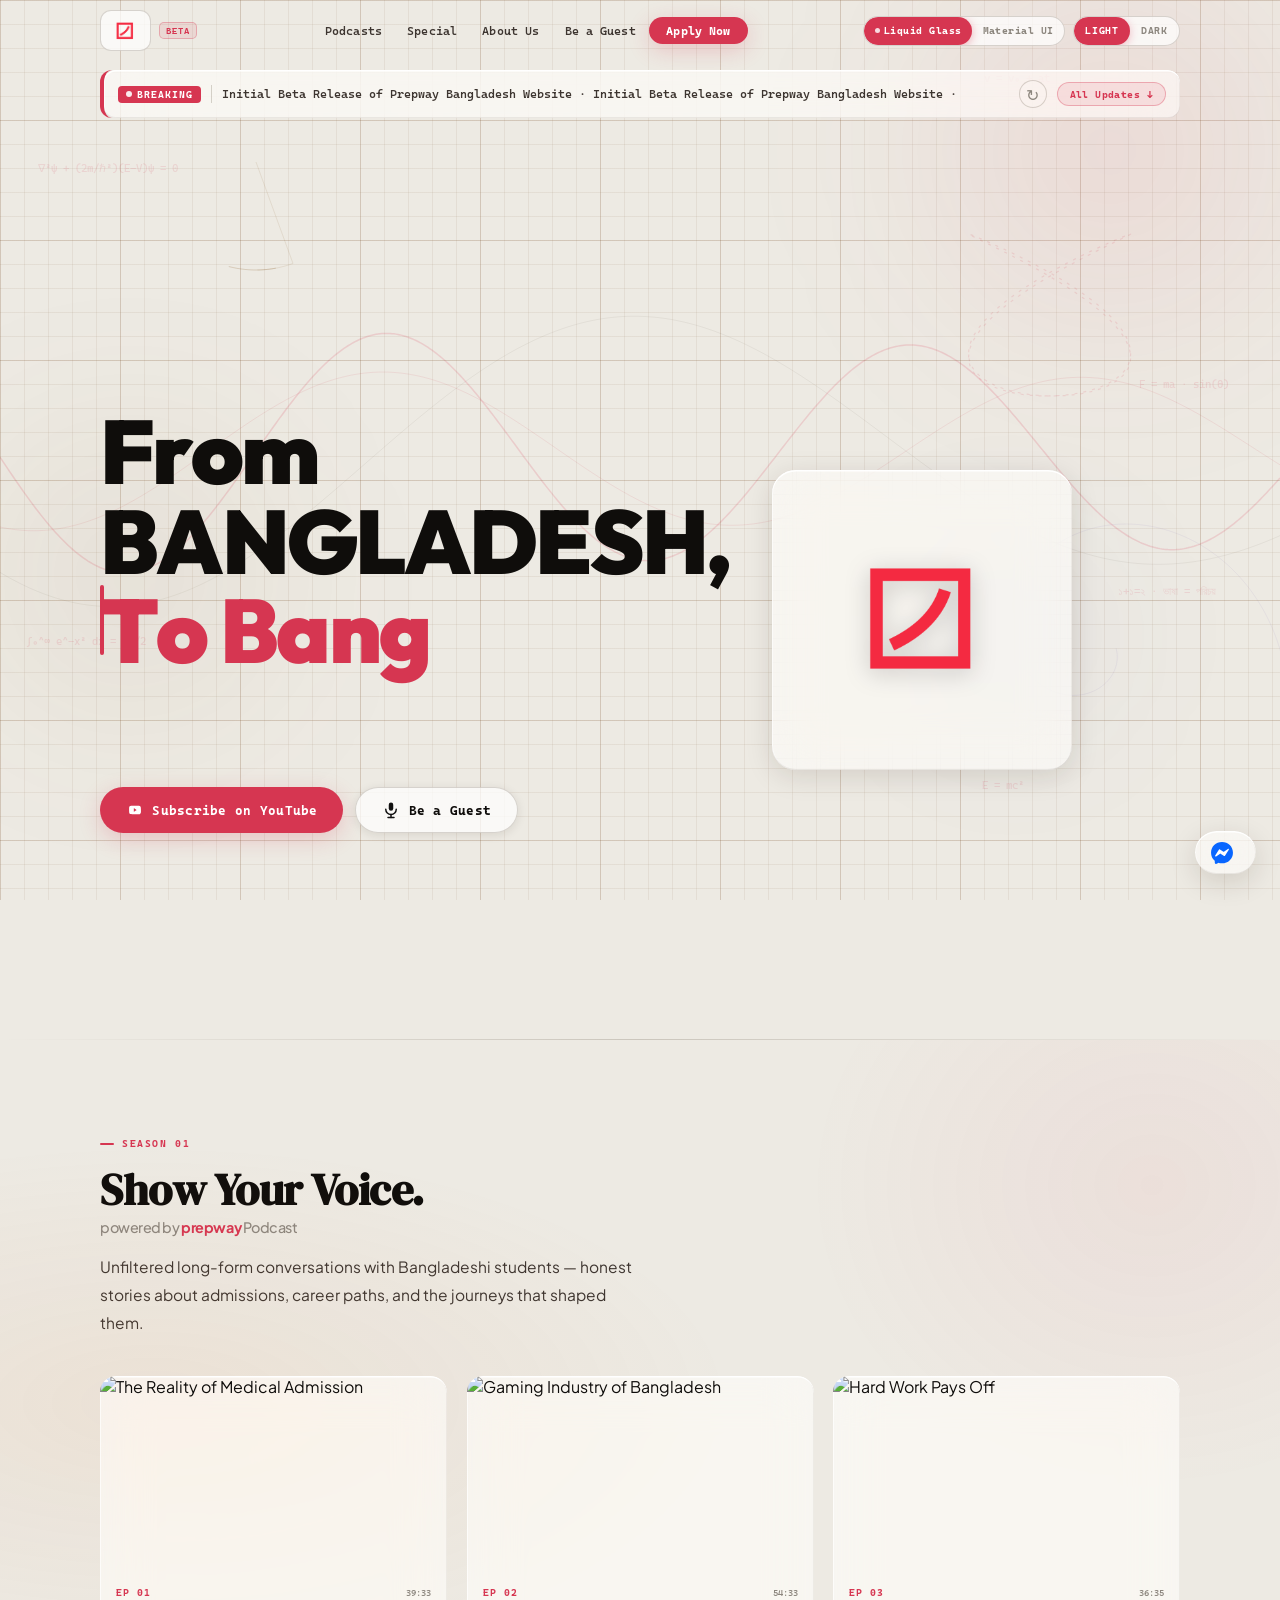
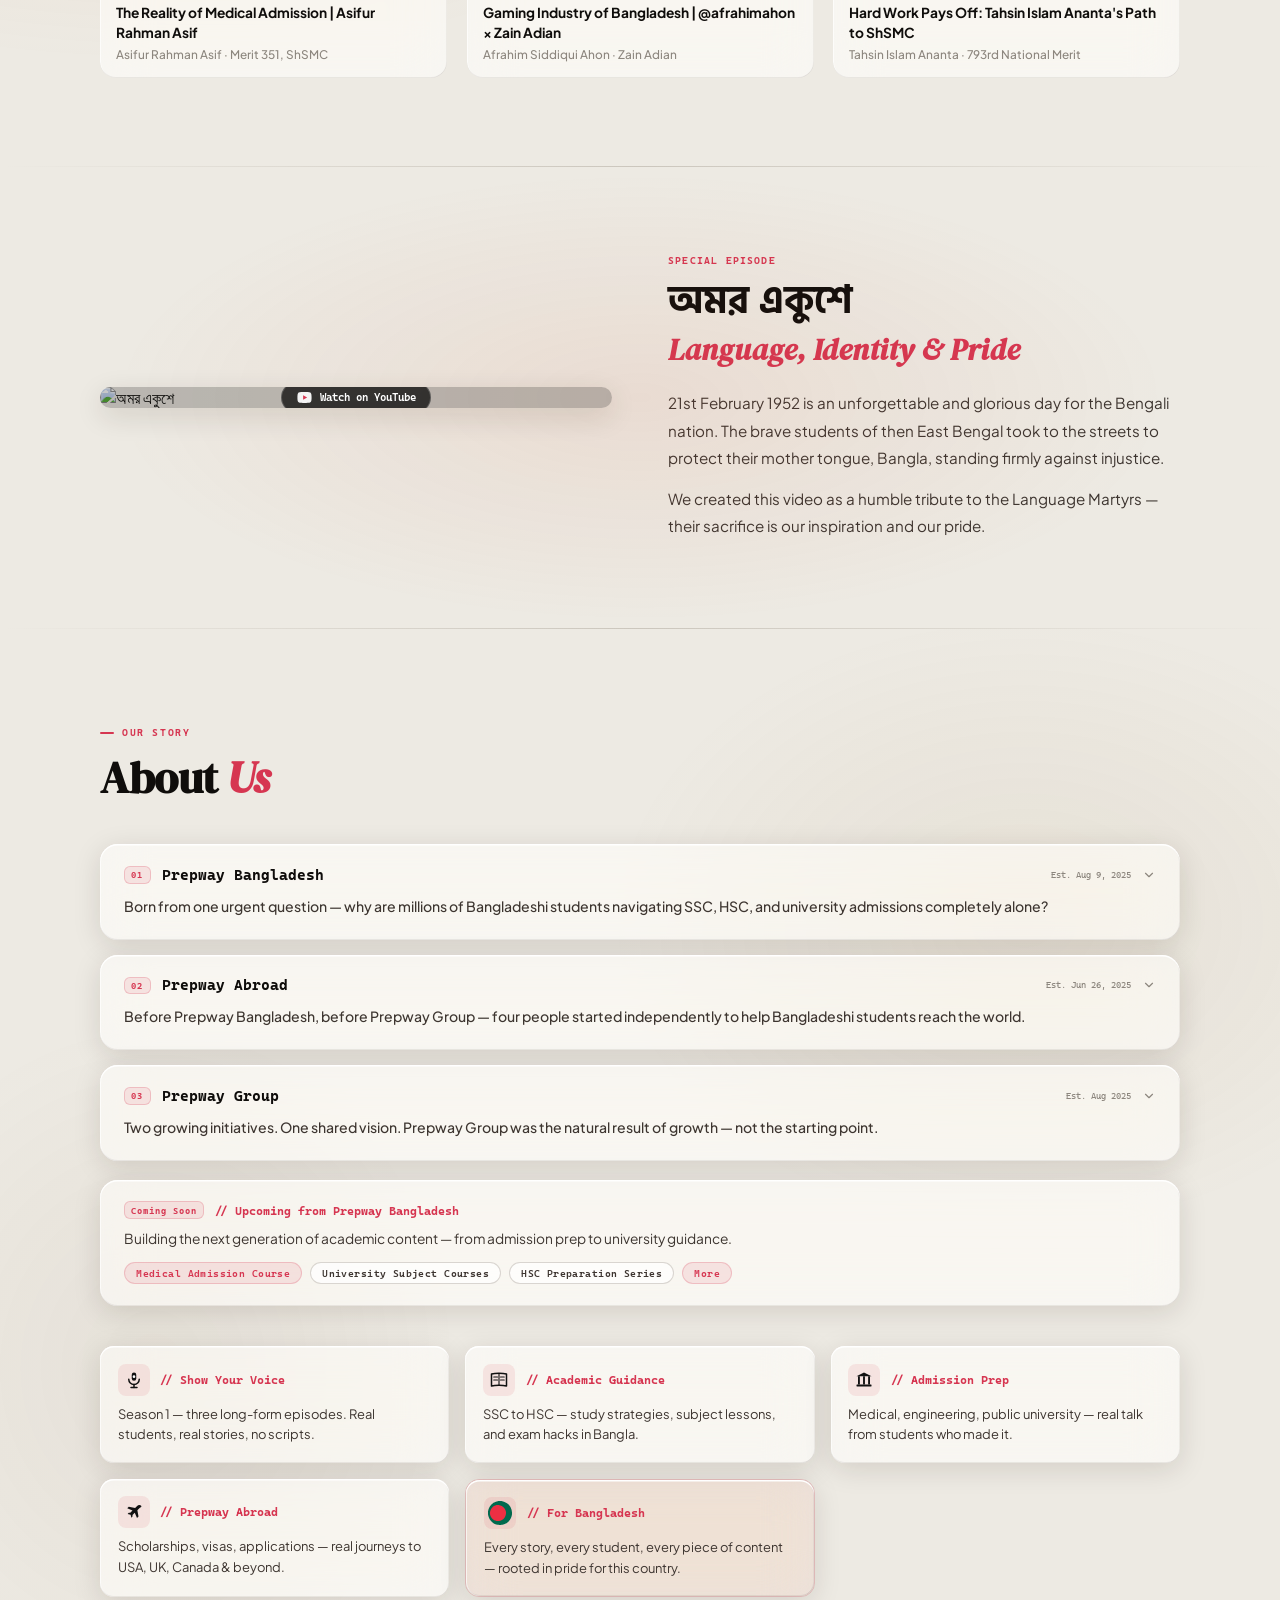
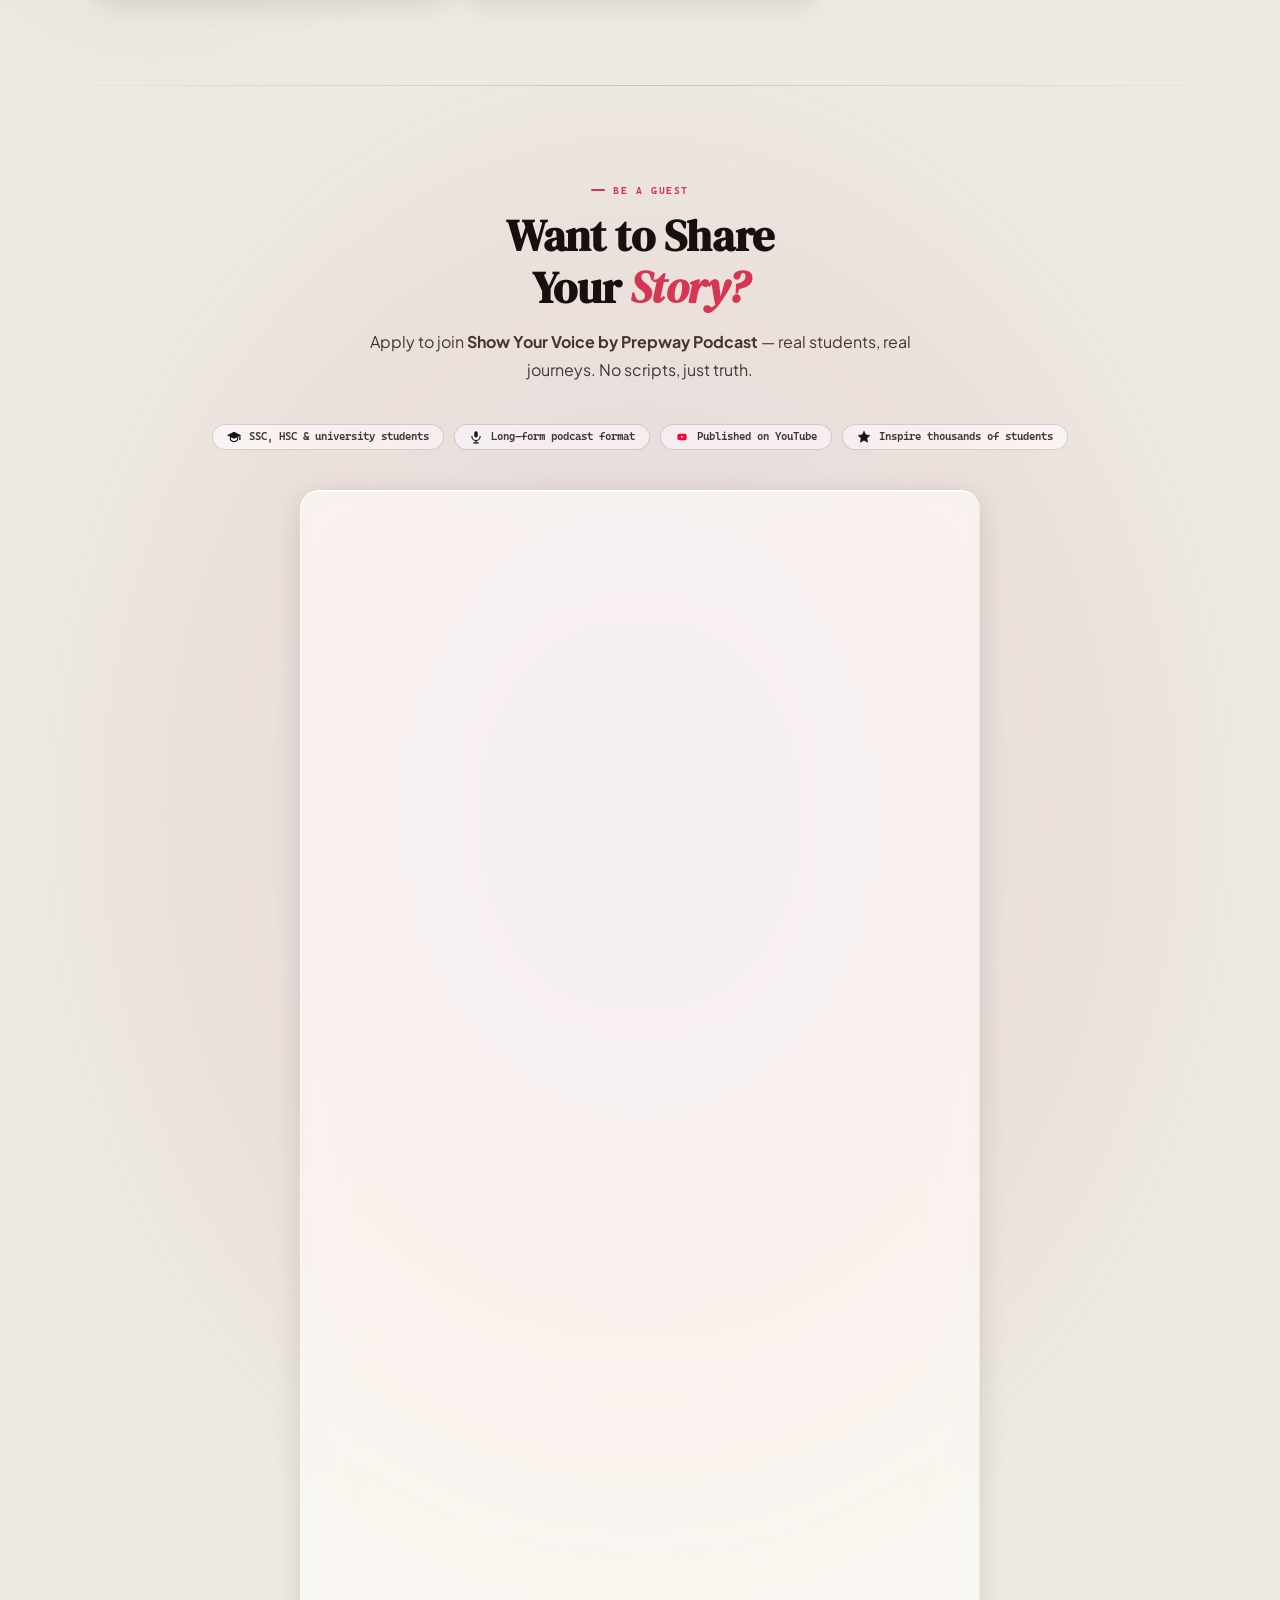
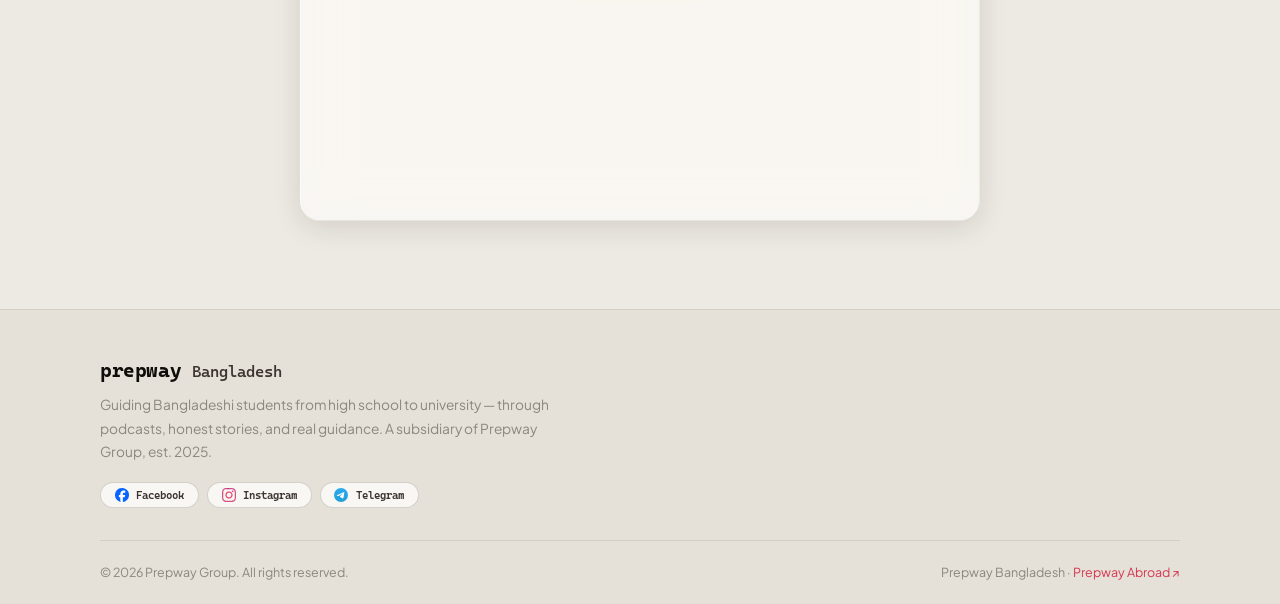
==== commit 223fcdca: "Update index.html" ====
--- a/index.html
+++ b/index.html
@@ -7,13 +7,13 @@
 <link rel="icon" type="image/png" href="logo.png">
 <link rel="apple-touch-icon" href="logo.png">
 <meta name="description" content="Prepway Bangladesh is an educational platform guiding Bangladeshi students through SSC, HSC, and university admissions — From Bangladesh, To Bangladesh."/>
-<meta name="keywords" content="Prepway Bangladesh, Bangladeshi student guidance, SSC preparation, HSC preparation, university admission Bangladesh, medical admission Bangladesh, Show Your Voice podcast, Prepway Group"/>
+<meta name="keywords" content="Prepway Bangladesh, Bangladeshi student guidance, SSC preparation, HSC preparation, university admission Bangladesh, medical admission, Show Your Voice podcast, Prepway Group"/>
 <meta name="author" content="Prepway Group"/>
 <meta name="robots" content="index, follow"/>
 <link rel="canonical" href="https://prepwaybd.vercel.app/"/>
 <meta property="og:type" content="website"/>
 <meta property="og:title" content="Prepway Bangladesh — From Bangladesh, To Bangladesh"/>
-<meta property="og:description" content="An educational platform guiding Bangladeshi students through SSC, HSC, and university admissions. Real stories. Real guidance."/>
+<meta property="og:description" content="An educational platform guiding Bangladeshi students through SSC, HSC, and university admissions."/>
 <meta property="og:image" content="logo.png"/>
 <meta property="og:url" content="https://prepwaybd.vercel.app/"/>
 <meta property="og:site_name" content="Prepway Bangladesh"/>
@@ -25,260 +25,292 @@
 <meta name="theme-color" content="#EAE7E0" media="(prefers-color-scheme: light)"/>
 <link rel="preconnect" href="https://fonts.googleapis.com">
 <link rel="preconnect" href="https://fonts.gstatic.com" crossorigin>
-<link href="https://fonts.googleapis.com/css2?family=Cascadia+Code:ital,wght@0,200..700;1,200..700&family=DM+Serif+Display:ital@0;1&family=Hind+Siliguri:wght@400;500;600;700&family=Outfit:wght@300..900&family=Plus+Jakarta+Sans:wght@300..800&display=swap" rel="stylesheet">
+<link href="https://fonts.googleapis.com/css2?family=Cascadia+Code:ital,wght@0,200..700;1,200..700&family=DM+Serif+Display:ital@0;1&family=Hind+Siliguri:wght@400;500;600;700&family=Outfit:wght@300..900&family=Plus+Jakarta+Sans:ital,wght@0,300..800;1,300..800&display=swap" rel="stylesheet">
 <style>
-/* ════════════════════════════════════════════
+/* ═══════════════════════════════════════════════════════════
    DESIGN TOKENS
-════════════════════════════════════════════ */
+═══════════════════════════════════════════════════════════ */
 :root {
-  --brand:     #D63651;
-  --brand-g:   rgba(214,54,81,.28);
-  --brand-s:   rgba(214,54,81,.10);
-  --brand-m:   rgba(214,54,81,.20);
-
-  /* Dark theme */
-  --bg:        #17171C;
-  --bg-s:      #1F1F26;
-  --bg-card:   rgba(255,255,255,.05);
-  --text:      #EEE8DF;
-  --text-2:    #B8B2A8;
-  --text-3:    #6E6B66;
-  --border:    rgba(255,255,255,.08);
-  --border-2:  rgba(255,255,255,.14);
-  --gc-bg:     rgba(255,255,255,.065);
-  --nav-solid: rgba(23,23,28,.92);
+  --brand:   #D63651;
+  --brand-g: rgba(214,54,81,.30);
+  --brand-s: rgba(214,54,81,.10);
+  --brand-m: rgba(214,54,81,.22);
+
+  /* DARK */
+  --bg:       #13131A;
+  --bg-s:     #1A1A23;
+  --bg-card:  rgba(255,255,255,.048);
+  --text:     #F0EAE1;          /* warm white — crisp on dark */
+  --text-2:   #BEB8AE;
+  --text-3:   #72706C;
+  --border:   rgba(255,255,255,.08);
+  --border-2: rgba(255,255,255,.15);
+  --gc-bg:    rgba(255,255,255,.07);
+  --nav-bg:   rgba(19,19,26,.94);
 
   /* Glass */
-  --g-blur:  blur(22px) saturate(180%);
-  --g-tint:  rgba(255,255,255,.065);
-  --g-shad:  0 8px 32px rgba(0,0,0,.32),
-             inset 0 1.5px 0 rgba(255,255,255,.18),
-             inset 0 -1px 0 rgba(0,0,0,.14),
-             inset 1px 0 0 rgba(255,255,255,.07),
-             inset -1px 0 0 rgba(0,0,0,.07);
-  --sh-sm:   0 2px 8px rgba(0,0,0,.28);
-  --sh-md:   0 6px 24px rgba(0,0,0,.38);
-  --sh-br:   0 6px 20px rgba(214,54,81,.28);
-
-  /* Material surface (lite mode) */
-  --md-s1:   #242429;
-  --md-s2:   #2C2C34;
-  --md-d1:   0 1px 3px rgba(0,0,0,.35),0 1px 2px rgba(0,0,0,.24);
-  --md-d2:   0 3px 6px rgba(0,0,0,.30),0 3px 6px rgba(0,0,0,.22);
-  --md-d4:   0 10px 20px rgba(0,0,0,.25),0 6px 6px rgba(0,0,0,.22);
+  --g-blur: blur(24px) saturate(190%);
+  --g-tint: rgba(255,255,255,.068);
+  --g-shad: 0 8px 32px rgba(0,0,0,.32),
+            inset 0 1.5px 0 rgba(255,255,255,.20),
+            inset 0 -1px   0 rgba(0,0,0,.16),
+            inset 1px  0   0 rgba(255,255,255,.08),
+            inset -1px 0   0 rgba(0,0,0,.08);
+  --sh-sm: 0 2px 10px rgba(0,0,0,.30);
+  --sh-md: 0 8px 28px rgba(0,0,0,.40);
+  --sh-br: 0 6px 22px rgba(214,54,81,.32);
+
+  /* Material (Lite) */
+  --md-s1:  #1E1E26;
+  --md-s2:  #252530;
+  --md-d1:  0 1px 3px rgba(0,0,0,.40),0 1px 2px rgba(0,0,0,.28);
+  --md-d2:  0 3px 6px rgba(0,0,0,.32),0 3px 6px rgba(0,0,0,.24);
+  --md-d4:  0 10px 20px rgba(0,0,0,.28),0 6px 6px rgba(0,0,0,.22);
+
+  /* Physics spring easing */
+  --spring: cubic-bezier(.34,1.56,.64,1);
+  --ease-out: cubic-bezier(.22,1,.36,1);
 }
 [data-theme="light"] {
-  --bg:       #EAE7E0;
-  --bg-s:     #E2DED6;
-  --bg-card:  rgba(255,255,255,.72);
-  --text:     #1A1614;
-  --text-2:   #4A3F38;
-  --text-3:   #8A8078;
-  --border:   rgba(60,40,20,.10);
-  --border-2: rgba(60,40,20,.18);
-  --gc-bg:    rgba(255,255,255,.68);
-  --nav-solid:rgba(234,231,224,.95);
-
-  --g-tint: rgba(255,255,255,.55);
-  --g-shad: 0 6px 24px rgba(40,25,10,.12),
-            inset 0 1.5px 0 rgba(255,255,255,.96),
-            inset 0 -1px 0 rgba(40,25,10,.07),
-            inset 1px 0 0 rgba(255,255,255,.60),
-            inset -1px 0 0 rgba(40,25,10,.04);
-  --sh-sm:  0 2px 8px rgba(40,25,10,.09);
-  --sh-md:  0 6px 24px rgba(40,25,10,.12);
-  --sh-br:  0 6px 20px rgba(214,54,81,.18);
-
-  --md-s1: rgba(255,255,255,.88);
-  --md-s2: rgba(255,255,255,.72);
-  --md-d1: 0 1px 3px rgba(40,25,10,.14),0 1px 2px rgba(40,25,10,.10);
-  --md-d2: 0 3px 6px rgba(40,25,10,.12),0 3px 6px rgba(40,25,10,.08);
-  --md-d4: 0 10px 20px rgba(40,25,10,.10),0 6px 6px rgba(40,25,10,.08);
-}
-
-/* ════════════════════════════════════════════
+  --bg:       #EDEAE3;
+  --bg-s:     #E5E1D8;
+  --bg-card:  rgba(255,255,255,.75);
+  --text:     #0F0D0B;          /* near-black — maximum crisp */
+  --text-2:   #3D3530;
+  --text-3:   #8C867E;
+  --border:   rgba(50,35,15,.10);
+  --border-2: rgba(50,35,15,.18);
+  --gc-bg:    rgba(255,255,255,.72);
+  --nav-bg:   rgba(237,234,227,.95);
+
+  --g-tint: rgba(255,255,255,.58);
+  --g-shad: 0 6px 28px rgba(40,25,10,.13),
+            inset 0 1.5px 0 rgba(255,255,255,.98),
+            inset 0 -1px  0 rgba(40,25,10,.07),
+            inset 1px  0  0 rgba(255,255,255,.65),
+            inset -1px 0  0 rgba(40,25,10,.05);
+  --sh-sm: 0 2px 10px rgba(40,25,10,.10);
+  --sh-md: 0 8px 28px rgba(40,25,10,.14);
+  --sh-br: 0 6px 22px rgba(214,54,81,.22);
+
+  --md-s1: rgba(255,255,255,.92);
+  --md-s2: rgba(255,255,255,.75);
+  --md-d1: 0 1px 3px rgba(40,25,10,.16),0 1px 2px rgba(40,25,10,.12);
+  --md-d2: 0 3px 6px rgba(40,25,10,.14),0 3px 6px rgba(40,25,10,.10);
+  --md-d4: 0 10px 20px rgba(40,25,10,.12),0 6px 6px rgba(40,25,10,.08);
+}
+
+/* ═══════════════════════════════════════════════════════════
    RESET
-════════════════════════════════════════════ */
+═══════════════════════════════════════════════════════════ */
 *,*::before,*::after{box-sizing:border-box;margin:0;padding:0}
-html{scroll-behavior:smooth}
-body{font-family:"Plus Jakarta Sans",sans-serif;background:var(--bg);color:var(--text);min-height:100vh;overflow-x:hidden;transition:background .35s,color .35s}
+html{scroll-behavior:smooth;-webkit-font-smoothing:antialiased;-moz-osx-font-smoothing:grayscale}
+body{font-family:"Plus Jakarta Sans",sans-serif;background:var(--bg);color:var(--text);min-height:100vh;overflow-x:hidden;transition:background .4s var(--ease-out),color .4s var(--ease-out)}
 a{text-decoration:none;color:inherit}
 button{cursor:pointer;font-family:inherit;border:none;background:none}
-img{max-width:100%;height:auto;display:block}
-
-/* ════════════════════════════════════════════
+img{max-width:100%;display:block}
+
+/* ═══════════════════════════════════════════════════════════
    GLASS SYSTEM
-════════════════════════════════════════════ */
-.glass{position:relative;isolation:isolate}
+═══════════════════════════════════════════════════════════ */
+.glass{position:relative;isolation:isolate;border-radius:inherit}
 .g-f{position:absolute;inset:0;z-index:1;border-radius:inherit;backdrop-filter:var(--g-blur);-webkit-backdrop-filter:var(--g-blur)}
 .g-o{position:absolute;inset:0;z-index:2;border-radius:inherit;background:var(--g-tint)}
 .g-s{position:absolute;inset:0;z-index:3;border-radius:inherit;box-shadow:var(--g-shad);pointer-events:none}
 .g-c{position:relative;z-index:4}
 [data-theme="dark"] .icon-mono{filter:invert(1) brightness(2)}
 
-/* ════════════════════════════════════════════
+/* ═══════════════════════════════════════════════════════════
    LAYOUT
-════════════════════════════════════════════ */
+═══════════════════════════════════════════════════════════ */
 .container{max-width:1160px;margin:0 auto;padding:0 2.5rem}
 .section{padding:5.5rem 0;position:relative;z-index:1}
-.divider{height:1px;background:linear-gradient(90deg,transparent,var(--border-2),transparent);position:relative;z-index:1}
-
-/* ════════════════════════════════════════════
-   RICH BACKGROUND
-════════════════════════════════════════════ */
-.graph-bg{
+.divider{height:1px;background:linear-gradient(90deg,transparent,var(--border-2),transparent);z-index:1}
+
+/* ═══════════════════════════════════════════════════════════
+   ANIMATED CANVAS BACKGROUND  (Rich mode)
+   Physics-based: wave equations, pendulum paths, orbital traces
+═══════════════════════════════════════════════════════════ */
+#bgCanvas{position:fixed;inset:0;z-index:0;pointer-events:none;width:100%;height:100%}
+
+/* Fine math grid */
+.math-grid{
   position:fixed;inset:0;z-index:0;pointer-events:none;
   background-image:
-    linear-gradient(rgba(100,70,40,.07) 1px,transparent 1px),
-    linear-gradient(90deg,rgba(100,70,40,.07) 1px,transparent 1px),
-    linear-gradient(rgba(100,70,40,.13) 1px,transparent 1px),
-    linear-gradient(90deg,rgba(100,70,40,.13) 1px,transparent 1px),
-    linear-gradient(rgba(214,54,81,.15) 2px,transparent 2px),
-    linear-gradient(90deg,rgba(214,54,81,.15) 2px,transparent 2px);
-  background-size:20px 20px,20px 20px,100px 100px,100px 100px,500px 500px,500px 500px;
-}
-[data-theme="dark"] .graph-bg{
-  background-image:
-    linear-gradient(rgba(255,255,255,.03) 1px,transparent 1px),
-    linear-gradient(90deg,rgba(255,255,255,.03) 1px,transparent 1px),
-    linear-gradient(rgba(255,255,255,.06) 1px,transparent 1px),
-    linear-gradient(90deg,rgba(255,255,255,.06) 1px,transparent 1px),
-    linear-gradient(rgba(214,54,81,.13) 2px,transparent 2px),
-    linear-gradient(90deg,rgba(214,54,81,.13) 2px,transparent 2px);
-  background-size:20px 20px,20px 20px,100px 100px,100px 100px,500px 500px,500px 500px;
-}
-#mathCanvas{position:fixed;inset:0;z-index:0;pointer-events:none;width:100%;height:100%;opacity:.45}
-[data-theme="light"] #mathCanvas{opacity:.55}
-.glo{position:fixed;z-index:0;pointer-events:none;border-radius:50%;filter:blur(90px)}
-.glo-1{width:520px;height:520px;top:-80px;right:-80px;background:radial-gradient(circle,rgba(214,54,81,.15) 0%,transparent 70%);animation:glo1 18s ease-in-out infinite alternate}
-.glo-2{width:420px;height:420px;bottom:20%;left:-60px;background:radial-gradient(circle,rgba(160,100,40,.11) 0%,transparent 70%);animation:glo2 15s ease-in-out infinite alternate}
-@keyframes glo1{from{transform:translate(0,0) scale(1)}to{transform:translate(-40px,30px) scale(1.08)}}
-@keyframes glo2{from{transform:translate(0,0) scale(1)}to{transform:translate(30px,-40px) scale(1.06)}}
+    linear-gradient(var(--grid-line,rgba(120,80,40,.08)) 1px, transparent 1px),
+    linear-gradient(90deg, var(--grid-line,rgba(120,80,40,.08)) 1px, transparent 1px),
+    linear-gradient(var(--grid-major,rgba(120,80,40,.16)) 1px, transparent 1px),
+    linear-gradient(90deg, var(--grid-major,rgba(120,80,40,.16)) 1px, transparent 1px);
+  background-size: 24px 24px, 24px 24px, 120px 120px, 120px 120px;
+}
+[data-theme="dark"] .math-grid{
+  --grid-line:  rgba(255,255,255,.035);
+  --grid-major: rgba(255,255,255,.075);
+}
+
+/* Floating physics labels — atmospheric decoration */
+.phys-label{
+  position:fixed;z-index:0;pointer-events:none;
+  font-family:"Cascadia Code",monospace;font-size:.68rem;
+  color:var(--brand);opacity:.12;
+  animation:floatLabel var(--dur,22s) ease-in-out infinite alternate;
+  white-space:nowrap;user-select:none;
+}
+[data-theme="dark"] .phys-label{opacity:.10}
+@keyframes floatLabel{
+  0%  {transform:translate(0,0)   rotate(var(--rot,0deg))}
+  50% {transform:translate(var(--dx,8px),var(--dy,-12px)) rotate(calc(var(--rot,0deg) + 2deg))}
+  100%{transform:translate(var(--dx2,-6px),var(--dy2,8px)) rotate(calc(var(--rot,0deg) - 1deg))}
+}
+
+/* Ambient orbs */
+.orb{position:fixed;z-index:0;pointer-events:none;border-radius:50%;filter:blur(88px);will-change:transform}
+.orb-1{width:500px;height:500px;top:-100px;right:-80px;background:radial-gradient(circle,rgba(214,54,81,.16) 0%,transparent 70%);animation:orb1 20s ease-in-out infinite alternate}
+.orb-2{width:380px;height:380px;bottom:15%;left:-60px;background:radial-gradient(circle,rgba(155,100,35,.14) 0%,transparent 70%);animation:orb2 16s ease-in-out infinite alternate}
+.orb-3{width:280px;height:280px;top:55%;right:10%;background:radial-gradient(circle,rgba(60,80,200,.10) 0%,transparent 70%);animation:orb1 25s ease-in-out infinite alternate-reverse;filter:blur(70px)}
+[data-theme="light"] .orb-1{background:radial-gradient(circle,rgba(214,54,81,.12) 0%,transparent 70%)}
+[data-theme="light"] .orb-2{background:radial-gradient(circle,rgba(130,85,25,.10) 0%,transparent 70%)}
+[data-theme="light"] .orb-3{background:radial-gradient(circle,rgba(60,80,200,.07) 0%,transparent 70%)}
+@keyframes orb1{from{transform:translate(0,0) scale(1)}to{transform:translate(-45px,35px) scale(1.09)}}
+@keyframes orb2{from{transform:translate(0,0) scale(1)}to{transform:translate(35px,-45px) scale(1.07)}}
+
+/* Section-specific ambience */
+#podcasts,#special,#about,#booking{isolation:isolate}
 #podcasts::before,#special::before,#about::before,#booking::before{content:'';position:absolute;inset:0;pointer-events:none;z-index:0}
-#podcasts::before{background:radial-gradient(ellipse 75% 55% at 15% 50%,rgba(214,120,54,.07) 0%,transparent 65%)}
-#special::before{background:radial-gradient(ellipse 55% 65% at 50% 50%,rgba(200,80,40,.08) 0%,transparent 75%)}
-#about::before{background:radial-gradient(ellipse 50% 45% at 82% 30%,rgba(160,120,60,.07) 0%,transparent 65%)}
-#booking::before{background:radial-gradient(ellipse 65% 55% at 50% 40%,rgba(100,60,200,.08) 0%,rgba(214,54,81,.05) 55%,transparent 80%)}
-
-/* ════════════════════════════════════════════
-   TYPOGRAPHY
-════════════════════════════════════════════ */
-.eyebrow{display:inline-flex;align-items:center;gap:.5rem;font-family:"Cascadia Code",monospace;font-size:.63rem;font-weight:700;letter-spacing:.14em;text-transform:uppercase;color:var(--brand);margin-bottom:.9rem}
-.eyebrow::before{content:'';width:16px;height:2px;background:var(--brand);border-radius:2px}
-.sh2{font-family:"DM Serif Display",serif;font-size:clamp(2rem,4vw,2.8rem);color:var(--text);line-height:1.2;margin-bottom:1.1rem}
+#podcasts::before{background:radial-gradient(ellipse 70% 55% at 12% 50%,rgba(214,120,54,.08) 0%,transparent 65%),radial-gradient(ellipse 45% 70% at 90% 20%,rgba(214,54,81,.06) 0%,transparent 60%)}
+#special::before{background:radial-gradient(ellipse 55% 65% at 50% 50%,rgba(200,80,40,.09) 0%,transparent 75%)}
+#about::before{background:radial-gradient(ellipse 50% 45% at 80% 28%,rgba(160,120,60,.08) 0%,transparent 65%),radial-gradient(ellipse 40% 55% at 12% 70%,rgba(120,80,40,.06) 0%,transparent 60%)}
+#booking::before{background:radial-gradient(ellipse 62% 55% at 50% 40%,rgba(100,60,200,.09) 0%,rgba(214,54,81,.05) 55%,transparent 80%)}
+
+/* ═══════════════════════════════════════════════════════════
+   TYPOGRAPHY — crisp in both themes
+═══════════════════════════════════════════════════════════ */
+.eyebrow{
+  display:inline-flex;align-items:center;gap:.5rem;
+  font-family:"Cascadia Code",monospace;font-optical-sizing:auto;
+  font-size:.63rem;font-weight:700;letter-spacing:.16em;text-transform:uppercase;
+  color:var(--brand);margin-bottom:.9rem;
+}
+.eyebrow::before{content:'';width:14px;height:2px;background:var(--brand);border-radius:2px;flex-shrink:0}
+.sh2{
+  font-family:"DM Serif Display",serif;
+  font-size:clamp(1.9rem,3.8vw,2.75rem);
+  color:var(--text);line-height:1.18;margin-bottom:1.1rem;
+  letter-spacing:-.01em;
+}
 .sh2 em{color:var(--brand);font-style:italic}
-.sp{font-family:"Plus Jakarta Sans",sans-serif;font-size:.97rem;font-weight:400;color:var(--text-2);line-height:1.75;max-width:540px}
-
-/* ════════════════════════════════════════════
+.sp{
+  font-family:"Plus Jakarta Sans",sans-serif;
+  font-size:.97rem;font-weight:400;
+  color:var(--text-2);line-height:1.78;max-width:540px;
+}
+
+/* ═══════════════════════════════════════════════════════════
    NAVIGATION
-   – transparent at top, frosted on scroll
-   – NO social icons here
-════════════════════════════════════════════ */
+═══════════════════════════════════════════════════════════ */
 nav#mainNav{
-  position:fixed;top:0;left:0;right:0;z-index:600;
-  height:62px;
-  background:transparent;
-  border-bottom:1px solid transparent;
-  transition:background .35s,border-color .35s,box-shadow .35s;
+  position:fixed;top:0;left:0;right:0;z-index:600;height:62px;
+  background:transparent;border-bottom:1px solid transparent;
+  transition:background .4s var(--ease-out),border-color .4s,box-shadow .4s;
+  will-change:background;
 }
 nav#mainNav.scrolled{
-  background:var(--nav-solid);
-  backdrop-filter:blur(24px) saturate(160%);
-  -webkit-backdrop-filter:blur(24px) saturate(160%);
+  background:var(--nav-bg);
+  backdrop-filter:blur(26px) saturate(160%);
+  -webkit-backdrop-filter:blur(26px) saturate(160%);
   border-bottom:1px solid var(--border);
-  box-shadow:0 2px 16px rgba(0,0,0,.10);
+  box-shadow:0 2px 20px rgba(0,0,0,.10);
 }
 .nav-inner{
   max-width:1160px;margin:0 auto;padding:0 2.5rem;
   height:100%;display:flex;align-items:center;justify-content:space-between;gap:.75rem;
 }
-/* Left: logo + beta */
-.nav-left{display:flex;align-items:center;gap:.5rem;flex-shrink:0}
+/* Logo */
 .nav-logo{
-  display:flex;align-items:center;
-  border-radius:12px;padding:.3rem .6rem;
-  border:1px solid var(--border-2);
-  background:var(--gc-bg);
-  transition:border-color .2s,background .2s;
-}
-.nav-logo:hover{border-color:var(--brand);background:rgba(214,54,81,.06)}
+  display:flex;align-items:center;gap:.5rem;flex-shrink:0;
+  padding:.28rem .58rem;border-radius:11px;
+  border:1px solid var(--border-2);background:var(--gc-bg);
+  transition:border-color .25s,background .25s,transform .25s var(--spring);
+}
+.nav-logo:hover{border-color:var(--brand);background:var(--brand-s);transform:translateY(-1px)}
 .nav-logo img{height:30px;width:auto}
-.beta-badge{
-  font-family:"Cascadia Code",monospace;font-optical-sizing:auto;
-  font-size:.55rem;font-weight:700;letter-spacing:.12em;text-transform:uppercase;
+.beta{
+  font-family:"Cascadia Code",monospace;font-optical-sizing:auto;
+  font-size:.54rem;font-weight:700;letter-spacing:.12em;text-transform:uppercase;
   color:var(--brand);background:var(--brand-s);
-  border:1px solid rgba(214,54,81,.28);border-radius:5px;padding:.18rem .42rem;
-}
-/* Centre: nav links */
-.nav-links{display:flex;align-items:center;gap:.08rem;list-style:none}
+  border:1px solid rgba(214,54,81,.3);border-radius:5px;padding:.16rem .4rem;flex-shrink:0;
+}
+/* Nav links */
+.nav-links{display:flex;align-items:center;gap:.06rem;list-style:none}
 .nav-links a{
   font-family:"Cascadia Code",monospace;font-optical-sizing:auto;
-  font-size:.74rem;font-weight:500;color:var(--text-2);
-  padding:.4rem .78rem;border-radius:9px;letter-spacing:.01em;
-  transition:color .2s,background .2s;white-space:nowrap;
-}
-.nav-links a:hover{color:var(--text);background:rgba(255,255,255,.07)}
+  font-size:.73rem;font-weight:500;color:var(--text-2);
+  padding:.4rem .76rem;border-radius:9px;letter-spacing:.01em;
+  transition:color .2s,background .2s,transform .2s var(--spring);
+  white-space:nowrap;display:block;
+}
+.nav-links a:hover{color:var(--text);background:rgba(255,255,255,.08);transform:translateY(-1px)}
 [data-theme="light"] .nav-links a:hover{background:rgba(0,0,0,.04)}
 .nav-cta{
   background:var(--brand)!important;color:#fff!important;
   padding:.4rem 1.1rem!important;border-radius:100px!important;
   font-weight:700!important;box-shadow:var(--sh-br)!important;
-  transition:opacity .2s,transform .2s!important;
-}
-.nav-cta:hover{opacity:.86!important;transform:translateY(-1px)!important}
-/* Right: controls */
-.nav-right{display:flex;align-items:center;gap:.55rem;flex-shrink:0}
-
-/* ── Mode switch: Liquid Glass / Material UI ── */
+  transition:transform .25s var(--spring),box-shadow .25s,opacity .2s!important;
+}
+.nav-cta:hover{transform:translateY(-2px) scale(1.03)!important;box-shadow:0 10px 28px rgba(214,54,81,.40)!important}
+.nav-cta:active{transform:scale(.97)!important}
+/* Nav right */
+.nav-right{display:flex;align-items:center;gap:.5rem;flex-shrink:0}
+
+/* ── Mode switch ── */
 .view-switch{
-  display:flex;align-items:center;
-  border-radius:100px;border:1px solid var(--border-2);
-  overflow:hidden;height:30px;
+  display:flex;align-items:center;border-radius:100px;
+  border:1px solid var(--border-2);overflow:hidden;height:30px;
   background:var(--gc-bg);flex-shrink:0;
-  transition:border-color .25s,box-shadow .25s;
-}
-.view-switch:hover{border-color:var(--brand);box-shadow:0 0 10px rgba(214,54,81,.15)}
-.vsw-btn{
-  padding:0 .65rem;height:100%;display:flex;align-items:center;gap:.28rem;
+  transition:border-color .25s var(--ease-out),box-shadow .25s;
+}
+.view-switch:hover{border-color:var(--brand);box-shadow:0 0 14px rgba(214,54,81,.18)}
+.vsw{
+  padding:0 .65rem;height:100%;display:flex;align-items:center;gap:.26rem;
   font-family:"Cascadia Code",monospace;font-optical-sizing:auto;
   font-size:.60rem;font-weight:700;letter-spacing:.05em;
   color:var(--text-3);background:transparent;
-  transition:color .2s,background .2s;white-space:nowrap;
-  border:none;cursor:pointer;
-}
-.vsw-btn:hover{color:var(--text)}
-.vsw-btn.on{
-  background:var(--brand);color:#fff;
-  border-radius:100px;box-shadow:0 2px 8px rgba(214,54,81,.35);
-}
+  transition:color .22s,background .22s;white-space:nowrap;
+}
+.vsw:hover{color:var(--text)}
+.vsw.on{
+  background:var(--brand);color:#fff;border-radius:100px;
+  box-shadow:0 2px 10px rgba(214,54,81,.38);
+  animation:swOn .35s var(--spring) both;
+}
+@keyframes swOn{from{transform:scale(.9)}to{transform:scale(1)}}
 .vsw-dot{width:5px;height:5px;border-radius:50%;background:currentColor;flex-shrink:0;animation:vdot 2s ease-in-out infinite}
-.vsw-btn.on .vsw-dot{background:rgba(255,255,255,.8)}
-@keyframes vdot{0%,100%{opacity:1;transform:scale(1)}50%{opacity:.35;transform:scale(.6)}}
-/* Responsive labels */
+.vsw.on .vsw-dot{background:rgba(255,255,255,.82)}
+@keyframes vdot{0%,100%{opacity:1;transform:scale(1)}50%{opacity:.3;transform:scale(.55)}}
 .vsw-long{display:inline}
 .vsw-short{display:none}
-@media(max-width:1100px){.vsw-long{display:none}.vsw-short{display:inline}}
-
-/* ── Theme toggle: text labels ── */
-.theme-toggle{
-  display:flex;align-items:center;gap:0;
-  border-radius:100px;border:1px solid var(--border-2);
-  overflow:hidden;height:30px;
+@media(max-width:1080px){.vsw-long{display:none}.vsw-short{display:inline}}
+
+/* ── Theme toggle ── */
+.theme-tog{
+  display:flex;align-items:center;border-radius:100px;
+  border:1px solid var(--border-2);overflow:hidden;height:30px;
   background:var(--gc-bg);flex-shrink:0;
   transition:border-color .25s;
 }
-.theme-toggle:hover{border-color:var(--border)}
-.tgl-btn{
+.theme-tog:hover{border-color:var(--border)}
+.tbt{
   padding:0 .7rem;height:100%;display:flex;align-items:center;
   font-family:"Cascadia Code",monospace;font-optical-sizing:auto;
-  font-size:.60rem;font-weight:700;letter-spacing:.06em;text-transform:uppercase;
-  color:var(--text-3);background:transparent;border:none;cursor:pointer;
-  transition:color .2s,background .2s;white-space:nowrap;
-}
-.tgl-btn:hover{color:var(--text)}
-.tgl-btn.on{
-  background:var(--brand);color:#fff;
-  border-radius:100px;box-shadow:0 2px 6px rgba(214,54,81,.3);
+  font-size:.60rem;font-weight:700;letter-spacing:.07em;text-transform:uppercase;
+  color:var(--text-3);background:transparent;
+  transition:color .22s,background .22s;white-space:nowrap;
+}
+.tbt:hover{color:var(--text)}
+.tbt.on{
+  background:var(--brand);color:#fff;border-radius:100px;
+  box-shadow:0 2px 8px rgba(214,54,81,.32);
+  animation:swOn .32s var(--spring) both;
 }
 
 /* ── Hamburger ── */
@@ -286,147 +318,139 @@
   display:none;width:36px;height:36px;border-radius:9px;
   background:var(--gc-bg);border:1px solid var(--border-2);
   color:var(--text-2);align-items:center;justify-content:center;
-  transition:color .2s;
-}
-.mob-btn:hover{color:var(--text)}
-
-/* ════════════════════════════════════════════
+  transition:color .2s,transform .2s var(--spring);flex-shrink:0;
+}
+.mob-btn:hover{color:var(--text);transform:scale(1.08)}
+
+/* ═══════════════════════════════════════════════════════════
    MOBILE DRAWER
-════════════════════════════════════════════ */
+═══════════════════════════════════════════════════════════ */
 .mob-nav{
   display:none;
   position:fixed;top:62px;left:0;right:0;z-index:590;
-  background:var(--nav-solid);
-  backdrop-filter:blur(24px) saturate(160%);
-  -webkit-backdrop-filter:blur(24px) saturate(160%);
+  background:var(--nav-bg);
+  backdrop-filter:blur(26px) saturate(160%);
+  -webkit-backdrop-filter:blur(26px) saturate(160%);
   border-bottom:1px solid var(--border);
-  padding:1rem 1.5rem 1.4rem;
-  transform:translateY(-8px);opacity:0;
-  transition:transform .28s ease,opacity .28s ease;
-  box-shadow:0 8px 24px rgba(0,0,0,.12);
+  padding:1rem 1.5rem 1.3rem;
+  transform:translateY(-10px);opacity:0;
+  transition:transform .30s var(--ease-out),opacity .28s ease;
+  box-shadow:0 10px 30px rgba(0,0,0,.14);
 }
 .mob-nav.open{transform:translateY(0);opacity:1}
-.mob-nav ul{list-style:none;display:flex;flex-direction:column;gap:.2rem;margin-bottom:.65rem}
+.mob-nav ul{list-style:none;display:flex;flex-direction:column;gap:.18rem;margin-bottom:.6rem}
 .mob-nav ul a{
   display:block;font-family:"Cascadia Code",monospace;font-optical-sizing:auto;
-  font-size:.86rem;font-weight:500;color:var(--text-2);
-  padding:.6rem 1rem;border-radius:10px;
-  transition:color .2s,background .2s;
-}
-.mob-nav ul a:hover{color:var(--text);background:rgba(255,255,255,.06)}
+  font-size:.85rem;font-weight:500;color:var(--text-2);
+  padding:.58rem .95rem;border-radius:10px;
+  transition:color .2s,background .2s,transform .2s var(--spring);
+}
+.mob-nav ul a:hover{color:var(--text);background:rgba(255,255,255,.07);transform:translateX(3px)}
 [data-theme="light"] .mob-nav ul a:hover{background:rgba(0,0,0,.04)}
-.mob-cta{
+.mob-cta-btn{
   display:block;text-align:center;
   background:var(--brand);color:#fff;
   font-family:"Cascadia Code",monospace;font-optical-sizing:auto;
-  font-size:.85rem;font-weight:700;
-  padding:.68rem;border-radius:12px;box-shadow:var(--sh-br);
-  margin-bottom:.65rem;
-  transition:opacity .2s;
-}
-.mob-cta:hover{opacity:.88}
-/* Drawer controls row */
+  font-size:.84rem;font-weight:700;
+  padding:.66rem;border-radius:12px;box-shadow:var(--sh-br);
+  margin-bottom:.6rem;
+  transition:transform .25s var(--spring),box-shadow .25s,opacity .2s;
+}
+.mob-cta-btn:hover{transform:translateY(-2px);box-shadow:0 10px 26px rgba(214,54,81,.42);opacity:.94}
 .mob-controls{
-  display:flex;align-items:center;justify-content:space-between;
-  padding:.55rem 1rem;border-radius:10px;
-  background:rgba(255,255,255,.03);gap:1rem;
+  display:flex;align-items:center;gap:1rem;
+  padding:.55rem .95rem;border-radius:10px;
+  background:rgba(255,255,255,.03);flex-wrap:wrap;
 }
 [data-theme="light"] .mob-controls{background:rgba(0,0,0,.03)}
-.mob-ctrl-label{
-  font-family:"Cascadia Code",monospace;font-optical-sizing:auto;
-  font-size:.68rem;font-weight:600;letter-spacing:.08em;text-transform:uppercase;
+.mob-ctrl-lbl{
+  font-family:"Cascadia Code",monospace;font-optical-sizing:auto;
+  font-size:.66rem;font-weight:700;letter-spacing:.08em;text-transform:uppercase;
   color:var(--text-3);flex-shrink:0;
 }
-.mob-ctrl-pair{display:flex;align-items:center;gap:.55rem}
-
-/* ════════════════════════════════════════════
-   NOTICE BOARD — Breaking News Ticker
-   Full width of container, above hero grid
-════════════════════════════════════════════ */
-.nb-wrap{
-  max-width:1160px;margin:0 auto;
-  padding:0 2.5rem;
-  position:relative;z-index:2;
-}
+
+/* ═══════════════════════════════════════════════════════════
+   NOTICE BOARD — Breaking News (full container width)
+═══════════════════════════════════════════════════════════ */
+.nb-wrap{max-width:1160px;margin:0 auto;padding:0 2.5rem;position:relative;z-index:2}
 .notice-board{
-  display:flex;width:100%;
-  border-radius:11px;margin-bottom:1.4rem;
+  display:flex;width:100%;border-radius:12px;margin-bottom:1.3rem;
   overflow:hidden;position:relative;
   border-left:4px solid var(--brand);
-  transition:box-shadow .3s;
-}
-.notice-board:hover{box-shadow:0 4px 20px rgba(214,54,81,.16)}
-.nb-inner{
-  display:flex;align-items:center;gap:10px;
-  padding:10px 14px;width:100%;flex-wrap:nowrap;min-width:0;
-}
+  transition:box-shadow .35s var(--ease-out),transform .25s var(--spring);
+}
+.notice-board:hover{
+  box-shadow:0 6px 28px rgba(214,54,81,.20);
+  transform:translateY(-1px);
+}
+.nb-inner{display:flex;align-items:center;gap:10px;padding:10px 14px;width:100%;flex-wrap:nowrap;min-width:0}
 .nb-live{
   display:inline-flex;align-items:center;gap:5px;
   font-family:"Cascadia Code",monospace;font-optical-sizing:auto;
   font-size:.62rem;font-weight:700;letter-spacing:.1em;text-transform:uppercase;
   color:#fff;background:var(--brand);
-  padding:3px 9px;border-radius:4px;flex-shrink:0;white-space:nowrap;
-}
-.nb-dot{
-  width:6px;height:6px;border-radius:50%;
-  background:rgba(255,255,255,.85);
-  animation:nbpulse 1.8s ease-in-out infinite;
-}
-@keyframes nbpulse{0%,100%{opacity:1;transform:scale(1)}50%{opacity:.3;transform:scale(.6)}}
+  padding:3px 8px;border-radius:4px;flex-shrink:0;white-space:nowrap;
+}
+.nb-dot{width:6px;height:6px;border-radius:50%;background:rgba(255,255,255,.9);animation:nbdot 1.8s ease-in-out infinite}
+@keyframes nbdot{0%,100%{opacity:1;transform:scale(1)}50%{opacity:.3;transform:scale(.55)}}
 .nb-sep{width:1px;height:18px;background:var(--border-2);flex-shrink:0}
-.nb-ticker{flex:1;min-width:0;overflow:hidden;position:relative;height:20px}
+.nb-ticker{flex:1;min-width:0;overflow:hidden;height:20px;position:relative}
 .nb-ticker-text{
   position:absolute;top:0;left:0;white-space:nowrap;
   font-family:"Cascadia Code",monospace;font-optical-sizing:auto;
   font-size:.78rem;font-weight:500;color:var(--text-2);line-height:20px;
-  animation:nbtick 20s linear infinite;
+  animation:nbtick 22s linear infinite;
   transition:opacity .28s;
 }
 .nb-ticker:hover .nb-ticker-text{animation-play-state:paused}
 @keyframes nbtick{0%{transform:translateX(0)}100%{transform:translateX(-50%)}}
-.nb-btn{
-  background:rgba(255,255,255,.07);border:1px solid var(--border-2);
+.nb-cycle{
+  background:rgba(255,255,255,.08);border:1px solid var(--border-2);
   width:28px;height:28px;border-radius:50%;font-size:1rem;
-  color:var(--text-3);flex-shrink:0;
-  display:flex;align-items:center;justify-content:center;
-  transition:background .2s,color .2s,transform .3s;
-}
-.nb-btn:hover{background:var(--brand-s);color:var(--brand);transform:rotate(180deg)}
+  color:var(--text-3);flex-shrink:0;display:flex;align-items:center;justify-content:center;
+  transition:background .2s,color .2s,transform .4s var(--spring);
+}
+.nb-cycle:hover{background:var(--brand-s);color:var(--brand);transform:rotate(200deg)}
 .nb-all{
   font-family:"Cascadia Code",monospace;font-optical-sizing:auto;
-  font-size:.66rem;font-weight:700;letter-spacing:.04em;
+  font-size:.65rem;font-weight:700;letter-spacing:.04em;
   padding:5px 12px;border-radius:100px;
-  background:var(--brand-s);border:1px solid rgba(214,54,81,.3);
+  background:var(--brand-s);border:1px solid rgba(214,54,81,.32);
   color:var(--brand);flex-shrink:0;white-space:nowrap;
-  transition:background .2s,transform .2s;
+  transition:background .2s,transform .22s var(--spring),box-shadow .2s;
   position:relative;overflow:hidden;
 }
-.nb-all:hover{background:var(--brand-m);transform:scale(1.04)}
+.nb-all::before{content:'';position:absolute;inset:0;background:var(--brand);transform:scaleX(0);transform-origin:left;transition:transform .3s var(--ease-out);border-radius:inherit;z-index:-1}
+.nb-all:hover{color:#fff;transform:scale(1.05);box-shadow:0 4px 14px rgba(214,54,81,.35)}
+.nb-all:hover::before{transform:scaleX(1)}
+
 /* All-updates panel */
-.nb-panel{
-  display:none;max-width:1160px;margin:0 auto;padding:0 2.5rem;
-  position:relative;z-index:2;margin-bottom:1rem;
-}
-.nb-panel-inner{
+.nb-panel{display:none;max-width:1160px;margin:0 auto;padding:0 2.5rem;margin-bottom:1rem;position:relative;z-index:2}
+.nb-panel-box{
   border-radius:14px;padding:1rem 1.2rem;position:relative;
-  animation:panelIn .3s cubic-bezier(.34,1.56,.64,1) both;
-}
-@keyframes panelIn{from{opacity:0;transform:translateY(-6px) scale(.98)}to{opacity:1;transform:none}}
-.nb-panel-close{
+  animation:panelIn .35s var(--spring) both;
+}
+@keyframes panelIn{from{opacity:0;transform:translateY(-8px) scale(.97)}to{opacity:1;transform:none}}
+.nb-close{
   position:absolute;top:10px;right:12px;
-  background:none;border:none;font-size:1.1rem;color:var(--text-3);cursor:pointer;
-  transition:color .2s,transform .2s;
-}
-.nb-panel-close:hover{color:var(--brand);transform:rotate(90deg)}
-.nb-panel h4{
-  font-family:"Cascadia Code",monospace;font-optical-sizing:auto;
-  color:var(--brand);margin-bottom:.8rem;font-size:.78rem;font-weight:700;
-}
-#fullList{line-height:1.9;font-family:"Plus Jakarta Sans",sans-serif;font-size:.84rem;color:var(--text-2)}
-
-/* ════════════════════════════════════════════
+  background:none;border:none;font-size:1.1rem;color:var(--text-3);
+  transition:color .2s,transform .3s var(--spring);
+}
+.nb-close:hover{color:var(--brand);transform:rotate(90deg) scale(1.2)}
+.nb-panel-box h4{
+  font-family:"Cascadia Code",monospace;font-optical-sizing:auto;
+  color:var(--brand);margin-bottom:.85rem;font-size:.78rem;font-weight:700;
+}
+#fullList{line-height:1.9;font-family:"Plus Jakarta Sans",sans-serif;font-size:.83rem;color:var(--text-2)}
+#fullList .ni{
+  padding:9px 0;border-bottom:1px solid var(--border);
+  animation:fadeRow .3s var(--ease-out) both;
+}
+@keyframes fadeRow{from{opacity:0;transform:translateX(-8px)}to{opacity:1;transform:none}}
+
+/* ═══════════════════════════════════════════════════════════
    HERO
-════════════════════════════════════════════ */
+═══════════════════════════════════════════════════════════ */
 .hero{
   min-height:100vh;padding-top:62px;
   display:grid;grid-template-columns:1fr 1fr;
@@ -435,25 +459,25 @@
   padding-left:2.5rem;padding-right:2.5rem;
   position:relative;z-index:1;
 }
-.hero-left{animation:fadeUp .7s ease both;min-width:0}
-.hero-right{display:flex;justify-content:center;align-items:center;animation:fadeUp .8s .12s ease both}
-@keyframes fadeUp{from{opacity:0;transform:translateY(22px)}to{opacity:1;transform:none}}
-
-/* Bengali slogan */
+.hero-left{min-width:0;animation:heroIn .8s var(--ease-out) both}
+.hero-right{display:flex;justify-content:center;align-items:center;animation:heroIn .8s .14s var(--ease-out) both}
+@keyframes heroIn{from{opacity:0;transform:translateY(28px)}to{opacity:1;transform:none}}
+
+/* Bengali */
 .slogan-bn{
   font-family:"Hind Siliguri",sans-serif;
   font-size:clamp(1.2rem,2.2vw,1.55rem);font-weight:700;
   color:var(--brand);line-height:1.5;
   opacity:0;max-height:0;overflow:hidden;
-  transition:opacity .55s ease,max-height .55s ease,margin .55s ease;
+  transition:opacity .6s var(--ease-out),max-height .55s var(--ease-out),margin .5s ease;
   margin-bottom:0;
 }
-.slogan-bn.show{opacity:1;max-height:80px;margin-bottom:.8rem}
-
-/* Hero heading */
+.slogan-bn.show{opacity:1;max-height:80px;margin-bottom:.85rem}
+
+/* Heading */
 .hero-h1{
   font-family:"Outfit",sans-serif;font-weight:900;
-  font-size:clamp(3rem,8vw,5.5rem);
+  font-size:clamp(3rem,8vw,5.6rem);
   line-height:1.0;letter-spacing:-.03em;margin-bottom:1.4rem;
 }
 .tl{display:block;position:relative;line-height:1.0}
@@ -465,184 +489,241 @@
   position:absolute;display:inline-block;
   width:4px;height:.78em;border-radius:2px;
   background:currentColor;vertical-align:-.05em;opacity:1;
-  animation:tcblink .72s step-end infinite;pointer-events:none;
+  animation:blink .72s step-end infinite;pointer-events:none;
 }
 .tc.off{animation:none;opacity:0}
-@keyframes tcblink{0%,100%{opacity:1}50%{opacity:0}}
-@keyframes chIn{from{opacity:0;transform:translateY(4px)}to{opacity:1;transform:none}}
-
-/* Buttons */
+@keyframes blink{0%,100%{opacity:1}50%{opacity:0}}
+@keyframes chIn{from{opacity:0;transform:translateY(5px)}to{opacity:1;transform:none}}
+
+/* ═══════════════════════════════════════════════════════════
+   BUTTONS — immersive, physics-based interactions
+═══════════════════════════════════════════════════════════ */
 .hero-btns{display:flex;flex-wrap:wrap;gap:.75rem;margin-top:1.4rem}
-.btn-p,.btn-o{
+.btn{
   display:inline-flex;align-items:center;gap:.55rem;
   font-family:"Cascadia Code",monospace;font-optical-sizing:auto;
   font-size:.82rem;font-weight:700;
-  padding:.8rem 1.5rem;border-radius:100px;
-  transition:opacity .2s,transform .2s,box-shadow .2s;
-  white-space:nowrap;position:relative;overflow:hidden;
-}
+  padding:.82rem 1.6rem;border-radius:100px;
+  transition:transform .28s var(--spring),box-shadow .28s var(--ease-out),opacity .2s;
+  white-space:nowrap;position:relative;overflow:hidden;cursor:pointer;
+  letter-spacing:.02em;
+}
+.btn::after{
+  content:'';position:absolute;
+  top:50%;left:50%;transform:translate(-50%,-50%) scale(0);
+  width:200%;padding-top:200%;border-radius:50%;
+  background:rgba(255,255,255,.22);pointer-events:none;
+  transition:transform .5s var(--ease-out),opacity .5s;opacity:0;
+}
+.btn:active::after{transform:translate(-50%,-50%) scale(1);opacity:1;transition:none}
 .btn-icon{width:18px;height:18px;object-fit:contain;flex-shrink:0}
 [data-theme="dark"] .btn-icon,[data-theme="dark"] .hl-icon,[data-theme="dark"] .soc-icon,[data-theme="dark"] .fab-icon{filter:invert(1) brightness(2)}
 .btn-p{background:var(--brand);color:#fff;box-shadow:var(--sh-br)}
-.btn-p:hover{opacity:.88;transform:translateY(-2px);box-shadow:0 8px 28px rgba(214,54,81,.38)}
-.btn-o{background:var(--gc-bg);color:var(--text);border:1px solid var(--border-2);box-shadow:var(--sh-sm)}
-.btn-o:hover{background:var(--bg-card);transform:translateY(-2px)}
-/* Ripple on click */
-.btn-p::after,.btn-o::after,.mob-cta::after{
-  content:'';position:absolute;width:60px;height:60px;border-radius:50%;
-  background:rgba(255,255,255,.25);
-  top:50%;left:50%;transform:translate(-50%,-50%) scale(0);
-  pointer-events:none;
-}
-.btn-p:active::after,.btn-o:active::after,.mob-cta:active::after{animation:ripple .5s ease-out forwards}
-@keyframes ripple{0%{transform:translate(-50%,-50%) scale(0);opacity:.4}100%{transform:translate(-50%,-50%) scale(4);opacity:0}}
+.btn-p:hover{transform:translateY(-3px) scale(1.03);box-shadow:0 12px 32px rgba(214,54,81,.46)}
+.btn-p:active{transform:scale(.96)}
+.btn-o{
+  background:var(--gc-bg);color:var(--text);
+  border:1px solid var(--border-2);box-shadow:var(--sh-sm);
+  backdrop-filter:blur(12px);-webkit-backdrop-filter:blur(12px);
+}
+.btn-o:hover{transform:translateY(-3px) scale(1.02);box-shadow:var(--sh-md);border-color:var(--border)}
+.btn-o:active{transform:scale(.96)}
 
 /* Logo card */
-.logo-card{border-radius:24px;width:320px;height:320px;display:flex;align-items:center;justify-content:center}
+.logo-card{
+  border-radius:24px;width:300px;height:300px;
+  display:flex;align-items:center;justify-content:center;
+  transition:transform .4s var(--spring),box-shadow .4s;
+}
+.logo-card:hover{transform:translateY(-6px) rotateY(4deg);box-shadow:var(--sh-md)}
 .logo-card .g-c{display:flex;align-items:center;justify-content:center;width:100%;height:100%}
-.logo-card img{width:65%;height:auto;object-fit:contain}
-.logo-card-grid{
+.logo-card img{width:62%;height:auto;object-fit:contain;filter:drop-shadow(0 4px 12px rgba(0,0,0,.2))}
+.lc-grid{
   position:absolute;inset:0;z-index:0;border-radius:inherit;overflow:hidden;pointer-events:none;
-  background-image:linear-gradient(rgba(255,255,255,.05) 1px,transparent 1px),linear-gradient(90deg,rgba(255,255,255,.05) 1px,transparent 1px);
-  background-size:28px 28px;
-}
-[data-theme="light"] .logo-card-grid{
-  background-image:linear-gradient(rgba(0,0,0,.05) 1px,transparent 1px),linear-gradient(90deg,rgba(0,0,0,.05) 1px,transparent 1px);
-}
-
-/* ════════════════════════════════════════════
-   PODCASTS
-════════════════════════════════════════════ */
+  background-image:linear-gradient(rgba(255,255,255,.06) 1px,transparent 1px),linear-gradient(90deg,rgba(255,255,255,.06) 1px,transparent 1px);
+  background-size:24px 24px;
+}
+[data-theme="light"] .lc-grid{background-image:linear-gradient(rgba(0,0,0,.05) 1px,transparent 1px),linear-gradient(90deg,rgba(0,0,0,.05) 1px,transparent 1px)}
+
+/* ═══════════════════════════════════════════════════════════
+   EPISODE CARDS
+═══════════════════════════════════════════════════════════ */
 .eps-grid{display:grid;grid-template-columns:repeat(3,1fr);gap:1.25rem;margin-top:2.5rem}
-.ep-card{border-radius:16px;overflow:hidden;cursor:pointer;transition:transform .25s cubic-bezier(.34,1.56,.64,1),box-shadow .25s}
-.ep-card:hover{transform:translateY(-4px);box-shadow:var(--sh-md)}
+.ep-card{
+  border-radius:16px;overflow:hidden;cursor:pointer;
+  transition:transform .32s var(--spring),box-shadow .32s var(--ease-out);
+  will-change:transform;
+}
+.ep-card:hover{transform:translateY(-6px) scale(1.015);box-shadow:0 14px 36px rgba(0,0,0,.32)}
 .ep-card:active{transform:scale(.97)}
 .ep-thumb{position:relative;aspect-ratio:16/9;overflow:hidden}
-.ep-thumb img{width:100%;height:100%;object-fit:cover;transition:transform .4s}
-.ep-card:hover .ep-thumb img{transform:scale(1.04)}
-.ep-ov{position:absolute;inset:0;background:rgba(0,0,0,.32);display:flex;align-items:center;justify-content:center;opacity:0;transition:opacity .25s}
+.ep-thumb img{width:100%;height:100%;object-fit:cover;transition:transform .45s var(--ease-out)}
+.ep-card:hover .ep-thumb img{transform:scale(1.06)}
+.ep-ov{
+  position:absolute;inset:0;background:rgba(0,0,0,.30);
+  display:flex;align-items:center;justify-content:center;
+  opacity:0;transition:opacity .28s;
+}
 .ep-card:hover .ep-ov{opacity:1}
-.ep-play{width:52px;height:52px;border-radius:50%;background:rgba(255,255,255,.92);display:flex;align-items:center;justify-content:center;box-shadow:0 4px 16px rgba(0,0,0,.3)}
+.ep-play{
+  width:52px;height:52px;border-radius:50%;
+  background:rgba(255,255,255,.94);
+  display:flex;align-items:center;justify-content:center;
+  box-shadow:0 4px 20px rgba(0,0,0,.32);
+  transform:scale(.85);transition:transform .28s var(--spring);
+}
+.ep-card:hover .ep-play{transform:scale(1)}
 .play-icon{width:22px;height:22px;object-fit:contain}
 .ep-body{padding:1rem}
-.ep-row{display:flex;align-items:center;justify-content:space-between;margin-bottom:.32rem}
+.ep-row{display:flex;align-items:center;justify-content:space-between;margin-bottom:.3rem}
 .ep-n{font-family:"Cascadia Code",monospace;font-optical-sizing:auto;font-size:.60rem;font-weight:700;color:var(--brand);letter-spacing:.1em;text-transform:uppercase}
 .ep-d{font-family:"Cascadia Code",monospace;font-optical-sizing:auto;font-size:.58rem;color:var(--text-3);font-weight:500}
-.ep-t{font-family:"Plus Jakarta Sans",sans-serif;font-size:.86rem;font-weight:700;color:var(--text);line-height:1.45;margin-bottom:.3rem}
+.ep-t{font-family:"Plus Jakarta Sans",sans-serif;font-size:.86rem;font-weight:700;color:var(--text);line-height:1.45;margin-bottom:.28rem}
 .ep-g{font-family:"Plus Jakarta Sans",sans-serif;font-size:.74rem;color:var(--text-3);font-weight:500}
-.powered-by{display:block;font-family:"Plus Jakarta Sans",sans-serif;font-size:.92rem;font-weight:500;color:var(--text-3);margin-top:.2rem}
-.powered-by .pw{font-weight:700;color:var(--brand)}
-
-/* ════════════════════════════════════════════
+.pw-by{display:block;font-family:"Plus Jakarta Sans",sans-serif;font-size:.90rem;font-weight:500;color:var(--text-3);margin-top:.2rem}
+.pw-by .pw{font-weight:700;color:var(--brand)}
+
+/* ═══════════════════════════════════════════════════════════
    SPECIAL
-════════════════════════════════════════════ */
+═══════════════════════════════════════════════════════════ */
 .spec-inner{display:grid;grid-template-columns:1fr 1fr;gap:3.5rem;align-items:center}
-.spec-thumb-link{display:block;border-radius:16px;overflow:hidden;position:relative;box-shadow:var(--sh-md);transition:transform .25s;cursor:pointer}
-.spec-thumb-link:hover{transform:scale(1.02)}
-.spec-thumb-link img{width:100%;height:auto}
-.spec-play-over{position:absolute;inset:0;background:rgba(0,0,0,.25);display:flex;align-items:center;justify-content:center;transition:background .25s}
-.spec-thumb-link:hover .spec-play-over{background:rgba(0,0,0,.38)}
-.spec-play-badge{
+.spec-link{
+  display:block;border-radius:16px;overflow:hidden;position:relative;
+  box-shadow:var(--sh-md);cursor:pointer;
+  transition:transform .32s var(--spring),box-shadow .32s;
+}
+.spec-link:hover{transform:scale(1.025);box-shadow:0 16px 42px rgba(0,0,0,.30)}
+.spec-link img{width:100%;height:auto}
+.spec-ov{
+  position:absolute;inset:0;background:rgba(0,0,0,.22);
+  display:flex;align-items:center;justify-content:center;
+  transition:background .28s;
+}
+.spec-link:hover .spec-ov{background:rgba(0,0,0,.36)}
+.spec-badge{
   display:inline-flex;align-items:center;gap:.5rem;
   background:rgba(0,0,0,.72);color:#fff;
   font-family:"Cascadia Code",monospace;font-optical-sizing:auto;
   font-size:.70rem;font-weight:600;
   padding:.42rem .88rem;border-radius:100px;border:1px solid rgba(255,255,255,.20);
+  backdrop-filter:blur(8px);
 }
 .spec-tag{font-family:"Cascadia Code",monospace;font-optical-sizing:auto;font-size:.62rem;font-weight:700;letter-spacing:.12em;text-transform:uppercase;color:var(--brand);margin-bottom:.7rem}
-.bengali-title{font-family:"Hind Siliguri",sans-serif;font-size:clamp(1.8rem,4vw,2.5rem);font-weight:700;color:var(--text);line-height:1.25;margin-bottom:1rem}
-.bengali-title em{color:var(--brand);font-style:italic;font-family:"DM Serif Display",serif;font-size:.75em}
-
-/* ════════════════════════════════════════════
-   ABOUT — Story Cards
-════════════════════════════════════════════ */
-.story-cards{display:flex;flex-direction:column;gap:1rem}
+.bengali-title{font-family:"Hind Siliguri",sans-serif;font-size:clamp(1.7rem,4vw,2.45rem);font-weight:700;color:var(--text);line-height:1.22;margin-bottom:1rem}
+.bengali-title em{color:var(--brand);font-style:italic;font-family:"DM Serif Display",serif;font-size:.77em}
+
+/* ═══════════════════════════════════════════════════════════
+   STORY CARDS (About)
+═══════════════════════════════════════════════════════════ */
+.story-cards{display:flex;flex-direction:column;gap:.95rem}
 .story-card{
   border-radius:18px;cursor:pointer;
-  transition:transform .2s cubic-bezier(.34,1.56,.64,1),box-shadow .2s;
+  transition:transform .28s var(--spring),box-shadow .28s var(--ease-out);
   -webkit-tap-highlight-color:transparent;user-select:none;
 }
-.story-card:hover{transform:translateY(-2px)}
-.story-card:active{transform:scale(.993)}
-.sc-inner{padding:1.35rem 1.5rem}
-.sc-header{display:flex;align-items:center;gap:.7rem;margin-bottom:.7rem}
+.story-card:hover{transform:translateY(-2px);box-shadow:var(--sh-sm)}
+.story-card:active{transform:scale(.994)}
+.sc-in{padding:1.35rem 1.5rem}
+.sc-hd{display:flex;align-items:center;gap:.7rem;margin-bottom:.68rem}
 .sc-num{
   font-family:"Cascadia Code",monospace;font-optical-sizing:auto;
   font-size:.58rem;font-weight:700;color:var(--brand);
   background:var(--brand-s);border:1px solid rgba(214,54,81,.22);
-  border-radius:6px;padding:.15rem .4rem;letter-spacing:.1em;flex-shrink:0;
-}
-.sc-title{font-family:"Cascadia Code",monospace;font-optical-sizing:auto;font-weight:700;font-size:.94rem;color:var(--text);flex:1}
-.sc-date{font-family:"Cascadia Code",monospace;font-optical-sizing:auto;font-size:.57rem;color:var(--text-3);white-space:nowrap;flex-shrink:0}
-.sc-chevron{flex-shrink:0;color:var(--text-3);display:flex;align-items:center;transition:transform .35s cubic-bezier(.34,1.56,.64,1),color .2s}
-.story-card.open .sc-chevron{transform:rotate(180deg);color:var(--brand)}
-.sc-preview{font-family:"Plus Jakarta Sans",sans-serif;font-size:.88rem;font-weight:500;color:var(--text-2);line-height:1.65;margin:0}
-.sc-body{max-height:0;overflow:hidden;transition:max-height .45s cubic-bezier(.4,0,.2,1),opacity .35s ease,margin-top .35s ease;opacity:0;margin-top:0}
-.story-card.open .sc-body{max-height:600px;opacity:1;margin-top:1rem;animation:cardExpand .38s cubic-bezier(.34,1.56,.64,1) both}
-@keyframes cardExpand{0%{transform:scaleY(.97) translateY(4px);opacity:.7}60%{transform:scaleY(1.012) translateY(-1px);opacity:1}100%{transform:none;opacity:1}}
+  border-radius:6px;padding:.14rem .4rem;letter-spacing:.1em;flex-shrink:0;
+}
+.sc-ttl{font-family:"Cascadia Code",monospace;font-optical-sizing:auto;font-weight:700;font-size:.94rem;color:var(--text);flex:1}
+.sc-dt{font-family:"Cascadia Code",monospace;font-optical-sizing:auto;font-size:.57rem;color:var(--text-3);white-space:nowrap;flex-shrink:0}
+.sc-chev{flex-shrink:0;color:var(--text-3);display:flex;align-items:center;transition:transform .38s var(--spring),color .2s}
+.story-card.open .sc-chev{transform:rotate(180deg);color:var(--brand)}
+.sc-prev{font-family:"Plus Jakarta Sans",sans-serif;font-size:.88rem;font-weight:500;color:var(--text-2);line-height:1.65;margin:0}
+.sc-body{
+  max-height:0;overflow:hidden;
+  transition:max-height .5s cubic-bezier(.4,0,.2,1),opacity .38s ease,margin-top .38s ease;
+  opacity:0;margin-top:0;
+}
+.story-card.open .sc-body{
+  max-height:700px;opacity:1;margin-top:1rem;
+  animation:bodyIn .4s var(--spring) both;
+}
+@keyframes bodyIn{from{transform:translateY(6px);opacity:.6}to{transform:none;opacity:1}}
 .story-p{font-family:"Plus Jakarta Sans",sans-serif;font-size:.90rem;font-weight:400;color:var(--text-2);line-height:1.80;margin-bottom:.6rem}
 .story-p:last-child{margin-bottom:0}
-.founders-list{
-  font-family:"Cascadia Code",monospace;font-optical-sizing:auto;
-  font-size:.82rem;font-weight:600;color:var(--text);line-height:2.1;
+.founders{
+  font-family:"Cascadia Code",monospace;font-optical-sizing:auto;
+  font-size:.82rem;font-weight:600;color:var(--text);line-height:2.0;
   margin:.7rem 0;padding:.85rem 1.1rem;
   background:var(--brand-s);border-left:3px solid var(--brand);border-radius:0 10px 10px 0;
 }
-.upcoming-card{border-radius:18px;margin-top:1.2rem}
-.chips{display:flex;flex-wrap:wrap;gap:.5rem;margin-top:.7rem}
+.upcoming{border-radius:18px;margin-top:1.2rem}
+.chips{display:flex;flex-wrap:wrap;gap:.48rem;margin-top:.7rem}
 .chip{
   font-family:"Cascadia Code",monospace;font-optical-sizing:auto;
-  font-size:.66rem;font-weight:600;color:var(--brand);
+  font-size:.65rem;font-weight:600;color:var(--brand);
   background:var(--brand-s);border:1px solid rgba(214,54,81,.22);
-  border-radius:100px;padding:.26rem .72rem;letter-spacing:.04em;
-}
+  border-radius:100px;padding:.25rem .7rem;letter-spacing:.04em;
+  transition:background .2s,transform .2s var(--spring);cursor:default;
+}
+.chip:hover{background:var(--brand-m);transform:scale(1.06)}
 .chip.s{color:var(--text-2);background:var(--gc-bg);border-color:var(--border-2)}
-.acards-grid{display:grid;grid-template-columns:repeat(3,1fr);gap:1rem;margin-top:2.5rem}
-.acard{border-radius:14px;transition:transform .2s,box-shadow .2s}
-.acard:hover{transform:translateY(-3px) scale(1.01);box-shadow:var(--sh-sm)}
-.acard-head{display:flex;align-items:center;gap:.6rem;margin-bottom:.5rem}
+.chip.s:hover{border-color:var(--border)}
+.acards{display:grid;grid-template-columns:repeat(3,1fr);gap:1rem;margin-top:2.5rem}
+.acard{
+  border-radius:14px;
+  transition:transform .28s var(--spring),box-shadow .28s;
+}
+.acard:hover{transform:translateY(-4px) scale(1.015);box-shadow:var(--sh-md)}
+.acard-hd{display:flex;align-items:center;gap:.6rem;margin-bottom:.5rem}
 .aico{width:32px;height:32px;border-radius:8px;display:flex;align-items:center;justify-content:center;background:var(--brand-s);flex-shrink:0}
 .aico-img{width:18px;height:18px;object-fit:contain}
 .acard h4{font-family:"Cascadia Code",monospace;font-optical-sizing:auto;font-size:.73rem;font-weight:700;color:var(--brand)}
 .acard p{font-family:"Plus Jakarta Sans",sans-serif;font-size:.81rem;color:var(--text-2);line-height:1.6}
 
-/* ════════════════════════════════════════════
-   BOOKING
-════════════════════════════════════════════ */
-.hl{display:inline-flex;align-items:center;gap:.5rem;font-family:"Cascadia Code",monospace;font-optical-sizing:auto;font-size:.70rem;font-weight:600;color:var(--text-2);background:var(--gc-bg);border:1px solid var(--border-2);border-radius:100px;padding:.33rem .88rem}
+/* ═══════════════════════════════════════════════════════════
+   BOOKING / HLS
+═══════════════════════════════════════════════════════════ */
+.hl{
+  display:inline-flex;align-items:center;gap:.5rem;
+  font-family:"Cascadia Code",monospace;font-optical-sizing:auto;
+  font-size:.68rem;font-weight:600;color:var(--text-2);
+  background:var(--gc-bg);border:1px solid var(--border-2);border-radius:100px;
+  padding:.32rem .86rem;
+  transition:border-color .2s,background .2s,transform .2s var(--spring);
+}
+.hl:hover{border-color:var(--brand);background:var(--brand-s);color:var(--brand);transform:scale(1.04)}
 .hl-i{display:flex;align-items:center}
 .hl-icon{width:14px;height:14px;object-fit:contain}
 .gform-wrap{display:flex;justify-content:center}
 .gform-glass{border-radius:20px;width:100%;max-width:680px}
 .gform-inner{padding:.5rem}
 
-/* ════════════════════════════════════════════
-   FOOTER — social icons live HERE ONLY
-════════════════════════════════════════════ */
+/* ═══════════════════════════════════════════════════════════
+   FOOTER — social icons ONLY here
+═══════════════════════════════════════════════════════════ */
 footer{
   position:relative;z-index:1;
-  background:var(--bg-s);
-  border-top:1px solid var(--border);
+  background:var(--bg-s);border-top:1px solid var(--border);
   padding:3rem 0 1.5rem;
 }
 .ft-inner{max-width:1160px;margin:0 auto;padding:0 2.5rem}
 .ft-top{margin-bottom:2rem}
 .ft-brand{max-width:480px}
-.ft-logo-row{display:flex;align-items:baseline;gap:.15rem;margin-bottom:.7rem}
+.ft-name{display:flex;align-items:baseline;gap:.12rem;margin-bottom:.7rem}
 .ft-lp{font-family:"Cascadia Code",monospace;font-optical-sizing:auto;font-weight:700;font-size:1.28rem;color:var(--text);letter-spacing:-.02em}
 .ft-ls{font-family:"Cascadia Code",monospace;font-optical-sizing:auto;font-weight:500;font-size:.98rem;color:var(--text-2)}
-.ft-brand p{font-family:"Plus Jakarta Sans",sans-serif;font-size:.86rem;color:var(--text-3);line-height:1.7;margin-bottom:1.1rem}
-/* ── Social row: Facebook, Instagram, Telegram ── */
+.ft-brand p{font-family:"Plus Jakarta Sans",sans-serif;font-size:.86rem;color:var(--text-3);line-height:1.72;margin-bottom:1.1rem}
 .soc-row{display:flex;flex-wrap:wrap;gap:.5rem}
 .soc-btn{
-  display:inline-flex;align-items:center;gap:.48rem;
+  display:inline-flex;align-items:center;gap:.46rem;
   font-family:"Cascadia Code",monospace;font-optical-sizing:auto;
   font-size:.70rem;font-weight:600;color:var(--text-2);
-  background:var(--gc-bg);border:1px solid var(--border-2);
-  border-radius:100px;padding:.36rem .88rem;
-  transition:color .2s,border-color .2s,background .2s;
-}
-.soc-btn:hover{color:var(--brand);border-color:var(--brand);background:var(--brand-s)}
+  background:var(--gc-bg);border:1px solid var(--border-2);border-radius:100px;
+  padding:.34rem .86rem;
+  transition:color .22s,border-color .22s,background .22s,transform .22s var(--spring),box-shadow .22s;
+}
+.soc-btn:hover{
+  color:var(--brand);border-color:var(--brand);background:var(--brand-s);
+  transform:translateY(-2px);box-shadow:0 4px 14px rgba(214,54,81,.22);
+}
 .soc-icon{width:14px;height:14px;object-fit:contain}
 .ft-bot{
   display:flex;align-items:center;justify-content:space-between;flex-wrap:wrap;gap:.5rem;
@@ -652,36 +733,37 @@
 .ft-bot a{color:var(--brand)}
 .ft-bot a:hover{text-decoration:underline}
 
-/* ════════════════════════════════════════════
+/* ═══════════════════════════════════════════════════════════
    MESSENGER FAB
-════════════════════════════════════════════ */
+═══════════════════════════════════════════════════════════ */
 .fab{
   position:fixed;right:1.5rem;bottom:1.6rem;z-index:550;
   display:inline-flex;align-items:center;gap:.45rem;
   border-radius:100px;overflow:hidden;box-shadow:var(--sh-md);
-  transition:transform .25s,box-shadow .25s;
-}
-.fab:hover{transform:translateY(-3px);box-shadow:0 12px 40px rgba(0,0,0,.32)}
+  transition:transform .32s var(--spring),box-shadow .32s;
+}
+.fab:hover{transform:translateY(-4px) scale(1.04);box-shadow:0 14px 40px rgba(0,0,0,.30)}
 .fab .g-c{display:flex;align-items:center;gap:.45rem;padding:.68rem 1rem}
 .fab-icon{width:22px;height:22px;object-fit:contain;flex-shrink:0}
 .fab-label{
   font-family:"Cascadia Code",monospace;font-optical-sizing:auto;
   font-size:.70rem;font-weight:600;color:var(--text);
   max-width:0;overflow:hidden;opacity:0;white-space:nowrap;
-  transition:max-width .3s,opacity .3s;
+  transition:max-width .32s var(--ease-out),opacity .28s;
 }
 .fab:hover .fab-label{max-width:120px;opacity:1}
 
-/* ════════════════════════════════════════════
+/* ═══════════════════════════════════════════════════════════
    SCROLL REVEAL
-════════════════════════════════════════════ */
-.rev{opacity:0;transform:translateY(22px);transition:opacity .6s ease,transform .6s ease}
+═══════════════════════════════════════════════════════════ */
+.rev{opacity:0;transform:translateY(24px);transition:opacity .65s var(--ease-out),transform .65s var(--ease-out)}
 .rev.on{opacity:1;transform:none}
 .d1{transition-delay:.07s}.d2{transition-delay:.14s}.d3{transition-delay:.21s}
 
-/* ════════════════════════════════════════════
+/* ═══════════════════════════════════════════════════════════
    LITE MODE — MATERIAL UI
-════════════════════════════════════════════ */
+   Static background, flat surfaces, crisp text
+═══════════════════════════════════════════════════════════ */
 [data-view="lite"] *,[data-view="lite"] *::before,[data-view="lite"] *::after{
   animation:none!important;animation-duration:0s!important;
   backdrop-filter:none!important;-webkit-backdrop-filter:none!important;
@@ -691,42 +773,70 @@
 [data-view="lite"] .g-s{display:none!important}
 [data-view="lite"] .g-o{background:transparent!important}
 [data-view="lite"] .glass{background:var(--md-s1)!important;box-shadow:var(--md-d2)!important;border:none!important}
-[data-theme="light"][data-view="lite"] .glass{background:#fff!important;box-shadow:var(--md-d2)!important}
-[data-view="lite"] .graph-bg,[data-view="lite"] #mathCanvas,[data-view="lite"] .glo{display:none!important}
-[data-view="lite"] #podcasts::before,[data-view="lite"] #special::before,[data-view="lite"] #about::before,[data-view="lite"] #booking::before{display:none!important}
+[data-theme="light"][data-view="lite"] .glass{background:#fff!important}
+/* Hide ALL rich background elements */
+[data-view="lite"] #bgCanvas,[data-view="lite"] .math-grid,
+[data-view="lite"] .orb,[data-view="lite"] .phys-label{display:none!important}
+[data-view="lite"] #podcasts::before,[data-view="lite"] #special::before,
+[data-view="lite"] #about::before,[data-view="lite"] #booking::before{display:none!important}
+/* Static solid nav */
 [data-view="lite"] nav#mainNav{background:var(--md-s1)!important;backdrop-filter:none!important;border-bottom:1px solid var(--border)!important;box-shadow:var(--md-d1)!important}
 [data-theme="light"][data-view="lite"] nav#mainNav{background:#fff!important}
 [data-view="lite"] .mob-nav{background:var(--md-s1)!important;backdrop-filter:none!important}
 [data-theme="light"][data-view="lite"] .mob-nav{background:#fff!important}
-[data-view="lite"] .btn-p{border-radius:6px!important}
-[data-view="lite"] .btn-o{border-radius:6px!important;background:var(--md-s1)!important;box-shadow:var(--md-d1)!important}
-[data-view="lite"] .ep-card,[data-view="lite"] .story-card,[data-view="lite"] .acard,[data-view="lite"] .upcoming-card,[data-view="lite"] .gform-glass,[data-view="lite"] .notice-board,[data-view="lite"] .nb-panel-inner{background:var(--md-s1)!important;box-shadow:var(--md-d2)!important;border:none!important;border-radius:10px!important}
-[data-theme="light"][data-view="lite"] .ep-card,[data-theme="light"][data-view="lite"] .story-card,[data-theme="light"][data-view="lite"] .acard,[data-theme="light"][data-view="lite"] .upcoming-card,[data-theme="light"][data-view="lite"] .gform-glass,[data-theme="light"][data-view="lite"] .notice-board,[data-theme="light"][data-view="lite"] .nb-panel-inner{background:#fff!important}
+/* Cards */
+[data-view="lite"] .ep-card,[data-view="lite"] .story-card,[data-view="lite"] .acard,
+[data-view="lite"] .upcoming,[data-view="lite"] .gform-glass,
+[data-view="lite"] .notice-board,[data-view="lite"] .nb-panel-box{
+  background:var(--md-s1)!important;box-shadow:var(--md-d2)!important;border:none!important;border-radius:10px!important
+}
+[data-theme="light"][data-view="lite"] .ep-card,
+[data-theme="light"][data-view="lite"] .story-card,
+[data-theme="light"][data-view="lite"] .acard,
+[data-theme="light"][data-view="lite"] .upcoming,
+[data-theme="light"][data-view="lite"] .gform-glass,
+[data-theme="light"][data-view="lite"] .notice-board,
+[data-theme="light"][data-view="lite"] .nb-panel-box{background:#fff!important}
+/* Buttons — Material flat */
+[data-view="lite"] .btn-p{border-radius:8px!important}
+[data-view="lite"] .btn-o{border-radius:8px!important;background:var(--md-s1)!important;box-shadow:var(--md-d1)!important}
+/* Fab */
 [data-view="lite"] .fab{background:var(--brand)!important;box-shadow:var(--md-d4)!important;border-radius:16px!important}
 [data-view="lite"] .fab-label{color:#fff!important}
+/* Footer */
 [data-view="lite"] footer{background:var(--md-s2)!important}
-[data-theme="light"][data-view="lite"] footer{background:#f5f5f5!important}
+[data-theme="light"][data-view="lite"] footer{background:#f7f5f2!important}
+/* Show typing text immediately */
 [data-view="lite"] .ts{visibility:visible!important}
 [data-view="lite"] .to{display:none!important}
 [data-view="lite"] .tc{display:none!important}
-[data-view="lite"] .slogan-bn{opacity:1!important;max-height:80px!important;margin-bottom:.8rem!important}
+[data-view="lite"] .slogan-bn{opacity:1!important;max-height:80px!important;margin-bottom:.85rem!important}
 [data-view="lite"] .rev{opacity:1!important;transform:none!important}
-[data-view="lite"] .logo-card-grid{display:none!important}
-[data-view="lite"] .view-switch,[data-view="lite"] .theme-toggle{border-radius:6px!important}
-
-/* Lite mode banner */
+[data-view="lite"] .logo-card{transform:none!important}
+[data-view="lite"] .lc-grid{display:none!important}
+/* Toggle pill shape */
+[data-view="lite"] .view-switch,[data-view="lite"] .theme-tog{border-radius:8px!important}
+/* Disable hover transforms in lite */
+[data-view="lite"] .ep-card:hover,[data-view="lite"] .story-card:hover,
+[data-view="lite"] .acard:hover,[data-view="lite"] .logo-card:hover{transform:none!important}
+/* Lit mode nav bg */
+[data-view="lite"] nav#mainNav.scrolled{background:var(--md-s1)!important}
+[data-theme="light"][data-view="lite"] nav#mainNav.scrolled{background:#fff!important}
+
+/* Lite banner */
 .lite-banner{
   display:none;position:fixed;bottom:1rem;left:50%;transform:translateX(-50%);z-index:800;
   background:rgba(214,54,81,.88);color:#fff;
   font-family:"Cascadia Code",monospace;font-optical-sizing:auto;
-  font-size:.58rem;font-weight:700;letter-spacing:.1em;text-transform:uppercase;
+  font-size:.57rem;font-weight:700;letter-spacing:.1em;text-transform:uppercase;
   padding:.26rem .78rem;border-radius:100px;pointer-events:none;white-space:nowrap;
+  box-shadow:0 4px 16px rgba(214,54,81,.32);
 }
 [data-view="lite"] .lite-banner{display:flex!important}
 
-/* ════════════════════════════════════════════
+/* ═══════════════════════════════════════════════════════════
    RESPONSIVE
-════════════════════════════════════════════ */
+═══════════════════════════════════════════════════════════ */
 @media(max-width:1024px) and (min-width:769px){
   .container,.hero,.ft-inner{padding-left:2rem;padding-right:2rem}
   .nb-wrap,.nb-panel{padding-left:2rem;padding-right:2rem}
@@ -734,7 +844,7 @@
   .hero-right{display:none}
   .eps-grid{grid-template-columns:repeat(2,1fr)}
   .spec-inner{grid-template-columns:1fr;gap:2.5rem}
-  .acards-grid{grid-template-columns:repeat(2,1fr)}
+  .acards{grid-template-columns:repeat(2,1fr)}
   .nav-links{display:none}
   .nav-right .view-switch{display:none}
 }
@@ -742,27 +852,25 @@
   .container,.hero,.ft-inner{padding-left:1.25rem;padding-right:1.25rem}
   .nb-wrap,.nb-panel{padding-left:1.25rem;padding-right:1.25rem}
   .section{padding:3rem 0}
-  .nav-links{display:none}
-  .nav-right .view-switch{display:none}
-  .nav-right .theme-toggle{display:none}
+  .nav-links,.nav-right .view-switch,.nav-right .theme-tog{display:none}
   .mob-btn{display:flex}
   .hero{grid-template-columns:1fr;padding-top:1.5rem;min-height:auto}
   .hero-right{display:none}
   .hero-h1{font-size:clamp(2.6rem,9.5vw,3.6rem)}
   .hero-btns{flex-direction:column;gap:.6rem}
-  .btn-p,.btn-o{width:100%;justify-content:center;font-size:.80rem;padding:.76rem 1.3rem}
+  .btn{width:100%;justify-content:center;font-size:.80rem;padding:.76rem 1.3rem}
   .eps-grid{grid-template-columns:1fr;gap:.9rem}
   .spec-inner{grid-template-columns:1fr;gap:2rem}
-  .acards-grid{grid-template-columns:repeat(2,1fr);gap:.75rem}
-  .sc-date{display:none}
-  .sc-inner{padding:1.1rem 1.2rem}
+  .acards{grid-template-columns:repeat(2,1fr);gap:.75rem}
+  .sc-dt{display:none}
+  .sc-in{padding:1.1rem 1.2rem}
   .ft-bot{flex-direction:column;align-items:flex-start;gap:.5rem}
   .sh2{font-size:clamp(1.7rem,6.5vw,2.3rem)}
   .bengali-title{font-size:clamp(1.6rem,6.5vw,2.2rem)}
   .fab{bottom:1.4rem;right:1rem}
   .nb-sep{display:none}
 }
-@media(max-width:480px){.acards-grid{grid-template-columns:1fr}}
+@media(max-width:480px){.acards{grid-template-columns:1fr}}
 @supports(padding:max(0px)){
   .nav-inner{padding-left:max(2.5rem,env(safe-area-inset-left));padding-right:max(2.5rem,env(safe-area-inset-right))}
   footer{padding-bottom:calc(1.5rem + env(safe-area-inset-bottom))}
@@ -771,21 +879,29 @@
 </head>
 <body>
 
-<!-- Rich backgrounds -->
-<div class="graph-bg" aria-hidden="true"></div>
-<canvas id="mathCanvas" aria-hidden="true"></canvas>
-<div class="glo glo-1" aria-hidden="true"></div>
-<div class="glo glo-2" aria-hidden="true"></div>
-
-<!-- ══════ NAV ══════ -->
+<!-- ═══ RICH BACKGROUNDS (hidden in lite mode) ═══ -->
+<canvas id="bgCanvas" aria-hidden="true"></canvas>
+<div class="math-grid" aria-hidden="true"></div>
+<div class="orb orb-1" aria-hidden="true"></div>
+<div class="orb orb-2" aria-hidden="true"></div>
+<div class="orb orb-3" aria-hidden="true"></div>
+<!-- Physics/math/history floating labels -->
+<div class="phys-label" style="top:18%;left:3%;--dur:24s;--rot:-8deg;--dx:10px;--dy:-14px;--dx2:-8px;--dy2:10px">∇²ψ + (2m/ℏ²)(E−V)ψ = 0</div>
+<div class="phys-label" style="top:42%;right:4%;--dur:19s;--rot:6deg;--dx:-12px;--dy:-8px;--dx2:8px;--dy2:14px">F = ma · sin(θ)</div>
+<div class="phys-label" style="bottom:28%;left:2%;--dur:28s;--rot:3deg;--dx:14px;--dy:10px;--dx2:-10px;--dy2:-14px">∫₀^∞ e^−x² dx = √π/2</div>
+<div class="phys-label" style="top:65%;right:5%;--dur:21s;--rot:-5deg;--dx:-8px;--dy:-16px;--dx2:12px;--dy2:8px">১+১=২ · ভাষা = পরিচয়</div>
+<div class="phys-label" style="top:8%;right:18%;--dur:32s;--rot:4deg;--dx:-16px;--dy:8px;--dx2:10px;--dy2:-10px">v = v₀ + at</div>
+<div class="phys-label" style="bottom:12%;right:20%;--dur:26s;--rot:-3deg;--dx:10px;--dy:-12px;--dx2:-14px;--dy2:8px">E = mc²</div>
+
+<!-- ═══ NAV ═══ -->
 <nav id="mainNav" role="navigation" aria-label="Main navigation">
   <div class="nav-inner">
 
-    <div class="nav-left">
+    <div style="display:flex;align-items:center;gap:.5rem;flex-shrink:0">
       <a href="#" class="nav-logo" aria-label="Prepway Bangladesh — Home">
         <img src="logo.png" alt="Prepway Bangladesh" loading="eager">
       </a>
-      <span class="beta-badge">BETA</span>
+      <span class="beta">BETA</span>
     </div>
 
     <ul class="nav-links" role="list">
@@ -797,28 +913,25 @@
     </ul>
 
     <div class="nav-right">
-      <!-- Liquid Glass / Material UI switch -->
       <div class="view-switch" role="group" aria-label="Display mode">
-        <button class="vsw-btn on" id="vsw-lg" onclick="setView(false)" aria-pressed="true">
+        <button class="vsw on" id="vsw-lg" onclick="setView(false)" aria-pressed="true">
           <span class="vsw-dot"></span>
           <span class="vsw-long">Liquid Glass</span>
           <span class="vsw-short">Liquid</span>
         </button>
-        <button class="vsw-btn" id="vsw-md" onclick="setView(true)" aria-pressed="false">
+        <button class="vsw" id="vsw-md" onclick="setView(true)" aria-pressed="false">
           <span class="vsw-long">Material UI</span>
           <span class="vsw-short">Material</span>
         </button>
       </div>
 
-      <!-- Dark / Light text toggle -->
-      <div class="theme-toggle" role="group" aria-label="Colour theme">
-        <button class="tgl-btn" id="tgl-light" onclick="setTheme(false)" aria-pressed="true">Light</button>
-        <button class="tgl-btn" id="tgl-dark"  onclick="setTheme(true)"  aria-pressed="false">Dark</button>
-      </div>
-
-      <!-- Hamburger -->
-      <button class="mob-btn" id="mbtn" onclick="toggleMenu()" aria-label="Open navigation menu" aria-expanded="false" aria-controls="mobileNav">
-        <svg width="18" height="14" viewBox="0 0 18 14" fill="none" id="mbtn-icon">
+      <div class="theme-tog" role="group" aria-label="Colour theme">
+        <button class="tbt on" id="tbt-l" onclick="setTheme(false)" aria-pressed="true">Light</button>
+        <button class="tbt"    id="tbt-d" onclick="setTheme(true)"  aria-pressed="false">Dark</button>
+      </div>
+
+      <button class="mob-btn" id="mbtn" onclick="toggleMenu()" aria-label="Open menu" aria-expanded="false" aria-controls="mobileNav">
+        <svg width="18" height="14" viewBox="0 0 18 14" fill="none" id="hbico">
           <rect y="0"  width="18" height="2" rx="1" fill="currentColor"/>
           <rect y="6"  width="18" height="2" rx="1" fill="currentColor"/>
           <rect y="12" width="18" height="2" rx="1" fill="currentColor"/>
@@ -830,37 +943,31 @@
 </nav>
 
 <!-- Mobile drawer -->
-<div class="mob-nav" id="mobileNav" role="dialog" aria-label="Navigation menu" aria-hidden="true">
+<div class="mob-nav" id="mobileNav" aria-label="Navigation" aria-hidden="true">
   <ul>
     <li><a href="#podcasts" onclick="closeMenu()">Podcasts</a></li>
     <li><a href="#special"  onclick="closeMenu()">Special</a></li>
     <li><a href="#about"    onclick="closeMenu()">About Us</a></li>
     <li><a href="#booking"  onclick="closeMenu()">Be a Guest</a></li>
   </ul>
-  <a href="#booking" class="mob-cta" onclick="closeMenu()">Apply Now →</a>
+  <a href="#booking" class="mob-cta-btn" onclick="closeMenu()">Apply Now →</a>
   <div class="mob-controls">
-    <span class="mob-ctrl-label">Theme</span>
-    <div class="mob-ctrl-pair">
-      <div class="theme-toggle" role="group" aria-label="Colour theme">
-        <button class="tgl-btn" id="mob-tgl-light" onclick="setTheme(false)" aria-pressed="true" style="font-size:.58rem;padding:0 .6rem">Light</button>
-        <button class="tgl-btn" id="mob-tgl-dark"  onclick="setTheme(true)"  aria-pressed="false" style="font-size:.58rem;padding:0 .6rem">Dark</button>
-      </div>
-    </div>
-    <span class="mob-ctrl-label">View</span>
-    <div class="mob-ctrl-pair">
-      <div class="view-switch" style="height:27px" role="group" aria-label="Display mode">
-        <button class="vsw-btn on" id="mob-vsw-lg" onclick="setView(false)" aria-pressed="true" style="font-size:.56rem;padding:0 .5rem">Liquid</button>
-        <button class="vsw-btn"    id="mob-vsw-md" onclick="setView(true)"  aria-pressed="false" style="font-size:.56rem;padding:0 .5rem">Material</button>
-      </div>
+    <span class="mob-ctrl-lbl">Theme</span>
+    <div class="theme-tog" role="group">
+      <button class="tbt on" id="mob-tbt-l" onclick="setTheme(false)" style="font-size:.57rem;padding:0 .6rem" aria-pressed="true">Light</button>
+      <button class="tbt"    id="mob-tbt-d" onclick="setTheme(true)"  style="font-size:.57rem;padding:0 .6rem" aria-pressed="false">Dark</button>
+    </div>
+    <span class="mob-ctrl-lbl">View</span>
+    <div class="view-switch" style="height:27px" role="group">
+      <button class="vsw on" id="mob-vsw-lg" onclick="setView(false)" style="font-size:.55rem;padding:0 .5rem" aria-pressed="true">Liquid</button>
+      <button class="vsw"    id="mob-vsw-md" onclick="setView(true)"  style="font-size:.55rem;padding:0 .5rem" aria-pressed="false">Material</button>
     </div>
   </div>
 </div>
 
-<!-- ══════ MAIN ══════ -->
 <main>
-
-<!-- BREAKING NEWS — full container width, sits above hero grid -->
-<section id="hero-top" style="position:relative;z-index:2;padding-top:70px">
+<!-- ═══ BREAKING NEWS ═══ -->
+<section style="position:relative;z-index:2;padding-top:70px">
   <div class="nb-wrap">
     <div class="glass notice-board" id="noticeBoard" role="status" aria-live="polite">
       <div class="g-f"></div><div class="g-o"></div><div class="g-s"></div>
@@ -868,18 +975,18 @@
         <span class="nb-live"><span class="nb-dot"></span>BREAKING</span>
         <span class="nb-sep"></span>
         <div class="nb-ticker">
-          <span class="nb-ticker-text" id="tickerText">Loading…</span>
+          <span class="nb-ticker-text" id="tickerTxt">Loading…</span>
         </div>
-        <button class="nb-btn" onclick="cycleNotice()" aria-label="Next notice">↻</button>
-        <button class="nb-all" onclick="togglePanel()" id="nbAllBtn" aria-expanded="false">All Updates ↓</button>
+        <button class="nb-cycle" onclick="cycleNotice()" aria-label="Next update">↻</button>
+        <button class="nb-all" id="nbAllBtn" onclick="togglePanel()" aria-expanded="false">All Updates ↓</button>
       </div>
     </div>
   </div>
   <div class="nb-panel" id="nbPanel" aria-hidden="true">
-    <div class="glass nb-panel-inner">
+    <div class="glass nb-panel-box">
       <div class="g-f"></div><div class="g-o"></div><div class="g-s"></div>
       <div class="g-c" style="padding:1rem 1.2rem;position:relative">
-        <button class="nb-panel-close" onclick="togglePanel()" aria-label="Close">✕</button>
+        <button class="nb-close" onclick="togglePanel()" aria-label="Close">✕</button>
         <h4>📌 All Live Updates</h4>
         <div id="fullList"></div>
       </div>
@@ -887,7 +994,7 @@
   </div>
 </section>
 
-<!-- HERO GRID -->
+<!-- ═══ HERO ═══ -->
 <section id="hero" style="position:relative;z-index:1" aria-label="Hero">
 <div class="hero">
   <div class="hero-left">
@@ -899,18 +1006,18 @@
     --><span class="tl tl2" id="tl2"><span class="ts">To Bangladesh.</span><span class="to" id="to2"></span></span><!--
     --></h1>
     <div class="hero-btns">
-      <a href="https://www.youtube.com/@prepwaybangladesh?sub_confirmation=1" target="_blank" rel="noopener noreferrer" class="btn-p">
-        <img src="icons/icon-yt-white.svg" alt="" class="btn-icon" aria-hidden="true"> Subscribe on YouTube
+      <a href="https://www.youtube.com/@prepwaybangladesh?sub_confirmation=1" target="_blank" rel="noopener noreferrer" class="btn btn-p">
+        <img src="icons/icon-yt-white.svg" alt="" class="btn-icon"> Subscribe on YouTube
       </a>
-      <a href="#booking" class="btn-o">
-        <img src="icons/icon-02.svg" alt="" class="btn-icon" aria-hidden="true"> Be a Guest
+      <a href="#booking" class="btn btn-o">
+        <img src="icons/icon-02.svg" alt="" class="btn-icon"> Be a Guest
       </a>
     </div>
   </div>
-  <div class="hero-right" aria-hidden="true">
+  <div class="hero-right">
     <div class="glass logo-card">
       <div class="g-f"></div><div class="g-o"></div><div class="g-s"></div>
-      <div class="logo-card-grid"></div>
+      <div class="lc-grid"></div>
       <div class="g-c"><img src="logo.png" alt="Prepway Bangladesh" loading="eager"></div>
     </div>
   </div>
@@ -919,12 +1026,12 @@
 
 <div class="divider"></div>
 
-<!-- PODCASTS -->
+<!-- ═══ PODCASTS ═══ -->
 <section class="section" id="podcasts" aria-label="Podcasts">
 <div class="container">
   <div class="rev">
     <div class="eyebrow">Season 01</div>
-    <h2 class="sh2">Show Your Voice.<br><span class="powered-by">powered by <span class="pw">prepway</span> Podcast</span></h2>
+    <h2 class="sh2">Show Your Voice.<br><span class="pw-by">powered by <span class="pw">prepway</span> Podcast</span></h2>
     <p class="sp">Unfiltered long-form conversations with Bangladeshi students — honest stories about admissions, career paths, and the journeys that shaped them.</p>
   </div>
   <div class="eps-grid">
@@ -976,15 +1083,15 @@
 
 <div class="divider"></div>
 
-<!-- SPECIAL -->
-<section class="section spec-bg" id="special" aria-label="Special — অমর একুশে">
+<!-- ═══ SPECIAL ═══ -->
+<section class="section" id="special" aria-label="অমর একুশে">
 <div class="container">
   <div class="spec-inner">
     <div class="rev">
-      <a href="https://youtu.be/XorkVU9qYS0" target="_blank" rel="noopener noreferrer" class="spec-thumb-link" aria-label="Watch অমর একুশে on YouTube">
+      <a href="https://youtu.be/XorkVU9qYS0" target="_blank" rel="noopener noreferrer" class="spec-link" aria-label="Watch অমর একুশে on YouTube">
         <img src="https://img.youtube.com/vi/XorkVU9qYS0/maxresdefault.jpg" alt="অমর একুশে" loading="lazy" onerror="this.src='21.png';this.onerror=null"/>
-        <div class="spec-play-over">
-          <div class="spec-play-badge">
+        <div class="spec-ov">
+          <div class="spec-badge">
             <svg width="15" height="15" viewBox="0 0 24 24" fill="none"><path d="M23 7s-.3-1.7-1-2.4C21.1 3.6 20.1 3.6 19.6 3.5 16.4 3.3 12 3.3 12 3.3s-4.4 0-7.6.2C3.9 3.6 2.9 3.6 2 4.6 1.3 5.3 1 7 1 7S.7 9 .7 11V12.9c0 2 .3 4 .3 4s.3 1.7 1 2.4c.9 1 2.1 1 2.6 1.1C6.6 20.6 12 20.7 12 20.7s4.4 0 7.6-.3c.5-.1 1.5-.1 2.4-1.1.7-.7 1-2.4 1-2.4s.3-2 .3-4V11C23.3 9 23 7 23 7z" fill="white" opacity=".95"/><polygon points="9.75,8.5 9.75,15.5 16.25,12" fill="#D63651"/></svg>
             Watch on YouTube
           </div>
@@ -994,7 +1101,7 @@
     <div class="rev">
       <div class="spec-tag">Special Episode</div>
       <h2 class="bengali-title">অমর একুশে<br><em>Language, Identity &amp; Pride</em></h2>
-      <p style="font-family:'Plus Jakarta Sans',sans-serif;font-size:.95rem;color:var(--text-2);line-height:1.80;margin-bottom:.85rem">21st February 1952 is an unforgettable and glorious day. The brave students of then East Bengal took to the streets to protect their mother tongue, Bangla, standing firmly against injustice.</p>
+      <p style="font-family:'Plus Jakarta Sans',sans-serif;font-size:.95rem;color:var(--text-2);line-height:1.80;margin-bottom:.85rem">21st February 1952 is an unforgettable and glorious day for the Bengali nation. The brave students of then East Bengal took to the streets to protect their mother tongue, Bangla, standing firmly against injustice.</p>
       <p style="font-family:'Plus Jakarta Sans',sans-serif;font-size:.95rem;color:var(--text-2);line-height:1.80">We created this video as a humble tribute to the Language Martyrs — their sacrifice is our inspiration and our pride.</p>
     </div>
   </div>
@@ -1003,75 +1110,68 @@
 
 <div class="divider"></div>
 
-<!-- ABOUT -->
+<!-- ═══ ABOUT ═══ -->
 <section class="section" id="about" aria-label="About Prepway">
 <div class="container">
   <div class="rev" style="margin-bottom:2.5rem">
     <div class="eyebrow">Our Story</div>
     <h2 class="sh2">About <em>Us</em></h2>
   </div>
-
   <div class="story-cards rev" role="list">
-
-    <div class="glass story-card" onclick="toggleCard(this)" role="listitem" tabindex="0" aria-expanded="false" onkeydown="if(event.key==='Enter'||event.key===' '){event.preventDefault();toggleCard(this)}">
+    <div class="glass story-card" onclick="toggleCard(this)" tabindex="0" aria-expanded="false" onkeydown="if(event.key==='Enter'||event.key===' '){event.preventDefault();toggleCard(this)}">
       <div class="g-f"></div><div class="g-o"></div><div class="g-s"></div>
-      <div class="g-c sc-inner">
-        <div class="sc-header">
+      <div class="g-c sc-in">
+        <div class="sc-hd">
           <span class="sc-num">01</span>
-          <span class="sc-title">Prepway Bangladesh</span>
-          <span class="sc-date">Est. Aug 9, 2025</span>
-          <span class="sc-chevron"><svg width="14" height="14" viewBox="0 0 24 24" fill="none"><path d="M6 9l6 6 6-6" stroke="currentColor" stroke-width="2" stroke-linecap="round" stroke-linejoin="round"/></svg></span>
+          <span class="sc-ttl">Prepway Bangladesh</span>
+          <span class="sc-dt">Est. Aug 9, 2025</span>
+          <span class="sc-chev"><svg width="14" height="14" viewBox="0 0 24 24" fill="none"><path d="M6 9l6 6 6-6" stroke="currentColor" stroke-width="2" stroke-linecap="round" stroke-linejoin="round"/></svg></span>
         </div>
-        <p class="sc-preview">Born from one urgent question — why are millions of Bangladeshi students navigating SSC, HSC, and university admissions completely alone?</p>
+        <p class="sc-prev">Born from one urgent question — why are millions of Bangladeshi students navigating SSC, HSC, and university admissions completely alone?</p>
         <div class="sc-body">
-          <p class="story-p">The answer came after the first episode of the Prepway Podcast, where Afrahim Siddiqui Ahon hosted a discussion on studying abroad. Students flooded in with local struggles too: admission prep, subject guidance, life after HSC.</p>
-          <p class="story-p">Together they built Prepway Bangladesh — a platform for every stage of a student's academic journey within the country. <strong>Show Your Voice</strong> became that podcast series — unscripted, real, built entirely for Bangladesh.</p>
+          <p class="story-p">The answer came after the first episode of the Prepway Podcast. Students flooded in with local struggles: admission prep, subject guidance, life after HSC. Ahon raised the idea with the other directors.</p>
+          <p class="story-p">Together they built Prepway Bangladesh. <strong>Show Your Voice</strong> became that podcast series — unscripted, real, built entirely for Bangladesh.</p>
         </div>
       </div>
     </div>
-
-    <div class="glass story-card" onclick="toggleCard(this)" role="listitem" tabindex="0" aria-expanded="false" onkeydown="if(event.key==='Enter'||event.key===' '){event.preventDefault();toggleCard(this)}">
+    <div class="glass story-card" onclick="toggleCard(this)" tabindex="0" aria-expanded="false" onkeydown="if(event.key==='Enter'||event.key===' '){event.preventDefault();toggleCard(this)}">
       <div class="g-f"></div><div class="g-o"></div><div class="g-s"></div>
-      <div class="g-c sc-inner">
-        <div class="sc-header">
+      <div class="g-c sc-in">
+        <div class="sc-hd">
           <span class="sc-num">02</span>
-          <span class="sc-title">Prepway Abroad</span>
-          <span class="sc-date">Est. Jun 26, 2025</span>
-          <span class="sc-chevron"><svg width="14" height="14" viewBox="0 0 24 24" fill="none"><path d="M6 9l6 6 6-6" stroke="currentColor" stroke-width="2" stroke-linecap="round" stroke-linejoin="round"/></svg></span>
+          <span class="sc-ttl">Prepway Abroad</span>
+          <span class="sc-dt">Est. Jun 26, 2025</span>
+          <span class="sc-chev"><svg width="14" height="14" viewBox="0 0 24 24" fill="none"><path d="M6 9l6 6 6-6" stroke="currentColor" stroke-width="2" stroke-linecap="round" stroke-linejoin="round"/></svg></span>
         </div>
-        <p class="sc-preview">Before Prepway Bangladesh, before Prepway Group — four people started independently to help Bangladeshi students reach the world.</p>
+        <p class="sc-prev">Before Prepway Bangladesh, before Prepway Group — four people started independently to help Bangladeshi students reach the world.</p>
         <div class="sc-body">
-          <p class="story-p">Prepway Abroad covers real student stories from the USA, UK, Canada, Australia — scholarships, visas, applications, IELTS, and life abroad. Founding team:</p>
-          <div class="founders-list">K. M. Rubaid Ferdous Swapnil<br>Zinat Hossain Any<br>Afrahim Siddiqui Ahon<br>Md. Emran Hasan Emon</div>
-          <p class="story-p">Their mission resonated, grew, and ultimately sparked the idea for Prepway Bangladesh.</p>
+          <p class="story-p">Prepway Abroad covers real student stories from the USA, UK, Canada, Australia and beyond — scholarships, visas, applications, IELTS. Founding team:</p>
+          <div class="founders">K. M. Rubaid Ferdous Swapnil<br>Zinat Hossain Any<br>Afrahim Siddiqui Ahon<br>Md. Emran Hasan Emon</div>
+          <p class="story-p">Their mission resonated, grew, and sparked the idea for Prepway Bangladesh.</p>
         </div>
       </div>
     </div>
-
-    <div class="glass story-card" onclick="toggleCard(this)" role="listitem" tabindex="0" aria-expanded="false" onkeydown="if(event.key==='Enter'||event.key===' '){event.preventDefault();toggleCard(this)}">
+    <div class="glass story-card" onclick="toggleCard(this)" tabindex="0" aria-expanded="false" onkeydown="if(event.key==='Enter'||event.key===' '){event.preventDefault();toggleCard(this)}">
       <div class="g-f"></div><div class="g-o"></div><div class="g-s"></div>
-      <div class="g-c sc-inner">
-        <div class="sc-header">
+      <div class="g-c sc-in">
+        <div class="sc-hd">
           <span class="sc-num">03</span>
-          <span class="sc-title">Prepway Group</span>
-          <span class="sc-date">Est. Aug 2025</span>
-          <span class="sc-chevron"><svg width="14" height="14" viewBox="0 0 24 24" fill="none"><path d="M6 9l6 6 6-6" stroke="currentColor" stroke-width="2" stroke-linecap="round" stroke-linejoin="round"/></svg></span>
+          <span class="sc-ttl">Prepway Group</span>
+          <span class="sc-dt">Est. Aug 2025</span>
+          <span class="sc-chev"><svg width="14" height="14" viewBox="0 0 24 24" fill="none"><path d="M6 9l6 6 6-6" stroke="currentColor" stroke-width="2" stroke-linecap="round" stroke-linejoin="round"/></svg></span>
         </div>
-        <p class="sc-preview">Two growing initiatives. One shared vision. Prepway Group was the natural result of growth — not the starting point.</p>
+        <p class="sc-prev">Two growing initiatives. One shared vision. Prepway Group was the natural result of growth — not the starting point.</p>
         <div class="sc-body">
-          <p class="story-p">Once Prepway Bangladesh launched, it became clear both initiatives needed a shared identity. <strong>Prepway Group</strong> was formed as the parent organisation — bringing Prepway Bangladesh and Prepway Abroad under one roof.</p>
-          <p class="story-p">One purpose: empowering every Bangladeshi student, whether preparing for HSC at home or applying to universities on the other side of the world.</p>
+          <p class="story-p"><strong>Prepway Group</strong> was formed as the parent organisation — bringing Prepway Bangladesh and Prepway Abroad under one roof. One purpose: empowering every Bangladeshi student, whether preparing for HSC at home or applying to universities on the other side of the world.</p>
         </div>
       </div>
     </div>
   </div>
-
-  <!-- Upcoming card -->
-  <div class="glass upcoming-card rev">
+  <div class="glass upcoming rev">
     <div class="g-f"></div><div class="g-o"></div><div class="g-s"></div>
     <div class="g-c" style="padding:1.35rem 1.5rem">
       <div style="display:flex;align-items:center;gap:.6rem;margin-bottom:.55rem">
-        <span style="font-family:'Cascadia Code',monospace;font-optical-sizing:auto;font-size:.58rem;font-weight:700;color:var(--brand);background:var(--brand-s);border:1px solid rgba(214,54,81,.22);border-radius:6px;padding:.14rem .4rem;letter-spacing:.1em">Coming Soon</span>
+        <span style="font-family:'Cascadia Code',monospace;font-size:.58rem;font-weight:700;color:var(--brand);background:var(--brand-s);border:1px solid rgba(214,54,81,.22);border-radius:6px;padding:.14rem .4rem;letter-spacing:.1em">Coming Soon</span>
         <h4 style="font-family:'Cascadia Code',monospace;font-optical-sizing:auto;font-size:.78rem;font-weight:700;color:var(--brand);margin:0">// Upcoming from Prepway Bangladesh</h4>
       </div>
       <p style="font-family:'Plus Jakarta Sans',sans-serif;font-size:.86rem;color:var(--text-2);line-height:1.6;margin-bottom:.8rem">Building the next generation of academic content — from admission prep to university guidance.</p>
@@ -1083,37 +1183,35 @@
       </div>
     </div>
   </div>
-
-  <!-- Feature grid -->
-  <div class="acards-grid rev" style="margin-top:2.5rem">
+  <div class="acards rev" style="margin-top:2.5rem">
     <div class="glass acard"><div class="g-f"></div><div class="g-o"></div><div class="g-s"></div>
       <div class="g-c" style="padding:1.1rem">
-        <div class="acard-head"><div class="aico"><img src="icons/icon-04.svg" alt="" class="aico-img icon-mono"></div><h4>// Show Your Voice</h4></div>
+        <div class="acard-hd"><div class="aico"><img src="icons/icon-04.svg" alt="" class="aico-img icon-mono"></div><h4>// Show Your Voice</h4></div>
         <p>Season 1 — three long-form episodes. Real students, real stories, no scripts.</p>
       </div>
     </div>
     <div class="glass acard"><div class="g-f"></div><div class="g-o"></div><div class="g-s"></div>
       <div class="g-c" style="padding:1.1rem">
-        <div class="acard-head"><div class="aico"><img src="icons/icon-05.svg" alt="" class="aico-img icon-mono"></div><h4>// Academic Guidance</h4></div>
+        <div class="acard-hd"><div class="aico"><img src="icons/icon-05.svg" alt="" class="aico-img icon-mono"></div><h4>// Academic Guidance</h4></div>
         <p>SSC to HSC — study strategies, subject lessons, and exam hacks in Bangla.</p>
       </div>
     </div>
     <div class="glass acard"><div class="g-f"></div><div class="g-o"></div><div class="g-s"></div>
       <div class="g-c" style="padding:1.1rem">
-        <div class="acard-head"><div class="aico"><img src="icons/icon-06.svg" alt="" class="aico-img icon-mono"></div><h4>// Admission Prep</h4></div>
+        <div class="acard-hd"><div class="aico"><img src="icons/icon-06.svg" alt="" class="aico-img icon-mono"></div><h4>// Admission Prep</h4></div>
         <p>Medical, engineering, public university — real talk from students who made it.</p>
       </div>
     </div>
     <div class="glass acard"><div class="g-f"></div><div class="g-o"></div><div class="g-s"></div>
       <div class="g-c" style="padding:1.1rem">
-        <div class="acard-head"><div class="aico"><img src="icons/icon-07.svg" alt="" class="aico-img icon-mono"></div><h4>// Prepway Abroad</h4></div>
+        <div class="acard-hd"><div class="aico"><img src="icons/icon-07.svg" alt="" class="aico-img icon-mono"></div><h4>// Prepway Abroad</h4></div>
         <p>Scholarships, visas, applications — real journeys to USA, UK, Canada &amp; beyond.</p>
       </div>
     </div>
     <div class="glass acard" style="border:1px solid rgba(220,59,82,.22)">
       <div class="g-f"></div><div class="g-o" style="background:rgba(220,59,82,.05)!important"></div><div class="g-s"></div>
       <div class="g-c" style="padding:1.1rem">
-        <div class="acard-head"><div class="aico"><img src="icons/icon-flag-bd.svg" alt="" class="aico-img" style="width:24px;height:auto;border-radius:2px"></div><h4>// For Bangladesh</h4></div>
+        <div class="acard-hd"><div class="aico"><img src="icons/icon-flag-bd.svg" alt="" class="aico-img" style="width:24px;height:auto;border-radius:2px"></div><h4>// For Bangladesh</h4></div>
         <p>Every story, every student, every piece of content — rooted in pride for this country.</p>
       </div>
     </div>
@@ -1123,7 +1221,7 @@
 
 <div class="divider"></div>
 
-<!-- BOOKING -->
+<!-- ═══ BOOKING ═══ -->
 <section class="section" id="booking" aria-label="Be a guest">
 <div class="container">
   <div class="rev" style="text-align:center;max-width:600px;margin:0 auto 2.5rem">
@@ -1150,27 +1248,26 @@
   </div>
 </div>
 </section>
-
 </main>
 
-<!-- ══════ FOOTER — social icons live here ══════ -->
+<!-- ═══ FOOTER ═══ -->
 <footer role="contentinfo">
   <div class="ft-inner">
     <div class="ft-top">
       <div class="ft-brand">
-        <div class="ft-logo-row">
+        <div class="ft-name">
           <span class="ft-lp">prepway</span><span class="ft-ls">&nbsp;Bangladesh</span>
         </div>
         <p>Guiding Bangladeshi students from high school to university — through podcasts, honest stories, and real guidance. A subsidiary of Prepway Group, est. 2025.</p>
-        <!-- ══ SOCIAL ICONS — FOOTER ONLY ══ -->
-        <nav class="soc-row" aria-label="Social media">
-          <a href="https://www.facebook.com/prepwaybangladesh" target="_blank" rel="noopener noreferrer" class="soc-btn" aria-label="Facebook">
+        <!-- SOCIAL ICONS — FOOTER ONLY -->
+        <nav class="soc-row" aria-label="Social media links">
+          <a href="https://www.facebook.com/prepwaybangladesh" target="_blank" rel="noopener noreferrer" class="soc-btn">
             <img src="icons/icon-11.svg" alt="" class="soc-icon" aria-hidden="true"> Facebook
           </a>
-          <a href="https://www.instagram.com/prepwaybangladesh" target="_blank" rel="noopener noreferrer" class="soc-btn" aria-label="Instagram">
+          <a href="https://www.instagram.com/prepwaybangladesh" target="_blank" rel="noopener noreferrer" class="soc-btn">
             <img src="icons/icon-12.svg" alt="" class="soc-icon" aria-hidden="true"> Instagram
           </a>
-          <a href="https://t.me/prepwaybangladesh" target="_blank" rel="noopener noreferrer" class="soc-btn" aria-label="Telegram">
+          <a href="https://t.me/prepwaybangladesh" target="_blank" rel="noopener noreferrer" class="soc-btn">
             <img src="icons/icon-13.svg" alt="" class="soc-icon" aria-hidden="true"> Telegram
           </a>
         </nav>
@@ -1192,269 +1289,289 @@
   </div>
 </a>
 
-<!-- Lite mode indicator -->
-<div class="lite-banner" aria-hidden="true">⚡ Material UI Mode</div>
-
-<!-- ══════ JAVASCRIPT ══════ -->
+<div class="lite-banner" aria-hidden="true">⚡ Material UI Active</div>
+
+<!-- ═══ JAVASCRIPT ═══ -->
 <script>
 'use strict';
-const R = document.documentElement; // <html> element
-
-/* ──────────────────────────────────────
-   THEME  (Light / Dark)
-   Text buttons: Light · Dark
-────────────────────────────────────── */
+const R = document.documentElement;
+
+/* ─── THEME ─────────────────────── */
 function setTheme(dark) {
   R.setAttribute('data-theme', dark ? 'dark' : 'light');
-  // Desktop buttons
-  document.getElementById('tgl-light').classList.toggle('on', !dark);
-  document.getElementById('tgl-dark').classList.toggle('on',  dark);
-  document.getElementById('tgl-light').setAttribute('aria-pressed', String(!dark));
-  document.getElementById('tgl-dark').setAttribute('aria-pressed',  String(dark));
-  // Mobile buttons
-  document.getElementById('mob-tgl-light').classList.toggle('on', !dark);
-  document.getElementById('mob-tgl-dark').classList.toggle('on',  dark);
-  document.getElementById('mob-tgl-light').setAttribute('aria-pressed', String(!dark));
-  document.getElementById('mob-tgl-dark').setAttribute('aria-pressed',  String(dark));
+  ['tbt-l','mob-tbt-l'].forEach(id => {
+    const b = document.getElementById(id);
+    if (b) { b.classList.toggle('on', !dark); b.setAttribute('aria-pressed', String(!dark)); }
+  });
+  ['tbt-d','mob-tbt-d'].forEach(id => {
+    const b = document.getElementById(id);
+    if (b) { b.classList.toggle('on', dark); b.setAttribute('aria-pressed', String(dark)); }
+  });
   localStorage.setItem('pw-t', dark ? 'dark' : 'light');
 }
-// Init theme
 setTheme(localStorage.getItem('pw-t') === 'dark');
 
-/* ──────────────────────────────────────
-   VIEW MODE  (Liquid Glass / Material UI)
-────────────────────────────────────── */
+/* ─── VIEW MODE ──────────────────── */
 function setView(lite) {
-  if (lite) { R.setAttribute('data-view','lite'); } else { R.removeAttribute('data-view'); }
-  // All 4 buttons
+  if (lite) R.setAttribute('data-view', 'lite');
+  else      R.removeAttribute('data-view');
   ['vsw-lg','mob-vsw-lg'].forEach(id => {
     const b = document.getElementById(id);
-    if (b) { b.classList.toggle('on',!lite); b.setAttribute('aria-pressed', String(!lite)); }
+    if (b) { b.classList.toggle('on', !lite); b.setAttribute('aria-pressed', String(!lite)); }
   });
   ['vsw-md','mob-vsw-md'].forEach(id => {
     const b = document.getElementById(id);
-    if (b) { b.classList.toggle('on',lite);  b.setAttribute('aria-pressed', String(lite));  }
+    if (b) { b.classList.toggle('on', lite); b.setAttribute('aria-pressed', String(lite)); }
   });
   if (lite) {
-    // Stop canvas animation
-    if (window._mathRaf) { cancelAnimationFrame(window._mathRaf); window._mathRaf = null; }
-    // Instantly show hero text (no typing)
-    const t1 = document.getElementById('to1'), t2 = document.getElementById('to2');
-    if (t1) t1.style.display = 'none';
-    if (t2) t2.style.display = 'none';
+    if (window._raf) { cancelAnimationFrame(window._raf); window._raf = null; }
+    const to1 = document.getElementById('to1'), to2 = document.getElementById('to2');
+    if (to1) to1.style.display = 'none';
+    if (to2) to2.style.display = 'none';
     const bn = document.getElementById('hero-bn');
-    if (bn) { bn.style.opacity='1'; bn.classList.add('show'); }
+    if (bn) { bn.style.opacity = '1'; bn.classList.add('show'); }
   } else {
-    const t1 = document.getElementById('to1'), t2 = document.getElementById('to2');
-    if (t1) t1.style.display = '';
-    if (t2) t2.style.display = '';
-    startMath();
+    const to1 = document.getElementById('to1'), to2 = document.getElementById('to2');
+    if (to1) to1.style.display = '';
+    if (to2) to2.style.display = '';
+    startBg();
   }
   localStorage.setItem('pw-view', lite ? 'lite' : 'rich');
 }
-// Init view
 setView(localStorage.getItem('pw-view') === 'lite');
 
-/* ──────────────────────────────────────
-   MOBILE NAV
-────────────────────────────────────── */
+/* ─── MOBILE NAV ─────────────────── */
 const mbtn = document.getElementById('mbtn');
 const mnav = document.getElementById('mobileNav');
 let mo = false;
-const IC_MENU  = '<rect y="0" width="18" height="2" rx="1" fill="currentColor"/><rect y="6" width="18" height="2" rx="1" fill="currentColor"/><rect y="12" width="18" height="2" rx="1" fill="currentColor"/>';
-const IC_CLOSE = '<line x1="2" y1="2" x2="16" y2="16" stroke="currentColor" stroke-width="2.2" stroke-linecap="round"/><line x1="16" y1="2" x2="2" y2="16" stroke="currentColor" stroke-width="2.2" stroke-linecap="round"/>';
+const ICO_MENU  = '<rect y="0" width="18" height="2" rx="1" fill="currentColor"/><rect y="6" width="18" height="2" rx="1" fill="currentColor"/><rect y="12" width="18" height="2" rx="1" fill="currentColor"/>';
+const ICO_CLOSE = '<line x1="2.5" y1="2.5" x2="15.5" y2="15.5" stroke="currentColor" stroke-width="2.2" stroke-linecap="round"/><line x1="15.5" y1="2.5" x2="2.5" y2="15.5" stroke="currentColor" stroke-width="2.2" stroke-linecap="round"/>';
 function toggleMenu() {
   mo = !mo;
   mnav.style.display = mo ? 'block' : 'none';
   requestAnimationFrame(() => mnav.classList.toggle('open', mo));
-  document.getElementById('mbtn-icon').innerHTML = mo ? IC_CLOSE : IC_MENU;
+  document.getElementById('hbico').innerHTML = mo ? ICO_CLOSE : ICO_MENU;
   mbtn.setAttribute('aria-expanded', String(mo));
   mnav.setAttribute('aria-hidden', String(!mo));
 }
 function closeMenu() {
-  mo = false;
-  mnav.classList.remove('open');
-  setTimeout(() => { mnav.style.display='none'; }, 280);
-  document.getElementById('mbtn-icon').innerHTML = IC_MENU;
-  mbtn.setAttribute('aria-expanded','false');
-  mnav.setAttribute('aria-hidden','true');
-}
-
-/* ──────────────────────────────────────
-   NAV SCROLL
-────────────────────────────────────── */
+  mo = false; mnav.classList.remove('open');
+  setTimeout(() => { mnav.style.display = 'none'; }, 300);
+  document.getElementById('hbico').innerHTML = ICO_MENU;
+  mbtn.setAttribute('aria-expanded', 'false');
+  mnav.setAttribute('aria-hidden', 'true');
+}
+
+/* ─── SCROLL NAV ─────────────────── */
+const mainNav = document.getElementById('mainNav');
 window.addEventListener('scroll', () => {
-  document.getElementById('mainNav').classList.toggle('scrolled', window.scrollY > 40);
+  mainNav.classList.toggle('scrolled', window.scrollY > 40);
 }, { passive: true });
 
-/* ──────────────────────────────────────
-   NOTICE BOARD — Breaking News Ticker
-   ══════════════════════════════════
-   TO UPDATE NOTICES: find  const NOTICES  below
-   and edit the array strings.
-   ══════════════════════════════════
-────────────────────────────────────── */
+/* ─── NOTICE BOARD ───────────────────────────────────────
+   TO UPDATE: edit the NOTICES array below
+   ─────────────────────────────────────────────────────── */
 const NOTICES = [
   'Initial Beta Release of Prepway Bangladesh Website',
   'New Notice Board added — see all live updates here',
-  'Liquid Glass & Material UI modes available — toggle in nav bar. Liquid Glass = full animations & effects. Material UI = fast, clean.',
+  'Liquid Glass & Material UI modes available — toggle in nav bar. Liquid Glass = full animations. Material UI = optimized static.',
   'We are working hard to give you an interactive experience'
 ];
 let nIdx = 0, panelOpen = false;
 
 function buildTicker() {
-  const el = document.getElementById('tickerText');
+  const el = document.getElementById('tickerTxt');
   if (!el) return;
   const t = NOTICES[nIdx];
-  // Double the text for seamless CSS scroll loop
   el.textContent = t + '     ·     ' + t + '     ·     ';
 }
 function cycleNotice() {
-  const el = document.getElementById('tickerText');
+  const el = document.getElementById('tickerTxt');
   if (!el) return;
   el.style.opacity = '0';
-  setTimeout(() => {
-    nIdx = (nIdx + 1) % NOTICES.length;
-    buildTicker();
-    el.style.opacity = '1';
-  }, 280);
+  setTimeout(() => { nIdx = (nIdx + 1) % NOTICES.length; buildTicker(); el.style.opacity = '1'; }, 280);
 }
 function togglePanel() {
   panelOpen = !panelOpen;
-  const panel  = document.getElementById('nbPanel');
-  const allBtn = document.getElementById('nbAllBtn');
+  const panel = document.getElementById('nbPanel');
+  const btn   = document.getElementById('nbAllBtn');
   if (panelOpen) {
     let h = '';
     NOTICES.forEach((n, i) => {
-      h += `<div style="padding:8px 0;border-bottom:1px solid var(--border);font-size:.82rem">
+      h += `<div class="ni" style="animation-delay:${i * 0.06}s">
         <strong style="font-family:'Cascadia Code',monospace;color:var(--brand)">${i+1}.</strong> ${n}
       </div>`;
     });
     document.getElementById('fullList').innerHTML = h;
     panel.style.display = 'block';
-    panel.setAttribute('aria-hidden','false');
-    if (allBtn) { allBtn.textContent = 'Close ✕'; allBtn.setAttribute('aria-expanded','true'); }
+    panel.setAttribute('aria-hidden', 'false');
+    if (btn) { btn.textContent = 'Close ✕'; btn.setAttribute('aria-expanded', 'true'); }
   } else {
     panel.style.display = 'none';
-    panel.setAttribute('aria-hidden','true');
-    if (allBtn) { allBtn.textContent = 'All Updates ↓'; allBtn.setAttribute('aria-expanded','false'); }
+    panel.setAttribute('aria-hidden', 'true');
+    if (btn) { btn.textContent = 'All Updates ↓'; btn.setAttribute('aria-expanded', 'false'); }
   }
 }
-// Init
 setTimeout(buildTicker, 150);
 setInterval(cycleNotice, 8000);
 
-/* ──────────────────────────────────────
-   STORY CARD ACCORDION
-────────────────────────────────────── */
+/* ─── STORY CARD ACCORDION ───────── */
 function toggleCard(card) {
-  const wasOpen = card.classList.contains('open');
-  document.querySelectorAll('.story-card.open').forEach(c => {
-    c.classList.remove('open');
-    c.setAttribute('aria-expanded','false');
-  });
-  if (!wasOpen) {
-    card.classList.add('open');
-    card.setAttribute('aria-expanded','true');
-    setTimeout(() => {
-      const top = window.scrollY + card.getBoundingClientRect().top - 80;
-      window.scrollTo({ top, behavior: 'smooth' });
-    }, 80);
+  const was = card.classList.contains('open');
+  document.querySelectorAll('.story-card.open').forEach(c => { c.classList.remove('open'); c.setAttribute('aria-expanded','false'); });
+  if (!was) {
+    card.classList.add('open'); card.setAttribute('aria-expanded','true');
+    setTimeout(() => { window.scrollTo({ top: window.scrollY + card.getBoundingClientRect().top - 82, behavior: 'smooth' }); }, 80);
   }
 }
 
-/* ──────────────────────────────────────
-   SCROLL REVEAL
-────────────────────────────────────── */
-const ro = new IntersectionObserver(es => es.forEach(e => { if (e.isIntersecting) e.target.classList.add('on'); }), { threshold: 0.09 });
+/* ─── SCROLL REVEAL ─────────────── */
+const ro = new IntersectionObserver(es => es.forEach(e => { if (e.isIntersecting) e.target.classList.add('on'); }), { threshold: 0.08 });
 document.querySelectorAll('.rev').forEach(el => ro.observe(el));
 
-/* ──────────────────────────────────────
-   KEYBOARD — episode cards
-────────────────────────────────────── */
+/* ─── KEYBOARD: episode cards ────── */
 document.querySelectorAll('[role="button"]').forEach(c => {
   c.addEventListener('keydown', e => { if (e.key==='Enter'||e.key===' ') { e.preventDefault(); c.click(); } });
 });
 
-/* ──────────────────────────────────────
-   TYPING ANIMATION
-────────────────────────────────────── */
+/* ─── TYPING ANIMATION ──────────── */
 document.addEventListener('DOMContentLoaded', () => {
   if (R.getAttribute('data-view') === 'lite') return;
   const to1 = document.getElementById('to1'), to2 = document.getElementById('to2');
   const bn  = document.getElementById('hero-bn');
-  if (!to1 || !to2) return;
-
+  if (!to1||!to2) return;
   function ch(el, c) {
     if (c==='\n') { el.appendChild(document.createElement('br')); return; }
     const s = document.createElement('span');
     s.style.cssText = 'display:inline-block;opacity:0;animation:chIn .18s ease forwards';
-    s.textContent = c===' ' ? '\u00A0' : c;
+    s.textContent = c===' '?'\u00A0':c;
     el.appendChild(s);
   }
   function typeLine(chars, el, ms) {
     return new Promise(res => {
-      let i=0;
-      function step() {
+      let i = 0;
+      (function step() {
         if (i>=chars.length) { res(); return; }
         const c = chars[i++];
-        ch(el,c);
-        let d = c==='\n'?ms*2.6:c===','?ms*2.2:c==='.'?ms*2.0:ms*(0.78+Math.random()*.44);
-        setTimeout(step,d);
-      }
-      step();
+        ch(el, c);
+        setTimeout(step, c==='\n'?ms*2.6:c===','?ms*2.2:c==='.'?ms*2.0:ms*(0.78+Math.random()*.44));
+      })();
     });
   }
   const wait = ms => new Promise(r=>setTimeout(r,ms));
-
   async function run() {
-    const c1 = document.createElement('span'); c1.className='tc'; to1.appendChild(c1);
-    await typeLine(['F','r','o','m','\n','B','A','N','G','L','A','D','E','S','H',','], to1, 88);
-    await wait(360); c1.classList.add('off'); await wait(80); c1.remove();
-    const c2 = document.createElement('span'); c2.className='tc'; to2.appendChild(c2);
+    const c1=document.createElement('span');c1.className='tc';to1.appendChild(c1);
+    await typeLine(['F','r','o','m','\n','B','A','N','G','L','A','D','E','S','H',','],to1,88);
+    await wait(360);c1.classList.add('off');await wait(80);c1.remove();
+    const c2=document.createElement('span');c2.className='tc';to2.appendChild(c2);
     await wait(80);
-    await typeLine(['T','o',' ','B','a','n','g','l','a','d','e','s','h','.'], to2, 84);
-    await wait(500); c2.classList.add('off'); await wait(80); c2.remove();
+    await typeLine(['T','o',' ','B','a','n','g','l','a','d','e','s','h','.'],to2,84);
+    await wait(500);c2.classList.add('off');await wait(80);c2.remove();
     await wait(280);
     if (bn) bn.classList.add('show');
   }
   run();
 });
 
-/* ──────────────────────────────────────
-   MATH CANVAS
-────────────────────────────────────── */
-function startMath() {
-  const cv = document.getElementById('mathCanvas');
+/* ─── IMMERSIVE PHYSICS CANVAS ──────────────────────────────
+   Renders: damped wave equations, Lissajous figures,
+   pendulum traces, orbital ellipses, Fibonacci spirals
+   All equations are real physics/math — not decorative noise
+   ─────────────────────────────────────────────────────────── */
+function startBg() {
+  const cv = document.getElementById('bgCanvas');
   if (!cv) return;
   const ctx = cv.getContext('2d');
-  let t=0;
-  function resize() { cv.width=innerWidth; cv.height=innerHeight; }
+  let t = 0;
+  function resize() { cv.width = innerWidth; cv.height = innerHeight; }
   resize();
-  window.addEventListener('resize', resize, { passive:true });
+  window.addEventListener('resize', resize, { passive: true });
+
+  // Physics parameters
+  const W = () => cv.width, H = () => cv.height;
+
   function draw() {
-    if (R.getAttribute('data-view')==='lite') { window._mathRaf=null; return; }
-    ctx.clearRect(0,0,cv.width,cv.height);
-    const dark = R.getAttribute('data-theme')==='dark';
-    const a = dark ? .22 : .20;
+    if (R.getAttribute('data-view') === 'lite') { window._raf = null; return; }
+    ctx.clearRect(0, 0, W(), H());
+
+    const dark   = R.getAttribute('data-theme') === 'dark';
+    const alpha  = dark ? 0.18 : 0.16;
+    const C      = (a) => `rgba(214,54,81,${a})`;   // brand
+    const C2     = (a) => dark ? `rgba(255,255,255,${a})` : `rgba(60,40,20,${a})`;
+
+    // 1. DAMPED WAVE EQUATION: y = A·e^(−γt)·cos(ωt + φ)
+    // Three superimposed waves with different damping constants
     [
-      {f:.012,p:1.0,ph:.5,amp:cv.height*.14,col:`rgba(214,54,81,${a})`,lw:1.5},
-      {f:.009,p:.7, ph:1.2,amp:cv.height*.10,col:`rgba(214,54,81,${a*.6})`,lw:1},
-      {f:.006,p:1.4,ph:.8, amp:cv.height*.18,col:`rgba(100,70,40,${a*.5})`,lw:.8},
-    ].forEach(({f,p,ph,amp,col,lw}) => {
-      ctx.beginPath(); ctx.strokeStyle=col; ctx.lineWidth=lw;
-      for (let x=0;x<=cv.width;x+=2) {
-        const y = cv.height/2 + amp*Math.sin(f*x+p*t+ph);
-        x===0 ? ctx.moveTo(x,y) : ctx.lineTo(x,y);
+      { A: H()*0.14, omega:0.012, gamma:0.0002, phi:0,    lw:1.5, col: C(alpha) },
+      { A: H()*0.09, omega:0.009, gamma:0.0001, phi:1.2,  lw:1.0, col: C(alpha*0.6) },
+      { A: H()*0.18, omega:0.006, gamma:0.0003, phi:0.8,  lw:0.8, col: C2(alpha*0.45) },
+    ].forEach(({ A, omega, gamma, phi, lw, col }) => {
+      ctx.beginPath(); ctx.strokeStyle = col; ctx.lineWidth = lw;
+      ctx.setLineDash([]);
+      for (let x = 0; x <= W(); x += 2) {
+        const damp = Math.exp(-gamma * x);
+        const y = H()/2 + A * damp * Math.sin(omega*x + 0.7*t + phi);
+        x === 0 ? ctx.moveTo(x, y) : ctx.lineTo(x, y);
       }
       ctx.stroke();
     });
-    t+=.004;
-    window._mathRaf = requestAnimationFrame(draw);
+
+    // 2. LISSAJOUS FIGURE: parametric x=A·sin(at+δ), y=B·sin(bt)
+    // Beautiful closed curves that appear on oscilloscopes
+    ctx.beginPath();
+    ctx.strokeStyle = dark ? `rgba(214,54,81,${alpha*0.7})` : `rgba(214,54,81,${alpha*0.8})`;
+    ctx.lineWidth = 1.2;
+    ctx.setLineDash([3, 6]);
+    const lx = W()*0.82, ly = H()*0.35, lr = Math.min(W(),H())*0.09;
+    for (let i = 0; i <= 628; i++) {
+      const u = i / 100;
+      const px = lx + lr * Math.sin(3*u + 0.5*t + Math.PI/4);
+      const py = ly + lr * Math.sin(2*u);
+      i === 0 ? ctx.moveTo(px, py) : ctx.lineTo(px, py);
+    }
+    ctx.stroke();
+    ctx.setLineDash([]);
+
+    // 3. PENDULUM TRACE: θ(t) = θ₀·cos(√(g/L)·t)
+    // Actual pendulum motion, rendered as trailing arc
+    ctx.beginPath();
+    ctx.strokeStyle = dark ? `rgba(155,100,35,${alpha*0.6})` : `rgba(130,80,25,${alpha*0.7})`;
+    ctx.lineWidth = 0.9;
+    const px0 = W()*0.20, py0 = H()*0.18;
+    const pL = H()*0.12, pG = 9.8, pLen = 2.5;
+    const pOmega = Math.sqrt(pG / pLen);
+    ctx.moveTo(px0, py0);
+    for (let step = 0; step < 80; step++) {
+      const tau = t * 0.3 - step * 0.05;
+      const theta = 0.35 * Math.cos(pOmega * tau) * Math.exp(-0.01 * step);
+      const bx = px0 + pL * Math.sin(theta);
+      const by = py0 + pL * Math.cos(theta);
+      ctx.lineTo(bx, by);
+    }
+    ctx.stroke();
+
+    // 4. FIBONACCI SPIRAL: r = φ^(θ/(π/2))  where φ = golden ratio
+    ctx.beginPath();
+    ctx.strokeStyle = dark ? `rgba(100,60,200,${alpha*0.5})` : `rgba(80,50,160,${alpha*0.5})`;
+    ctx.lineWidth = 0.8;
+    const phi = 1.61803398875, sx = W()*0.85, sy = H()*0.72, sScale = 28;
+    for (let a = 0; a <= 720; a++) {
+      const rad = a * Math.PI / 180;
+      const r = sScale * Math.pow(phi, rad / (Math.PI/2));
+      const fx = sx + r * Math.cos(rad + 0.08*t);
+      const fy = sy + r * Math.sin(rad + 0.08*t);
+      if (r < Math.min(W(),H())*0.22) {
+        a === 0 ? ctx.moveTo(fx, fy) : ctx.lineTo(fx, fy);
+      }
+    }
+    ctx.stroke();
+
+    t += 0.0035;
+    window._raf = requestAnimationFrame(draw);
   }
   draw();
 }
-startMath();
+startBg();
 </script>
 
 <!-- Vercel Analytics + Speed Insights -->
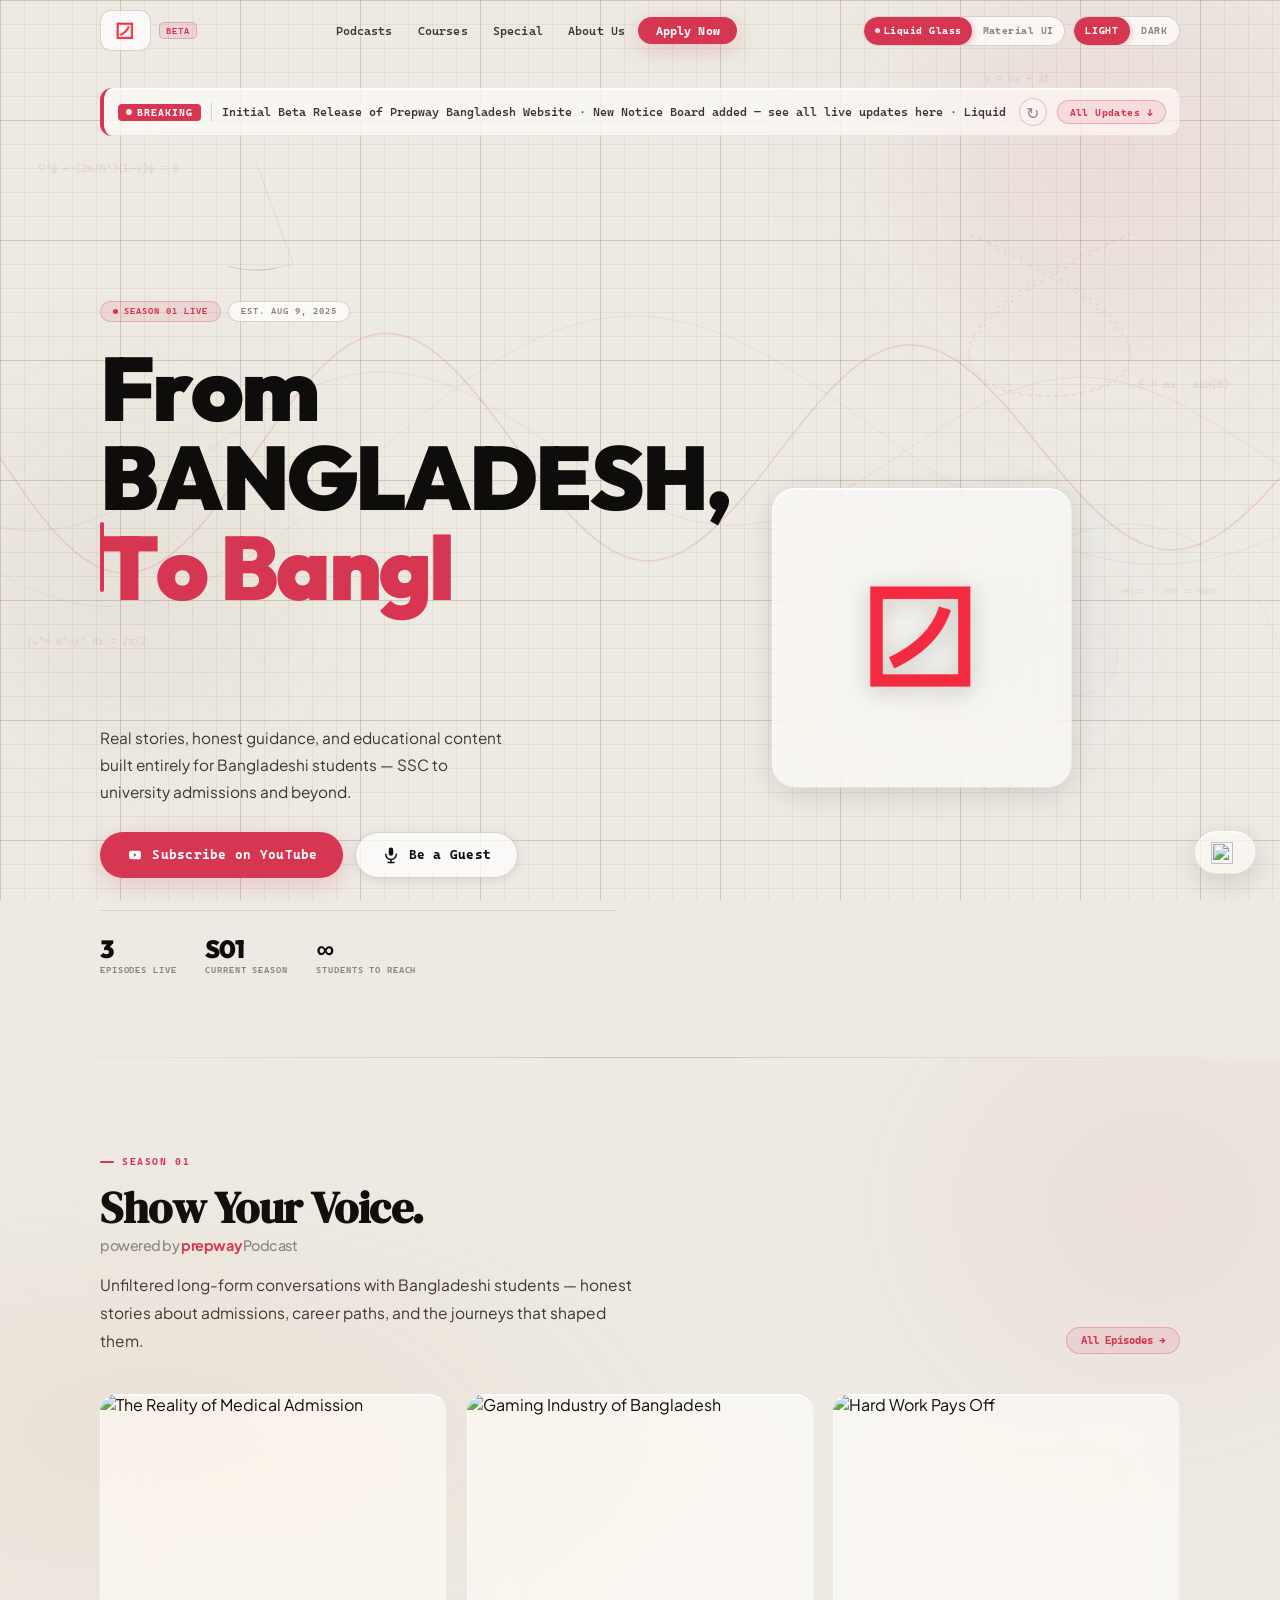
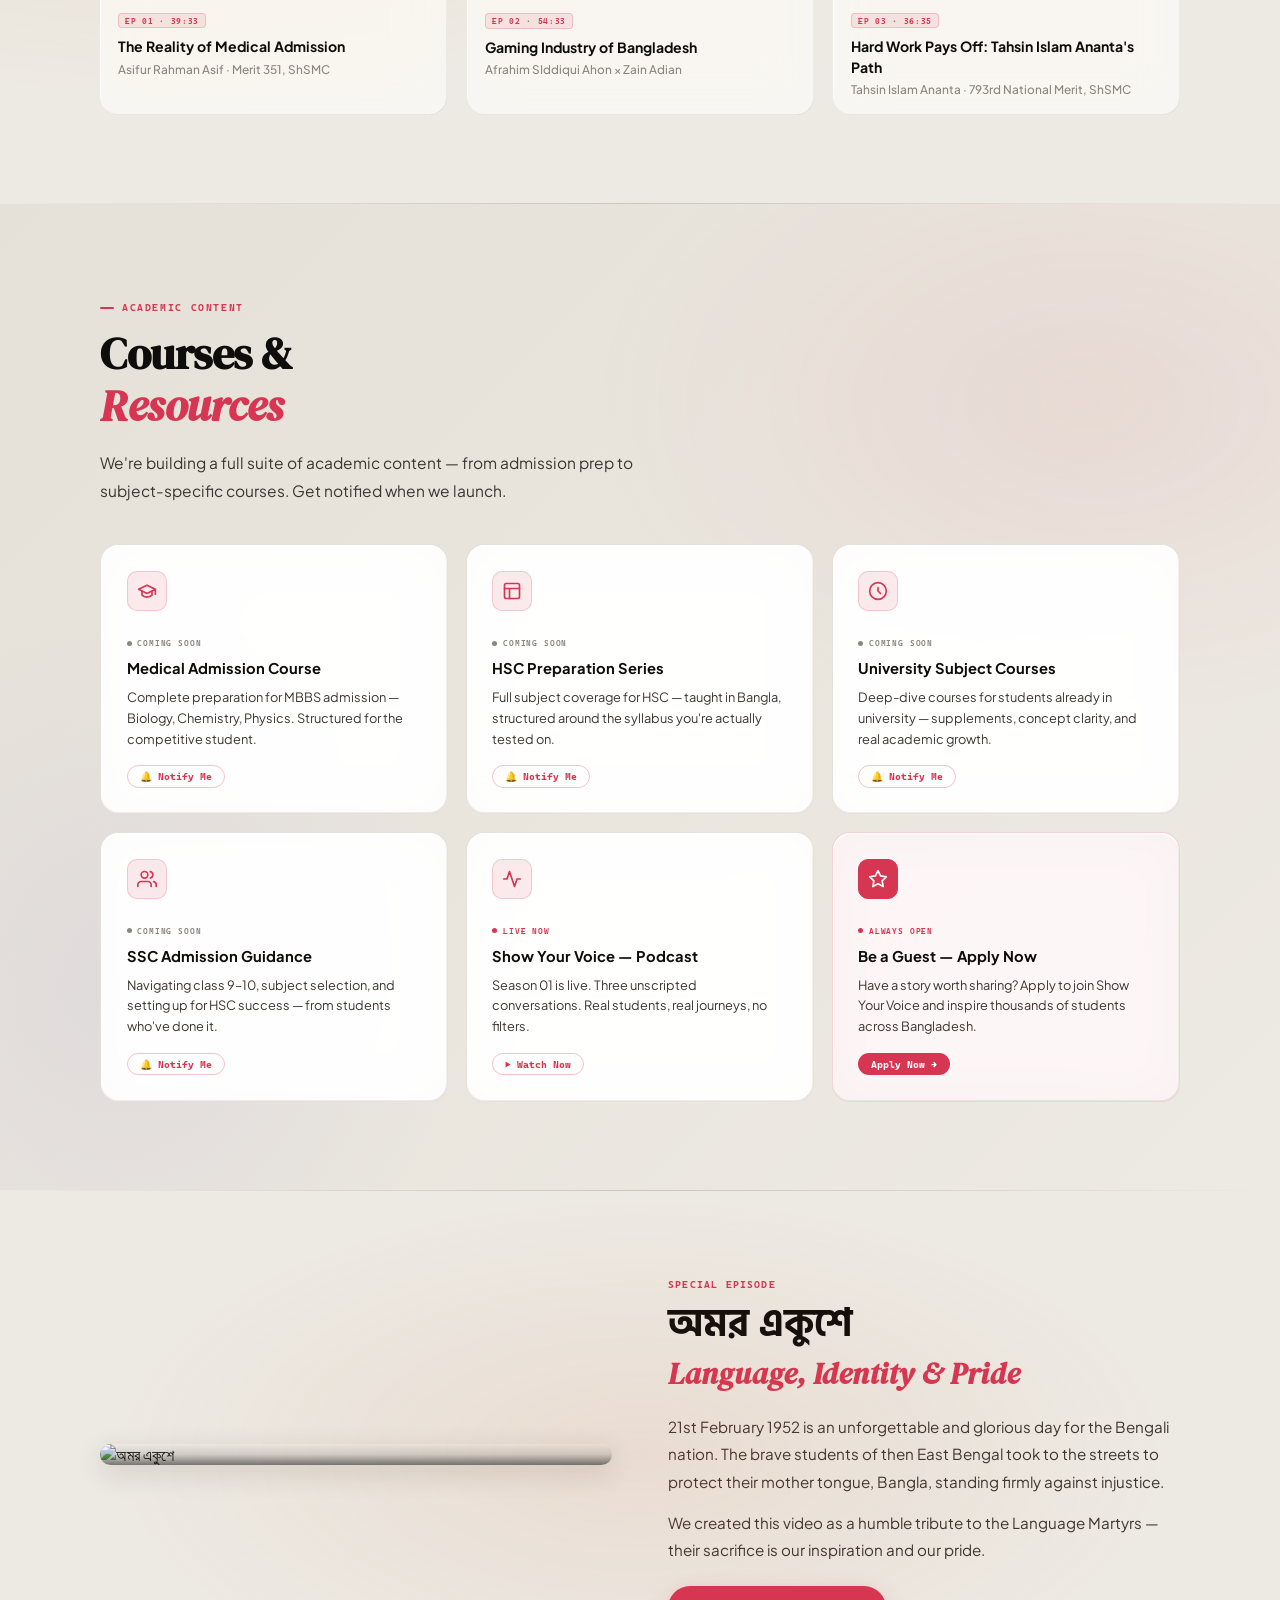
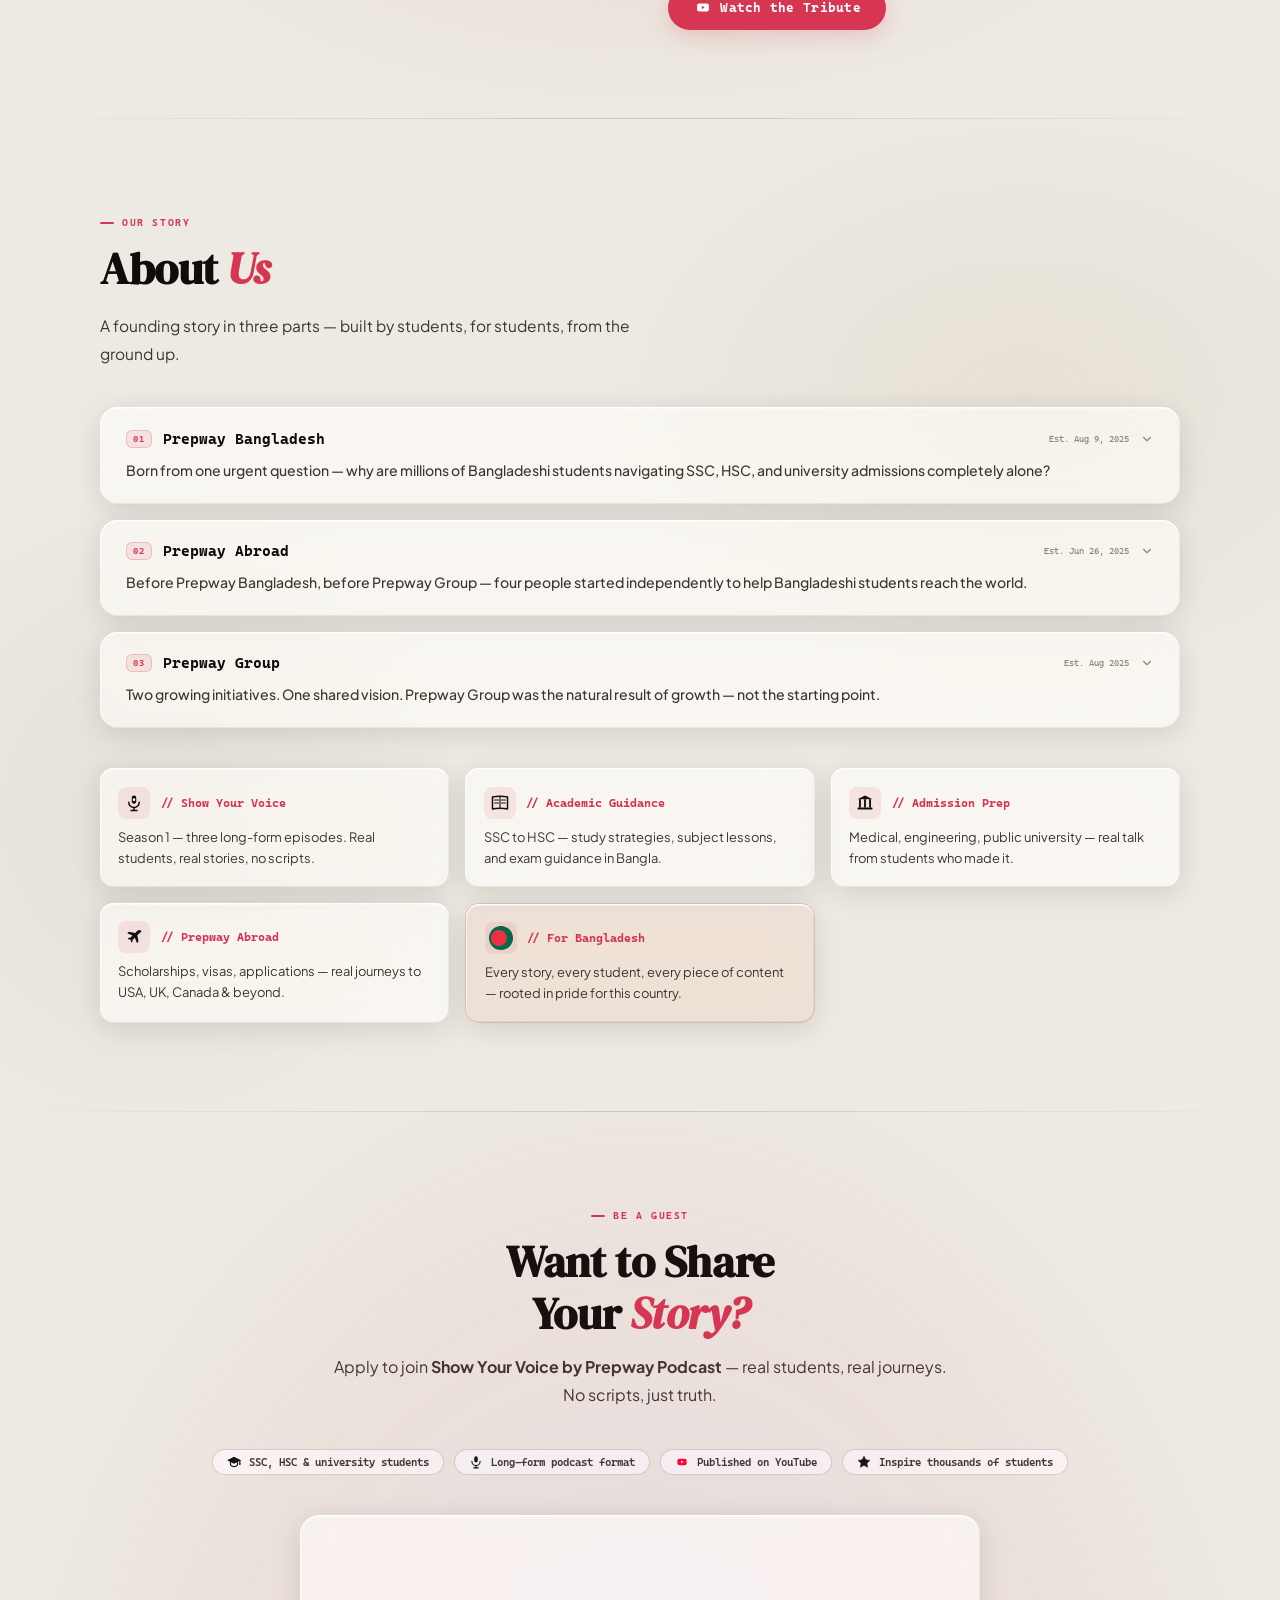
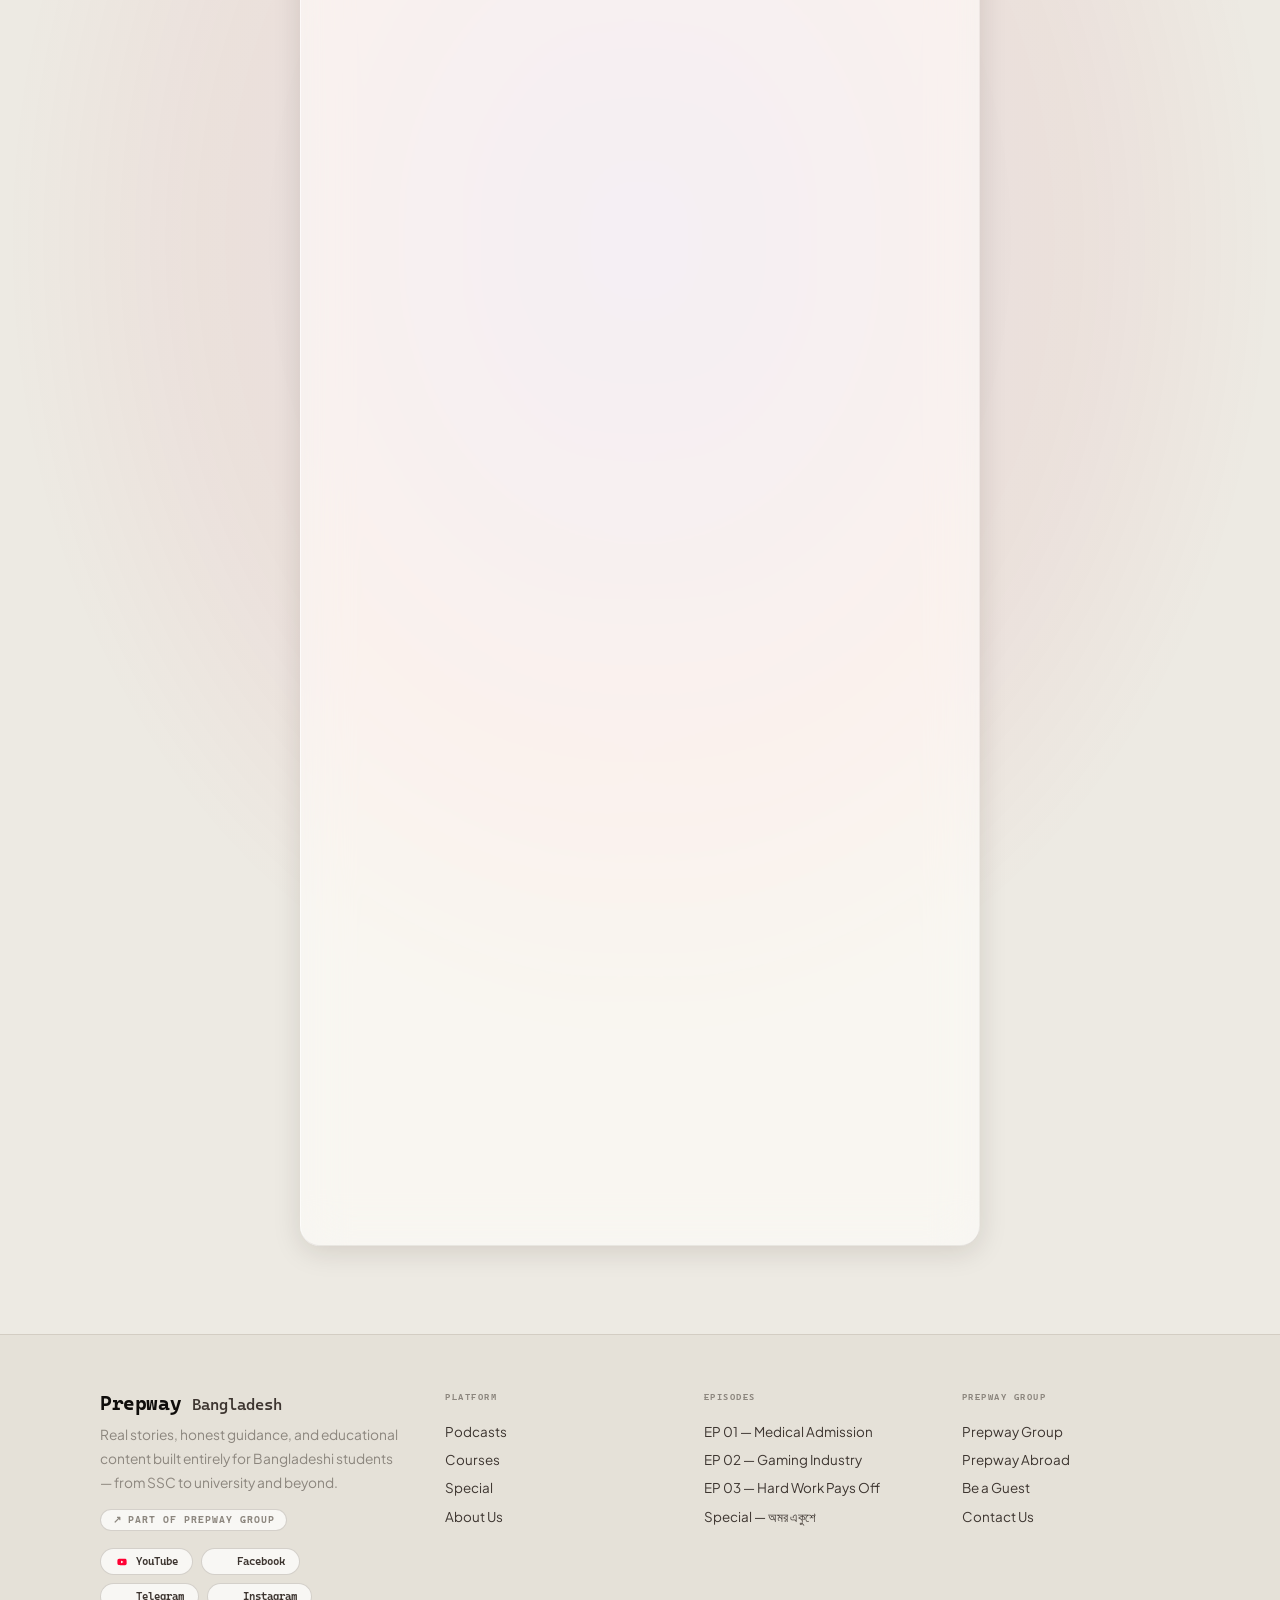
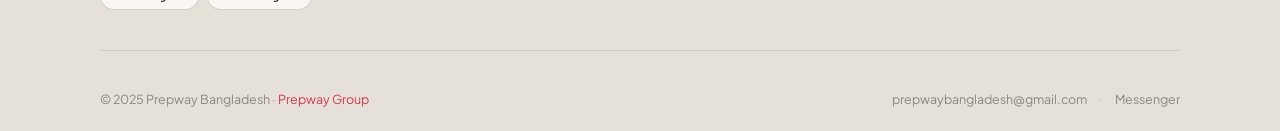
==== commit 3b067650: "Update index.html" ====
--- a/index.html
+++ b/index.html
@@ -6,14 +6,14 @@
 <title>Prepway Bangladesh</title>
 <link rel="icon" type="image/png" href="logo.png">
 <link rel="apple-touch-icon" href="logo.png">
-<meta name="description" content="Prepway Bangladesh is an educational platform guiding Bangladeshi students through SSC, HSC, and university admissions — From Bangladesh, To Bangladesh."/>
+<meta name="description" content="Prepway Bangladesh is an educational platform guiding Bangladeshi students through SSC, HSC, and university admissions — From Bangladesh, To Bangladesh. Part of Prepway Group."/>
 <meta name="keywords" content="Prepway Bangladesh, Bangladeshi student guidance, SSC preparation, HSC preparation, university admission Bangladesh, medical admission, Show Your Voice podcast, Prepway Group"/>
 <meta name="author" content="Prepway Group"/>
 <meta name="robots" content="index, follow"/>
 <link rel="canonical" href="https://prepwaybd.vercel.app/"/>
 <meta property="og:type" content="website"/>
 <meta property="og:title" content="Prepway Bangladesh — From Bangladesh, To Bangladesh"/>
-<meta property="og:description" content="An educational platform guiding Bangladeshi students through SSC, HSC, and university admissions."/>
+<meta property="og:description" content="An educational platform guiding Bangladeshi students through SSC, HSC, and university admissions. Part of Prepway Group."/>
 <meta property="og:image" content="logo.png"/>
 <meta property="og:url" content="https://prepwaybd.vercel.app/"/>
 <meta property="og:site_name" content="Prepway Bangladesh"/>
@@ -22,7 +22,7 @@
 <meta name="twitter:description" content="A podcast platform guiding Bangladeshi students. Watch Show Your Voice — Season 01."/>
 <meta name="twitter:image" content="logo.png"/>
 <meta name="theme-color" content="#17171C" media="(prefers-color-scheme: dark)"/>
-<meta name="theme-color" content="#EAE7E0" media="(prefers-color-scheme: light)"/>
+<meta name="theme-color" content="#EDEAE3" media="(prefers-color-scheme: light)"/>
 <link rel="preconnect" href="https://fonts.googleapis.com">
 <link rel="preconnect" href="https://fonts.gstatic.com" crossorigin>
 <link href="https://fonts.googleapis.com/css2?family=Cascadia+Code:ital,wght@0,200..700;1,200..700&family=DM+Serif+Display:ital@0;1&family=Hind+Siliguri:wght@400;500;600;700&family=Outfit:wght@300..900&family=Plus+Jakarta+Sans:ital,wght@0,300..800;1,300..800&display=swap" rel="stylesheet">
@@ -40,7 +40,7 @@
   --bg:       #13131A;
   --bg-s:     #1A1A23;
   --bg-card:  rgba(255,255,255,.048);
-  --text:     #F0EAE1;          /* warm white — crisp on dark */
+  --text:     #F0EAE1;
   --text-2:   #BEB8AE;
   --text-3:   #72706C;
   --border:   rgba(255,255,255,.08);
@@ -48,7 +48,6 @@
   --gc-bg:    rgba(255,255,255,.07);
   --nav-bg:   rgba(19,19,26,.94);
 
-  /* Glass */
   --g-blur: blur(24px) saturate(190%);
   --g-tint: rgba(255,255,255,.068);
   --g-shad: 0 8px 32px rgba(0,0,0,.32),
@@ -60,14 +59,12 @@
   --sh-md: 0 8px 28px rgba(0,0,0,.40);
   --sh-br: 0 6px 22px rgba(214,54,81,.32);
 
-  /* Material (Lite) */
   --md-s1:  #1E1E26;
   --md-s2:  #252530;
   --md-d1:  0 1px 3px rgba(0,0,0,.40),0 1px 2px rgba(0,0,0,.28);
   --md-d2:  0 3px 6px rgba(0,0,0,.32),0 3px 6px rgba(0,0,0,.24);
   --md-d4:  0 10px 20px rgba(0,0,0,.28),0 6px 6px rgba(0,0,0,.22);
 
-  /* Physics spring easing */
   --spring: cubic-bezier(.34,1.56,.64,1);
   --ease-out: cubic-bezier(.22,1,.36,1);
 }
@@ -75,7 +72,7 @@
   --bg:       #EDEAE3;
   --bg-s:     #E5E1D8;
   --bg-card:  rgba(255,255,255,.75);
-  --text:     #0F0D0B;          /* near-black — maximum crisp */
+  --text:     #0F0D0B;
   --text-2:   #3D3530;
   --text-3:   #8C867E;
   --border:   rgba(50,35,15,.10);
@@ -100,9 +97,7 @@
   --md-d4: 0 10px 20px rgba(40,25,10,.12),0 6px 6px rgba(40,25,10,.08);
 }
 
-/* ═══════════════════════════════════════════════════════════
-   RESET
-═══════════════════════════════════════════════════════════ */
+/* ═══ RESET ═══ */
 *,*::before,*::after{box-sizing:border-box;margin:0;padding:0}
 html{scroll-behavior:smooth;-webkit-font-smoothing:antialiased;-moz-osx-font-smoothing:grayscale}
 body{font-family:"Plus Jakarta Sans",sans-serif;background:var(--bg);color:var(--text);min-height:100vh;overflow-x:hidden;transition:background .4s var(--ease-out),color .4s var(--ease-out)}
@@ -110,9 +105,7 @@
 button{cursor:pointer;font-family:inherit;border:none;background:none}
 img{max-width:100%;display:block}
 
-/* ═══════════════════════════════════════════════════════════
-   GLASS SYSTEM
-═══════════════════════════════════════════════════════════ */
+/* ═══ GLASS SYSTEM ═══ */
 .glass{position:relative;isolation:isolate;border-radius:inherit}
 .g-f{position:absolute;inset:0;z-index:1;border-radius:inherit;backdrop-filter:var(--g-blur);-webkit-backdrop-filter:var(--g-blur)}
 .g-o{position:absolute;inset:0;z-index:2;border-radius:inherit;background:var(--g-tint)}
@@ -120,35 +113,30 @@
 .g-c{position:relative;z-index:4}
 [data-theme="dark"] .icon-mono{filter:invert(1) brightness(2)}
 
-/* ═══════════════════════════════════════════════════════════
-   LAYOUT
-═══════════════════════════════════════════════════════════ */
+/* ═══ LAYOUT ═══ */
 .container{max-width:1160px;margin:0 auto;padding:0 2.5rem}
 .section{padding:5.5rem 0;position:relative;z-index:1}
 .divider{height:1px;background:linear-gradient(90deg,transparent,var(--border-2),transparent);z-index:1}
 
-/* ═══════════════════════════════════════════════════════════
-   ANIMATED CANVAS BACKGROUND  (Rich mode)
-   Physics-based: wave equations, pendulum paths, orbital traces
-═══════════════════════════════════════════════════════════ */
+/* ═══ ANIMATED CANVAS BACKGROUND ═══ */
 #bgCanvas{position:fixed;inset:0;z-index:0;pointer-events:none;width:100%;height:100%}
 
 /* Fine math grid */
 .math-grid{
   position:fixed;inset:0;z-index:0;pointer-events:none;
   background-image:
-    linear-gradient(var(--grid-line,rgba(120,80,40,.08)) 1px, transparent 1px),
-    linear-gradient(90deg, var(--grid-line,rgba(120,80,40,.08)) 1px, transparent 1px),
-    linear-gradient(var(--grid-major,rgba(120,80,40,.16)) 1px, transparent 1px),
-    linear-gradient(90deg, var(--grid-major,rgba(120,80,40,.16)) 1px, transparent 1px);
-  background-size: 24px 24px, 24px 24px, 120px 120px, 120px 120px;
+    linear-gradient(var(--grid-line,rgba(120,80,40,.08)) 1px,transparent 1px),
+    linear-gradient(90deg,var(--grid-line,rgba(120,80,40,.08)) 1px,transparent 1px),
+    linear-gradient(var(--grid-major,rgba(120,80,40,.16)) 1px,transparent 1px),
+    linear-gradient(90deg,var(--grid-major,rgba(120,80,40,.16)) 1px,transparent 1px);
+  background-size:24px 24px,24px 24px,120px 120px,120px 120px;
 }
 [data-theme="dark"] .math-grid{
   --grid-line:  rgba(255,255,255,.035);
   --grid-major: rgba(255,255,255,.075);
 }
 
-/* Floating physics labels — atmospheric decoration */
+/* Floating physics labels */
 .phys-label{
   position:fixed;z-index:0;pointer-events:none;
   font-family:"Cascadia Code",monospace;font-size:.68rem;
@@ -158,7 +146,7 @@
 }
 [data-theme="dark"] .phys-label{opacity:.10}
 @keyframes floatLabel{
-  0%  {transform:translate(0,0)   rotate(var(--rot,0deg))}
+  0%  {transform:translate(0,0) rotate(var(--rot,0deg))}
   50% {transform:translate(var(--dx,8px),var(--dy,-12px)) rotate(calc(var(--rot,0deg) + 2deg))}
   100%{transform:translate(var(--dx2,-6px),var(--dy2,8px)) rotate(calc(var(--rot,0deg) - 1deg))}
 }
@@ -174,17 +162,16 @@
 @keyframes orb1{from{transform:translate(0,0) scale(1)}to{transform:translate(-45px,35px) scale(1.09)}}
 @keyframes orb2{from{transform:translate(0,0) scale(1)}to{transform:translate(35px,-45px) scale(1.07)}}
 
-/* Section-specific ambience */
-#podcasts,#special,#about,#booking{isolation:isolate}
-#podcasts::before,#special::before,#about::before,#booking::before{content:'';position:absolute;inset:0;pointer-events:none;z-index:0}
+/* Section ambience */
+#podcasts,#special,#about,#booking,#courses{isolation:isolate}
+#podcasts::before,#special::before,#about::before,#booking::before,#courses::before{content:'';position:absolute;inset:0;pointer-events:none;z-index:0}
 #podcasts::before{background:radial-gradient(ellipse 70% 55% at 12% 50%,rgba(214,120,54,.08) 0%,transparent 65%),radial-gradient(ellipse 45% 70% at 90% 20%,rgba(214,54,81,.06) 0%,transparent 60%)}
 #special::before{background:radial-gradient(ellipse 55% 65% at 50% 50%,rgba(200,80,40,.09) 0%,transparent 75%)}
 #about::before{background:radial-gradient(ellipse 50% 45% at 80% 28%,rgba(160,120,60,.08) 0%,transparent 65%),radial-gradient(ellipse 40% 55% at 12% 70%,rgba(120,80,40,.06) 0%,transparent 60%)}
 #booking::before{background:radial-gradient(ellipse 62% 55% at 50% 40%,rgba(100,60,200,.09) 0%,rgba(214,54,81,.05) 55%,transparent 80%)}
-
-/* ═══════════════════════════════════════════════════════════
-   TYPOGRAPHY — crisp in both themes
-═══════════════════════════════════════════════════════════ */
+#courses::before{background:radial-gradient(ellipse 60% 50% at 85% 20%,rgba(214,54,81,.07) 0%,transparent 65%),radial-gradient(ellipse 40% 60% at 10% 80%,rgba(80,60,200,.06) 0%,transparent 65%)}
+
+/* ═══ TYPOGRAPHY ═══ */
 .eyebrow{
   display:inline-flex;align-items:center;gap:.5rem;
   font-family:"Cascadia Code",monospace;font-optical-sizing:auto;
@@ -205,9 +192,24 @@
   color:var(--text-2);line-height:1.78;max-width:540px;
 }
 
-/* ═══════════════════════════════════════════════════════════
-   NAVIGATION
-═══════════════════════════════════════════════════════════ */
+/* ═══ GROUP BANNER ═══ */
+.group-banner{
+  position:fixed;top:0;left:50%;transform:translateX(-50%);z-index:700;
+  font-family:"Cascadia Code",monospace;font-size:.55rem;font-weight:700;
+  letter-spacing:.12em;text-transform:uppercase;
+  color:var(--text-3);background:var(--nav-bg);
+  padding:.28rem 1.1rem;
+  border-radius:0 0 10px 10px;
+  border:1px solid var(--border);border-top:none;
+  backdrop-filter:blur(20px);-webkit-backdrop-filter:blur(20px);
+  transition:opacity .3s,transform .3s;
+  white-space:nowrap;
+}
+.group-banner a{color:var(--brand);transition:opacity .2s}
+.group-banner a:hover{opacity:.75}
+.group-banner.hidden{opacity:0;transform:translateX(-50%) translateY(-100%);pointer-events:none}
+
+/* ═══ NAVIGATION ═══ */
 nav#mainNav{
   position:fixed;top:0;left:0;right:0;z-index:600;height:62px;
   background:transparent;border-bottom:1px solid transparent;
@@ -225,7 +227,6 @@
   max-width:1160px;margin:0 auto;padding:0 2.5rem;
   height:100%;display:flex;align-items:center;justify-content:space-between;gap:.75rem;
 }
-/* Logo */
 .nav-logo{
   display:flex;align-items:center;gap:.5rem;flex-shrink:0;
   padding:.28rem .58rem;border-radius:11px;
@@ -234,13 +235,16 @@
 }
 .nav-logo:hover{border-color:var(--brand);background:var(--brand-s);transform:translateY(-1px)}
 .nav-logo img{height:30px;width:auto}
+.nav-logo-text{
+  font-family:"Cascadia Code",monospace;font-weight:700;font-size:.72rem;
+  color:var(--text);letter-spacing:-.01em;
+}
 .beta{
   font-family:"Cascadia Code",monospace;font-optical-sizing:auto;
   font-size:.54rem;font-weight:700;letter-spacing:.12em;text-transform:uppercase;
   color:var(--brand);background:var(--brand-s);
   border:1px solid rgba(214,54,81,.3);border-radius:5px;padding:.16rem .4rem;flex-shrink:0;
 }
-/* Nav links */
 .nav-links{display:flex;align-items:center;gap:.06rem;list-style:none}
 .nav-links a{
   font-family:"Cascadia Code",monospace;font-optical-sizing:auto;
@@ -259,10 +263,9 @@
 }
 .nav-cta:hover{transform:translateY(-2px) scale(1.03)!important;box-shadow:0 10px 28px rgba(214,54,81,.40)!important}
 .nav-cta:active{transform:scale(.97)!important}
-/* Nav right */
 .nav-right{display:flex;align-items:center;gap:.5rem;flex-shrink:0}
 
-/* ── Mode switch ── */
+/* Mode switch */
 .view-switch{
   display:flex;align-items:center;border-radius:100px;
   border:1px solid var(--border-2);overflow:hidden;height:30px;
@@ -291,7 +294,7 @@
 .vsw-short{display:none}
 @media(max-width:1080px){.vsw-long{display:none}.vsw-short{display:inline}}
 
-/* ── Theme toggle ── */
+/* Theme toggle */
 .theme-tog{
   display:flex;align-items:center;border-radius:100px;
   border:1px solid var(--border-2);overflow:hidden;height:30px;
@@ -313,7 +316,7 @@
   animation:swOn .32s var(--spring) both;
 }
 
-/* ── Hamburger ── */
+/* Hamburger */
 .mob-btn{
   display:none;width:36px;height:36px;border-radius:9px;
   background:var(--gc-bg);border:1px solid var(--border-2);
@@ -322,9 +325,7 @@
 }
 .mob-btn:hover{color:var(--text);transform:scale(1.08)}
 
-/* ═══════════════════════════════════════════════════════════
-   MOBILE DRAWER
-═══════════════════════════════════════════════════════════ */
+/* ═══ MOBILE DRAWER ═══ */
 .mob-nav{
   display:none;
   position:fixed;top:62px;left:0;right:0;z-index:590;
@@ -369,9 +370,7 @@
   color:var(--text-3);flex-shrink:0;
 }
 
-/* ═══════════════════════════════════════════════════════════
-   NOTICE BOARD — Breaking News (full container width)
-═══════════════════════════════════════════════════════════ */
+/* ═══ NOTICE BOARD ═══ */
 .nb-wrap{max-width:1160px;margin:0 auto;padding:0 2.5rem;position:relative;z-index:2}
 .notice-board{
   display:flex;width:100%;border-radius:12px;margin-bottom:1.3rem;
@@ -379,10 +378,7 @@
   border-left:4px solid var(--brand);
   transition:box-shadow .35s var(--ease-out),transform .25s var(--spring);
 }
-.notice-board:hover{
-  box-shadow:0 6px 28px rgba(214,54,81,.20);
-  transform:translateY(-1px);
-}
+.notice-board:hover{box-shadow:0 6px 28px rgba(214,54,81,.20);transform:translateY(-1px)}
 .nb-inner{display:flex;align-items:center;gap:10px;padding:10px 14px;width:100%;flex-wrap:nowrap;min-width:0}
 .nb-live{
   display:inline-flex;align-items:center;gap:5px;
@@ -423,8 +419,6 @@
 .nb-all::before{content:'';position:absolute;inset:0;background:var(--brand);transform:scaleX(0);transform-origin:left;transition:transform .3s var(--ease-out);border-radius:inherit;z-index:-1}
 .nb-all:hover{color:#fff;transform:scale(1.05);box-shadow:0 4px 14px rgba(214,54,81,.35)}
 .nb-all:hover::before{transform:scaleX(1)}
-
-/* All-updates panel */
 .nb-panel{display:none;max-width:1160px;margin:0 auto;padding:0 2.5rem;margin-bottom:1rem;position:relative;z-index:2}
 .nb-panel-box{
   border-radius:14px;padding:1rem 1.2rem;position:relative;
@@ -442,15 +436,10 @@
   color:var(--brand);margin-bottom:.85rem;font-size:.78rem;font-weight:700;
 }
 #fullList{line-height:1.9;font-family:"Plus Jakarta Sans",sans-serif;font-size:.83rem;color:var(--text-2)}
-#fullList .ni{
-  padding:9px 0;border-bottom:1px solid var(--border);
-  animation:fadeRow .3s var(--ease-out) both;
-}
+#fullList .ni{padding:9px 0;border-bottom:1px solid var(--border);animation:fadeRow .3s var(--ease-out) both}
 @keyframes fadeRow{from{opacity:0;transform:translateX(-8px)}to{opacity:1;transform:none}}
 
-/* ═══════════════════════════════════════════════════════════
-   HERO
-═══════════════════════════════════════════════════════════ */
+/* ═══ HERO ═══ */
 .hero{
   min-height:100vh;padding-top:62px;
   display:grid;grid-template-columns:1fr 1fr;
@@ -463,7 +452,20 @@
 .hero-right{display:flex;justify-content:center;align-items:center;animation:heroIn .8s .14s var(--ease-out) both}
 @keyframes heroIn{from{opacity:0;transform:translateY(28px)}to{opacity:1;transform:none}}
 
-/* Bengali */
+/* Hero badges */
+.hero-badges{display:flex;flex-wrap:wrap;gap:.45rem;margin-bottom:1.3rem}
+.hero-badge{
+  display:inline-flex;align-items:center;gap:.38rem;
+  font-family:"Cascadia Code",monospace;font-optical-sizing:auto;
+  font-size:.55rem;font-weight:700;letter-spacing:.12em;text-transform:uppercase;
+  color:var(--text-3);border:1px solid var(--border-2);border-radius:100px;
+  padding:.28rem .72rem;background:var(--gc-bg);
+  backdrop-filter:blur(8px);-webkit-backdrop-filter:blur(8px);
+}
+.hero-badge.brand{color:var(--brand);border-color:rgba(214,54,81,.28);background:var(--brand-s)}
+.hero-badge-dot{width:5px;height:5px;border-radius:50%;background:currentColor;animation:vdot 2s ease-in-out infinite}
+
+/* Bengali slogan */
 .slogan-bn{
   font-family:"Hind Siliguri",sans-serif;
   font-size:clamp(1.2rem,2.2vw,1.55rem);font-weight:700;
@@ -495,10 +497,15 @@
 @keyframes blink{0%,100%{opacity:1}50%{opacity:0}}
 @keyframes chIn{from{opacity:0;transform:translateY(5px)}to{opacity:1;transform:none}}
 
-/* ═══════════════════════════════════════════════════════════
-   BUTTONS — immersive, physics-based interactions
-═══════════════════════════════════════════════════════════ */
-.hero-btns{display:flex;flex-wrap:wrap;gap:.75rem;margin-top:1.4rem}
+/* Hero sub text */
+.hero-sub{
+  font-family:"Plus Jakarta Sans",sans-serif;
+  font-size:.96rem;color:var(--text-2);line-height:1.76;
+  margin-bottom:1.7rem;max-width:420px;
+}
+
+/* Buttons */
+.hero-btns{display:flex;flex-wrap:wrap;gap:.75rem}
 .btn{
   display:inline-flex;align-items:center;gap:.55rem;
   font-family:"Cascadia Code",monospace;font-optical-sizing:auto;
@@ -529,6 +536,22 @@
 .btn-o:hover{transform:translateY(-3px) scale(1.02);box-shadow:var(--sh-md);border-color:var(--border)}
 .btn-o:active{transform:scale(.96)}
 
+/* Hero stats strip */
+.hero-stats{
+  display:flex;gap:1.8rem;margin-top:2rem;padding-top:1.6rem;
+  border-top:1px solid var(--border);
+}
+.hstat{display:flex;flex-direction:column;gap:.2rem}
+.hstat-n{
+  font-family:"Outfit",sans-serif;font-weight:900;
+  font-size:1.55rem;letter-spacing:-.04em;color:var(--text);line-height:1;
+}
+.hstat-l{
+  font-family:"Cascadia Code",monospace;font-optical-sizing:auto;
+  font-size:.55rem;font-weight:700;letter-spacing:.1em;text-transform:uppercase;
+  color:var(--text-3);
+}
+
 /* Logo card */
 .logo-card{
   border-radius:24px;width:300px;height:300px;
@@ -545,61 +568,80 @@
 }
 [data-theme="light"] .lc-grid{background-image:linear-gradient(rgba(0,0,0,.05) 1px,transparent 1px),linear-gradient(90deg,rgba(0,0,0,.05) 1px,transparent 1px)}
 
-/* ═══════════════════════════════════════════════════════════
-   EPISODE CARDS
-═══════════════════════════════════════════════════════════ */
-.eps-grid{display:grid;grid-template-columns:repeat(3,1fr);gap:1.25rem;margin-top:2.5rem}
+/* ═══ EPISODE CARDS ═══ */
+.section-header{display:flex;align-items:flex-end;justify-content:space-between;gap:1.5rem;margin-bottom:2.5rem;flex-wrap:wrap}
+.eps-grid{display:grid;grid-template-columns:repeat(3,1fr);gap:1.25rem}
 .ep-card{
-  border-radius:16px;overflow:hidden;cursor:pointer;
+  border-radius:18px;overflow:hidden;cursor:pointer;
   transition:transform .32s var(--spring),box-shadow .32s var(--ease-out);
   will-change:transform;
 }
-.ep-card:hover{transform:translateY(-6px) scale(1.015);box-shadow:0 14px 36px rgba(0,0,0,.32)}
+.ep-card:hover{transform:translateY(-6px) scale(1.015);box-shadow:0 18px 44px rgba(0,0,0,.32)}
 .ep-card:active{transform:scale(.97)}
 .ep-thumb{position:relative;aspect-ratio:16/9;overflow:hidden}
 .ep-thumb img{width:100%;height:100%;object-fit:cover;transition:transform .45s var(--ease-out)}
 .ep-card:hover .ep-thumb img{transform:scale(1.06)}
 .ep-ov{
-  position:absolute;inset:0;background:rgba(0,0,0,.30);
+  position:absolute;inset:0;
+  background:linear-gradient(to top,rgba(0,0,0,.6) 0%,rgba(0,0,0,.15) 60%,transparent 100%);
   display:flex;align-items:center;justify-content:center;
   opacity:0;transition:opacity .28s;
 }
 .ep-card:hover .ep-ov{opacity:1}
 .ep-play{
-  width:52px;height:52px;border-radius:50%;
+  width:54px;height:54px;border-radius:50%;
   background:rgba(255,255,255,.94);
   display:flex;align-items:center;justify-content:center;
-  box-shadow:0 4px 20px rgba(0,0,0,.32);
+  box-shadow:0 6px 24px rgba(0,0,0,.36);
   transform:scale(.85);transition:transform .28s var(--spring);
 }
 .ep-card:hover .ep-play{transform:scale(1)}
 .play-icon{width:22px;height:22px;object-fit:contain}
-.ep-body{padding:1rem}
-.ep-row{display:flex;align-items:center;justify-content:space-between;margin-bottom:.3rem}
+.ep-body{padding:1.1rem 1.15rem}
+.ep-row{display:flex;align-items:center;justify-content:space-between;margin-bottom:.35rem}
 .ep-n{font-family:"Cascadia Code",monospace;font-optical-sizing:auto;font-size:.60rem;font-weight:700;color:var(--brand);letter-spacing:.1em;text-transform:uppercase}
 .ep-d{font-family:"Cascadia Code",monospace;font-optical-sizing:auto;font-size:.58rem;color:var(--text-3);font-weight:500}
-.ep-t{font-family:"Plus Jakarta Sans",sans-serif;font-size:.86rem;font-weight:700;color:var(--text);line-height:1.45;margin-bottom:.28rem}
+.ep-t{font-family:"Plus Jakarta Sans",sans-serif;font-size:.88rem;font-weight:700;color:var(--text);line-height:1.45;margin-bottom:.3rem}
 .ep-g{font-family:"Plus Jakarta Sans",sans-serif;font-size:.74rem;color:var(--text-3);font-weight:500}
+.ep-badge{
+  display:inline-flex;align-items:center;gap:.3rem;
+  font-family:"Cascadia Code",monospace;font-optical-sizing:auto;
+  font-size:.52rem;font-weight:700;color:var(--brand);
+  background:var(--brand-s);border:1px solid rgba(214,54,81,.22);
+  border-radius:4px;padding:.12rem .38rem;letter-spacing:.08em;
+  text-transform:uppercase;margin-bottom:.5rem;
+}
 .pw-by{display:block;font-family:"Plus Jakarta Sans",sans-serif;font-size:.90rem;font-weight:500;color:var(--text-3);margin-top:.2rem}
 .pw-by .pw{font-weight:700;color:var(--brand)}
 
-/* ═══════════════════════════════════════════════════════════
-   SPECIAL
-═══════════════════════════════════════════════════════════ */
+/* View all link */
+.view-all{
+  display:inline-flex;align-items:center;gap:.4rem;
+  font-family:"Cascadia Code",monospace;font-optical-sizing:auto;
+  font-size:.68rem;font-weight:700;color:var(--brand);
+  border:1px solid rgba(214,54,81,.28);border-radius:100px;
+  padding:.38rem .88rem;background:var(--brand-s);
+  transition:background .2s,transform .22s var(--spring),box-shadow .2s;
+  white-space:nowrap;flex-shrink:0;
+}
+.view-all:hover{background:var(--brand-m);transform:translateX(3px);box-shadow:0 4px 14px rgba(214,54,81,.22)}
+
+/* ═══ SPECIAL SECTION ═══ */
 .spec-inner{display:grid;grid-template-columns:1fr 1fr;gap:3.5rem;align-items:center}
 .spec-link{
-  display:block;border-radius:16px;overflow:hidden;position:relative;
+  display:block;border-radius:18px;overflow:hidden;position:relative;
   box-shadow:var(--sh-md);cursor:pointer;
   transition:transform .32s var(--spring),box-shadow .32s;
 }
-.spec-link:hover{transform:scale(1.025);box-shadow:0 16px 42px rgba(0,0,0,.30)}
+.spec-link:hover{transform:scale(1.025);box-shadow:0 18px 48px rgba(0,0,0,.32)}
 .spec-link img{width:100%;height:auto}
 .spec-ov{
-  position:absolute;inset:0;background:rgba(0,0,0,.22);
+  position:absolute;inset:0;
+  background:linear-gradient(to top,rgba(0,0,0,.50) 0%,rgba(0,0,0,.12) 50%,transparent 100%);
   display:flex;align-items:center;justify-content:center;
   transition:background .28s;
 }
-.spec-link:hover .spec-ov{background:rgba(0,0,0,.36)}
+.spec-link:hover .spec-ov{background:linear-gradient(to top,rgba(0,0,0,.62) 0%,rgba(0,0,0,.20) 55%,transparent 100%)}
 .spec-badge{
   display:inline-flex;align-items:center;gap:.5rem;
   background:rgba(0,0,0,.72);color:#fff;
@@ -612,9 +654,65 @@
 .bengali-title{font-family:"Hind Siliguri",sans-serif;font-size:clamp(1.7rem,4vw,2.45rem);font-weight:700;color:var(--text);line-height:1.22;margin-bottom:1rem}
 .bengali-title em{color:var(--brand);font-style:italic;font-family:"DM Serif Display",serif;font-size:.77em}
 
-/* ═══════════════════════════════════════════════════════════
-   STORY CARDS (About)
-═══════════════════════════════════════════════════════════ */
+/* ═══ COURSES SECTION ═══ */
+#courses{
+  background:linear-gradient(135deg,var(--bg-s) 0%,var(--bg) 100%);
+  position:relative;
+}
+.courses-grid{display:grid;grid-template-columns:repeat(3,1fr);gap:1.1rem;margin-top:2.5rem}
+.course-card{
+  border-radius:18px;padding:1.6rem;
+  border:1px solid var(--border);
+  background:var(--gc-bg);
+  backdrop-filter:blur(16px);-webkit-backdrop-filter:blur(16px);
+  transition:transform .28s var(--spring),border-color .25s,box-shadow .28s;
+  position:relative;overflow:hidden;
+}
+.course-card::before{
+  content:'';position:absolute;top:0;left:0;right:0;height:2px;
+  background:linear-gradient(90deg,var(--brand),rgba(214,54,81,.30));
+  transform:scaleX(0);transform-origin:left;
+  transition:transform .38s var(--ease-out);
+}
+.course-card:hover{transform:translateY(-5px);border-color:var(--border-2);box-shadow:var(--sh-md)}
+.course-card:hover::before{transform:scaleX(1)}
+.course-card.available{border-color:rgba(214,54,81,.25);background:var(--brand-s)}
+.course-ico{
+  width:40px;height:40px;border-radius:10px;
+  display:flex;align-items:center;justify-content:center;
+  background:var(--brand-s);border:1px solid rgba(214,54,81,.20);
+  margin-bottom:1.1rem;
+}
+.course-ico svg{width:20px;height:20px}
+.course-status{
+  display:inline-flex;align-items:center;gap:.35rem;
+  font-family:"Cascadia Code",monospace;font-optical-sizing:auto;
+  font-size:.52rem;font-weight:700;letter-spacing:.1em;text-transform:uppercase;
+  margin-bottom:.65rem;
+}
+.course-status.soon{color:var(--text-3)}
+.course-status.live{color:var(--brand)}
+.course-status-dot{width:5px;height:5px;border-radius:50%;background:currentColor}
+.course-status.live .course-status-dot{animation:vdot 2s ease-in-out infinite}
+.course-title{
+  font-family:"Plus Jakarta Sans",sans-serif;font-size:.92rem;font-weight:700;
+  color:var(--text);line-height:1.4;margin-bottom:.5rem;
+}
+.course-desc{
+  font-family:"Plus Jakarta Sans",sans-serif;font-size:.80rem;
+  color:var(--text-2);line-height:1.62;
+}
+.course-notify{
+  display:inline-flex;align-items:center;gap:.4rem;
+  font-family:"Cascadia Code",monospace;font-optical-sizing:auto;
+  font-size:.62rem;font-weight:700;color:var(--brand);
+  background:none;border:1px solid rgba(214,54,81,.30);border-radius:100px;
+  padding:.3rem .75rem;margin-top:1rem;
+  transition:background .2s,border-color .2s;cursor:pointer;
+}
+.course-notify:hover{background:var(--brand-s);border-color:rgba(214,54,81,.5)}
+
+/* ═══ ABOUT / STORY ═══ */
 .story-cards{display:flex;flex-direction:column;gap:.95rem}
 .story-card{
   border-radius:18px;cursor:pointer;
@@ -623,7 +721,7 @@
 }
 .story-card:hover{transform:translateY(-2px);box-shadow:var(--sh-sm)}
 .story-card:active{transform:scale(.994)}
-.sc-in{padding:1.35rem 1.5rem}
+.sc-in{padding:1.4rem 1.6rem}
 .sc-hd{display:flex;align-items:center;gap:.7rem;margin-bottom:.68rem}
 .sc-num{
   font-family:"Cascadia Code",monospace;font-optical-sizing:auto;
@@ -678,9 +776,7 @@
 .acard h4{font-family:"Cascadia Code",monospace;font-optical-sizing:auto;font-size:.73rem;font-weight:700;color:var(--brand)}
 .acard p{font-family:"Plus Jakarta Sans",sans-serif;font-size:.81rem;color:var(--text-2);line-height:1.6}
 
-/* ═══════════════════════════════════════════════════════════
-   BOOKING / HLS
-═══════════════════════════════════════════════════════════ */
+/* ═══ BOOKING ═══ */
 .hl{
   display:inline-flex;align-items:center;gap:.5rem;
   font-family:"Cascadia Code",monospace;font-optical-sizing:auto;
@@ -696,21 +792,45 @@
 .gform-glass{border-radius:20px;width:100%;max-width:680px}
 .gform-inner{padding:.5rem}
 
-/* ═══════════════════════════════════════════════════════════
-   FOOTER — social icons ONLY here
-═══════════════════════════════════════════════════════════ */
+/* ═══ FOOTER ═══ */
 footer{
   position:relative;z-index:1;
   background:var(--bg-s);border-top:1px solid var(--border);
-  padding:3rem 0 1.5rem;
+  padding:3.5rem 0 1.5rem;
 }
 .ft-inner{max-width:1160px;margin:0 auto;padding:0 2.5rem}
-.ft-top{margin-bottom:2rem}
-.ft-brand{max-width:480px}
-.ft-name{display:flex;align-items:baseline;gap:.12rem;margin-bottom:.7rem}
+.ft-top{
+  display:grid;grid-template-columns:1.4fr 1fr 1fr 1fr;
+  gap:2.5rem;margin-bottom:2.5rem;padding-bottom:2.5rem;
+  border-bottom:1px solid var(--border);
+}
+.ft-brand{}
+.ft-name{display:flex;align-items:baseline;gap:.12rem;margin-bottom:.5rem}
 .ft-lp{font-family:"Cascadia Code",monospace;font-optical-sizing:auto;font-weight:700;font-size:1.28rem;color:var(--text);letter-spacing:-.02em}
 .ft-ls{font-family:"Cascadia Code",monospace;font-optical-sizing:auto;font-weight:500;font-size:.98rem;color:var(--text-2)}
-.ft-brand p{font-family:"Plus Jakarta Sans",sans-serif;font-size:.86rem;color:var(--text-3);line-height:1.72;margin-bottom:1.1rem}
+.ft-brand p{font-family:"Plus Jakarta Sans",sans-serif;font-size:.86rem;color:var(--text-3);line-height:1.72;margin-bottom:.75rem}
+.ft-group-link{
+  display:inline-flex;align-items:center;gap:.38rem;
+  font-family:"Cascadia Code",monospace;font-optical-sizing:auto;
+  font-size:.60rem;font-weight:700;letter-spacing:.1em;text-transform:uppercase;
+  color:var(--text-3);border:1px solid var(--border-2);border-radius:100px;
+  padding:.28rem .72rem;background:var(--gc-bg);
+  transition:color .2s,border-color .2s,background .2s;
+  margin-bottom:1.1rem;
+}
+.ft-group-link:hover{color:var(--text);border-color:var(--border)}
+.ft-col-title{
+  font-family:"Cascadia Code",monospace;font-optical-sizing:auto;
+  font-size:.58rem;font-weight:700;letter-spacing:.16em;text-transform:uppercase;
+  color:var(--text-3);margin-bottom:1.1rem;
+}
+.ft-links{list-style:none;display:flex;flex-direction:column;gap:.45rem}
+.ft-links a{
+  font-family:"Plus Jakarta Sans",sans-serif;font-size:.84rem;
+  color:var(--text-2);
+  transition:color .2s,transform .2s var(--spring);display:inline-block;
+}
+.ft-links a:hover{color:var(--brand);transform:translateX(3px)}
 .soc-row{display:flex;flex-wrap:wrap;gap:.5rem}
 .soc-btn{
   display:inline-flex;align-items:center;gap:.46rem;
@@ -727,15 +847,16 @@
 .soc-icon{width:14px;height:14px;object-fit:contain}
 .ft-bot{
   display:flex;align-items:center;justify-content:space-between;flex-wrap:wrap;gap:.5rem;
-  padding-top:1.4rem;border-top:1px solid var(--border);
   font-family:"Plus Jakarta Sans",sans-serif;font-size:.78rem;color:var(--text-3);
 }
 .ft-bot a{color:var(--brand)}
 .ft-bot a:hover{text-decoration:underline}
-
-/* ═══════════════════════════════════════════════════════════
-   MESSENGER FAB
-═══════════════════════════════════════════════════════════ */
+.ft-bot-right{display:flex;align-items:center;gap:.75rem}
+.ft-bot-right a{color:var(--text-3);transition:color .2s}
+.ft-bot-right a:hover{color:var(--text)}
+.ft-sep{color:var(--border-2)}
+
+/* ═══ MESSENGER FAB ═══ */
 .fab{
   position:fixed;right:1.5rem;bottom:1.6rem;z-index:550;
   display:inline-flex;align-items:center;gap:.45rem;
@@ -753,17 +874,12 @@
 }
 .fab:hover .fab-label{max-width:120px;opacity:1}
 
-/* ═══════════════════════════════════════════════════════════
-   SCROLL REVEAL
-═══════════════════════════════════════════════════════════ */
+/* ═══ SCROLL REVEAL ═══ */
 .rev{opacity:0;transform:translateY(24px);transition:opacity .65s var(--ease-out),transform .65s var(--ease-out)}
 .rev.on{opacity:1;transform:none}
 .d1{transition-delay:.07s}.d2{transition-delay:.14s}.d3{transition-delay:.21s}
 
-/* ═══════════════════════════════════════════════════════════
-   LITE MODE — MATERIAL UI
-   Static background, flat surfaces, crisp text
-═══════════════════════════════════════════════════════════ */
+/* ═══ LITE MODE ═══ */
 [data-view="lite"] *,[data-view="lite"] *::before,[data-view="lite"] *::after{
   animation:none!important;animation-duration:0s!important;
   backdrop-filter:none!important;-webkit-backdrop-filter:none!important;
@@ -774,39 +890,34 @@
 [data-view="lite"] .g-o{background:transparent!important}
 [data-view="lite"] .glass{background:var(--md-s1)!important;box-shadow:var(--md-d2)!important;border:none!important}
 [data-theme="light"][data-view="lite"] .glass{background:#fff!important}
-/* Hide ALL rich background elements */
 [data-view="lite"] #bgCanvas,[data-view="lite"] .math-grid,
 [data-view="lite"] .orb,[data-view="lite"] .phys-label{display:none!important}
 [data-view="lite"] #podcasts::before,[data-view="lite"] #special::before,
-[data-view="lite"] #about::before,[data-view="lite"] #booking::before{display:none!important}
-/* Static solid nav */
+[data-view="lite"] #about::before,[data-view="lite"] #booking::before,
+[data-view="lite"] #courses::before{display:none!important}
 [data-view="lite"] nav#mainNav{background:var(--md-s1)!important;backdrop-filter:none!important;border-bottom:1px solid var(--border)!important;box-shadow:var(--md-d1)!important}
 [data-theme="light"][data-view="lite"] nav#mainNav{background:#fff!important}
 [data-view="lite"] .mob-nav{background:var(--md-s1)!important;backdrop-filter:none!important}
 [data-theme="light"][data-view="lite"] .mob-nav{background:#fff!important}
-/* Cards */
 [data-view="lite"] .ep-card,[data-view="lite"] .story-card,[data-view="lite"] .acard,
-[data-view="lite"] .upcoming,[data-view="lite"] .gform-glass,
+[data-view="lite"] .course-card,[data-view="lite"] .upcoming,[data-view="lite"] .gform-glass,
 [data-view="lite"] .notice-board,[data-view="lite"] .nb-panel-box{
   background:var(--md-s1)!important;box-shadow:var(--md-d2)!important;border:none!important;border-radius:10px!important
 }
 [data-theme="light"][data-view="lite"] .ep-card,
 [data-theme="light"][data-view="lite"] .story-card,
 [data-theme="light"][data-view="lite"] .acard,
+[data-theme="light"][data-view="lite"] .course-card,
 [data-theme="light"][data-view="lite"] .upcoming,
 [data-theme="light"][data-view="lite"] .gform-glass,
 [data-theme="light"][data-view="lite"] .notice-board,
 [data-theme="light"][data-view="lite"] .nb-panel-box{background:#fff!important}
-/* Buttons — Material flat */
 [data-view="lite"] .btn-p{border-radius:8px!important}
 [data-view="lite"] .btn-o{border-radius:8px!important;background:var(--md-s1)!important;box-shadow:var(--md-d1)!important}
-/* Fab */
 [data-view="lite"] .fab{background:var(--brand)!important;box-shadow:var(--md-d4)!important;border-radius:16px!important}
 [data-view="lite"] .fab-label{color:#fff!important}
-/* Footer */
 [data-view="lite"] footer{background:var(--md-s2)!important}
 [data-theme="light"][data-view="lite"] footer{background:#f7f5f2!important}
-/* Show typing text immediately */
 [data-view="lite"] .ts{visibility:visible!important}
 [data-view="lite"] .to{display:none!important}
 [data-view="lite"] .tc{display:none!important}
@@ -814,16 +925,15 @@
 [data-view="lite"] .rev{opacity:1!important;transform:none!important}
 [data-view="lite"] .logo-card{transform:none!important}
 [data-view="lite"] .lc-grid{display:none!important}
-/* Toggle pill shape */
 [data-view="lite"] .view-switch,[data-view="lite"] .theme-tog{border-radius:8px!important}
-/* Disable hover transforms in lite */
 [data-view="lite"] .ep-card:hover,[data-view="lite"] .story-card:hover,
-[data-view="lite"] .acard:hover,[data-view="lite"] .logo-card:hover{transform:none!important}
-/* Lit mode nav bg */
+[data-view="lite"] .acard:hover,[data-view="lite"] .course-card:hover,[data-view="lite"] .logo-card:hover{transform:none!important}
 [data-view="lite"] nav#mainNav.scrolled{background:var(--md-s1)!important}
 [data-theme="light"][data-view="lite"] nav#mainNav.scrolled{background:#fff!important}
-
-/* Lite banner */
+[data-view="lite"] .group-banner{backdrop-filter:none!important;background:var(--md-s1)!important}
+[data-theme="light"][data-view="lite"] .group-banner{background:#fff!important}
+[data-view="lite"] .course-card::before{display:none!important}
+
 .lite-banner{
   display:none;position:fixed;bottom:1rem;left:50%;transform:translateX(-50%);z-index:800;
   background:rgba(214,54,81,.88);color:#fff;
@@ -834,15 +944,17 @@
 }
 [data-view="lite"] .lite-banner{display:flex!important}
 
-/* ═══════════════════════════════════════════════════════════
-   RESPONSIVE
-═══════════════════════════════════════════════════════════ */
+/* ═══ RESPONSIVE ═══ */
+@media(max-width:1100px){
+  .ft-top{grid-template-columns:1fr 1fr}
+}
 @media(max-width:1024px) and (min-width:769px){
   .container,.hero,.ft-inner{padding-left:2rem;padding-right:2rem}
   .nb-wrap,.nb-panel{padding-left:2rem;padding-right:2rem}
   .hero{grid-template-columns:1fr;padding-top:1.5rem;min-height:auto}
   .hero-right{display:none}
   .eps-grid{grid-template-columns:repeat(2,1fr)}
+  .courses-grid{grid-template-columns:repeat(2,1fr)}
   .spec-inner{grid-template-columns:1fr;gap:2.5rem}
   .acards{grid-template-columns:repeat(2,1fr)}
   .nav-links{display:none}
@@ -851,7 +963,7 @@
 @media(max-width:768px){
   .container,.hero,.ft-inner{padding-left:1.25rem;padding-right:1.25rem}
   .nb-wrap,.nb-panel{padding-left:1.25rem;padding-right:1.25rem}
-  .section{padding:3rem 0}
+  .section{padding:3.2rem 0}
   .nav-links,.nav-right .view-switch,.nav-right .theme-tog{display:none}
   .mob-btn{display:flex}
   .hero{grid-template-columns:1fr;padding-top:1.5rem;min-height:auto}
@@ -859,18 +971,25 @@
   .hero-h1{font-size:clamp(2.6rem,9.5vw,3.6rem)}
   .hero-btns{flex-direction:column;gap:.6rem}
   .btn{width:100%;justify-content:center;font-size:.80rem;padding:.76rem 1.3rem}
+  .hero-stats{gap:1.2rem}
   .eps-grid{grid-template-columns:1fr;gap:.9rem}
+  .courses-grid{grid-template-columns:1fr}
   .spec-inner{grid-template-columns:1fr;gap:2rem}
   .acards{grid-template-columns:repeat(2,1fr);gap:.75rem}
   .sc-dt{display:none}
   .sc-in{padding:1.1rem 1.2rem}
+  .ft-top{grid-template-columns:1fr 1fr}
   .ft-bot{flex-direction:column;align-items:flex-start;gap:.5rem}
   .sh2{font-size:clamp(1.7rem,6.5vw,2.3rem)}
   .bengali-title{font-size:clamp(1.6rem,6.5vw,2.2rem)}
   .fab{bottom:1.4rem;right:1rem}
   .nb-sep{display:none}
-}
-@media(max-width:480px){.acards{grid-template-columns:1fr}}
+  .section-header{flex-direction:column;align-items:flex-start}
+}
+@media(max-width:480px){
+  .acards{grid-template-columns:1fr}
+  .ft-top{grid-template-columns:1fr}
+}
 @supports(padding:max(0px)){
   .nav-inner{padding-left:max(2.5rem,env(safe-area-inset-left));padding-right:max(2.5rem,env(safe-area-inset-right))}
   footer{padding-bottom:calc(1.5rem + env(safe-area-inset-bottom))}
@@ -885,7 +1004,6 @@
 <div class="orb orb-1" aria-hidden="true"></div>
 <div class="orb orb-2" aria-hidden="true"></div>
 <div class="orb orb-3" aria-hidden="true"></div>
-<!-- Physics/math/history floating labels -->
 <div class="phys-label" style="top:18%;left:3%;--dur:24s;--rot:-8deg;--dx:10px;--dy:-14px;--dx2:-8px;--dy2:10px">∇²ψ + (2m/ℏ²)(E−V)ψ = 0</div>
 <div class="phys-label" style="top:42%;right:4%;--dur:19s;--rot:6deg;--dx:-12px;--dy:-8px;--dx2:8px;--dy2:14px">F = ma · sin(θ)</div>
 <div class="phys-label" style="bottom:28%;left:2%;--dur:28s;--rot:3deg;--dx:14px;--dy:10px;--dx2:-10px;--dy2:-14px">∫₀^∞ e^−x² dx = √π/2</div>
@@ -893,6 +1011,7 @@
 <div class="phys-label" style="top:8%;right:18%;--dur:32s;--rot:4deg;--dx:-16px;--dy:8px;--dx2:10px;--dy2:-10px">v = v₀ + at</div>
 <div class="phys-label" style="bottom:12%;right:20%;--dur:26s;--rot:-3deg;--dx:10px;--dy:-12px;--dx2:-14px;--dy2:8px">E = mc²</div>
 
+
 <!-- ═══ NAV ═══ -->
 <nav id="mainNav" role="navigation" aria-label="Main navigation">
   <div class="nav-inner">
@@ -906,9 +1025,9 @@
 
     <ul class="nav-links" role="list">
       <li><a href="#podcasts">Podcasts</a></li>
+      <li><a href="#courses">Courses</a></li>
       <li><a href="#special">Special</a></li>
       <li><a href="#about">About Us</a></li>
-      <li><a href="#booking">Be a Guest</a></li>
       <li><a href="#booking" class="nav-cta">Apply Now</a></li>
     </ul>
 
@@ -946,6 +1065,7 @@
 <div class="mob-nav" id="mobileNav" aria-label="Navigation" aria-hidden="true">
   <ul>
     <li><a href="#podcasts" onclick="closeMenu()">Podcasts</a></li>
+    <li><a href="#courses"  onclick="closeMenu()">Courses</a></li>
     <li><a href="#special"  onclick="closeMenu()">Special</a></li>
     <li><a href="#about"    onclick="closeMenu()">About Us</a></li>
     <li><a href="#booking"  onclick="closeMenu()">Be a Guest</a></li>
@@ -965,9 +1085,11 @@
   </div>
 </div>
 
+<div class="lite-banner" aria-hidden="true">⚡ Lite Mode Active</div>
+
 <main>
 <!-- ═══ BREAKING NEWS ═══ -->
-<section style="position:relative;z-index:2;padding-top:70px">
+<section style="position:relative;z-index:2;padding-top:88px">
   <div class="nb-wrap">
     <div class="glass notice-board" id="noticeBoard" role="status" aria-live="polite">
       <div class="g-f"></div><div class="g-o"></div><div class="g-s"></div>
@@ -998,6 +1120,13 @@
 <section id="hero" style="position:relative;z-index:1" aria-label="Hero">
 <div class="hero">
   <div class="hero-left">
+    <div class="hero-badges">
+      <span class="hero-badge brand">
+        <span class="hero-badge-dot"></span>
+        Season 01 Live
+      </span>
+      <span class="hero-badge">Est. Aug 9, 2025</span>
+    </div>
     <div class="slogan-bn" id="hero-bn">
       <span>বাংলাদেশ থেকে,</span><br><span>বাংলাদেশের জন্য</span>
     </div>
@@ -1005,6 +1134,7 @@
     --><span class="tl tl1" id="tl1"><span class="ts">From<br>BANGLADESH,</span><span class="to" id="to1"></span></span><!--
     --><span class="tl tl2" id="tl2"><span class="ts">To Bangladesh.</span><span class="to" id="to2"></span></span><!--
     --></h1>
+    <p class="hero-sub">Real stories, honest guidance, and educational content built entirely for Bangladeshi students — SSC to university admissions and beyond.</p>
     <div class="hero-btns">
       <a href="https://www.youtube.com/@prepwaybangladesh?sub_confirmation=1" target="_blank" rel="noopener noreferrer" class="btn btn-p">
         <img src="icons/icon-yt-white.svg" alt="" class="btn-icon"> Subscribe on YouTube
@@ -1013,6 +1143,20 @@
         <img src="icons/icon-02.svg" alt="" class="btn-icon"> Be a Guest
       </a>
     </div>
+    <div class="hero-stats">
+      <div class="hstat">
+        <span class="hstat-n">3</span>
+        <span class="hstat-l">Episodes Live</span>
+      </div>
+      <div class="hstat">
+        <span class="hstat-n">S01</span>
+        <span class="hstat-l">Current Season</span>
+      </div>
+      <div class="hstat">
+        <span class="hstat-n">∞</span>
+        <span class="hstat-l">Students to Reach</span>
+      </div>
+    </div>
   </div>
   <div class="hero-right">
     <div class="glass logo-card">
@@ -1029,54 +1173,146 @@
 <!-- ═══ PODCASTS ═══ -->
 <section class="section" id="podcasts" aria-label="Podcasts">
 <div class="container">
-  <div class="rev">
-    <div class="eyebrow">Season 01</div>
-    <h2 class="sh2">Show Your Voice.<br><span class="pw-by">powered by <span class="pw">prepway</span> Podcast</span></h2>
-    <p class="sp">Unfiltered long-form conversations with Bangladeshi students — honest stories about admissions, career paths, and the journeys that shaped them.</p>
+  <div class="section-header rev">
+    <div>
+      <div class="eyebrow">Season 01</div>
+      <h2 class="sh2">Show Your Voice.<br><span class="pw-by">powered by <span class="pw">prepway</span> Podcast</span></h2>
+      <p class="sp">Unfiltered long-form conversations with Bangladeshi students — honest stories about admissions, career paths, and the journeys that shaped them.</p>
+    </div>
+    <a href="https://www.youtube.com/@prepwaybangladesh" target="_blank" rel="noopener" class="view-all">
+      All Episodes →
+    </a>
   </div>
   <div class="eps-grid">
-    <article class="glass ep-card d1 rev" onclick="window.open('https://youtu.be/RHRoP_KOcmk','_blank')" role="button" tabindex="0" aria-label="Watch EP 01">
+    <article class="glass ep-card d1 rev" onclick="window.open('https://youtu.be/RHRoP_KOcmk','_blank')" role="button" tabindex="0" aria-label="Watch EP 01 — The Reality of Medical Admission">
       <div class="g-f"></div><div class="g-o"></div><div class="g-s"></div>
       <div class="g-c">
         <div class="ep-thumb">
           <img src="ep01.png" alt="The Reality of Medical Admission" loading="lazy" onerror="this.src='https://img.youtube.com/vi/RHRoP_KOcmk/maxresdefault.jpg';this.onerror=null"/>
-          <div class="ep-ov"><div class="ep-play"><img src="icons/icon-03.svg" alt="" class="play-icon"></div></div>
+          <div class="ep-ov"><div class="ep-play"><img src="icons/icon-03.svg" alt="Play" class="play-icon"></div></div>
         </div>
         <div class="ep-body">
-          <div class="ep-row"><span class="ep-n">EP 01</span><span class="ep-d">39:33</span></div>
-          <div class="ep-t">The Reality of Medical Admission | Asifur Rahman Asif</div>
+          <div class="ep-badge">EP 01 · 39:33</div>
+          <div class="ep-t">The Reality of Medical Admission</div>
           <div class="ep-g">Asifur Rahman Asif · Merit 351, ShSMC</div>
         </div>
       </div>
     </article>
-    <article class="glass ep-card d2 rev" onclick="window.open('https://youtu.be/K-uf_J2ZVWE','_blank')" role="button" tabindex="0" aria-label="Watch EP 02">
+    <article class="glass ep-card d2 rev" onclick="window.open('https://youtu.be/K-uf_J2ZVWE','_blank')" role="button" tabindex="0" aria-label="Watch EP 02 — Gaming Industry of Bangladesh">
       <div class="g-f"></div><div class="g-o"></div><div class="g-s"></div>
       <div class="g-c">
         <div class="ep-thumb">
           <img src="ep02.png" alt="Gaming Industry of Bangladesh" loading="lazy" onerror="this.src='https://img.youtube.com/vi/K-uf_J2ZVWE/maxresdefault.jpg';this.onerror=null"/>
-          <div class="ep-ov"><div class="ep-play"><img src="icons/icon-03.svg" alt="" class="play-icon"></div></div>
+          <div class="ep-ov"><div class="ep-play"><img src="icons/icon-03.svg" alt="Play" class="play-icon"></div></div>
         </div>
         <div class="ep-body">
-          <div class="ep-row"><span class="ep-n">EP 02</span><span class="ep-d">54:33</span></div>
-          <div class="ep-t">Gaming Industry of Bangladesh | @afrahimahon × Zain Adian</div>
-          <div class="ep-g">Afrahim Siddiqui Ahon · Zain Adian</div>
+          <div class="ep-badge">EP 02 · 54:33</div>
+          <div class="ep-t">Gaming Industry of Bangladesh</div>
+          <div class="ep-g">Afrahim SIddiqui Ahon × Zain Adian</div>
         </div>
       </div>
     </article>
-    <article class="glass ep-card d3 rev" onclick="window.open('https://youtu.be/uTzCTNZsrMg','_blank')" role="button" tabindex="0" aria-label="Watch EP 03">
+    <article class="glass ep-card d3 rev" onclick="window.open('https://youtu.be/uTzCTNZsrMg','_blank')" role="button" tabindex="0" aria-label="Watch EP 03 — Hard Work Pays Off">
       <div class="g-f"></div><div class="g-o"></div><div class="g-s"></div>
       <div class="g-c">
         <div class="ep-thumb">
           <img src="ep03.png" alt="Hard Work Pays Off" loading="lazy" onerror="this.src='https://img.youtube.com/vi/uTzCTNZsrMg/maxresdefault.jpg';this.onerror=null"/>
-          <div class="ep-ov"><div class="ep-play"><img src="icons/icon-03.svg" alt="" class="play-icon"></div></div>
+          <div class="ep-ov"><div class="ep-play"><img src="icons/icon-03.svg" alt="Play" class="play-icon"></div></div>
         </div>
         <div class="ep-body">
-          <div class="ep-row"><span class="ep-n">EP 03</span><span class="ep-d">36:35</span></div>
-          <div class="ep-t">Hard Work Pays Off: Tahsin Islam Ananta's Path to ShSMC</div>
-          <div class="ep-g">Tahsin Islam Ananta · 793rd National Merit</div>
+          <div class="ep-badge">EP 03 · 36:35</div>
+          <div class="ep-t">Hard Work Pays Off: Tahsin Islam Ananta's Path</div>
+          <div class="ep-g">Tahsin Islam Ananta · 793rd National Merit, ShSMC</div>
         </div>
       </div>
     </article>
+  </div>
+</div>
+</section>
+
+<div class="divider"></div>
+
+<!-- ═══ COURSES — COMING SOON ═══ -->
+<section class="section" id="courses" aria-label="Courses">
+<div class="container">
+  <div class="rev">
+    <div class="eyebrow">Academic Content</div>
+    <h2 class="sh2">Courses &<br><em>Resources</em></h2>
+    <p class="sp">We're building a full suite of academic content — from admission prep to subject-specific courses. Get notified when we launch.</p>
+  </div>
+  <div class="courses-grid">
+    <div class="glass course-card rev d1">
+      <div class="g-f"></div><div class="g-o"></div><div class="g-s"></div>
+      <div class="g-c">
+        <div class="course-ico">
+          <svg viewBox="0 0 24 24" fill="none" stroke="var(--brand)" stroke-width="2" stroke-linecap="round" stroke-linejoin="round"><path d="M22 10v6M2 10l10-5 10 5-10 5z"/><path d="M6 12v5c3 3 9 3 12 0v-5"/></svg>
+        </div>
+        <div class="course-status soon"><span class="course-status-dot"></span>Coming Soon</div>
+        <div class="course-title">Medical Admission Course</div>
+        <div class="course-desc">Complete preparation for MBBS admission — Biology, Chemistry, Physics. Structured for the competitive student.</div>
+        <button class="course-notify" onclick="this.textContent='✓ Noted!'">🔔 Notify Me</button>
+      </div>
+    </div>
+    <div class="glass course-card rev d2">
+      <div class="g-f"></div><div class="g-o"></div><div class="g-s"></div>
+      <div class="g-c">
+        <div class="course-ico">
+          <svg viewBox="0 0 24 24" fill="none" stroke="var(--brand)" stroke-width="2" stroke-linecap="round" stroke-linejoin="round"><rect x="3" y="3" width="18" height="18" rx="2"/><path d="M3 9h18M9 21V9"/></svg>
+        </div>
+        <div class="course-status soon"><span class="course-status-dot"></span>Coming Soon</div>
+        <div class="course-title">HSC Preparation Series</div>
+        <div class="course-desc">Full subject coverage for HSC — taught in Bangla, structured around the syllabus you're actually tested on.</div>
+        <button class="course-notify" onclick="this.textContent='✓ Noted!'">🔔 Notify Me</button>
+      </div>
+    </div>
+    <div class="glass course-card rev d3">
+      <div class="g-f"></div><div class="g-o"></div><div class="g-s"></div>
+      <div class="g-c">
+        <div class="course-ico">
+          <svg viewBox="0 0 24 24" fill="none" stroke="var(--brand)" stroke-width="2" stroke-linecap="round" stroke-linejoin="round"><circle cx="12" cy="12" r="10"/><path d="M12 8v4l3 3"/></svg>
+        </div>
+        <div class="course-status soon"><span class="course-status-dot"></span>Coming Soon</div>
+        <div class="course-title">University Subject Courses</div>
+        <div class="course-desc">Deep-dive courses for students already in university — supplements, concept clarity, and real academic growth.</div>
+        <button class="course-notify" onclick="this.textContent='✓ Noted!'">🔔 Notify Me</button>
+      </div>
+    </div>
+    <div class="glass course-card rev">
+      <div class="g-f"></div><div class="g-o"></div><div class="g-s"></div>
+      <div class="g-c">
+        <div class="course-ico">
+          <svg viewBox="0 0 24 24" fill="none" stroke="var(--brand)" stroke-width="2" stroke-linecap="round" stroke-linejoin="round"><path d="M17 21v-2a4 4 0 0 0-4-4H5a4 4 0 0 0-4 4v2"/><circle cx="9" cy="7" r="4"/><path d="M23 21v-2a4 4 0 0 0-3-3.87M16 3.13a4 4 0 0 1 0 7.75"/></svg>
+        </div>
+        <div class="course-status soon"><span class="course-status-dot"></span>Coming Soon</div>
+        <div class="course-title">SSC Admission Guidance</div>
+        <div class="course-desc">Navigating class 9–10, subject selection, and setting up for HSC success — from students who've done it.</div>
+        <button class="course-notify" onclick="this.textContent='✓ Noted!'">🔔 Notify Me</button>
+      </div>
+    </div>
+    <div class="glass course-card rev d1">
+      <div class="g-f"></div><div class="g-o"></div><div class="g-s"></div>
+      <div class="g-c">
+        <div class="course-ico">
+          <svg viewBox="0 0 24 24" fill="none" stroke="var(--brand)" stroke-width="2" stroke-linecap="round" stroke-linejoin="round"><polyline points="22 12 18 12 15 21 9 3 6 12 2 12"/></svg>
+        </div>
+        <div class="course-status live"><span class="course-status-dot"></span>Live Now</div>
+        <div class="course-title">Show Your Voice — Podcast</div>
+        <div class="course-desc">Season 01 is live. Three unscripted conversations. Real students, real journeys, no filters.</div>
+        <a href="#podcasts" class="course-notify" style="text-decoration:none">▶ Watch Now</a>
+      </div>
+    </div>
+    <div class="glass course-card rev d2" style="border:1px solid rgba(214,54,81,.20)">
+      <div class="g-f"></div><div class="g-o" style="background:rgba(214,54,81,.04)!important"></div><div class="g-s"></div>
+      <div class="g-c">
+        <div class="course-ico" style="background:var(--brand);border-color:var(--brand)">
+          <svg viewBox="0 0 24 24" fill="none" stroke="#fff" stroke-width="2" stroke-linecap="round" stroke-linejoin="round"><path d="M12 2l3.09 6.26L22 9.27l-5 4.87 1.18 6.88L12 17.77l-6.18 3.25L7 14.14 2 9.27l6.91-1.01L12 2z"/></svg>
+        </div>
+        <div class="course-status live"><span class="course-status-dot"></span>Always Open</div>
+        <div class="course-title">Be a Guest — Apply Now</div>
+        <div class="course-desc">Have a story worth sharing? Apply to join Show Your Voice and inspire thousands of students across Bangladesh.</div>
+        <a href="#booking" class="course-notify" style="text-decoration:none;background:var(--brand);color:#fff;border-color:transparent">Apply Now →</a>
+      </div>
+    </div>
   </div>
 </div>
 </section>
@@ -1091,10 +1327,6 @@
       <a href="https://youtu.be/XorkVU9qYS0" target="_blank" rel="noopener noreferrer" class="spec-link" aria-label="Watch অমর একুশে on YouTube">
         <img src="https://img.youtube.com/vi/XorkVU9qYS0/maxresdefault.jpg" alt="অমর একুশে" loading="lazy" onerror="this.src='21.png';this.onerror=null"/>
         <div class="spec-ov">
-          <div class="spec-badge">
-            <svg width="15" height="15" viewBox="0 0 24 24" fill="none"><path d="M23 7s-.3-1.7-1-2.4C21.1 3.6 20.1 3.6 19.6 3.5 16.4 3.3 12 3.3 12 3.3s-4.4 0-7.6.2C3.9 3.6 2.9 3.6 2 4.6 1.3 5.3 1 7 1 7S.7 9 .7 11V12.9c0 2 .3 4 .3 4s.3 1.7 1 2.4c.9 1 2.1 1 2.6 1.1C6.6 20.6 12 20.7 12 20.7s4.4 0 7.6-.3c.5-.1 1.5-.1 2.4-1.1.7-.7 1-2.4 1-2.4s.3-2 .3-4V11C23.3 9 23 7 23 7z" fill="white" opacity=".95"/><polygon points="9.75,8.5 9.75,15.5 16.25,12" fill="#D63651"/></svg>
-            Watch on YouTube
-          </div>
         </div>
       </a>
     </div>
@@ -1102,7 +1334,10 @@
       <div class="spec-tag">Special Episode</div>
       <h2 class="bengali-title">অমর একুশে<br><em>Language, Identity &amp; Pride</em></h2>
       <p style="font-family:'Plus Jakarta Sans',sans-serif;font-size:.95rem;color:var(--text-2);line-height:1.80;margin-bottom:.85rem">21st February 1952 is an unforgettable and glorious day for the Bengali nation. The brave students of then East Bengal took to the streets to protect their mother tongue, Bangla, standing firmly against injustice.</p>
-      <p style="font-family:'Plus Jakarta Sans',sans-serif;font-size:.95rem;color:var(--text-2);line-height:1.80">We created this video as a humble tribute to the Language Martyrs — their sacrifice is our inspiration and our pride.</p>
+      <p style="font-family:'Plus Jakarta Sans',sans-serif;font-size:.95rem;color:var(--text-2);line-height:1.80;margin-bottom:1.4rem">We created this video as a humble tribute to the Language Martyrs — their sacrifice is our inspiration and our pride.</p>
+      <a href="https://youtu.be/XorkVU9qYS0" target="_blank" rel="noopener" class="btn btn-p" style="display:inline-flex;width:auto">
+        <img src="icons/icon-yt-white.svg" alt="" class="btn-icon"> Watch the Tribute
+      </a>
     </div>
   </div>
 </div>
@@ -1116,6 +1351,7 @@
   <div class="rev" style="margin-bottom:2.5rem">
     <div class="eyebrow">Our Story</div>
     <h2 class="sh2">About <em>Us</em></h2>
+    <p class="sp">A founding story in three parts — built by students, for students, from the ground up.</p>
   </div>
   <div class="story-cards rev" role="list">
     <div class="glass story-card" onclick="toggleCard(this)" tabindex="0" aria-expanded="false" onkeydown="if(event.key==='Enter'||event.key===' '){event.preventDefault();toggleCard(this)}">
@@ -1163,54 +1399,39 @@
         <p class="sc-prev">Two growing initiatives. One shared vision. Prepway Group was the natural result of growth — not the starting point.</p>
         <div class="sc-body">
           <p class="story-p"><strong>Prepway Group</strong> was formed as the parent organisation — bringing Prepway Bangladesh and Prepway Abroad under one roof. One purpose: empowering every Bangladeshi student, whether preparing for HSC at home or applying to universities on the other side of the world.</p>
-        </div>
-      </div>
-    </div>
-  </div>
-  <div class="glass upcoming rev">
-    <div class="g-f"></div><div class="g-o"></div><div class="g-s"></div>
-    <div class="g-c" style="padding:1.35rem 1.5rem">
-      <div style="display:flex;align-items:center;gap:.6rem;margin-bottom:.55rem">
-        <span style="font-family:'Cascadia Code',monospace;font-size:.58rem;font-weight:700;color:var(--brand);background:var(--brand-s);border:1px solid rgba(214,54,81,.22);border-radius:6px;padding:.14rem .4rem;letter-spacing:.1em">Coming Soon</span>
-        <h4 style="font-family:'Cascadia Code',monospace;font-optical-sizing:auto;font-size:.78rem;font-weight:700;color:var(--brand);margin:0">// Upcoming from Prepway Bangladesh</h4>
-      </div>
-      <p style="font-family:'Plus Jakarta Sans',sans-serif;font-size:.86rem;color:var(--text-2);line-height:1.6;margin-bottom:.8rem">Building the next generation of academic content — from admission prep to university guidance.</p>
-      <div class="chips">
-        <div class="chip">Medical Admission Course</div>
-        <div class="chip s">University Subject Courses</div>
-        <div class="chip s">HSC Preparation Series</div>
-        <div class="chip">More</div>
+          <p class="story-p">Vision of Prepway Group: <strong>Excellence in the Educational Sector.</strong></p>
+        </div>
       </div>
     </div>
   </div>
   <div class="acards rev" style="margin-top:2.5rem">
     <div class="glass acard"><div class="g-f"></div><div class="g-o"></div><div class="g-s"></div>
-      <div class="g-c" style="padding:1.1rem">
+      <div class="g-c" style="padding:1.15rem">
         <div class="acard-hd"><div class="aico"><img src="icons/icon-04.svg" alt="" class="aico-img icon-mono"></div><h4>// Show Your Voice</h4></div>
         <p>Season 1 — three long-form episodes. Real students, real stories, no scripts.</p>
       </div>
     </div>
     <div class="glass acard"><div class="g-f"></div><div class="g-o"></div><div class="g-s"></div>
-      <div class="g-c" style="padding:1.1rem">
+      <div class="g-c" style="padding:1.15rem">
         <div class="acard-hd"><div class="aico"><img src="icons/icon-05.svg" alt="" class="aico-img icon-mono"></div><h4>// Academic Guidance</h4></div>
-        <p>SSC to HSC — study strategies, subject lessons, and exam hacks in Bangla.</p>
+        <p>SSC to HSC — study strategies, subject lessons, and exam guidance in Bangla.</p>
       </div>
     </div>
     <div class="glass acard"><div class="g-f"></div><div class="g-o"></div><div class="g-s"></div>
-      <div class="g-c" style="padding:1.1rem">
+      <div class="g-c" style="padding:1.15rem">
         <div class="acard-hd"><div class="aico"><img src="icons/icon-06.svg" alt="" class="aico-img icon-mono"></div><h4>// Admission Prep</h4></div>
         <p>Medical, engineering, public university — real talk from students who made it.</p>
       </div>
     </div>
     <div class="glass acard"><div class="g-f"></div><div class="g-o"></div><div class="g-s"></div>
-      <div class="g-c" style="padding:1.1rem">
+      <div class="g-c" style="padding:1.15rem">
         <div class="acard-hd"><div class="aico"><img src="icons/icon-07.svg" alt="" class="aico-img icon-mono"></div><h4>// Prepway Abroad</h4></div>
         <p>Scholarships, visas, applications — real journeys to USA, UK, Canada &amp; beyond.</p>
       </div>
     </div>
     <div class="glass acard" style="border:1px solid rgba(220,59,82,.22)">
       <div class="g-f"></div><div class="g-o" style="background:rgba(220,59,82,.05)!important"></div><div class="g-s"></div>
-      <div class="g-c" style="padding:1.1rem">
+      <div class="g-c" style="padding:1.15rem">
         <div class="acard-hd"><div class="aico"><img src="icons/icon-flag-bd.svg" alt="" class="aico-img" style="width:24px;height:auto;border-radius:2px"></div><h4>// For Bangladesh</h4></div>
         <p>Every story, every student, every piece of content — rooted in pride for this country.</p>
       </div>
@@ -1224,7 +1445,7 @@
 <!-- ═══ BOOKING ═══ -->
 <section class="section" id="booking" aria-label="Be a guest">
 <div class="container">
-  <div class="rev" style="text-align:center;max-width:600px;margin:0 auto 2.5rem">
+  <div class="rev" style="text-align:center;max-width:620px;margin:0 auto 2.5rem">
     <div class="eyebrow" style="justify-content:center">Be a Guest</div>
     <h2 class="sh2" style="margin-bottom:.85rem">Want to Share<br>Your <em>Story?</em></h2>
     <p style="font-family:'Plus Jakarta Sans',sans-serif;font-size:1rem;color:var(--text-2);line-height:1.75">Apply to join <strong>Show Your Voice by Prepway Podcast</strong> — real students, real journeys. No scripts, just truth.</p>
@@ -1248,174 +1469,178 @@
   </div>
 </div>
 </section>
+
 </main>
 
 <!-- ═══ FOOTER ═══ -->
-<footer role="contentinfo">
+<footer>
   <div class="ft-inner">
     <div class="ft-top">
       <div class="ft-brand">
         <div class="ft-name">
-          <span class="ft-lp">prepway</span><span class="ft-ls">&nbsp;Bangladesh</span>
-        </div>
-        <p>Guiding Bangladeshi students from high school to university — through podcasts, honest stories, and real guidance. A subsidiary of Prepway Group, est. 2025.</p>
-        <!-- SOCIAL ICONS — FOOTER ONLY -->
-        <nav class="soc-row" aria-label="Social media links">
-          <a href="https://www.facebook.com/prepwaybangladesh" target="_blank" rel="noopener noreferrer" class="soc-btn">
-            <img src="icons/icon-11.svg" alt="" class="soc-icon" aria-hidden="true"> Facebook
-          </a>
-          <a href="https://www.instagram.com/prepwaybangladesh" target="_blank" rel="noopener noreferrer" class="soc-btn">
-            <img src="icons/icon-12.svg" alt="" class="soc-icon" aria-hidden="true"> Instagram
-          </a>
-          <a href="https://t.me/prepwaybangladesh" target="_blank" rel="noopener noreferrer" class="soc-btn">
-            <img src="icons/icon-13.svg" alt="" class="soc-icon" aria-hidden="true"> Telegram
-          </a>
-        </nav>
+          <span class="ft-lp">Prepway</span>
+          <span class="ft-ls">&nbsp;Bangladesh</span>
+        </div>
+        <p>Real stories, honest guidance, and educational content built entirely for Bangladeshi students — from SSC to university and beyond.</p>
+        <a href="https://prepwaygroup.vercel.app" target="_blank" rel="noopener" class="ft-group-link">↗ Part of Prepway Group</a>
+        <div class="soc-row">
+          <a href="https://www.youtube.com/@prepwaybangladesh" target="_blank" rel="noopener" class="soc-btn"><img src="icons/icon-yt-red.svg" alt="" class="soc-icon" style="filter:none!important"> YouTube</a>
+          <a href="https://www.facebook.com/prepwaybangladesh" target="_blank" rel="noopener" class="soc-btn"><img src="icons/icon-fb.svg" alt="" class="soc-icon icon-mono"> Facebook</a>
+          <a href="https://t.me/prepwaybangladesh" target="_blank" rel="noopener" class="soc-btn"><img src="icons/icon-tg.svg" alt="" class="soc-icon icon-mono"> Telegram</a>
+          <a href="https://www.instagram.com/prepwaybangladesh" target="_blank" rel="noopener" class="soc-btn"><img src="icons/icon-ig.svg" alt="" class="soc-icon icon-mono"> Instagram</a>
+        </div>
+      </div>
+      <div>
+        <div class="ft-col-title">Platform</div>
+        <ul class="ft-links">
+          <li><a href="#podcasts">Podcasts</a></li>
+          <li><a href="#courses">Courses</a></li>
+          <li><a href="#special">Special</a></li>
+          <li><a href="#about">About Us</a></li>
+        </ul>
+      </div>
+      <div>
+        <div class="ft-col-title">Episodes</div>
+        <ul class="ft-links">
+          <li><a href="https://youtu.be/RHRoP_KOcmk" target="_blank" rel="noopener">EP 01 — Medical Admission</a></li>
+          <li><a href="https://youtu.be/K-uf_J2ZVWE" target="_blank" rel="noopener">EP 02 — Gaming Industry</a></li>
+          <li><a href="https://youtu.be/uTzCTNZsrMg" target="_blank" rel="noopener">EP 03 — Hard Work Pays Off</a></li>
+          <li><a href="https://youtu.be/XorkVU9qYS0" target="_blank" rel="noopener">Special — অমর একুশে</a></li>
+        </ul>
+      </div>
+      <div>
+        <div class="ft-col-title">Prepway Group</div>
+        <ul class="ft-links">
+          <li><a href="https://prepwaygroup.vercel.app" target="_blank" rel="noopener">Prepway Group</a></li>
+          <li><a href="https://www.youtube.com/@prepwayabroad" target="_blank" rel="noopener">Prepway Abroad</a></li>
+          <li><a href="#booking">Be a Guest</a></li>
+          <li><a href="mailto:prepwaybangladesh@gmail.com">Contact Us</a></li>
+        </ul>
       </div>
     </div>
     <div class="ft-bot">
-      <p>© 2026 Prepway Group. All rights reserved.</p>
-      <p>Prepway Bangladesh · <a href="https://youtube.com/@prepwayabroad" target="_blank" rel="noopener noreferrer">Prepway Abroad ↗</a></p>
+      <div>© 2025 Prepway Bangladesh · <a href="https://prepwaygroup.vercel.app" target="_blank" rel="noopener">Prepway Group</a></div>
+      <div class="ft-bot-right">
+        <a href="mailto:prepwaybangladesh@gmail.com">prepwaybangladesh@gmail.com</a>
+        <span class="ft-sep">·</span>
+        <a href="https://m.me/prepwaybangladesh" target="_blank" rel="noopener">Messenger</a>
+      </div>
     </div>
   </div>
 </footer>
 
-<!-- Messenger FAB -->
-<a href="https://m.me/prepwaybangladesh" target="_blank" rel="noopener noreferrer" class="glass fab" aria-label="Chat on Messenger">
+<!-- ═══ MESSENGER FAB ═══ -->
+<a href="https://m.me/prepwaybangladesh" target="_blank" rel="noopener noreferrer" class="fab glass" aria-label="Chat on Messenger">
   <div class="g-f"></div><div class="g-o"></div><div class="g-s"></div>
   <div class="g-c">
-    <img src="icons/icon-14.svg" alt="Messenger" class="fab-icon">
-    <span class="fab-label">Message Us</span>
+    <img src="icons/icon-messenger.svg" alt="" class="fab-icon icon-mono">
+    <span class="fab-label">Messenger</span>
   </div>
 </a>
 
-<div class="lite-banner" aria-hidden="true">⚡ Material UI Active</div>
-
-<!-- ═══ JAVASCRIPT ═══ -->
 <script>
-'use strict';
 const R = document.documentElement;
 
-/* ─── THEME ─────────────────────── */
+/* ── GROUP BANNER ─── */
+const banner = document.getElementById('groupBanner');
+let lastY = 0;
+window.addEventListener('scroll', () => {
+  const y = window.scrollY;
+  banner.classList.toggle('hidden', y > 80 && y > lastY);
+  lastY = y;
+}, { passive: true });
+
+/* ── NAV ─── */
+window.addEventListener('scroll', () => {
+  document.getElementById('mainNav').classList.toggle('scrolled', window.scrollY > 30);
+}, { passive: true });
+
+/* ── THEME ─── */
 function setTheme(dark) {
   R.setAttribute('data-theme', dark ? 'dark' : 'light');
-  ['tbt-l','mob-tbt-l'].forEach(id => {
-    const b = document.getElementById(id);
-    if (b) { b.classList.toggle('on', !dark); b.setAttribute('aria-pressed', String(!dark)); }
-  });
-  ['tbt-d','mob-tbt-d'].forEach(id => {
-    const b = document.getElementById(id);
-    if (b) { b.classList.toggle('on', dark); b.setAttribute('aria-pressed', String(dark)); }
-  });
-  localStorage.setItem('pw-t', dark ? 'dark' : 'light');
-}
-setTheme(localStorage.getItem('pw-t') === 'dark');
-
-/* ─── VIEW MODE ──────────────────── */
+  ['tbt-l','mob-tbt-l'].forEach(id => { const el=document.getElementById(id); if(el){el.classList.toggle('on',!dark);el.setAttribute('aria-pressed',!dark)} });
+  ['tbt-d','mob-tbt-d'].forEach(id => { const el=document.getElementById(id); if(el){el.classList.toggle('on',dark);el.setAttribute('aria-pressed',dark)} });
+  try { localStorage.setItem('pw-theme', dark ? 'dark' : 'light'); } catch(e) {}
+  if (!dark && window._raf == null && R.getAttribute('data-view') !== 'lite') startBg();
+}
 function setView(lite) {
-  if (lite) R.setAttribute('data-view', 'lite');
-  else      R.removeAttribute('data-view');
-  ['vsw-lg','mob-vsw-lg'].forEach(id => {
-    const b = document.getElementById(id);
-    if (b) { b.classList.toggle('on', !lite); b.setAttribute('aria-pressed', String(!lite)); }
-  });
-  ['vsw-md','mob-vsw-md'].forEach(id => {
-    const b = document.getElementById(id);
-    if (b) { b.classList.toggle('on', lite); b.setAttribute('aria-pressed', String(lite)); }
-  });
-  if (lite) {
-    if (window._raf) { cancelAnimationFrame(window._raf); window._raf = null; }
-    const to1 = document.getElementById('to1'), to2 = document.getElementById('to2');
-    if (to1) to1.style.display = 'none';
-    if (to2) to2.style.display = 'none';
-    const bn = document.getElementById('hero-bn');
-    if (bn) { bn.style.opacity = '1'; bn.classList.add('show'); }
-  } else {
-    const to1 = document.getElementById('to1'), to2 = document.getElementById('to2');
-    if (to1) to1.style.display = '';
-    if (to2) to2.style.display = '';
-    startBg();
-  }
-  localStorage.setItem('pw-view', lite ? 'lite' : 'rich');
-}
-setView(localStorage.getItem('pw-view') === 'lite');
-
-/* ─── MOBILE NAV ─────────────────── */
-const mbtn = document.getElementById('mbtn');
-const mnav = document.getElementById('mobileNav');
-let mo = false;
-const ICO_MENU  = '<rect y="0" width="18" height="2" rx="1" fill="currentColor"/><rect y="6" width="18" height="2" rx="1" fill="currentColor"/><rect y="12" width="18" height="2" rx="1" fill="currentColor"/>';
-const ICO_CLOSE = '<line x1="2.5" y1="2.5" x2="15.5" y2="15.5" stroke="currentColor" stroke-width="2.2" stroke-linecap="round"/><line x1="15.5" y1="2.5" x2="2.5" y2="15.5" stroke="currentColor" stroke-width="2.2" stroke-linecap="round"/>';
+  R.setAttribute('data-view', lite ? 'lite' : 'rich');
+  ['vsw-lg','mob-vsw-lg'].forEach(id => { const el=document.getElementById(id); if(el){el.classList.toggle('on',!lite);el.setAttribute('aria-pressed',!lite)} });
+  ['vsw-md','mob-vsw-md'].forEach(id => { const el=document.getElementById(id); if(el){el.classList.toggle('on',lite);el.setAttribute('aria-pressed',lite)} });
+  if (!lite && window._raf == null) startBg();
+  else if (lite && window._raf) { cancelAnimationFrame(window._raf); window._raf = null; }
+  try { localStorage.setItem('pw-view', lite ? 'lite' : 'rich'); } catch(e) {}
+}
+try {
+  const t = localStorage.getItem('pw-theme');
+  const v = localStorage.getItem('pw-view');
+  if (t === 'dark') setTheme(true);
+  if (v === 'lite') setView(true);
+} catch(e) {}
+
+/* ── MOBILE MENU ─── */
+let menuOpen = false;
 function toggleMenu() {
-  mo = !mo;
-  mnav.style.display = mo ? 'block' : 'none';
-  requestAnimationFrame(() => mnav.classList.toggle('open', mo));
-  document.getElementById('hbico').innerHTML = mo ? ICO_CLOSE : ICO_MENU;
-  mbtn.setAttribute('aria-expanded', String(mo));
-  mnav.setAttribute('aria-hidden', String(!mo));
+  menuOpen = !menuOpen;
+  const mn = document.getElementById('mobileNav');
+  mn.style.display = menuOpen ? 'block' : 'none';
+  requestAnimationFrame(() => mn.classList.toggle('open', menuOpen));
+  document.getElementById('mbtn').setAttribute('aria-expanded', menuOpen);
+  mn.setAttribute('aria-hidden', !menuOpen);
 }
 function closeMenu() {
-  mo = false; mnav.classList.remove('open');
-  setTimeout(() => { mnav.style.display = 'none'; }, 300);
-  document.getElementById('hbico').innerHTML = ICO_MENU;
-  mbtn.setAttribute('aria-expanded', 'false');
-  mnav.setAttribute('aria-hidden', 'true');
-}
-
-/* ─── SCROLL NAV ─────────────────── */
-const mainNav = document.getElementById('mainNav');
-window.addEventListener('scroll', () => {
-  mainNav.classList.toggle('scrolled', window.scrollY > 40);
-}, { passive: true });
-
-/* ─── NOTICE BOARD ───────────────────────────────────────
-   TO UPDATE: edit the NOTICES array below
-   ─────────────────────────────────────────────────────── */
-const NOTICES = [
+  menuOpen = false;
+  const mn = document.getElementById('mobileNav');
+  mn.classList.remove('open');
+  setTimeout(() => { if (!menuOpen) mn.style.display = 'none'; }, 300);
+  document.getElementById('mbtn').setAttribute('aria-expanded', 'false');
+  mn.setAttribute('aria-hidden', 'true');
+}
+
+/* ── NOTICE BOARD ─── */
+const notices = [
   'Initial Beta Release of Prepway Bangladesh Website',
   'New Notice Board added — see all live updates here',
   'Liquid Glass & Material UI modes available — toggle in nav bar. Liquid Glass = full animations. Material UI = optimized static.',
   'We are working hard to give you an interactive experience'
 ];
-let nIdx = 0, panelOpen = false;
-
+let nIdx = 0;
 function buildTicker() {
   const el = document.getElementById('tickerTxt');
-  if (!el) return;
-  const t = NOTICES[nIdx];
-  el.textContent = t + '     ·     ' + t + '     ·     ';
+  const fl = document.getElementById('fullList');
+  if (!el || !fl) return;
+  const joined = notices.join('   ·   ') + '   ·   ' + notices.join('   ·   ');
+  el.textContent = joined;
+  fl.innerHTML = notices.map((n,i) => `<div class="ni" style="animation-delay:${i*.04}s">${n}</div>`).join('');
 }
 function cycleNotice() {
+  nIdx = (nIdx + 1) % notices.length;
   const el = document.getElementById('tickerTxt');
   if (!el) return;
   el.style.opacity = '0';
-  setTimeout(() => { nIdx = (nIdx + 1) % NOTICES.length; buildTicker(); el.style.opacity = '1'; }, 280);
-}
+  setTimeout(() => {
+    const joined = notices.slice(nIdx).concat(notices.slice(0,nIdx)).join('   ·   ');
+    el.textContent = joined + '   ·   ' + joined;
+    el.style.opacity = '1';
+  }, 280);
+}
+let panelOpen = false;
 function togglePanel() {
   panelOpen = !panelOpen;
   const panel = document.getElementById('nbPanel');
-  const btn   = document.getElementById('nbAllBtn');
+  const btn = document.getElementById('nbAllBtn');
   if (panelOpen) {
-    let h = '';
-    NOTICES.forEach((n, i) => {
-      h += `<div class="ni" style="animation-delay:${i * 0.06}s">
-        <strong style="font-family:'Cascadia Code',monospace;color:var(--brand)">${i+1}.</strong> ${n}
-      </div>`;
-    });
-    document.getElementById('fullList').innerHTML = h;
-    panel.style.display = 'block';
-    panel.setAttribute('aria-hidden', 'false');
-    if (btn) { btn.textContent = 'Close ✕'; btn.setAttribute('aria-expanded', 'true'); }
+    panel.style.display = 'block'; panel.setAttribute('aria-hidden','false');
+    if (btn) { btn.textContent = 'Hide ↑'; btn.setAttribute('aria-expanded','true'); }
   } else {
-    panel.style.display = 'none';
-    panel.setAttribute('aria-hidden', 'true');
-    if (btn) { btn.textContent = 'All Updates ↓'; btn.setAttribute('aria-expanded', 'false'); }
+    panel.style.display = 'none'; panel.setAttribute('aria-hidden','true');
+    if (btn) { btn.textContent = 'All Updates ↓'; btn.setAttribute('aria-expanded','false'); }
   }
 }
 setTimeout(buildTicker, 150);
 setInterval(cycleNotice, 8000);
 
-/* ─── STORY CARD ACCORDION ───────── */
+/* ── ACCORDION ─── */
 function toggleCard(card) {
   const was = card.classList.contains('open');
   document.querySelectorAll('.story-card.open').forEach(c => { c.classList.remove('open'); c.setAttribute('aria-expanded','false'); });
@@ -1425,16 +1650,16 @@
   }
 }
 
-/* ─── SCROLL REVEAL ─────────────── */
+/* ── SCROLL REVEAL ─── */
 const ro = new IntersectionObserver(es => es.forEach(e => { if (e.isIntersecting) e.target.classList.add('on'); }), { threshold: 0.08 });
 document.querySelectorAll('.rev').forEach(el => ro.observe(el));
 
-/* ─── KEYBOARD: episode cards ────── */
+/* ── KEYBOARD ─── */
 document.querySelectorAll('[role="button"]').forEach(c => {
   c.addEventListener('keydown', e => { if (e.key==='Enter'||e.key===' ') { e.preventDefault(); c.click(); } });
 });
 
-/* ─── TYPING ANIMATION ──────────── */
+/* ── TYPING ANIMATION ─── */
 document.addEventListener('DOMContentLoaded', () => {
   if (R.getAttribute('data-view') === 'lite') return;
   const to1 = document.getElementById('to1'), to2 = document.getElementById('to2');
@@ -1473,11 +1698,7 @@
   run();
 });
 
-/* ─── IMMERSIVE PHYSICS CANVAS ──────────────────────────────
-   Renders: damped wave equations, Lissajous figures,
-   pendulum traces, orbital ellipses, Fibonacci spirals
-   All equations are real physics/math — not decorative noise
-   ─────────────────────────────────────────────────────────── */
+/* ── PHYSICS CANVAS ─── */
 function startBg() {
   const cv = document.getElementById('bgCanvas');
   if (!cv) return;
@@ -1486,25 +1707,21 @@
   function resize() { cv.width = innerWidth; cv.height = innerHeight; }
   resize();
   window.addEventListener('resize', resize, { passive: true });
-
-  // Physics parameters
   const W = () => cv.width, H = () => cv.height;
 
   function draw() {
     if (R.getAttribute('data-view') === 'lite') { window._raf = null; return; }
     ctx.clearRect(0, 0, W(), H());
-
-    const dark   = R.getAttribute('data-theme') === 'dark';
-    const alpha  = dark ? 0.18 : 0.16;
-    const C      = (a) => `rgba(214,54,81,${a})`;   // brand
-    const C2     = (a) => dark ? `rgba(255,255,255,${a})` : `rgba(60,40,20,${a})`;
-
-    // 1. DAMPED WAVE EQUATION: y = A·e^(−γt)·cos(ωt + φ)
-    // Three superimposed waves with different damping constants
+    const dark  = R.getAttribute('data-theme') === 'dark';
+    const alpha = dark ? 0.18 : 0.16;
+    const C  = (a) => `rgba(214,54,81,${a})`;
+    const C2 = (a) => dark ? `rgba(255,255,255,${a})` : `rgba(60,40,20,${a})`;
+
+    // Damped waves
     [
-      { A: H()*0.14, omega:0.012, gamma:0.0002, phi:0,    lw:1.5, col: C(alpha) },
-      { A: H()*0.09, omega:0.009, gamma:0.0001, phi:1.2,  lw:1.0, col: C(alpha*0.6) },
-      { A: H()*0.18, omega:0.006, gamma:0.0003, phi:0.8,  lw:0.8, col: C2(alpha*0.45) },
+      { A: H()*0.14, omega:0.012, gamma:0.0002, phi:0,   lw:1.5, col: C(alpha) },
+      { A: H()*0.09, omega:0.009, gamma:0.0001, phi:1.2, lw:1.0, col: C(alpha*0.6) },
+      { A: H()*0.18, omega:0.006, gamma:0.0003, phi:0.8, lw:0.8, col: C2(alpha*0.45) },
     ].forEach(({ A, omega, gamma, phi, lw, col }) => {
       ctx.beginPath(); ctx.strokeStyle = col; ctx.lineWidth = lw;
       ctx.setLineDash([]);
@@ -1516,12 +1733,10 @@
       ctx.stroke();
     });
 
-    // 2. LISSAJOUS FIGURE: parametric x=A·sin(at+δ), y=B·sin(bt)
-    // Beautiful closed curves that appear on oscilloscopes
+    // Lissajous figure
     ctx.beginPath();
     ctx.strokeStyle = dark ? `rgba(214,54,81,${alpha*0.7})` : `rgba(214,54,81,${alpha*0.8})`;
-    ctx.lineWidth = 1.2;
-    ctx.setLineDash([3, 6]);
+    ctx.lineWidth = 1.2; ctx.setLineDash([3, 6]);
     const lx = W()*0.82, ly = H()*0.35, lr = Math.min(W(),H())*0.09;
     for (let i = 0; i <= 628; i++) {
       const u = i / 100;
@@ -1529,28 +1744,23 @@
       const py = ly + lr * Math.sin(2*u);
       i === 0 ? ctx.moveTo(px, py) : ctx.lineTo(px, py);
     }
-    ctx.stroke();
-    ctx.setLineDash([]);
-
-    // 3. PENDULUM TRACE: θ(t) = θ₀·cos(√(g/L)·t)
-    // Actual pendulum motion, rendered as trailing arc
+    ctx.stroke(); ctx.setLineDash([]);
+
+    // Pendulum
     ctx.beginPath();
     ctx.strokeStyle = dark ? `rgba(155,100,35,${alpha*0.6})` : `rgba(130,80,25,${alpha*0.7})`;
     ctx.lineWidth = 0.9;
-    const px0 = W()*0.20, py0 = H()*0.18;
-    const pL = H()*0.12, pG = 9.8, pLen = 2.5;
-    const pOmega = Math.sqrt(pG / pLen);
+    const px0 = W()*0.20, py0 = H()*0.18, pL = H()*0.12;
+    const pOmega = Math.sqrt(9.8 / 2.5);
     ctx.moveTo(px0, py0);
     for (let step = 0; step < 80; step++) {
       const tau = t * 0.3 - step * 0.05;
       const theta = 0.35 * Math.cos(pOmega * tau) * Math.exp(-0.01 * step);
-      const bx = px0 + pL * Math.sin(theta);
-      const by = py0 + pL * Math.cos(theta);
-      ctx.lineTo(bx, by);
+      ctx.lineTo(px0 + pL * Math.sin(theta), py0 + pL * Math.cos(theta));
     }
     ctx.stroke();
 
-    // 4. FIBONACCI SPIRAL: r = φ^(θ/(π/2))  where φ = golden ratio
+    // Fibonacci spiral
     ctx.beginPath();
     ctx.strokeStyle = dark ? `rgba(100,60,200,${alpha*0.5})` : `rgba(80,50,160,${alpha*0.5})`;
     ctx.lineWidth = 0.8;
@@ -1560,9 +1770,7 @@
       const r = sScale * Math.pow(phi, rad / (Math.PI/2));
       const fx = sx + r * Math.cos(rad + 0.08*t);
       const fy = sy + r * Math.sin(rad + 0.08*t);
-      if (r < Math.min(W(),H())*0.22) {
-        a === 0 ? ctx.moveTo(fx, fy) : ctx.lineTo(fx, fy);
-      }
+      if (r < Math.min(W(),H())*0.22) { a === 0 ? ctx.moveTo(fx, fy) : ctx.lineTo(fx, fy); }
     }
     ctx.stroke();
 
